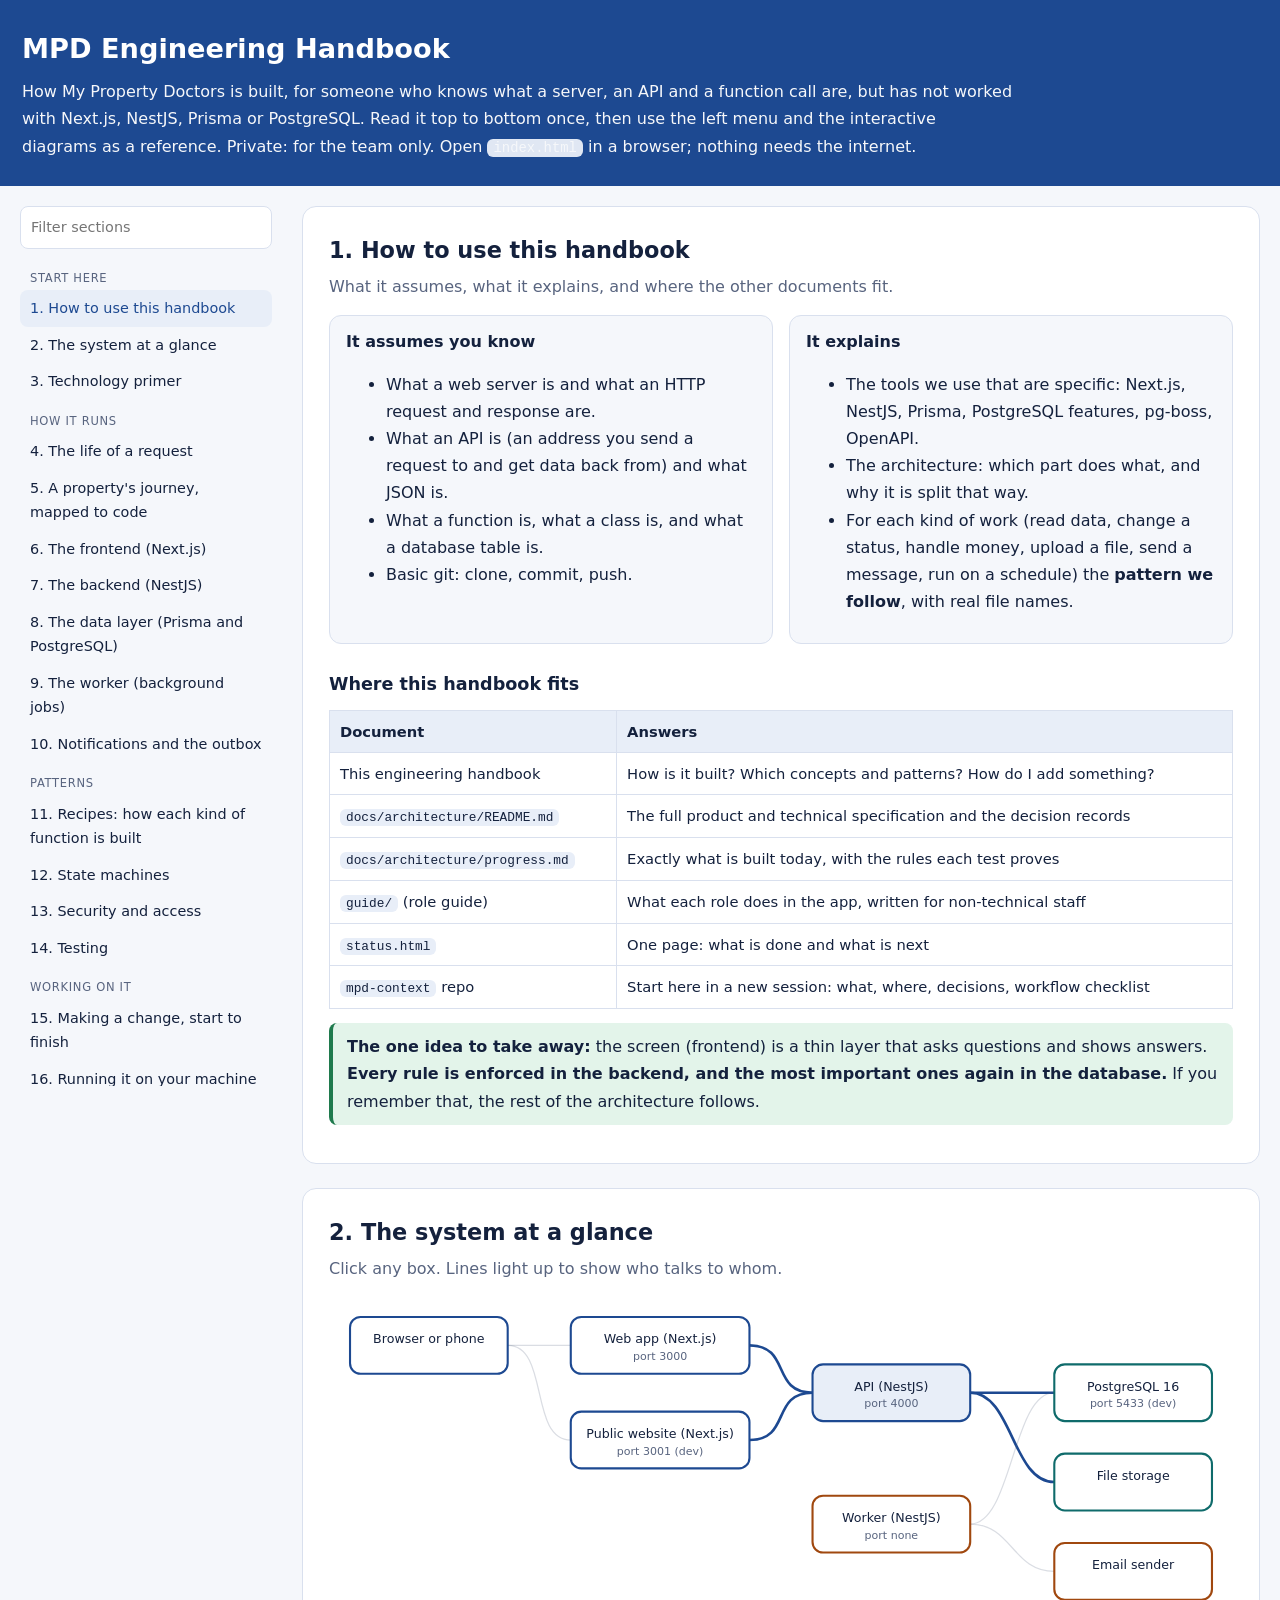
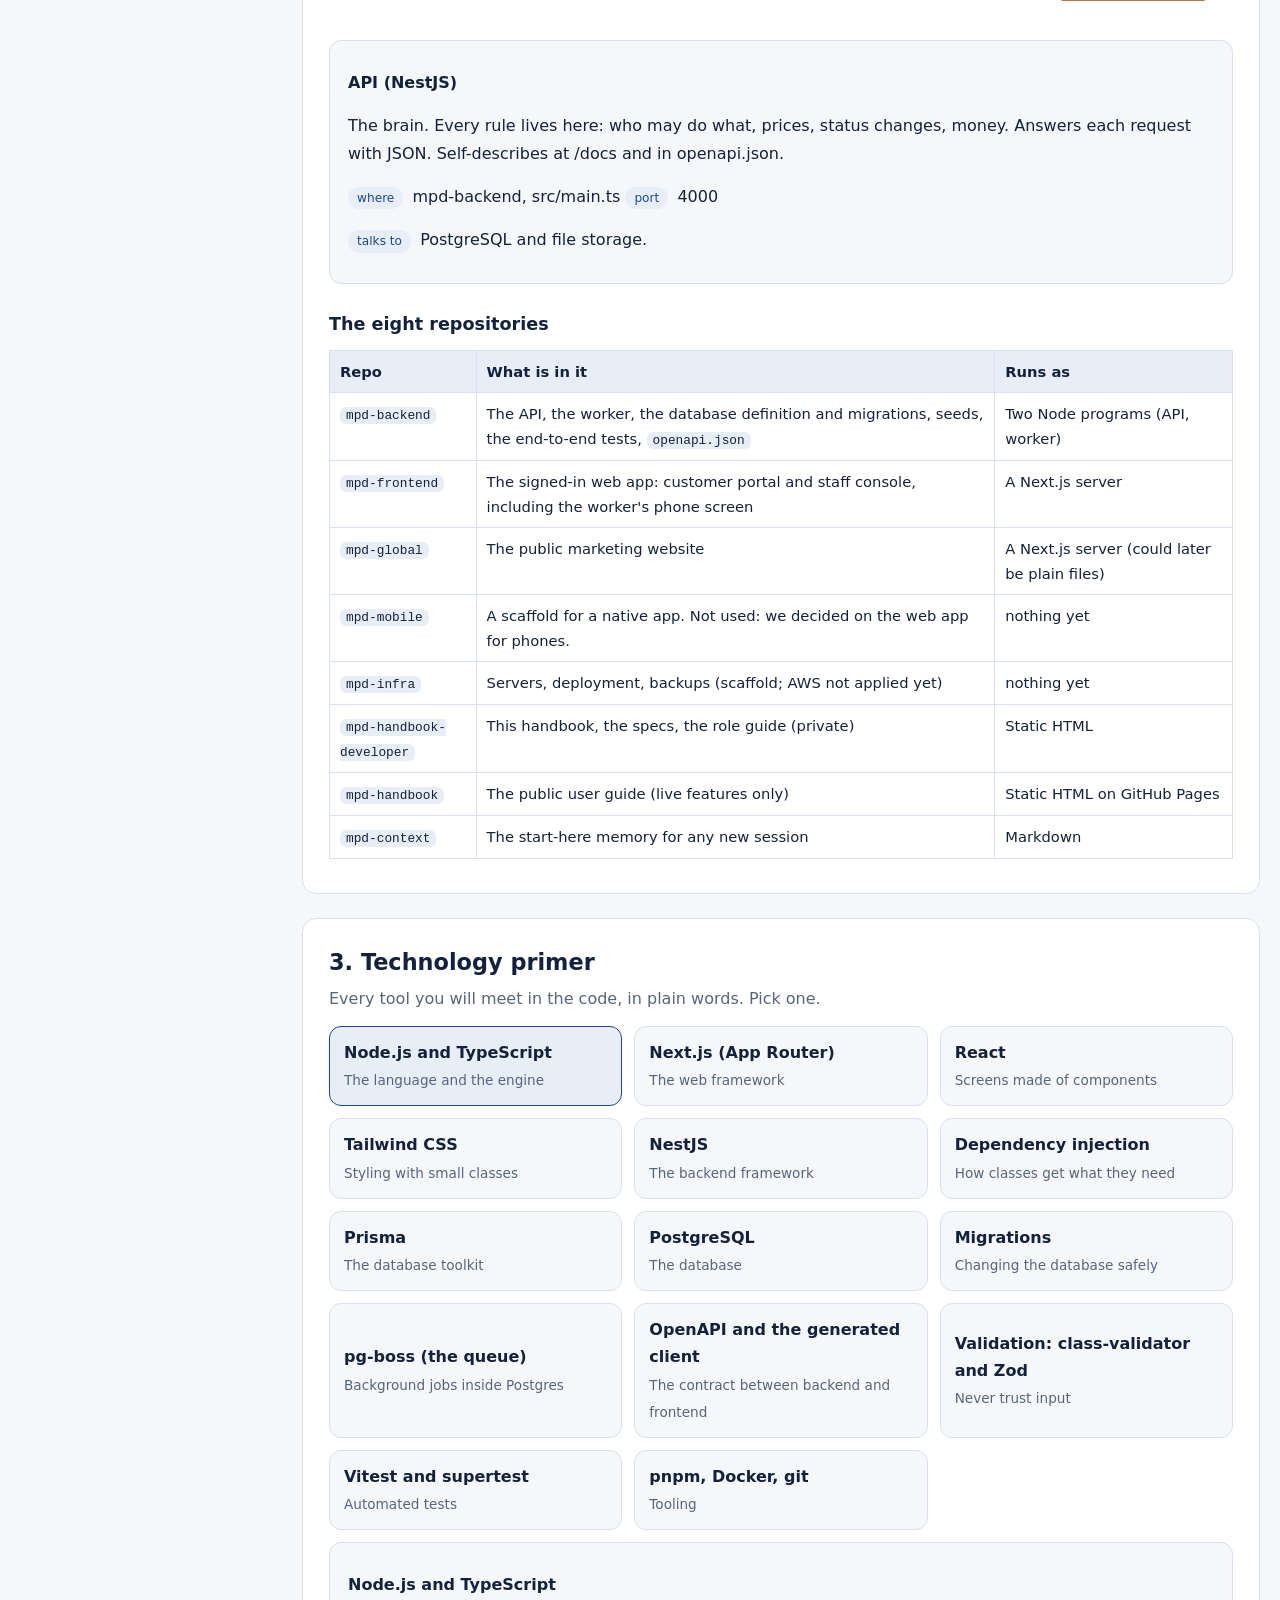
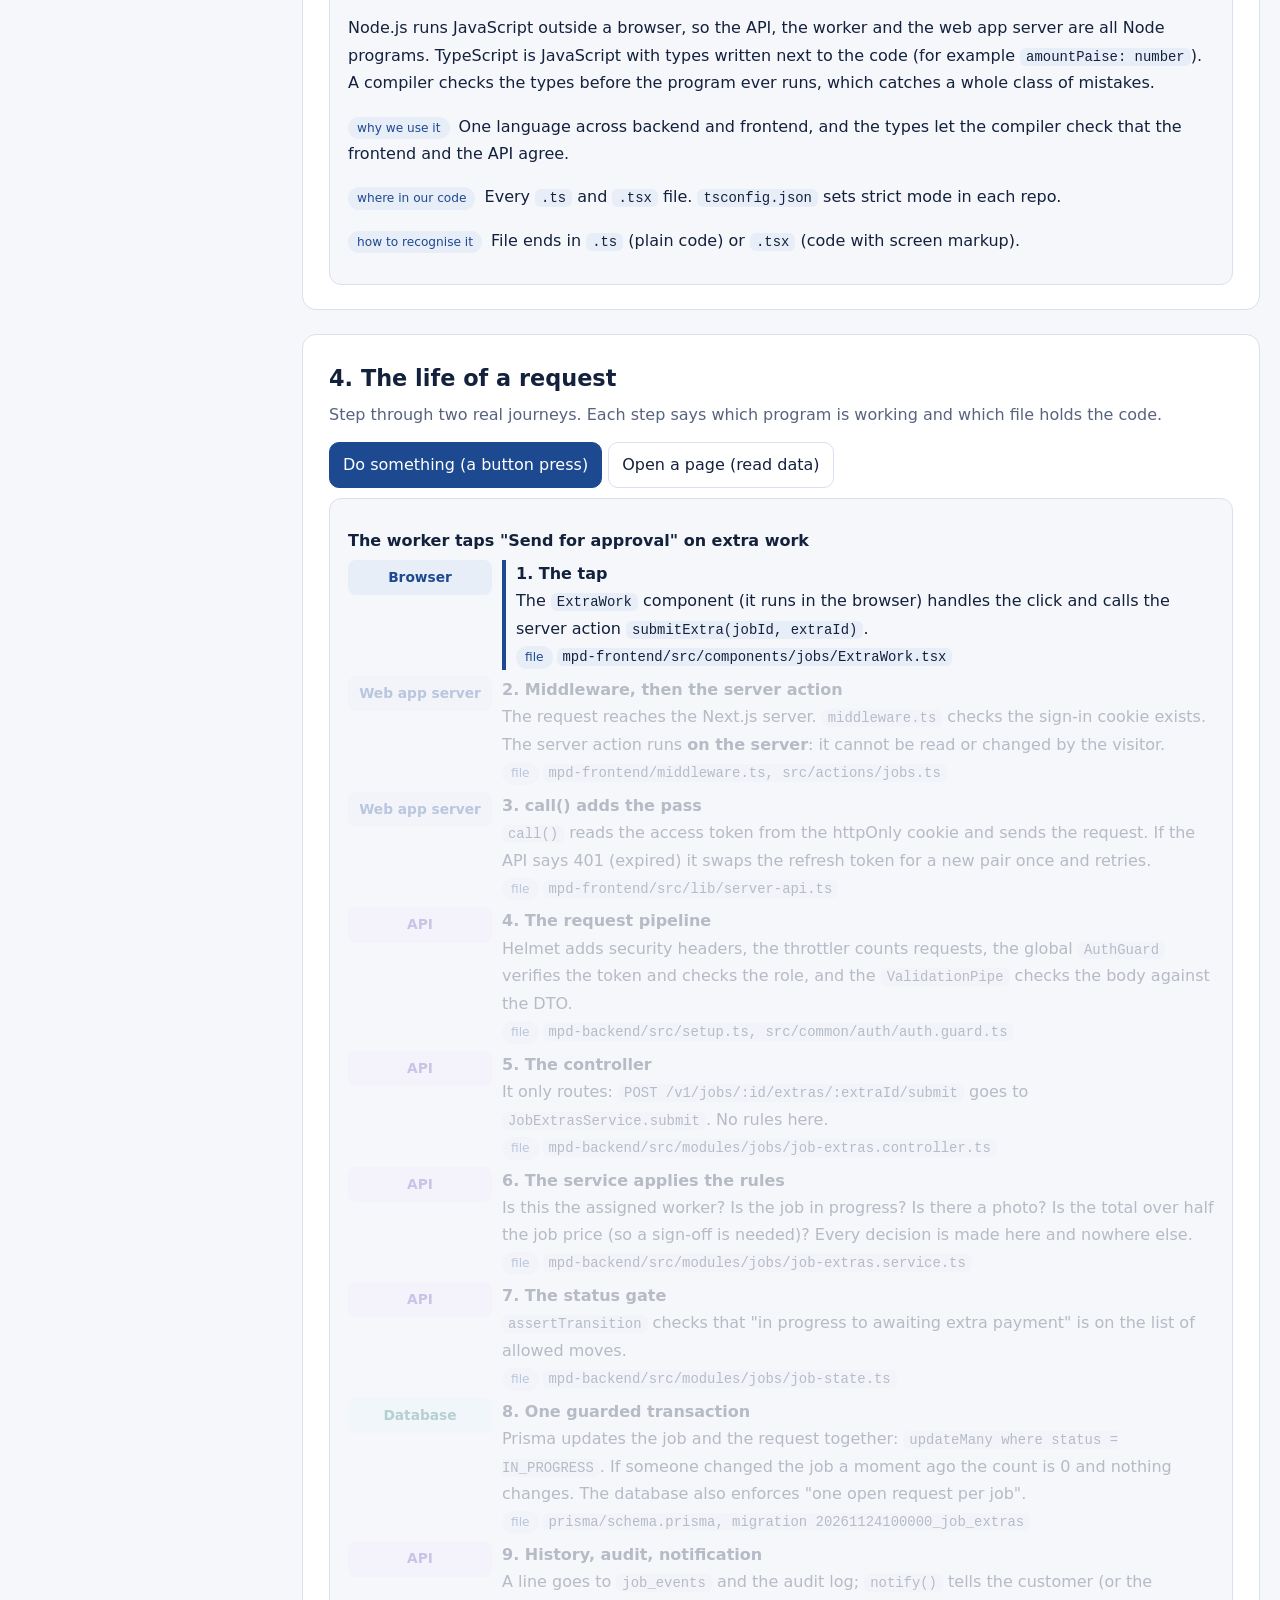
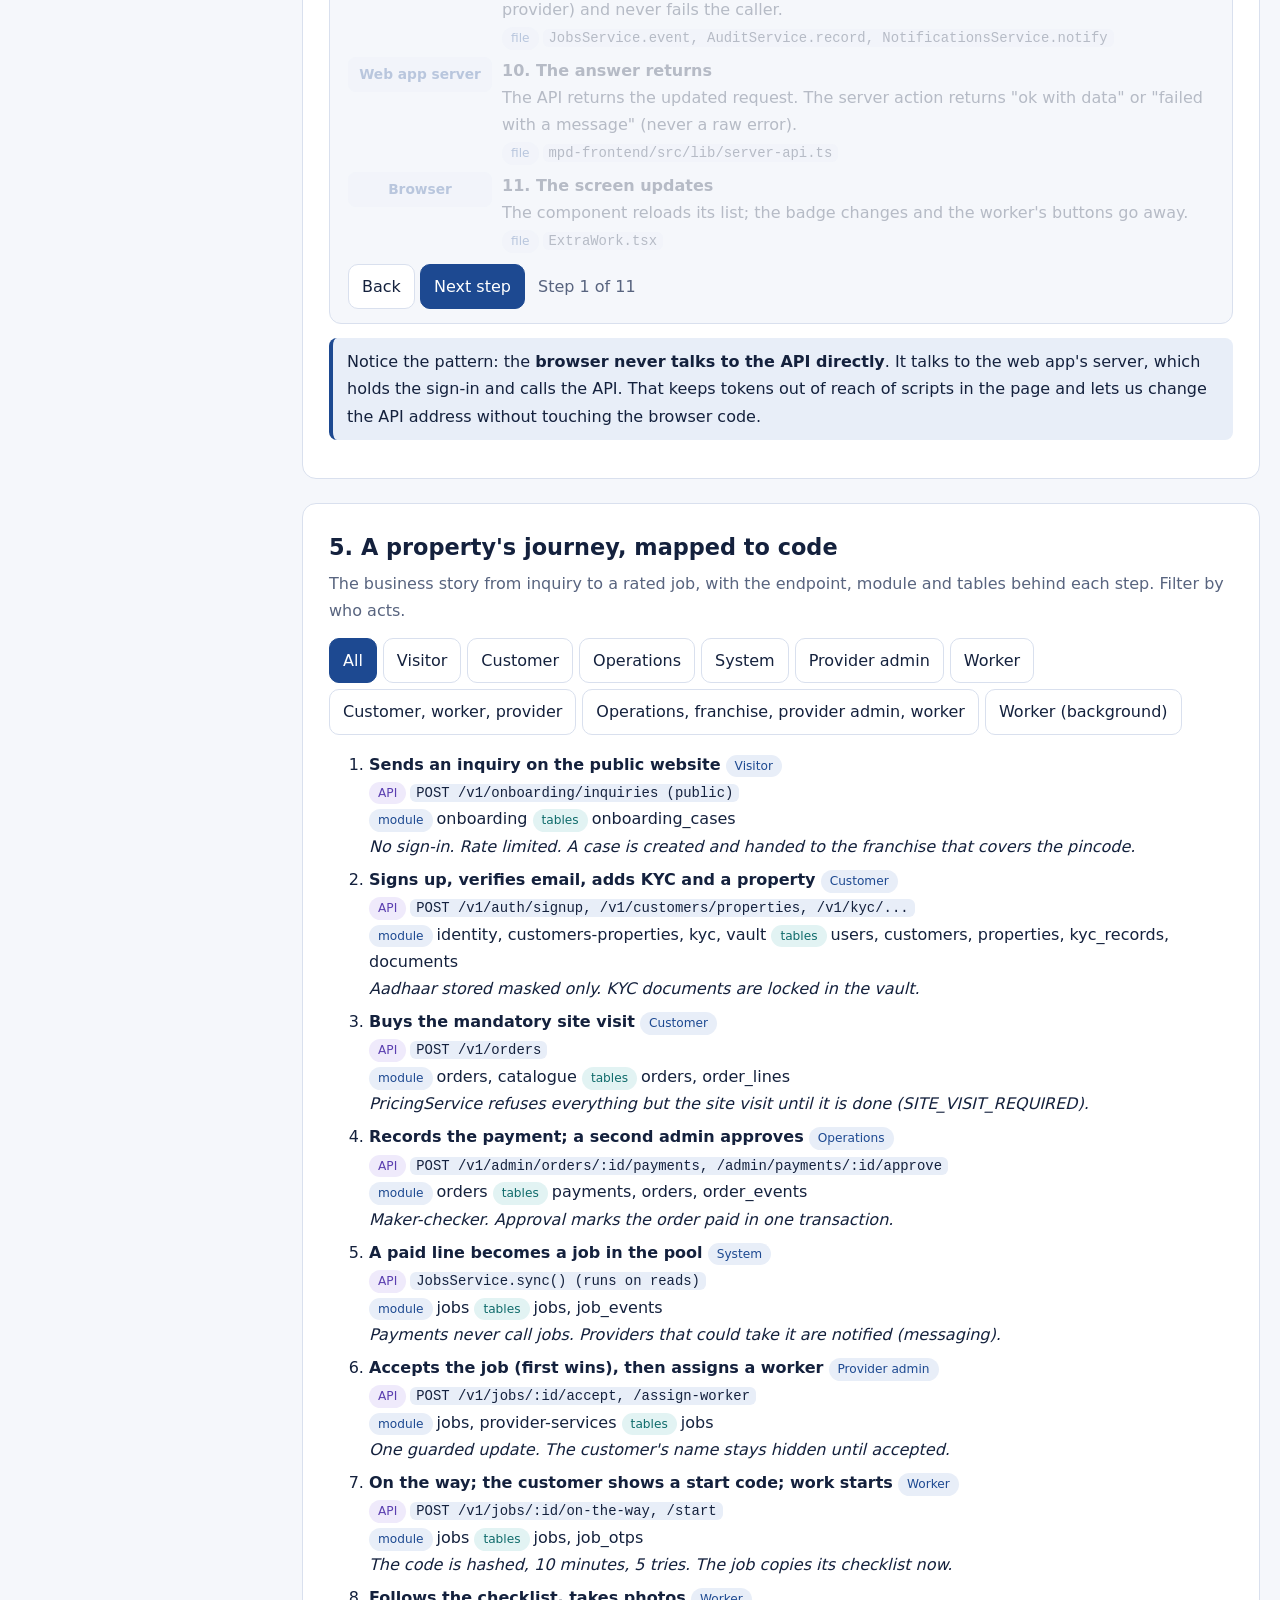
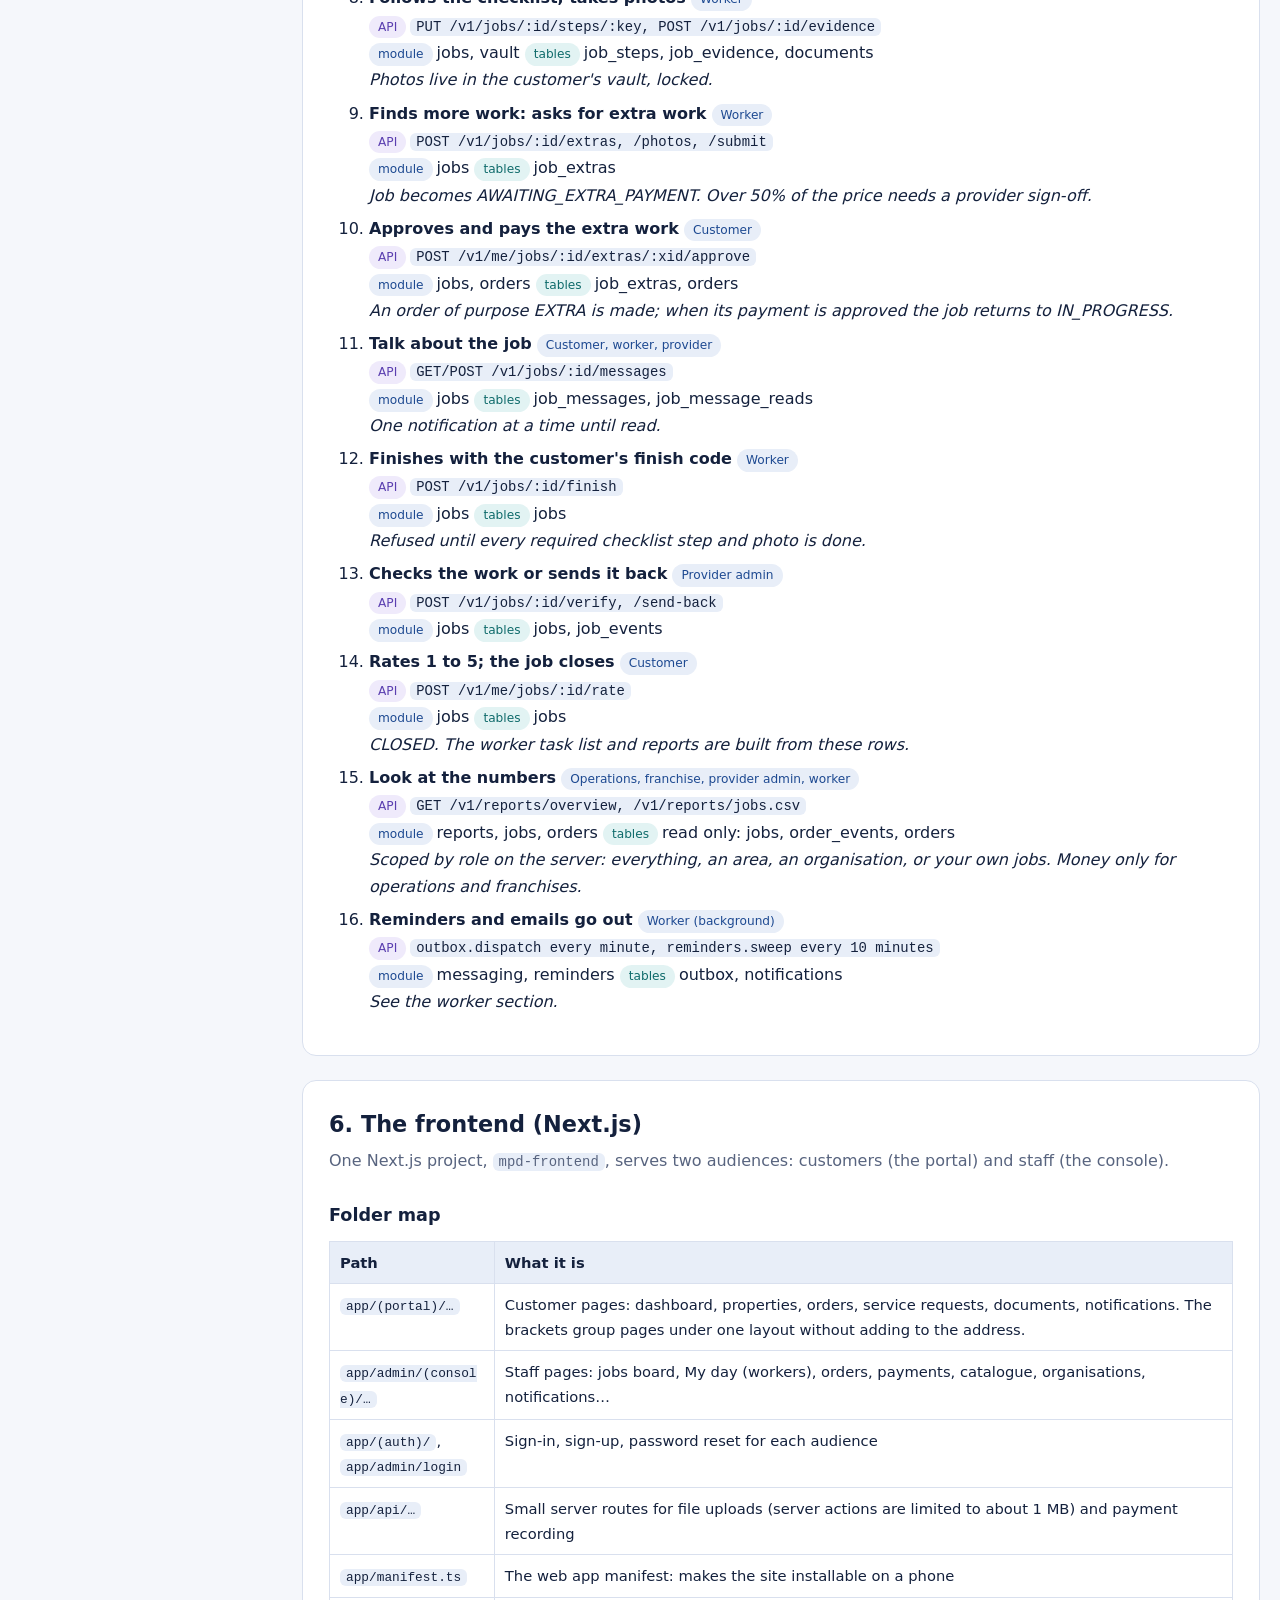
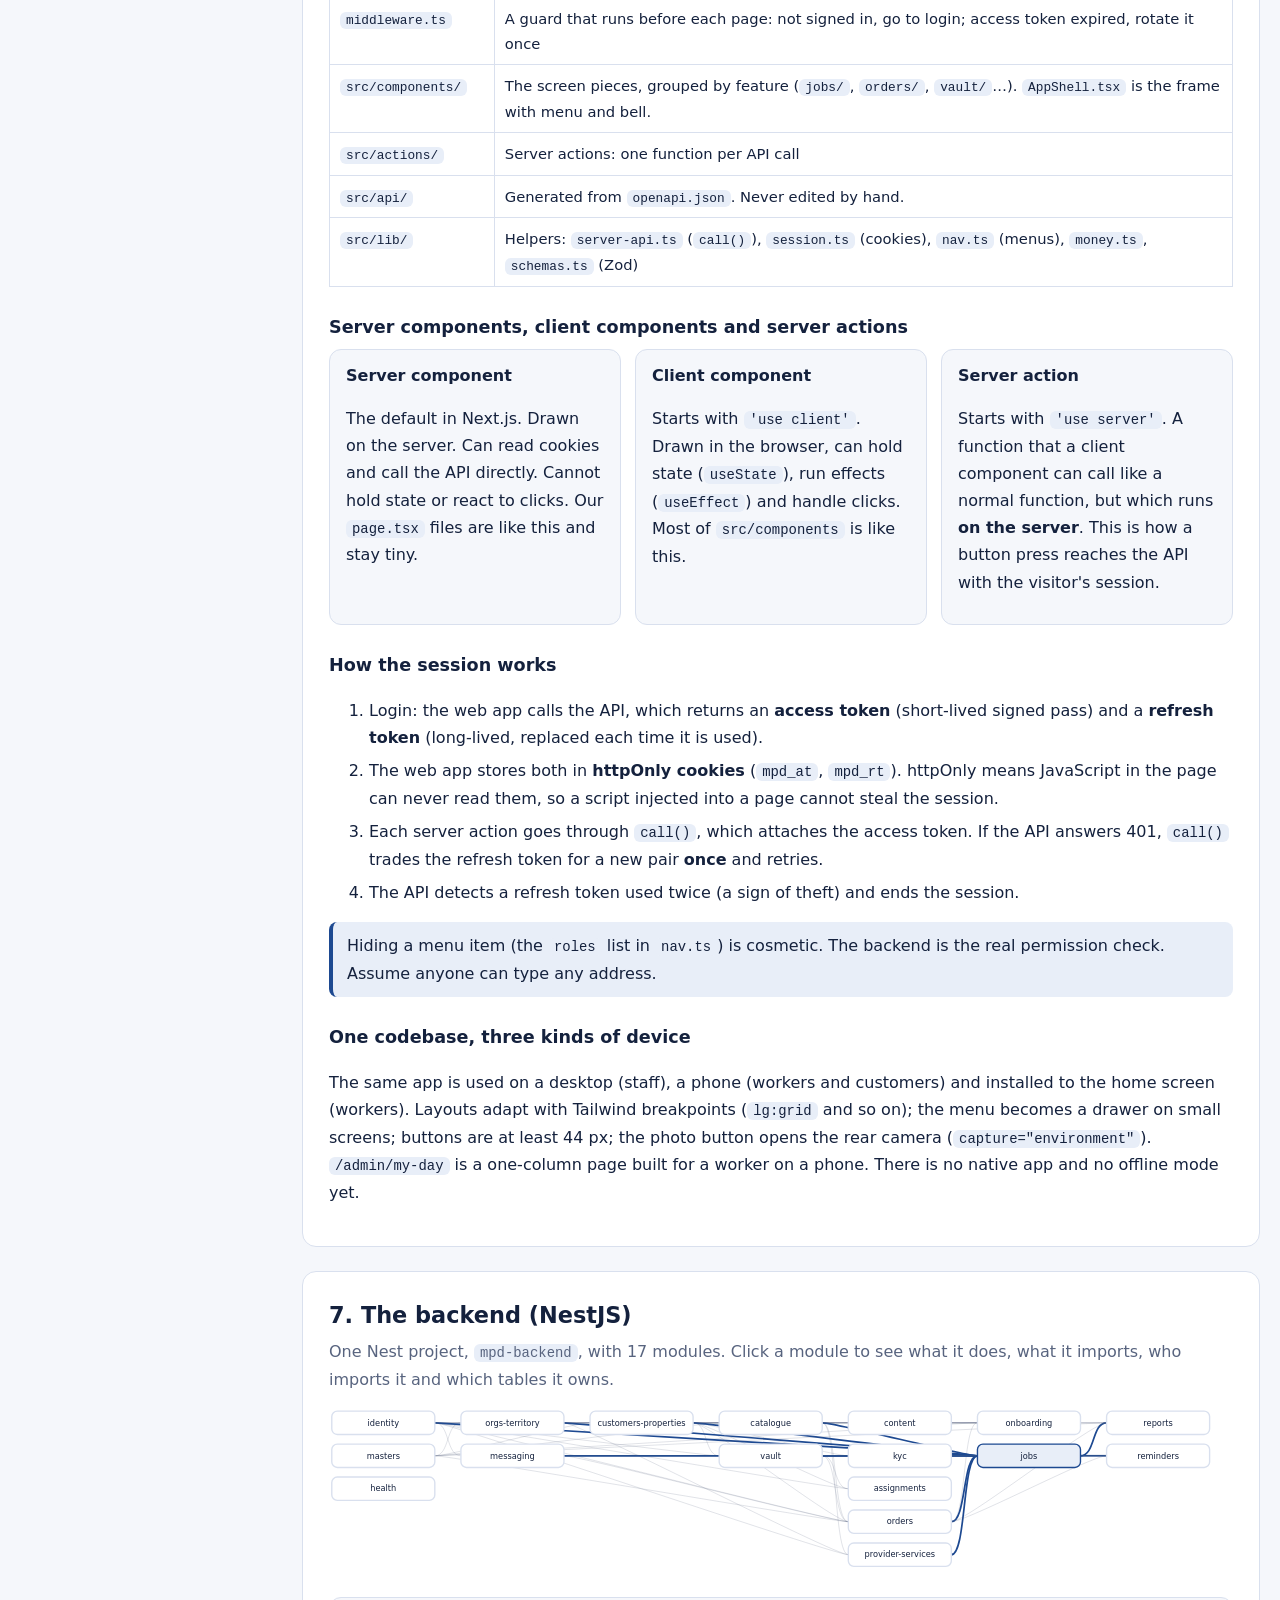
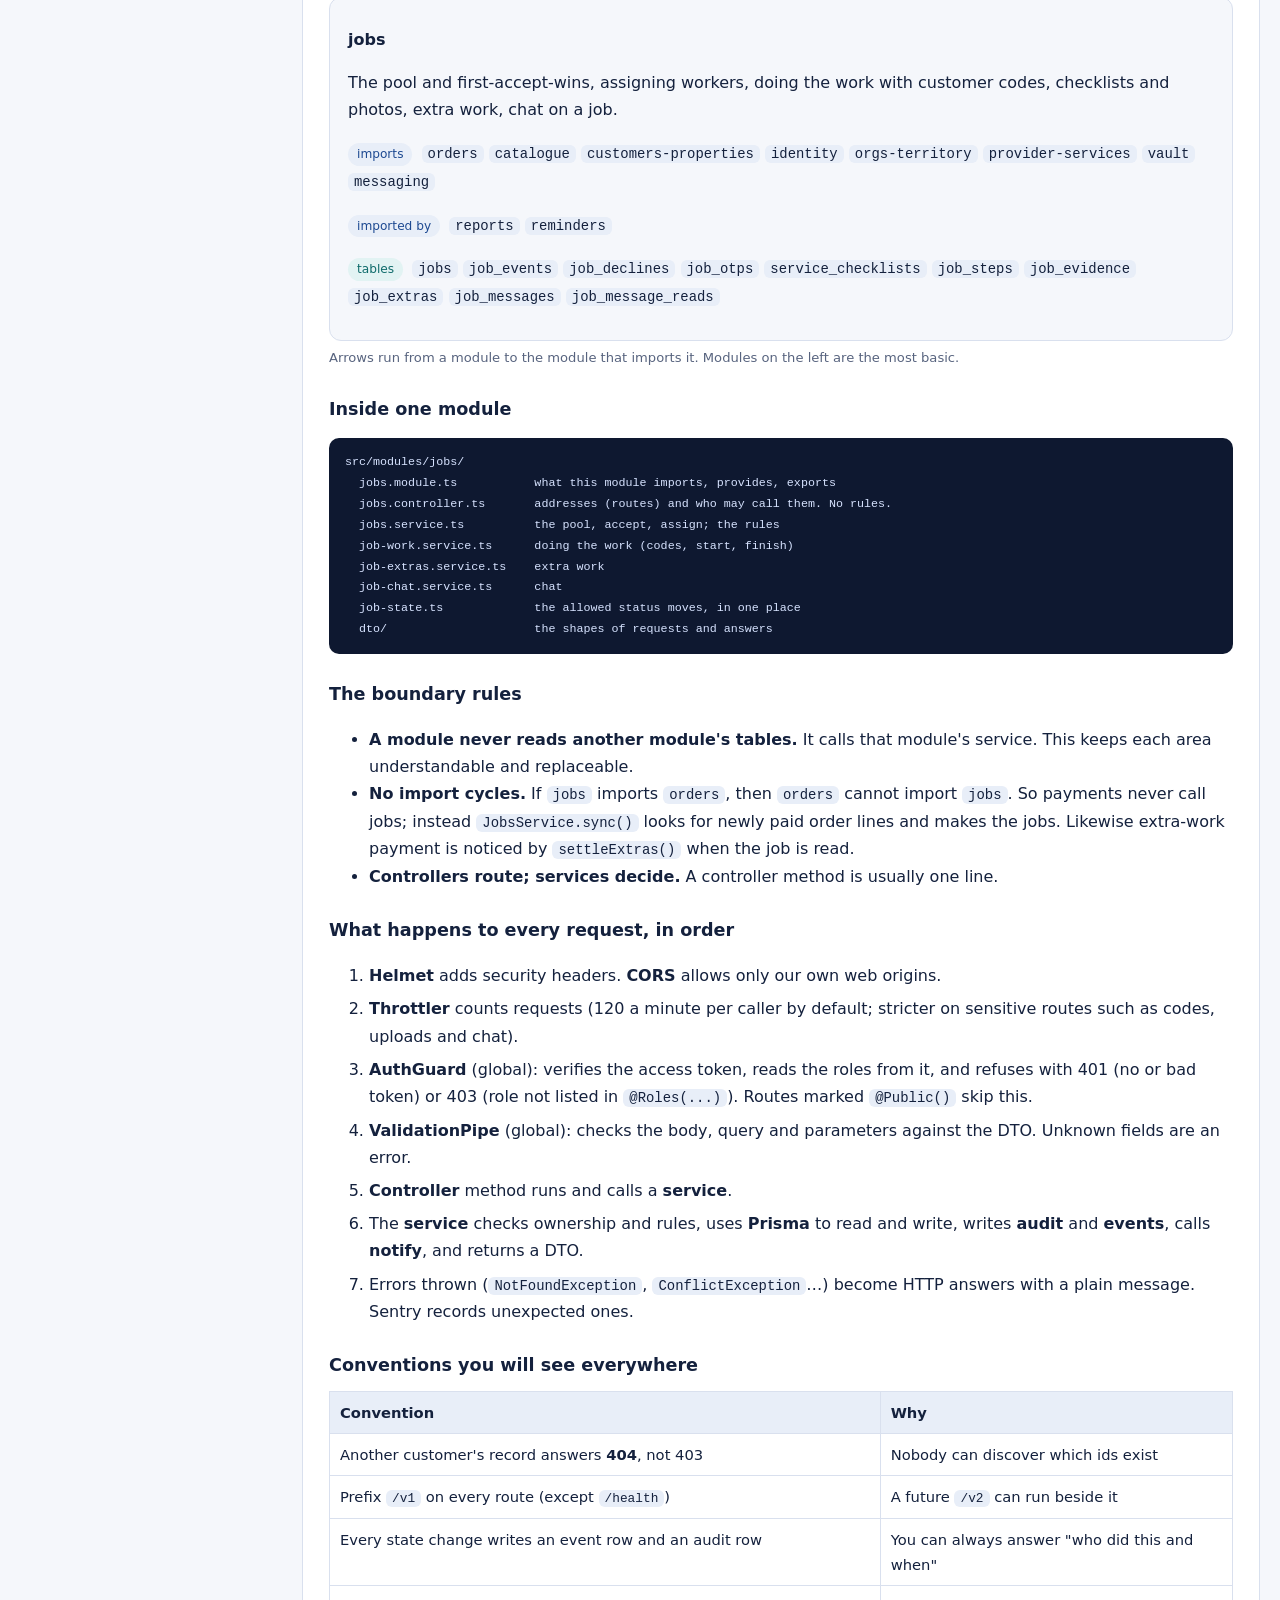
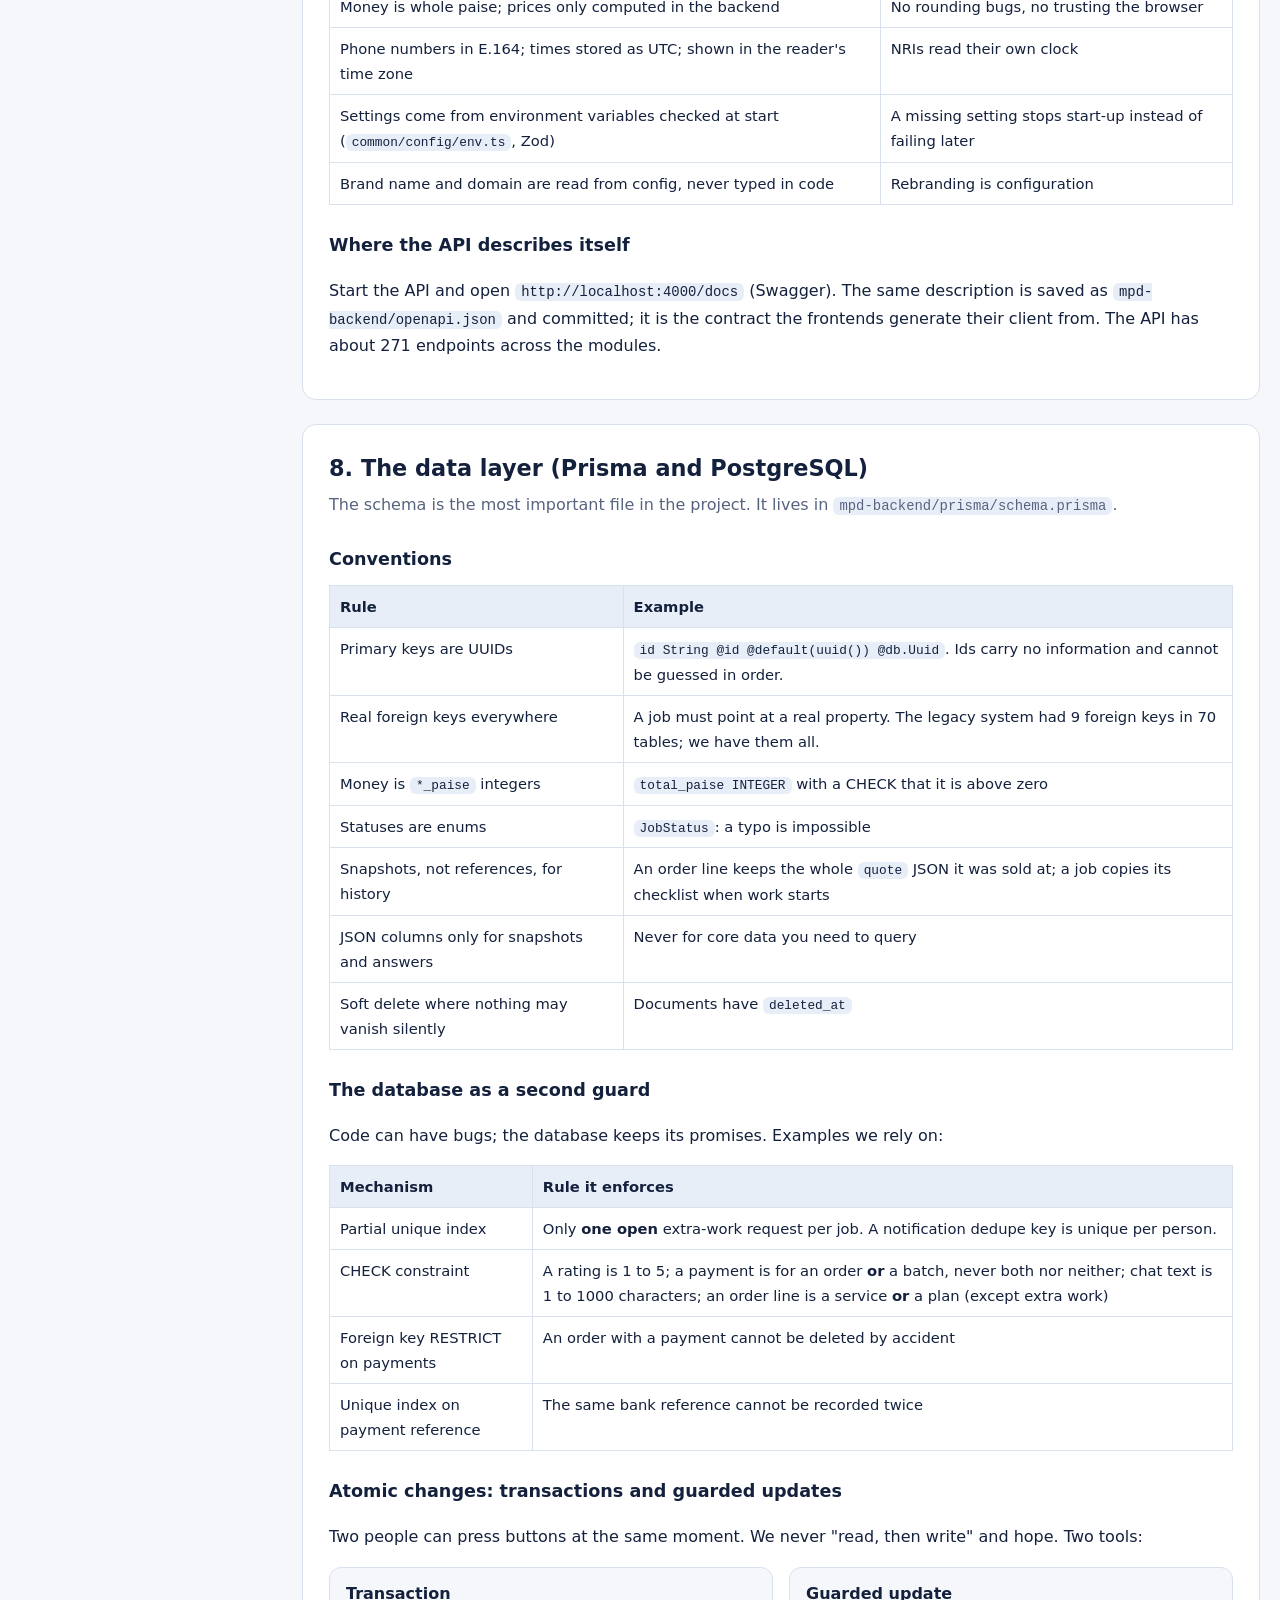
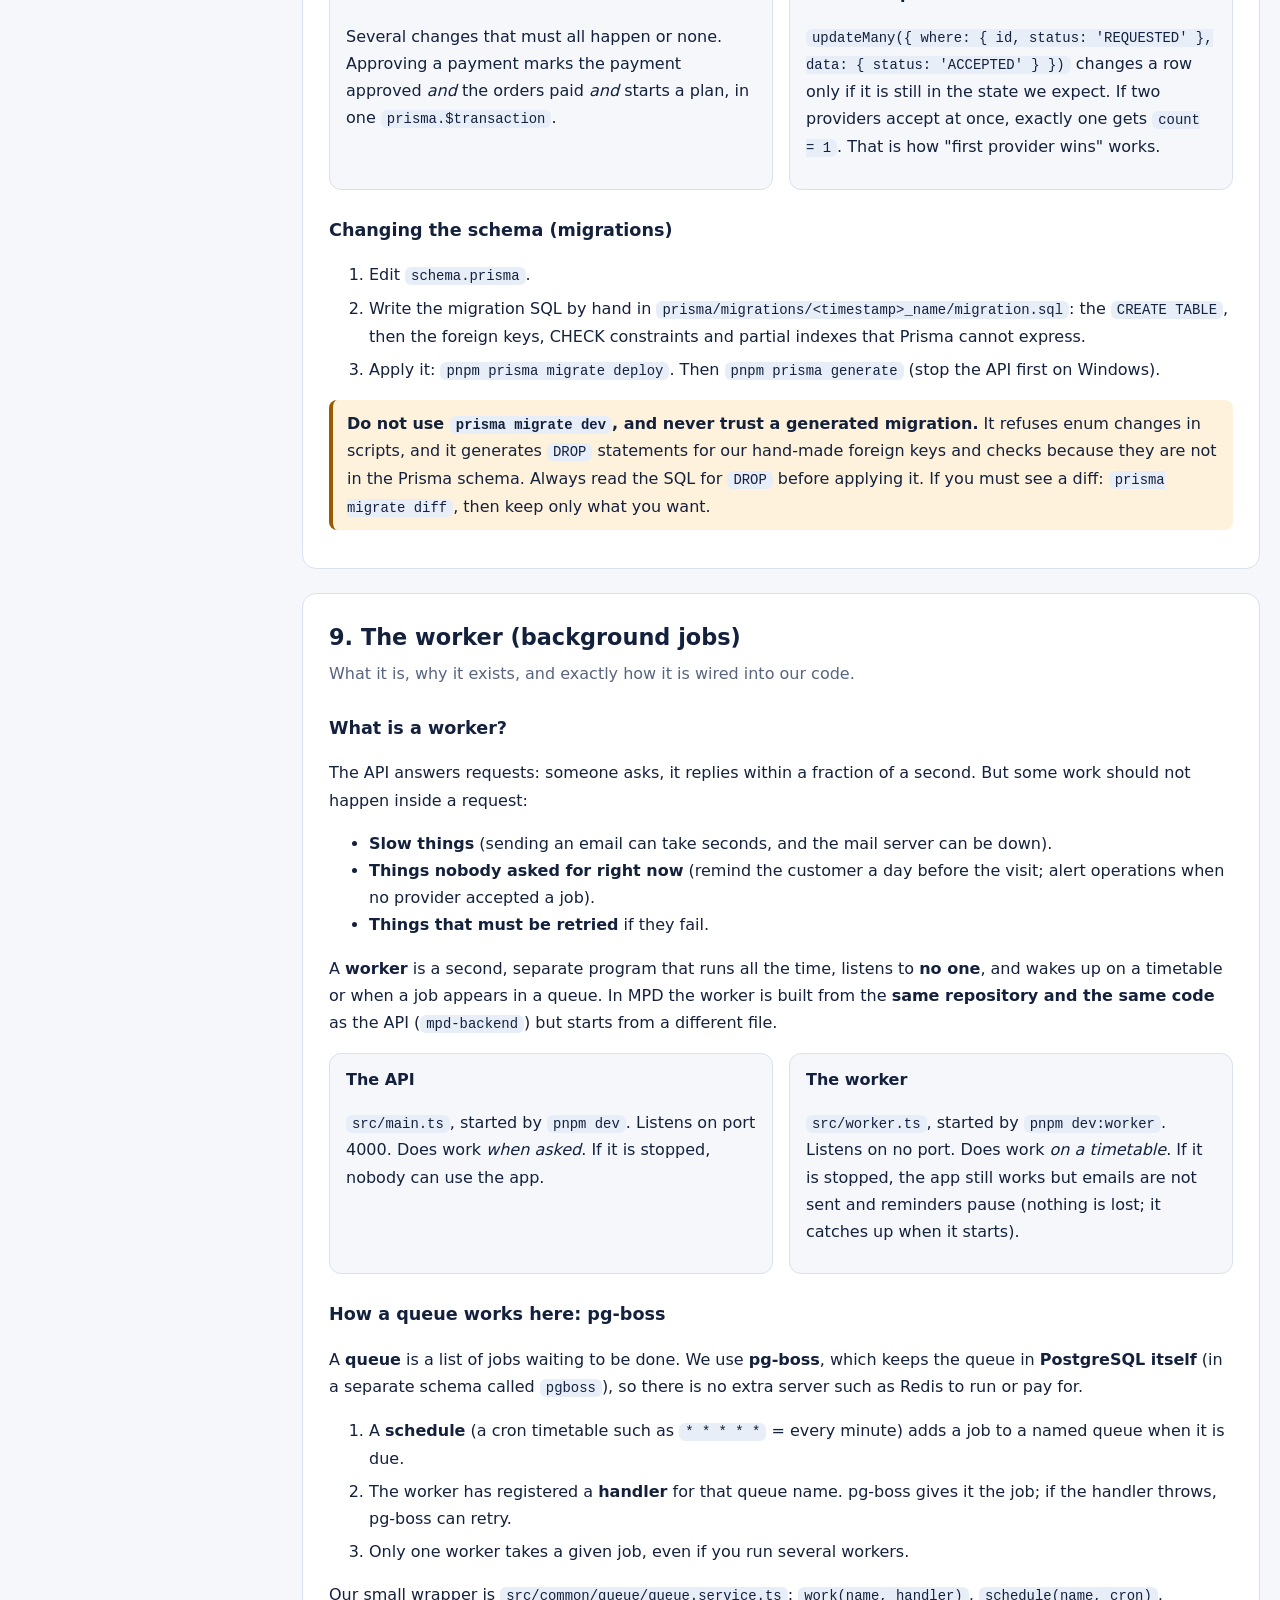
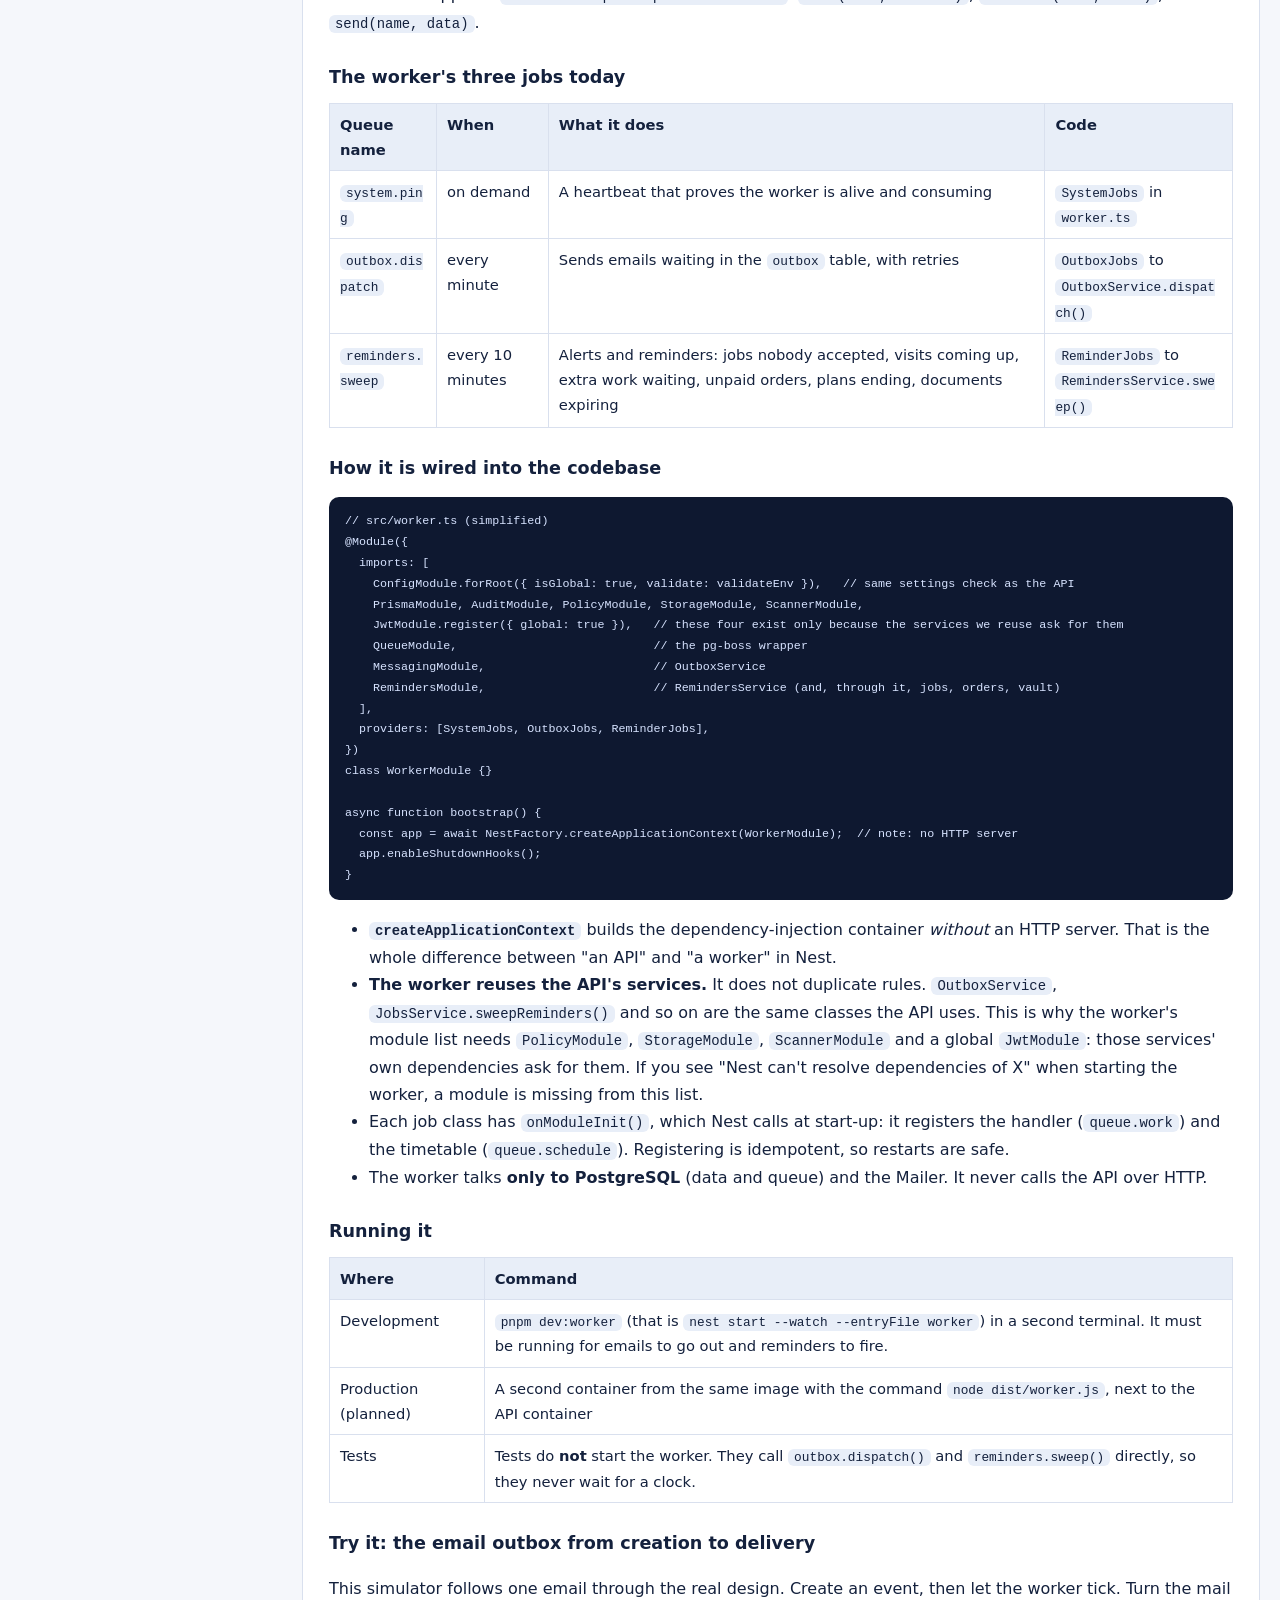
==== engineering/index.html @ ce187dd1 "docs: M6.4 reports, engineering handbook update Co-Authored-By: Claude Sonnet 5.5 <noreply@anthropic" ====
<!doctype html>
<html lang="en">
<head>
<meta charset="utf-8">
<meta name="viewport" content="width=device-width, initial-scale=1">
<title>MPD Engineering Handbook</title>
<link rel="stylesheet" href="engineering.css">
</head>
<body>
<header class="top">
<h1>MPD Engineering Handbook</h1>
<p>How My Property Doctors is built, for someone who knows what a server, an API and a function call are, but has not worked with Next.js, NestJS, Prisma or PostgreSQL. Read it top to bottom once, then use the left menu and the interactive diagrams as a reference. Private: for the team only. Open <code>index.html</code> in a browser; nothing needs the internet.</p>
</header>
<div class="layout">
<nav class="side" id="side" aria-label="Sections"></nav>
<main>

<!-- ================================================================ START HERE -->
<section id="intro" data-group="Start here">
<h2>1. How to use this handbook</h2>
<p class="lead">What it assumes, what it explains, and where the other documents fit.</p>
<div class="cols">
<div class="box"><h4>It assumes you know</h4><ul>
<li>What a web server is and what an HTTP request and response are.</li>
<li>What an API is (an address you send a request to and get data back from) and what JSON is.</li>
<li>What a function is, what a class is, and what a database table is.</li>
<li>Basic git: clone, commit, push.</li></ul></div>
<div class="box"><h4>It explains</h4><ul>
<li>The tools we use that are specific: Next.js, NestJS, Prisma, PostgreSQL features, pg-boss, OpenAPI.</li>
<li>The architecture: which part does what, and why it is split that way.</li>
<li>For each kind of work (read data, change a status, handle money, upload a file, send a message, run on a schedule) the <b>pattern we follow</b>, with real file names.</li></ul></div>
</div>
<h3>Where this handbook fits</h3>
<table>
<tr><th>Document</th><th>Answers</th></tr>
<tr><td>This engineering handbook</td><td>How is it built? Which concepts and patterns? How do I add something?</td></tr>
<tr><td><code>docs/architecture/README.md</code></td><td>The full product and technical specification and the decision records</td></tr>
<tr><td><code>docs/architecture/progress.md</code></td><td>Exactly what is built today, with the rules each test proves</td></tr>
<tr><td><code>guide/</code> (role guide)</td><td>What each role does in the app, written for non-technical staff</td></tr>
<tr><td><code>status.html</code></td><td>One page: what is done and what is next</td></tr>
<tr><td><code>mpd-context</code> repo</td><td>Start here in a new session: what, where, decisions, workflow checklist</td></tr>
</table>
<div class="tip"><b>The one idea to take away:</b> the screen (frontend) is a thin layer that asks questions and shows answers. <b>Every rule is enforced in the backend, and the most important ones again in the database.</b> If you remember that, the rest of the architecture follows.</div>
</section>

<section id="glance" data-group="Start here">
<h2>2. The system at a glance</h2>
<p class="lead">Click any box. Lines light up to show who talks to whom.</p>
<div id="sys-diagram"></div>
<div class="panel" id="sys-info" style="margin-top:10px"></div>
<h3>The eight repositories</h3>
<table>
<tr><th>Repo</th><th>What is in it</th><th>Runs as</th></tr>
<tr><td><code>mpd-backend</code></td><td>The API, the worker, the database definition and migrations, seeds, the end-to-end tests, <code>openapi.json</code></td><td>Two Node programs (API, worker)</td></tr>
<tr><td><code>mpd-frontend</code></td><td>The signed-in web app: customer portal and staff console, including the worker's phone screen</td><td>A Next.js server</td></tr>
<tr><td><code>mpd-global</code></td><td>The public marketing website</td><td>A Next.js server (could later be plain files)</td></tr>
<tr><td><code>mpd-mobile</code></td><td>A scaffold for a native app. Not used: we decided on the web app for phones.</td><td>nothing yet</td></tr>
<tr><td><code>mpd-infra</code></td><td>Servers, deployment, backups (scaffold; AWS not applied yet)</td><td>nothing yet</td></tr>
<tr><td><code>mpd-handbook-developer</code></td><td>This handbook, the specs, the role guide (private)</td><td>Static HTML</td></tr>
<tr><td><code>mpd-handbook</code></td><td>The public user guide (live features only)</td><td>Static HTML on GitHub Pages</td></tr>
<tr><td><code>mpd-context</code></td><td>The start-here memory for any new session</td><td>Markdown</td></tr>
</table>
</section>

<section id="primer" data-group="Start here">
<h2>3. Technology primer</h2>
<p class="lead">Every tool you will meet in the code, in plain words. Pick one.</p>
<div id="tech"></div>
</section>

<!-- ================================================================ HOW IT RUNS -->
<section id="request" data-group="How it runs">
<h2>4. The life of a request</h2>
<p class="lead">Step through two real journeys. Each step says which program is working and which file holds the code.</p>
<div id="tracer"></div>
<div class="note">Notice the pattern: the <b>browser never talks to the API directly</b>. It talks to the web app's server, which holds the sign-in and calls the API. That keeps tokens out of reach of scripts in the page and lets us change the API address without touching the browser code.</div>
</section>

<section id="journey" data-group="How it runs">
<h2>5. A property's journey, mapped to code</h2>
<p class="lead">The business story from inquiry to a rated job, with the endpoint, module and tables behind each step. Filter by who acts.</p>
<div id="journey-host"></div>
</section>

<section id="frontend" data-group="How it runs">
<h2>6. The frontend (Next.js)</h2>
<p class="lead">One Next.js project, <code>mpd-frontend</code>, serves two audiences: customers (the portal) and staff (the console).</p>
<h3>Folder map</h3>
<table>
<tr><th>Path</th><th>What it is</th></tr>
<tr><td><code>app/(portal)/…</code></td><td>Customer pages: dashboard, properties, orders, service requests, documents, notifications. The brackets group pages under one layout without adding to the address.</td></tr>
<tr><td><code>app/admin/(console)/…</code></td><td>Staff pages: jobs board, My day (workers), orders, payments, catalogue, organisations, notifications…</td></tr>
<tr><td><code>app/(auth)/</code>, <code>app/admin/login</code></td><td>Sign-in, sign-up, password reset for each audience</td></tr>
<tr><td><code>app/api/…</code></td><td>Small server routes for file uploads (server actions are limited to about 1 MB) and payment recording</td></tr>
<tr><td><code>app/manifest.ts</code></td><td>The web app manifest: makes the site installable on a phone</td></tr>
<tr><td><code>middleware.ts</code></td><td>A guard that runs before each page: not signed in, go to login; access token expired, rotate it once</td></tr>
<tr><td><code>src/components/</code></td><td>The screen pieces, grouped by feature (<code>jobs/</code>, <code>orders/</code>, <code>vault/</code>…). <code>AppShell.tsx</code> is the frame with menu and bell.</td></tr>
<tr><td><code>src/actions/</code></td><td>Server actions: one function per API call</td></tr>
<tr><td><code>src/api/</code></td><td>Generated from <code>openapi.json</code>. Never edited by hand.</td></tr>
<tr><td><code>src/lib/</code></td><td>Helpers: <code>server-api.ts</code> (<code>call()</code>), <code>session.ts</code> (cookies), <code>nav.ts</code> (menus), <code>money.ts</code>, <code>schemas.ts</code> (Zod)</td></tr>
</table>
<h3>Server components, client components and server actions</h3>
<div class="cols3">
<div class="box"><h4>Server component</h4><p>The default in Next.js. Drawn on the server. Can read cookies and call the API directly. Cannot hold state or react to clicks. Our <code>page.tsx</code> files are like this and stay tiny.</p></div>
<div class="box"><h4>Client component</h4><p>Starts with <code>'use client'</code>. Drawn in the browser, can hold state (<code>useState</code>), run effects (<code>useEffect</code>) and handle clicks. Most of <code>src/components</code> is like this.</p></div>
<div class="box"><h4>Server action</h4><p>Starts with <code>'use server'</code>. A function that a client component can call like a normal function, but which runs <b>on the server</b>. This is how a button press reaches the API with the visitor's session.</p></div>
</div>
<h3>How the session works</h3>
<ol class="steps">
<li>Login: the web app calls the API, which returns an <b>access token</b> (short-lived signed pass) and a <b>refresh token</b> (long-lived, replaced each time it is used).</li>
<li>The web app stores both in <b>httpOnly cookies</b> (<code>mpd_at</code>, <code>mpd_rt</code>). httpOnly means JavaScript in the page can never read them, so a script injected into a page cannot steal the session.</li>
<li>Each server action goes through <code>call()</code>, which attaches the access token. If the API answers 401, <code>call()</code> trades the refresh token for a new pair <b>once</b> and retries.</li>
<li>The API detects a refresh token used twice (a sign of theft) and ends the session.</li>
</ol>
<div class="note">Hiding a menu item (the <code>roles</code> list in <code>nav.ts</code>) is cosmetic. The backend is the real permission check. Assume anyone can type any address.</div>
<h3>One codebase, three kinds of device</h3>
<p>The same app is used on a desktop (staff), a phone (workers and customers) and installed to the home screen (workers). Layouts adapt with Tailwind breakpoints (<code>lg:grid</code> and so on); the menu becomes a drawer on small screens; buttons are at least 44 px; the photo button opens the rear camera (<code>capture="environment"</code>). <code>/admin/my-day</code> is a one-column page built for a worker on a phone. There is no native app and no offline mode yet.</p>
</section>

<section id="backend" data-group="How it runs">
<h2>7. The backend (NestJS)</h2>
<p class="lead">One Nest project, <code>mpd-backend</code>, with 17 modules. Click a module to see what it does, what it imports, who imports it and which tables it owns.</p>
<div id="mod-graph"></div>
<div class="panel" id="mod-info" style="margin-top:10px"></div>
<div class="legend"><span>Arrows run from a module to the module that imports it. Modules on the left are the most basic.</span></div>
<h3>Inside one module</h3>
<pre><code>src/modules/jobs/
  jobs.module.ts           what this module imports, provides, exports
  jobs.controller.ts       addresses (routes) and who may call them. No rules.
  jobs.service.ts          the pool, accept, assign; the rules
  job-work.service.ts      doing the work (codes, start, finish)
  job-extras.service.ts    extra work
  job-chat.service.ts      chat
  job-state.ts             the allowed status moves, in one place
  dto/                     the shapes of requests and answers</code></pre>
<h3>The boundary rules</h3>
<ul>
<li><b>A module never reads another module's tables.</b> It calls that module's service. This keeps each area understandable and replaceable.</li>
<li><b>No import cycles.</b> If <code>jobs</code> imports <code>orders</code>, then <code>orders</code> cannot import <code>jobs</code>. So payments never call jobs; instead <code>JobsService.sync()</code> looks for newly paid order lines and makes the jobs. Likewise extra-work payment is noticed by <code>settleExtras()</code> when the job is read.</li>
<li><b>Controllers route; services decide.</b> A controller method is usually one line.</li>
</ul>
<h3>What happens to every request, in order</h3>
<ol class="steps">
<li><b>Helmet</b> adds security headers. <b>CORS</b> allows only our own web origins.</li>
<li><b>Throttler</b> counts requests (120 a minute per caller by default; stricter on sensitive routes such as codes, uploads and chat).</li>
<li><b>AuthGuard</b> (global): verifies the access token, reads the roles from it, and refuses with 401 (no or bad token) or 403 (role not listed in <code>@Roles(...)</code>). Routes marked <code>@Public()</code> skip this.</li>
<li><b>ValidationPipe</b> (global): checks the body, query and parameters against the DTO. Unknown fields are an error.</li>
<li><b>Controller</b> method runs and calls a <b>service</b>.</li>
<li>The <b>service</b> checks ownership and rules, uses <b>Prisma</b> to read and write, writes <b>audit</b> and <b>events</b>, calls <b>notify</b>, and returns a DTO.</li>
<li>Errors thrown (<code>NotFoundException</code>, <code>ConflictException</code>…) become HTTP answers with a plain message. Sentry records unexpected ones.</li>
</ol>
<h3>Conventions you will see everywhere</h3>
<table>
<tr><th>Convention</th><th>Why</th></tr>
<tr><td>Another customer's record answers <b>404</b>, not 403</td><td>Nobody can discover which ids exist</td></tr>
<tr><td>Prefix <code>/v1</code> on every route (except <code>/health</code>)</td><td>A future <code>/v2</code> can run beside it</td></tr>
<tr><td>Every state change writes an event row and an audit row</td><td>You can always answer "who did this and when"</td></tr>
<tr><td>Money is whole paise; prices only computed in the backend</td><td>No rounding bugs, no trusting the browser</td></tr>
<tr><td>Phone numbers in E.164; times stored as UTC; shown in the reader's time zone</td><td>NRIs read their own clock</td></tr>
<tr><td>Settings come from environment variables checked at start (<code>common/config/env.ts</code>, Zod)</td><td>A missing setting stops start-up instead of failing later</td></tr>
<tr><td>Brand name and domain are read from config, never typed in code</td><td>Rebranding is configuration</td></tr>
</table>
<h3>Where the API describes itself</h3>
<p>Start the API and open <code>http://localhost:4000/docs</code> (Swagger). The same description is saved as <code>mpd-backend/openapi.json</code> and committed; it is the contract the frontends generate their client from. The API has about 271 endpoints across the modules.</p>
</section>

<section id="data" data-group="How it runs">
<h2>8. The data layer (Prisma and PostgreSQL)</h2>
<p class="lead">The schema is the most important file in the project. It lives in <code>mpd-backend/prisma/schema.prisma</code>.</p>
<h3>Conventions</h3>
<table>
<tr><th>Rule</th><th>Example</th></tr>
<tr><td>Primary keys are UUIDs</td><td><code>id String @id @default(uuid()) @db.Uuid</code>. Ids carry no information and cannot be guessed in order.</td></tr>
<tr><td>Real foreign keys everywhere</td><td>A job must point at a real property. The legacy system had 9 foreign keys in 70 tables; we have them all.</td></tr>
<tr><td>Money is <code>*_paise</code> integers</td><td><code>total_paise INTEGER</code> with a CHECK that it is above zero</td></tr>
<tr><td>Statuses are enums</td><td><code>JobStatus</code>: a typo is impossible</td></tr>
<tr><td>Snapshots, not references, for history</td><td>An order line keeps the whole <code>quote</code> JSON it was sold at; a job copies its checklist when work starts</td></tr>
<tr><td>JSON columns only for snapshots and answers</td><td>Never for core data you need to query</td></tr>
<tr><td>Soft delete where nothing may vanish silently</td><td>Documents have <code>deleted_at</code></td></tr>
</table>
<h3>The database as a second guard</h3>
<p>Code can have bugs; the database keeps its promises. Examples we rely on:</p>
<table>
<tr><th>Mechanism</th><th>Rule it enforces</th></tr>
<tr><td>Partial unique index</td><td>Only <b>one open</b> extra-work request per job. A notification dedupe key is unique per person.</td></tr>
<tr><td>CHECK constraint</td><td>A rating is 1 to 5; a payment is for an order <b>or</b> a batch, never both nor neither; chat text is 1 to 1000 characters; an order line is a service <b>or</b> a plan (except extra work)</td></tr>
<tr><td>Foreign key RESTRICT on payments</td><td>An order with a payment cannot be deleted by accident</td></tr>
<tr><td>Unique index on payment reference</td><td>The same bank reference cannot be recorded twice</td></tr>
</table>
<h3>Atomic changes: transactions and guarded updates</h3>
<p>Two people can press buttons at the same moment. We never "read, then write" and hope. Two tools:</p>
<div class="cols">
<div class="box"><h4>Transaction</h4><p>Several changes that must all happen or none. Approving a payment marks the payment approved <i>and</i> the orders paid <i>and</i> starts a plan, in one <code>prisma.$transaction</code>.</p></div>
<div class="box"><h4>Guarded update</h4><p><code>updateMany({ where: { id, status: 'REQUESTED' }, data: { status: 'ACCEPTED' } })</code> changes a row only if it is still in the state we expect. If two providers accept at once, exactly one gets <code>count = 1</code>. That is how "first provider wins" works.</p></div>
</div>
<h3>Changing the schema (migrations)</h3>
<ol class="steps">
<li>Edit <code>schema.prisma</code>.</li>
<li>Write the migration SQL by hand in <code>prisma/migrations/&lt;timestamp&gt;_name/migration.sql</code>: the <code>CREATE TABLE</code>, then the foreign keys, CHECK constraints and partial indexes that Prisma cannot express.</li>
<li>Apply it: <code>pnpm prisma migrate deploy</code>. Then <code>pnpm prisma generate</code> (stop the API first on Windows).</li>
</ol>
<div class="warn"><b>Do not use <code>prisma migrate dev</code>, and never trust a generated migration.</b> It refuses enum changes in scripts, and it generates <code>DROP</code> statements for our hand-made foreign keys and checks because they are not in the Prisma schema. Always read the SQL for <code>DROP</code> before applying it. If you must see a diff: <code>prisma migrate diff</code>, then keep only what you want.</div>
</section>

<section id="worker" data-group="How it runs">
<h2>9. The worker (background jobs)</h2>
<p class="lead">What it is, why it exists, and exactly how it is wired into our code.</p>

<h3>What is a worker?</h3>
<p>The API answers requests: someone asks, it replies within a fraction of a second. But some work should not happen inside a request:</p>
<ul>
<li><b>Slow things</b> (sending an email can take seconds, and the mail server can be down).</li>
<li><b>Things nobody asked for right now</b> (remind the customer a day before the visit; alert operations when no provider accepted a job).</li>
<li><b>Things that must be retried</b> if they fail.</li>
</ul>
<p>A <b>worker</b> is a second, separate program that runs all the time, listens to <b>no one</b>, and wakes up on a timetable or when a job appears in a queue. In MPD the worker is built from the <b>same repository and the same code</b> as the API (<code>mpd-backend</code>) but starts from a different file.</p>

<div class="cols">
<div class="box"><h4>The API</h4><p><code>src/main.ts</code>, started by <code>pnpm dev</code>. Listens on port 4000. Does work <i>when asked</i>. If it is stopped, nobody can use the app.</p></div>
<div class="box"><h4>The worker</h4><p><code>src/worker.ts</code>, started by <code>pnpm dev:worker</code>. Listens on no port. Does work <i>on a timetable</i>. If it is stopped, the app still works but emails are not sent and reminders pause (nothing is lost; it catches up when it starts).</p></div>
</div>

<h3>How a queue works here: pg-boss</h3>
<p>A <b>queue</b> is a list of jobs waiting to be done. We use <b>pg-boss</b>, which keeps the queue in <b>PostgreSQL itself</b> (in a separate schema called <code>pgboss</code>), so there is no extra server such as Redis to run or pay for.</p>
<ol class="steps">
<li>A <b>schedule</b> (a cron timetable such as <code>* * * * *</code> = every minute) adds a job to a named queue when it is due.</li>
<li>The worker has registered a <b>handler</b> for that queue name. pg-boss gives it the job; if the handler throws, pg-boss can retry.</li>
<li>Only one worker takes a given job, even if you run several workers.</li>
</ol>
<p>Our small wrapper is <code>src/common/queue/queue.service.ts</code>: <code>work(name, handler)</code>, <code>schedule(name, cron)</code>, <code>send(name, data)</code>.</p>

<h3>The worker's three jobs today</h3>
<table>
<tr><th>Queue name</th><th>When</th><th>What it does</th><th>Code</th></tr>
<tr><td><code>system.ping</code></td><td>on demand</td><td>A heartbeat that proves the worker is alive and consuming</td><td><code>SystemJobs</code> in <code>worker.ts</code></td></tr>
<tr><td><code>outbox.dispatch</code></td><td>every minute</td><td>Sends emails waiting in the <code>outbox</code> table, with retries</td><td><code>OutboxJobs</code> to <code>OutboxService.dispatch()</code></td></tr>
<tr><td><code>reminders.sweep</code></td><td>every 10 minutes</td><td>Alerts and reminders: jobs nobody accepted, visits coming up, extra work waiting, unpaid orders, plans ending, documents expiring</td><td><code>ReminderJobs</code> to <code>RemindersService.sweep()</code></td></tr>
</table>

<h3>How it is wired into the codebase</h3>
<pre><code>// src/worker.ts (simplified)
@Module({
  imports: [
    ConfigModule.forRoot({ isGlobal: true, validate: validateEnv }),   // same settings check as the API
    PrismaModule, AuditModule, PolicyModule, StorageModule, ScannerModule,
    JwtModule.register({ global: true }),   // these four exist only because the services we reuse ask for them
    QueueModule,                            // the pg-boss wrapper
    MessagingModule,                        // OutboxService
    RemindersModule,                        // RemindersService (and, through it, jobs, orders, vault)
  ],
  providers: [SystemJobs, OutboxJobs, ReminderJobs],
})
class WorkerModule {}

async function bootstrap() {
  const app = await NestFactory.createApplicationContext(WorkerModule);  // note: no HTTP server
  app.enableShutdownHooks();
}</code></pre>
<ul>
<li><b><code>createApplicationContext</code></b> builds the dependency-injection container <i>without</i> an HTTP server. That is the whole difference between "an API" and "a worker" in Nest.</li>
<li><b>The worker reuses the API's services.</b> It does not duplicate rules. <code>OutboxService</code>, <code>JobsService.sweepReminders()</code> and so on are the same classes the API uses. This is why the worker's module list needs <code>PolicyModule</code>, <code>StorageModule</code>, <code>ScannerModule</code> and a global <code>JwtModule</code>: those services' own dependencies ask for them. If you see "Nest can't resolve dependencies of X" when starting the worker, a module is missing from this list.</li>
<li>Each job class has <code>onModuleInit()</code>, which Nest calls at start-up: it registers the handler (<code>queue.work</code>) and the timetable (<code>queue.schedule</code>). Registering is idempotent, so restarts are safe.</li>
<li>The worker talks <b>only to PostgreSQL</b> (data and queue) and the Mailer. It never calls the API over HTTP.</li>
</ul>

<h3>Running it</h3>
<table>
<tr><th>Where</th><th>Command</th></tr>
<tr><td>Development</td><td><code>pnpm dev:worker</code> (that is <code>nest start --watch --entryFile worker</code>) in a second terminal. It must be running for emails to go out and reminders to fire.</td></tr>
<tr><td>Production (planned)</td><td>A second container from the same image with the command <code>node dist/worker.js</code>, next to the API container</td></tr>
<tr><td>Tests</td><td>Tests do <b>not</b> start the worker. They call <code>outbox.dispatch()</code> and <code>reminders.sweep()</code> directly, so they never wait for a clock.</td></tr>
</table>

<h3>Try it: the email outbox from creation to delivery</h3>
<p>This simulator follows one email through the real design. Create an event, then let the worker tick. Turn the mail server off to watch the retries and the give-up.</p>
<div id="worker-sim"></div>

<h3>Rules for anything a worker runs</h3>
<ul>
<li><b>Idempotent:</b> running it twice must change nothing the second time. Reminders carry a <b>dedupe key</b> (<code>order:&lt;id&gt;:24h</code>), enforced by a database unique index, so a sweep every 10 minutes tells each person once.</li>
<li><b>Claim before you work:</b> take a row with a guarded update (<code>PENDING</code> to <code>SENDING</code>) so two workers never do the same item. A row stuck in <code>SENDING</code> for 5 minutes (a worker died) goes back to <code>PENDING</code>.</li>
<li><b>One area failing must not stop the others:</b> <code>RemindersService.sweep()</code> catches each area's errors separately.</li>
<li><b>Do not put rules in <code>worker.ts</code>.</b> It only registers timetables and calls a service. The logic lives in the module that owns the data.</li>
<li><b>Never make a user action wait for the worker.</b> The in-app notification is written immediately in the request; only the email is deferred.</li>
</ul>

<h3>Adding a new scheduled job</h3>
<ol class="steps">
<li>Write the method in the owning module's service (for example <code>sweepSomething()</code>), idempotent, with dedupe keys.</li>
<li>If it is a reminder, call it from <code>RemindersService.sweep()</code> inside its own <code>run(...)</code> guard.</li>
<li>If it needs its own timetable, add a class in <code>worker.ts</code> like <code>OutboxJobs</code> and list it in <code>providers</code>.</li>
<li>Write an end-to-end spec that calls your method directly (see <code>test/reminders.e2e-spec.ts</code>).</li>
<li>Update this section and <code>progress.md</code>.</li>
</ol>
<div class="note"><b>What is not built yet:</b> reminders at a chosen local hour (for example 9 am in the reader's city); today they go out when a sweep runs. Push notifications and the real email sender (SES) come later. WhatsApp and SMS become more channels on the same outbox in M8.</div>
</section>

<section id="messaging" data-group="How it runs">
<h2>10. Notifications and the outbox</h2>
<p class="lead">How the app tells people things, and how the API and the worker share the work.</p>
<div class="lane"><div class="who api">API request</div><div>A job is assigned. <code>JobsService.assignWorker</code> changes the job, then calls <code>tell(job, 'worker', 'job.assigned')</code>.</div></div>
<div class="lane"><div class="who api">NotificationsService</div><div><code>notify()</code> checks the person is active, then (1) <b>creates the in-app notification now</b> and (2) creates an <b>outbox email row</b> unless they switched email off. It catches its own errors: a failed notification must never undo the assignment.</div></div>
<div class="lane"><div class="who db">PostgreSQL</div><div>Tables <code>notifications</code> (the bell) and <code>outbox</code> (emails waiting). A unique index on (user, dedupe key) makes duplicates impossible.</div></div>
<div class="lane"><div class="who worker">Worker, every minute</div><div><code>OutboxService.dispatch()</code> claims due rows, calls <code>Mailer.send</code>, marks <code>SENT</code>, or schedules a retry (2, 4, 8, 16 minutes), or <code>FAILED</code> after 5 tries.</div></div>
<div class="lane"><div class="who browser">Browser</div><div>The bell asks <code>GET /v1/me/notifications/unread-count</code> every minute and on each page change. Opening a notification marks it read.</div></div>
<h3>Where the texts live</h3>
<p><code>src/modules/messaging/templates.ts</code> maps an event key (<code>extra.needs_approval</code>) to a title and body. Triggers only name the key and pass variables. When WhatsApp arrives in M8, a template gets another channel; the triggers do not change.</p>
<h3>Chat is separate</h3>
<p>Messages on a job (<code>job_messages</code>) belong to the <code>jobs</code> module. A new chat message creates <b>one</b> notification at a time for each other person until they open the chat (<code>skipIfUnread</code>), so a busy conversation does not flood the bell.</p>
</section>

<!-- ================================================================ PATTERNS -->
<section id="recipes" data-group="Patterns">
<h2>11. Recipes: how each kind of function is built</h2>
<p class="lead">Pick the kind of thing you are building. Each recipe lists the steps in order, with the files, and a code sketch from our code.</p>
<div id="recipes-host"></div>
</section>

<section id="states" data-group="Patterns">
<h2>12. State machines</h2>
<p class="lead">Things that move through statuses. Click a status to see what it means and where it can go. The arrows are exactly the moves the code allows.</p>
<div id="machines"></div>
</section>

<section id="security" data-group="Patterns">
<h2>13. Security and access</h2>
<p class="lead">Two locks: the cosmetic one in the screen and the real one in the backend.</p>
<div id="matrix"></div>
<h3>What protects what</h3>
<table>
<tr><th>Threat</th><th>Defence</th><th>Where</th></tr>
<tr><td>Someone edits the page or types an address</td><td>The backend checks role <b>and</b> ownership on every call</td><td><code>AuthGuard</code>, services</td></tr>
<tr><td>Guessing other people's ids</td><td>404 for records that are not yours</td><td>service methods</td></tr>
<tr><td>Stolen session</td><td>httpOnly cookies; short access token; refresh token rotated with reuse detection</td><td>identity, frontend session</td></tr>
<tr><td>Password leaks</td><td>argon2id hashes; nothing readable anywhere</td><td>identity</td></tr>
<tr><td>A worker starts a job without the customer</td><td>The customer shows a 6-digit code (hashed, 10 minutes, 5 tries). Operations can override only with a written reason, audited</td><td>job-work.service.ts</td></tr>
<tr><td>Malicious or fake files</td><td>Magic-byte type check, 20 MB limit, virus-scan port, duplicate check, links that expire in 5 minutes and are logged</td><td>vault</td></tr>
<tr><td>Fraudulent payment</td><td>Maker-checker; unique references; approval in one transaction; server-side amounts</td><td>payments.service.ts</td></tr>
<tr><td>Showing someone else's numbers</td><td>Reports are scoped on the server by role (everything, an area, an organisation, or only your own jobs); the client never sends a scope; money only for operations and franchises</td><td>reports.service.ts</td></tr>
<tr><td>A spreadsheet that runs code</td><td>Cells that begin with = + - @ are prefixed with an apostrophe in exports</td><td>reports.service.ts</td></tr>
<tr><td>Brute force and floods</td><td>Throttler on every route, stricter on sensitive ones</td><td>controllers</td></tr>
<tr><td>Private data in the pool</td><td>Providers see no customer name or full address until a provider has accepted</td><td>JobsService.dtos</td></tr>
</table>
<div class="warn"><b>Still to do before real data or money:</b> TOTP two-step login for admin and operations (milestone M9, a hard gate), a captcha on the website form, ClamAV wired in, AWS set up.</div>
</section>

<section id="testing" data-group="Patterns">
<h2>14. Testing</h2>
<p class="lead">The tests are the safety net and the living specification. <code>pnpm test:e2e</code> runs about 470 end-to-end tests.</p>
<ul>
<li><b>End-to-end</b> means the whole API, in memory, against a real Postgres. A spec creates its own data (organisations, users with tokens, a property, a service, a price book), calls endpoints with supertest as different roles, and checks answers and stored rows.</li>
<li>Every spec <b>cleans up</b> after itself in <code>afterAll</code>. Specs run <b>one at a time</b> because they share one database and a global live price list.</li>
<li><b>Test the refusals as hard as the successes:</b> the role that must get 403, the other customer who must get 404, the signed-out caller who must get 401, the double click that must give exactly one winner.</li>
<li>Specs call services such as <code>outbox.dispatch()</code> and <code>reminders.sweep()</code> directly instead of waiting for the worker.</li>
<li>Use a pincode and name prefix unique to your spec so runs never collide.</li>
</ul>
<pre><code>it('only the assigned worker can raise extra work', async () => {
  const jobId = await started();                                   // a helper that builds the situation
  await raise(jobId, 'WA2', items).expect(404);                    // another worker: not found
  for (const who of ['CUST', 'ADMA', 'OPS']) await raise(jobId, who, items).expect(403);
  await raise(jobId, 'WA1', items).expect(201);                    // the assigned worker
});</code></pre>
<p>Frontend: <code>npx tsc --noEmit</code> and <code>pnpm lint</code> are the checks (plus a few unit tests). Do not run <code>pnpm build</code> while the dev server runs: they share the same <code>.next</code> folder.</p>
</section>

<!-- ================================================================ WORKING ON IT -->
<section id="workflow" data-group="Working on it">
<h2>15. Making a change, start to finish</h2>
<p class="lead">The order never changes: rule, database, backend, tests, contract, frontend, docs. Tick the list as you go (it is remembered in this browser).</p>
<div class="checklist" id="checklist"></div>
<div class="flow">
<h3>The contract flow</h3>
<pre><code>backend code  →  pnpm openapi:export  →  openapi.json (committed)
                                              ↓
frontend:  pnpm api:generate  →  src/api/schema.d.ts  →  tsc fails where the screen is now wrong</code></pre>
</div>
</section>

<section id="local" data-group="Working on it">
<h2>16. Running it on your machine</h2>
<table>
<tr><th>Piece</th><th>Command</th><th>Address</th></tr>
<tr><td>Database</td><td><code>docker compose -f docker-compose.dev.yml up -d</code> (in <code>mpd-backend</code>)</td><td>localhost:5433</td></tr>
<tr><td>Migrations and seed</td><td><code>pnpm prisma migrate deploy</code>, <code>pnpm db:seed</code></td><td></td></tr>
<tr><td>API</td><td><code>pnpm dev</code></td><td>localhost:4000, docs at <code>/docs</code></td></tr>
<tr><td>Worker</td><td><code>pnpm dev:worker</code></td><td>no port</td></tr>
<tr><td>Web app</td><td><code>pnpm dev</code> in <code>mpd-frontend</code></td><td>localhost:3000</td></tr>
<tr><td>Public site</td><td><code>pnpm dev -p 3001</code> in <code>mpd-global</code></td><td>localhost:3001</td></tr>
<tr><td>Tests</td><td><code>pnpm test:e2e</code>, <code>pnpm lint</code>, <code>npx tsc --noEmit</code></td><td></td></tr>
</table>
<h3>Settings (environment variables)</h3>
<table>
<tr><th>Where</th><th>Variable</th><th>Meaning</th></tr>
<tr><td>backend</td><td><code>DATABASE_URL</code></td><td>Connection to Postgres (used by Prisma, pg-boss and the worker)</td></tr>
<tr><td>backend</td><td><code>JWT_ACCESS_SECRET</code>, <code>JWT_REFRESH_SECRET</code></td><td>Keys that sign tokens (at least 32 characters). Never in git.</td></tr>
<tr><td>backend</td><td><code>CORS_ORIGINS</code></td><td>Which web origins may call the API</td></tr>
<tr><td>backend</td><td><code>BRAND_NAME</code>, <code>BRAND_SHORT</code>, <code>BRAND_DOMAIN</code></td><td>Brand, read from config everywhere</td></tr>
<tr><td>backend</td><td><code>APP_URL</code></td><td>Base address used in links inside emails</td></tr>
<tr><td>backend</td><td><code>STORAGE_DIR</code></td><td>Where files are kept in development</td></tr>
<tr><td>backend</td><td><code>SENTRY_DSN</code>, <code>AWS_REGION</code></td><td>Error reporting; region for AWS later</td></tr>
<tr><td>frontend</td><td><code>API_URL</code></td><td>Where the web app's server finds the API. Server-side only.</td></tr>
</table>
<p>The full new-machine guide is <code>mpd-handbook-developer/workspace/NEW-MACHINE.md</code>. Windows note: <code>prisma generate</code> fails while the API is running; stop it first.</p>
</section>

<section id="deploy" data-group="Working on it">
<h2>17. Where it will run (planned, not applied yet)</h2>
<div class="lane"><div class="who web">One server</div><div>AWS Lightsail in Mumbai, 4 GB. Docker Compose runs: <b>Caddy</b> (the front door, handles HTTPS), the <b>api</b> container, the <b>worker</b> container (same image, command <code>node dist/worker.js</code>), the <b>web</b> container (Next.js), and <b>postgres</b>.</div></div>
<div class="lane"><div class="who db">Outside the box</div><div>A private S3 bucket for files, SES for email, Sentry for errors, GitHub Actions for build and deploy (images in GHCR, then an SSH step that runs migrations, starts the new containers and checks <code>/health</code>, rolling back if it fails).</div></div>
<p>Decisions so far: both Next.js apps run on the server at launch; moving the public website to S3 plus CloudFront is considered only after launch. Nothing here is applied until the client demo.</p>
</section>

<section id="reference" data-group="Reference">
<h2>18. Reference</h2>
<h3>Where to find things</h3>
<table>
<tr><th>You want…</th><th>Look at</th></tr>
<tr><td>The rule behind a feature</td><td><code>mpd-backend/src/modules/&lt;area&gt;/*.service.ts</code></td></tr>
<tr><td>All the allowed status moves</td><td><code>jobs/job-state.ts</code>, <code>orders.service.ts</code></td></tr>
<tr><td>What a table holds</td><td><code>prisma/schema.prisma</code> (each model has comments)</td></tr>
<tr><td>A constraint or index</td><td><code>prisma/migrations/*/migration.sql</code></td></tr>
<tr><td>A rule proven by a test</td><td><code>test/*.e2e-spec.ts</code> and the lists in <code>docs/architecture/progress.md</code></td></tr>
<tr><td>Who may call an endpoint</td><td>The controller (<code>@Roles</code>) and the service checks; Swagger at <code>/docs</code></td></tr>
<tr><td>A screen</td><td><code>mpd-frontend/src/components/…</code> and its page in <code>app/…</code></td></tr>
<tr><td>Notification wording</td><td><code>messaging/templates.ts</code></td></tr>
<tr><td>The schedule of background work</td><td><code>src/worker.ts</code></td></tr>
<tr><td>Why something was decided</td><td><code>mpd-context/07-decisions.md</code>, ADRs in the spec</td></tr>
</table>
<h3>Frequently asked</h3>
<details><summary>Why is there a separate worker instead of doing it inside the API?</summary><p>A request must answer quickly and must not fail because a mail server is slow. A scheduled sweep must run even when nobody is using the app. Both needs are solved by a separate program with its own timetable. It also scales and restarts independently.</p></details>
<details><summary>Why not Redis for the queue?</summary><p>Postgres already holds the data and pg-boss is enough for our volume. It saves a server to run and pay for at launch. It can be replaced later because only <code>queue.service.ts</code> knows about it.</p></details>
<details><summary>Why does the browser never call the API directly?</summary><p>The tokens live in httpOnly cookies on the web app's server. Scripts in the page cannot read them, so an injected script cannot steal a session, and the API address is not exposed to visitors.</p></details>
<details><summary>Why are migrations written by hand?</summary><p>Generated ones drop our foreign keys and checks, which Prisma does not model. Hand-writing keeps the database rules, which are our last line of defence.</p></details>
<details><summary>Why are there so many tests for refusals?</summary><p>A system that handles money and private property data is judged by what it refuses. Each role is tested for what it must not do.</p></details>
<details><summary>Why is a customer's job not found (404) instead of forbidden (403)?</summary><p>403 confirms the thing exists. 404 reveals nothing.</p></details>
<details><summary>Why is the worker's name only the first name to customers in chat?</summary><p>Privacy: customers do not need a worker's full identity, and phone numbers are never shown in chat.</p></details>
<details><summary>Can a native app be added later?</summary><p>Yes. It would use the same API through the same contract (<code>openapi.json</code>); <code>mpd-mobile</code> is the scaffold. We chose the installable web app first because it covers the worker's needs and is one product to keep.</p></details>
<h3>Glossary</h3>
<div id="glossary-host"></div>
</section>

</main>
</div>
<script src="engineering.js"></script>
</body>
</html>
---- engineering/engineering.css ----
/* MPD Engineering Handbook: plain CSS, no build step. */
:root{--bg:#f5f7fb;--card:#fff;--fg:#14213d;--muted:#58647f;--line:#d9e0ee;--pri:#1d4991;--pri-soft:#e8eef8;--ok:#1f7a4d;--ok-soft:#e3f4ea;--warn:#9a5b00;--warn-soft:#fff2dc;--bad:#b3261e;--bad-soft:#fdeae8;--code:#0e1830;--codefg:#d7e3ff;--api:#5b3fb0;--api-soft:#efeafb;--db:#0f6b6b;--db-soft:#e2f3f3;--worker:#a0480f;--worker-soft:#fdeee2}
@media (prefers-color-scheme:dark){:root{--bg:#0d1322;--card:#151d33;--fg:#e8eefc;--muted:#9aa8c9;--line:#26304c;--pri:#82a8f0;--pri-soft:#1b2745;--ok:#5cc78f;--ok-soft:#14301f;--warn:#f0b24d;--warn-soft:#33270f;--bad:#ff8d85;--bad-soft:#3a1714;--code:#080e1c;--codefg:#cfe0ff;--api:#b5a1f5;--api-soft:#261f45;--db:#6fd6d6;--db-soft:#0f2d2d;--worker:#f3a36a;--worker-soft:#35200f}}
*{box-sizing:border-box}
html{scroll-behavior:smooth}
body{margin:0;background:var(--bg);color:var(--fg);font:16px/1.7 system-ui,"Segoe UI",Roboto,sans-serif}
a{color:var(--pri)}
header.top{background:#1d4991;color:#fff;padding:26px 22px}
header.top h1{margin:0 0 6px;font-size:1.7rem}
header.top p{margin:0;max-width:62rem;opacity:.96}
.layout{display:grid;grid-template-columns:16rem minmax(0,1fr);gap:26px;max-width:84rem;margin:0 auto;padding:20px}
nav.side{position:sticky;top:10px;align-self:start;max-height:calc(100vh - 20px);overflow:auto;font-size:.9rem;padding-right:4px}
nav.side input{width:100%;padding:8px 10px;border:1px solid var(--line);border-radius:8px;background:var(--card);color:var(--fg);margin-bottom:8px;font:inherit}
nav.side a{display:block;padding:6px 10px;border-radius:8px;text-decoration:none;color:var(--fg)}
nav.side a:hover,nav.side a.on{background:var(--pri-soft);color:var(--pri)}
nav.side .grp{font-size:.72rem;text-transform:uppercase;letter-spacing:.06em;color:var(--muted);margin:12px 10px 2px}
main{min-width:0}
section{background:var(--card);border:1px solid var(--line);border-radius:14px;padding:24px 26px;margin:0 0 24px}
h2{margin:0 0 4px;font-size:1.4rem}
h3{margin:26px 0 6px;font-size:1.1rem}
h4{margin:14px 0 4px}
.lead{color:var(--muted);margin:0 0 14px}
code{background:var(--pri-soft);padding:1px 6px;border-radius:6px;font-size:.87em;word-break:break-word}
pre{background:var(--code);color:var(--codefg);padding:14px 16px;border-radius:10px;overflow:auto;font-size:.84rem;line-height:1.55}
pre code{background:none;padding:0;color:inherit}
table{border-collapse:collapse;width:100%;font-size:.92rem;margin:10px 0}
th,td{border:1px solid var(--line);padding:8px 10px;text-align:left;vertical-align:top}
th{background:var(--pri-soft)}
.note,.warn,.tip{border-left:4px solid var(--pri);background:var(--pri-soft);padding:10px 14px;border-radius:8px;margin:14px 0}
.warn{border-color:var(--warn);background:var(--warn-soft)}
.tip{border-color:var(--ok);background:var(--ok-soft)}
.pill{display:inline-block;padding:1px 9px;border-radius:99px;font-size:.76rem;margin-right:4px;background:var(--pri-soft);color:var(--pri);white-space:nowrap}
.pill.api{background:var(--api-soft);color:var(--api)}.pill.db{background:var(--db-soft);color:var(--db)}.pill.worker{background:var(--worker-soft);color:var(--worker)}.pill.ok{background:var(--ok-soft);color:var(--ok)}.pill.warn{background:var(--warn-soft);color:var(--warn)}.pill.bad{background:var(--bad-soft);color:var(--bad)}
.tabs{display:flex;flex-wrap:wrap;gap:6px;margin:10px 0}
.tabs button,.btn{border:1px solid var(--line);background:var(--card);color:var(--fg);padding:8px 13px;border-radius:10px;cursor:pointer;font:inherit}
.tabs button[aria-selected=true],.btn.pri{background:var(--pri);color:#fff;border-color:var(--pri)}
.btn:disabled{opacity:.5;cursor:not-allowed}
.panel{border:1px solid var(--line);border-radius:12px;padding:14px 18px;background:var(--bg)}
.cols{display:grid;grid-template-columns:1fr 1fr;gap:16px}
.cols3{display:grid;grid-template-columns:repeat(3,1fr);gap:14px}
.box{border:1px solid var(--line);border-radius:12px;padding:12px 16px;background:var(--bg)}
.box h4{margin:0 0 6px}
.cards{display:grid;grid-template-columns:repeat(auto-fill,minmax(15rem,1fr));gap:12px;margin:12px 0}
.card{border:1px solid var(--line);border-radius:12px;padding:12px 14px;background:var(--bg);cursor:pointer;text-align:left;font:inherit;color:var(--fg)}
.card:hover,.card.on{border-color:var(--pri);background:var(--pri-soft)}
.card b{display:block}
.card span{font-size:.85rem;color:var(--muted)}
details{border:1px solid var(--line);border-radius:10px;padding:8px 14px;margin:8px 0;background:var(--bg)}
summary{cursor:pointer;font-weight:600}
svg{max-width:100%;height:auto}
svg text{font:12px system-ui,sans-serif;fill:var(--fg)}
svg .node rect,svg .node ellipse{fill:var(--card);stroke:var(--line);stroke-width:2;transition:.15s}
svg .node{cursor:pointer}
svg .node:hover rect,svg .node.on rect,svg .node:hover ellipse,svg .node.on ellipse{stroke:var(--pri);fill:var(--pri-soft)}
svg .edge{stroke:var(--muted);stroke-width:1.2;fill:none;opacity:.22}
svg .edge.hot{stroke:var(--pri);opacity:1;stroke-width:2.5}
svg .t-api rect{stroke:var(--api)}svg .t-db rect,svg .t-db ellipse{stroke:var(--db)}svg .t-worker rect{stroke:var(--worker)}svg .t-web rect{stroke:var(--pri)}
svg .small{font-size:10.5px;fill:var(--muted)}
.lane{display:grid;grid-template-columns:9rem 1fr;gap:10px;align-items:start;margin:6px 0}
.lane .who{font-weight:600;font-size:.86rem;padding:6px 8px;border-radius:8px;text-align:center}
.who.browser{background:var(--pri-soft);color:var(--pri)}.who.web{background:var(--pri-soft);color:var(--pri)}.who.api{background:var(--api-soft);color:var(--api)}.who.db{background:var(--db-soft);color:var(--db)}.who.worker{background:var(--worker-soft);color:var(--worker)}.who.mail{background:var(--ok-soft);color:var(--ok)}
.steps li{margin:6px 0}
.checklist label{display:flex;gap:10px;align-items:flex-start;padding:6px 0;cursor:pointer}
.checklist input{margin-top:6px;width:18px;height:18px}
.sim{display:grid;grid-template-columns:1fr 1fr;gap:16px}
.sim .logbox{background:var(--code);color:var(--codefg);border-radius:10px;padding:10px 12px;font:12.5px/1.5 ui-monospace,Consolas,monospace;min-height:11rem;max-height:18rem;overflow:auto}
.sim table td,.sim table th{font-size:.82rem;padding:5px 8px}
.matrix td.y{background:var(--ok-soft);color:var(--ok);font-weight:600;text-align:center}.matrix td.n{color:var(--muted);text-align:center}.matrix td.r{background:var(--warn-soft);color:var(--warn);text-align:center}
.legend{display:flex;flex-wrap:wrap;gap:10px;font-size:.82rem;color:var(--muted);margin:6px 0}
kbd{background:var(--pri-soft);border:1px solid var(--line);border-bottom-width:2px;border-radius:5px;padding:0 5px;font-size:.85em}
@media (max-width:900px){.layout{grid-template-columns:1fr}nav.side{position:static;max-height:none}.cols,.cols3,.sim{grid-template-columns:1fr}.lane{grid-template-columns:1fr}}
@media print{nav.side,header.top .btn{display:none}.layout{display:block}section{break-inside:avoid}}
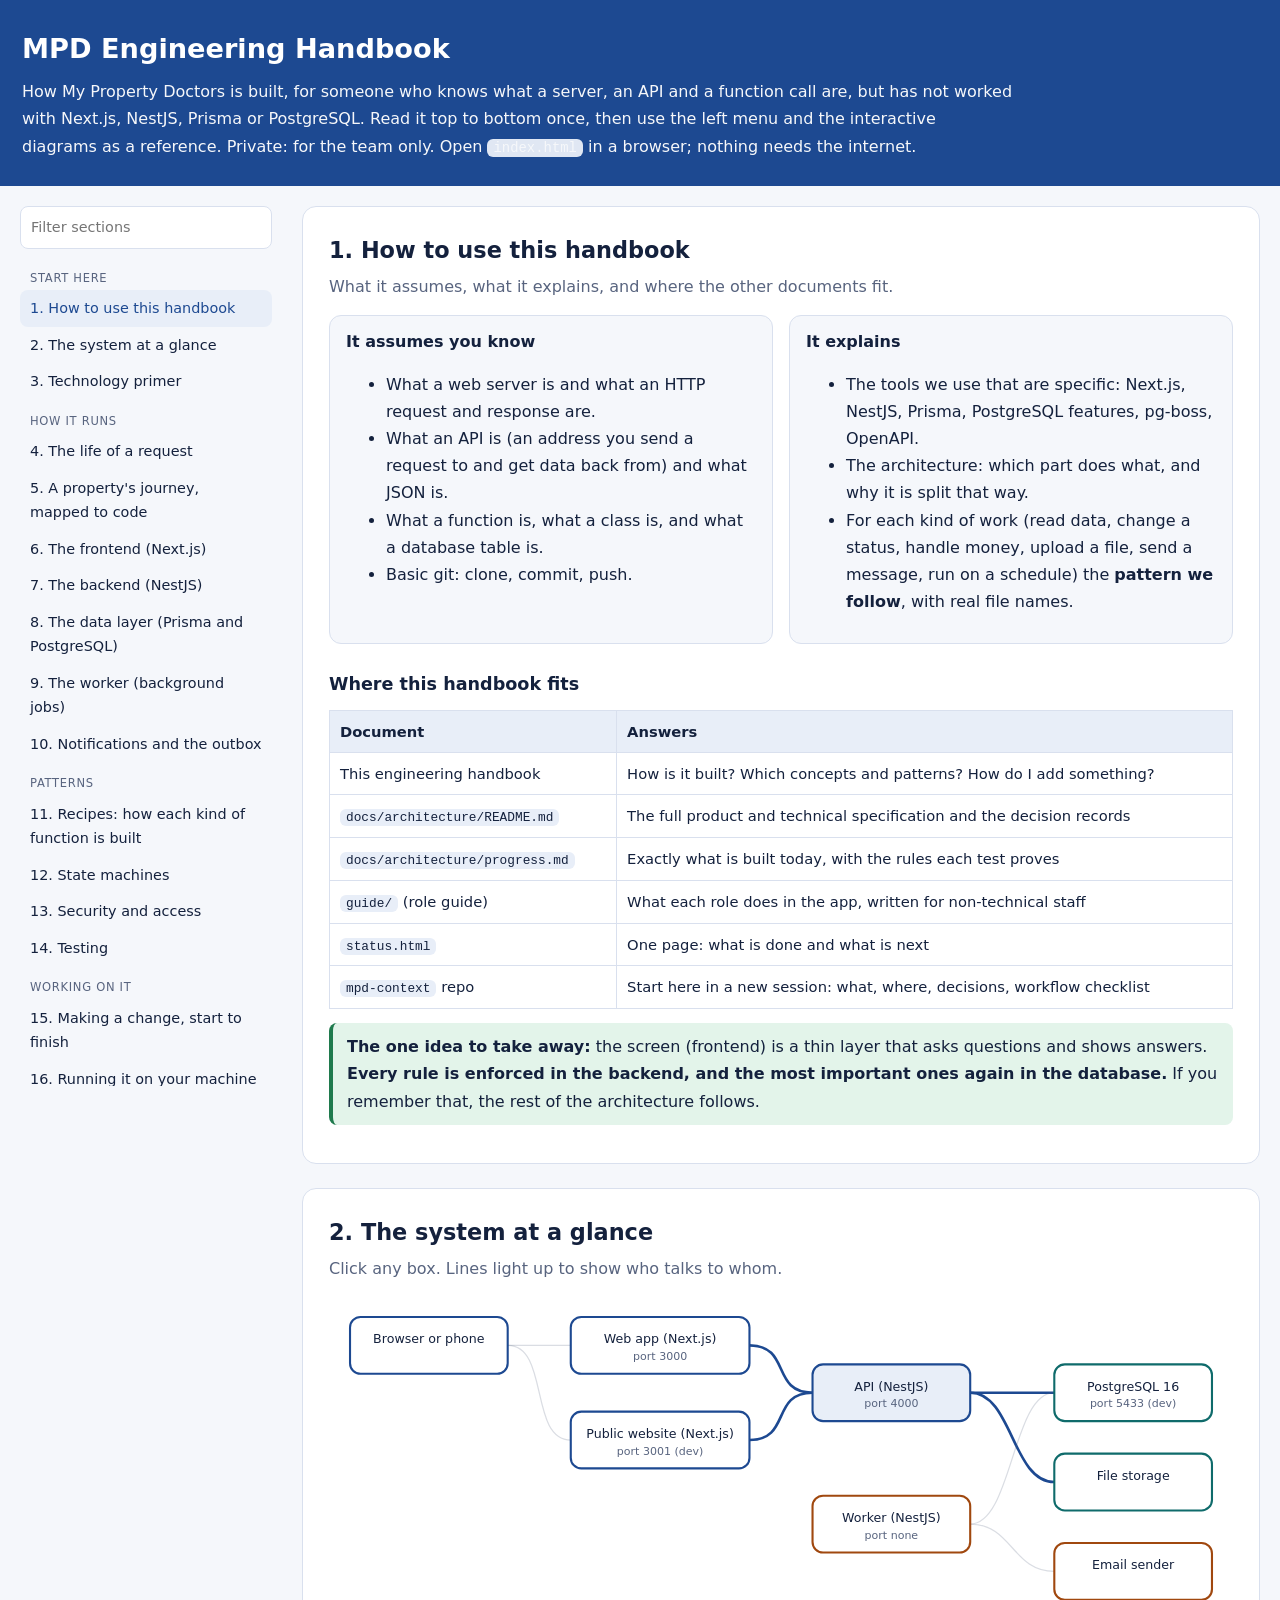
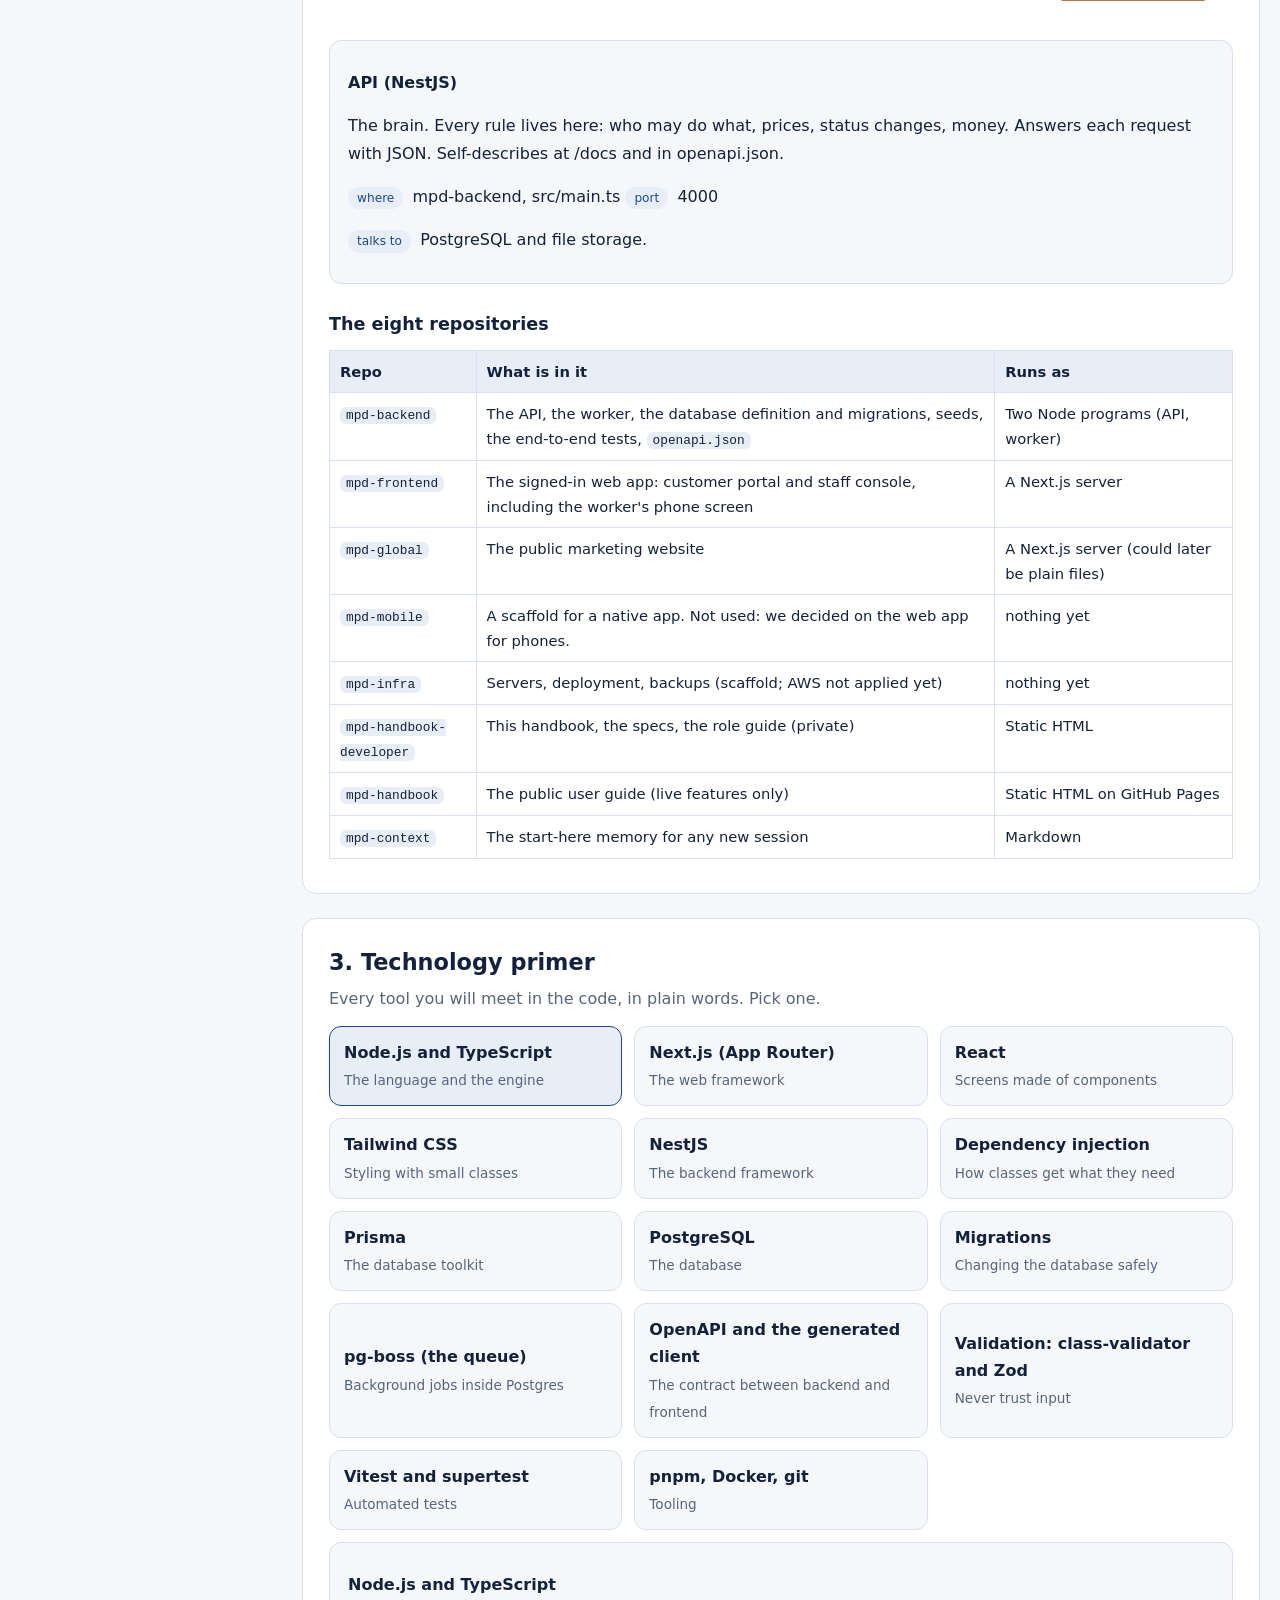
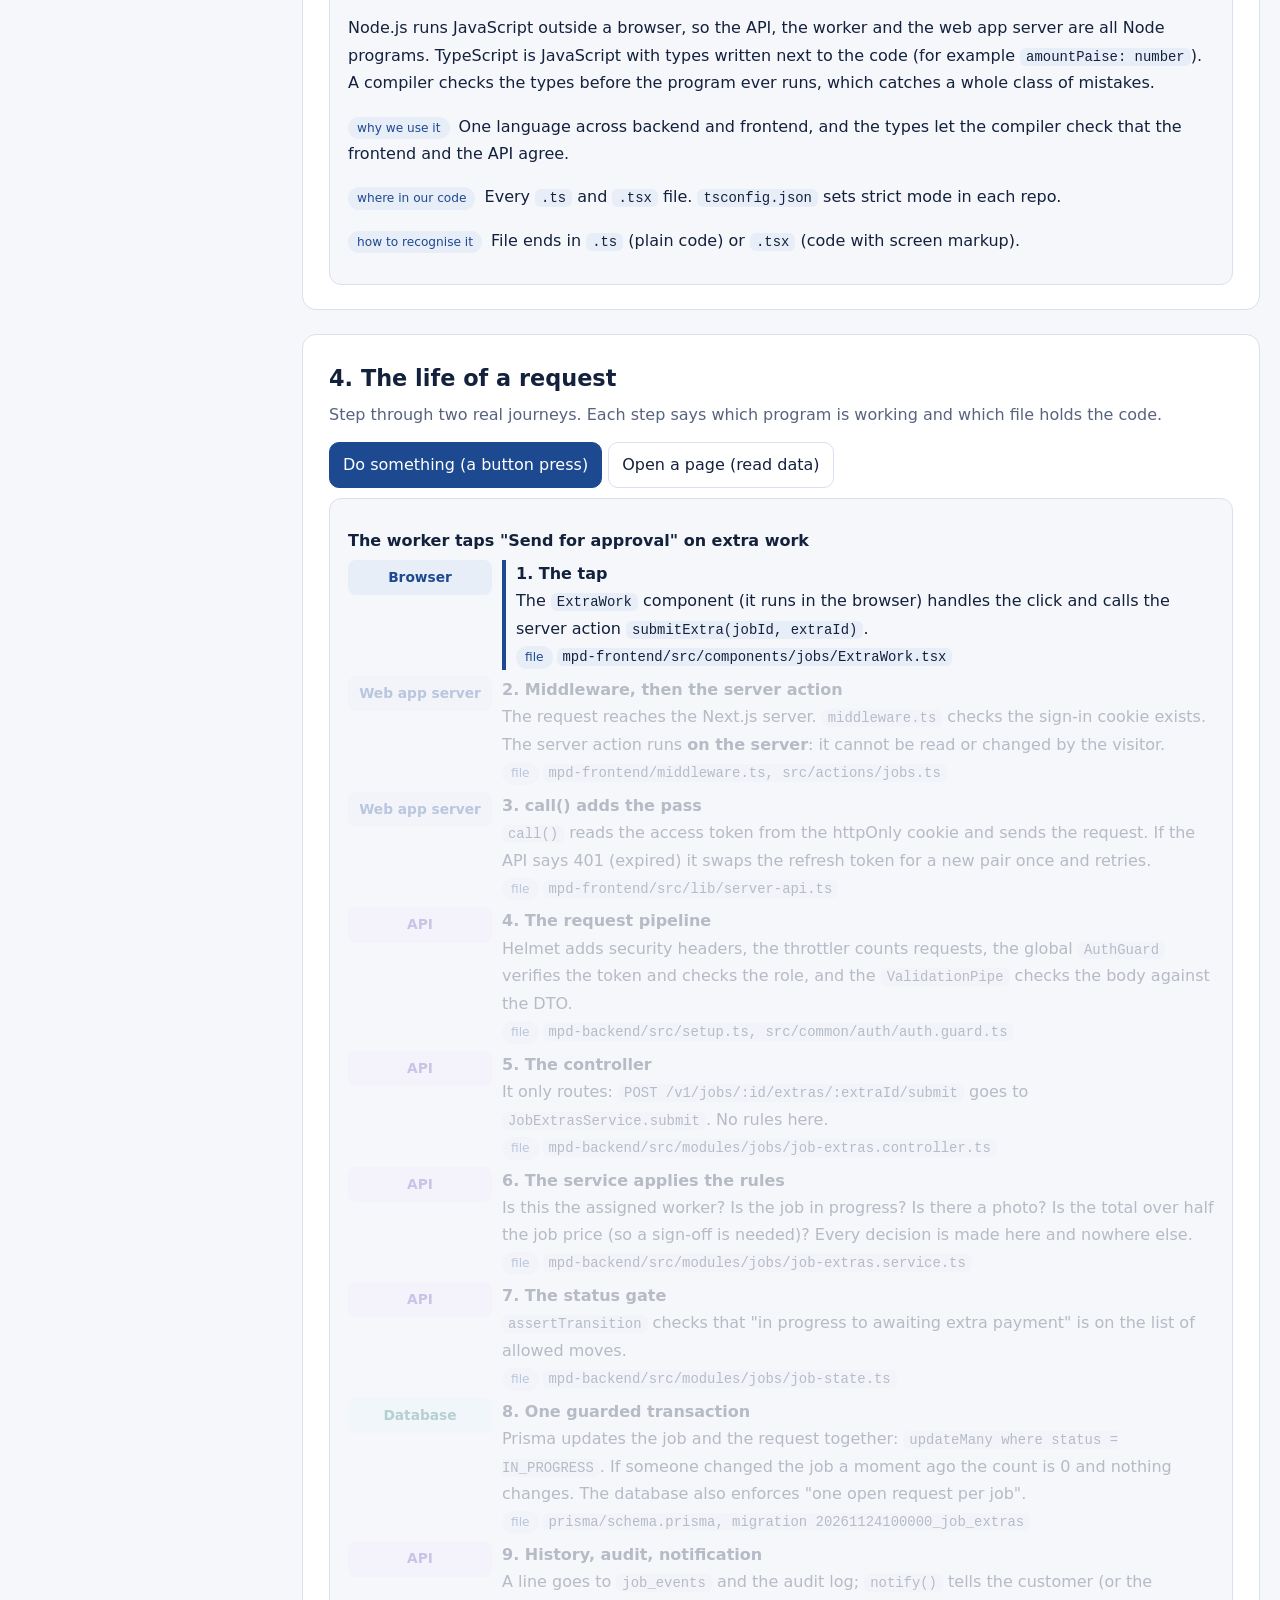
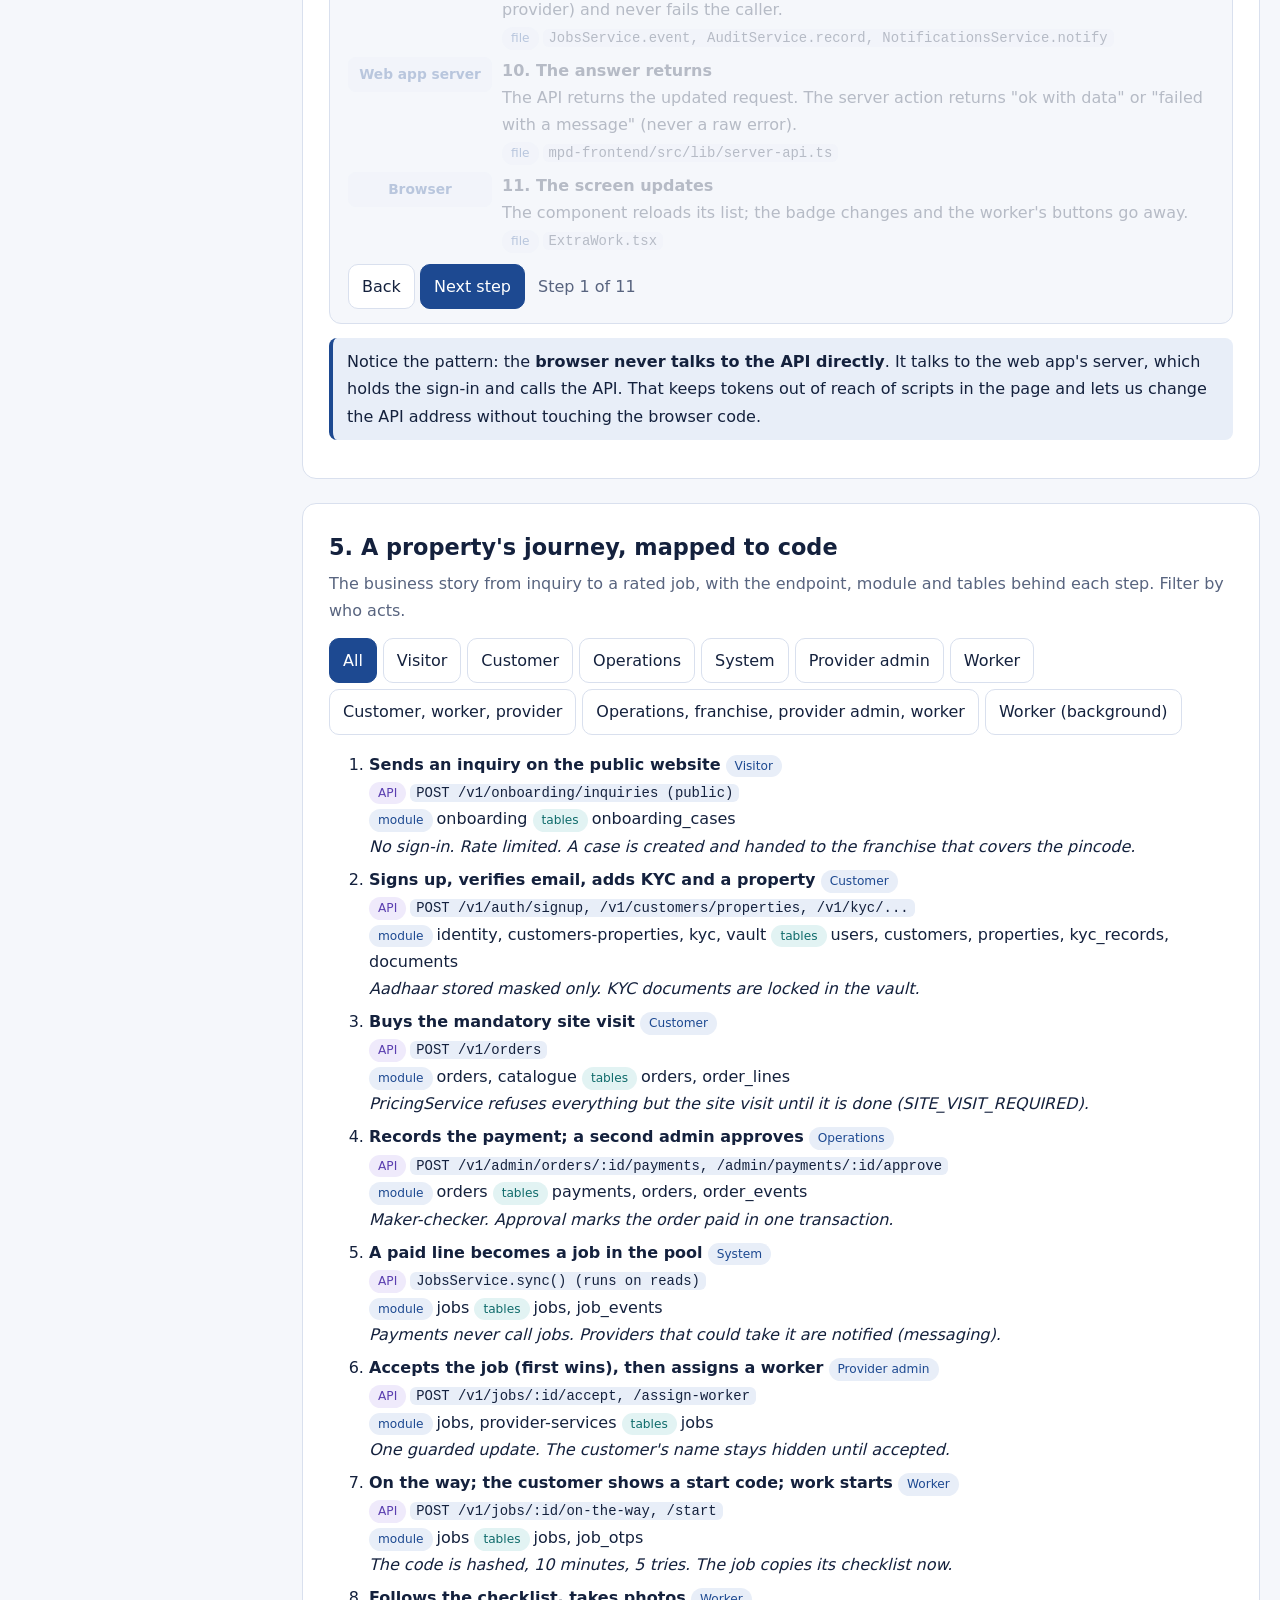
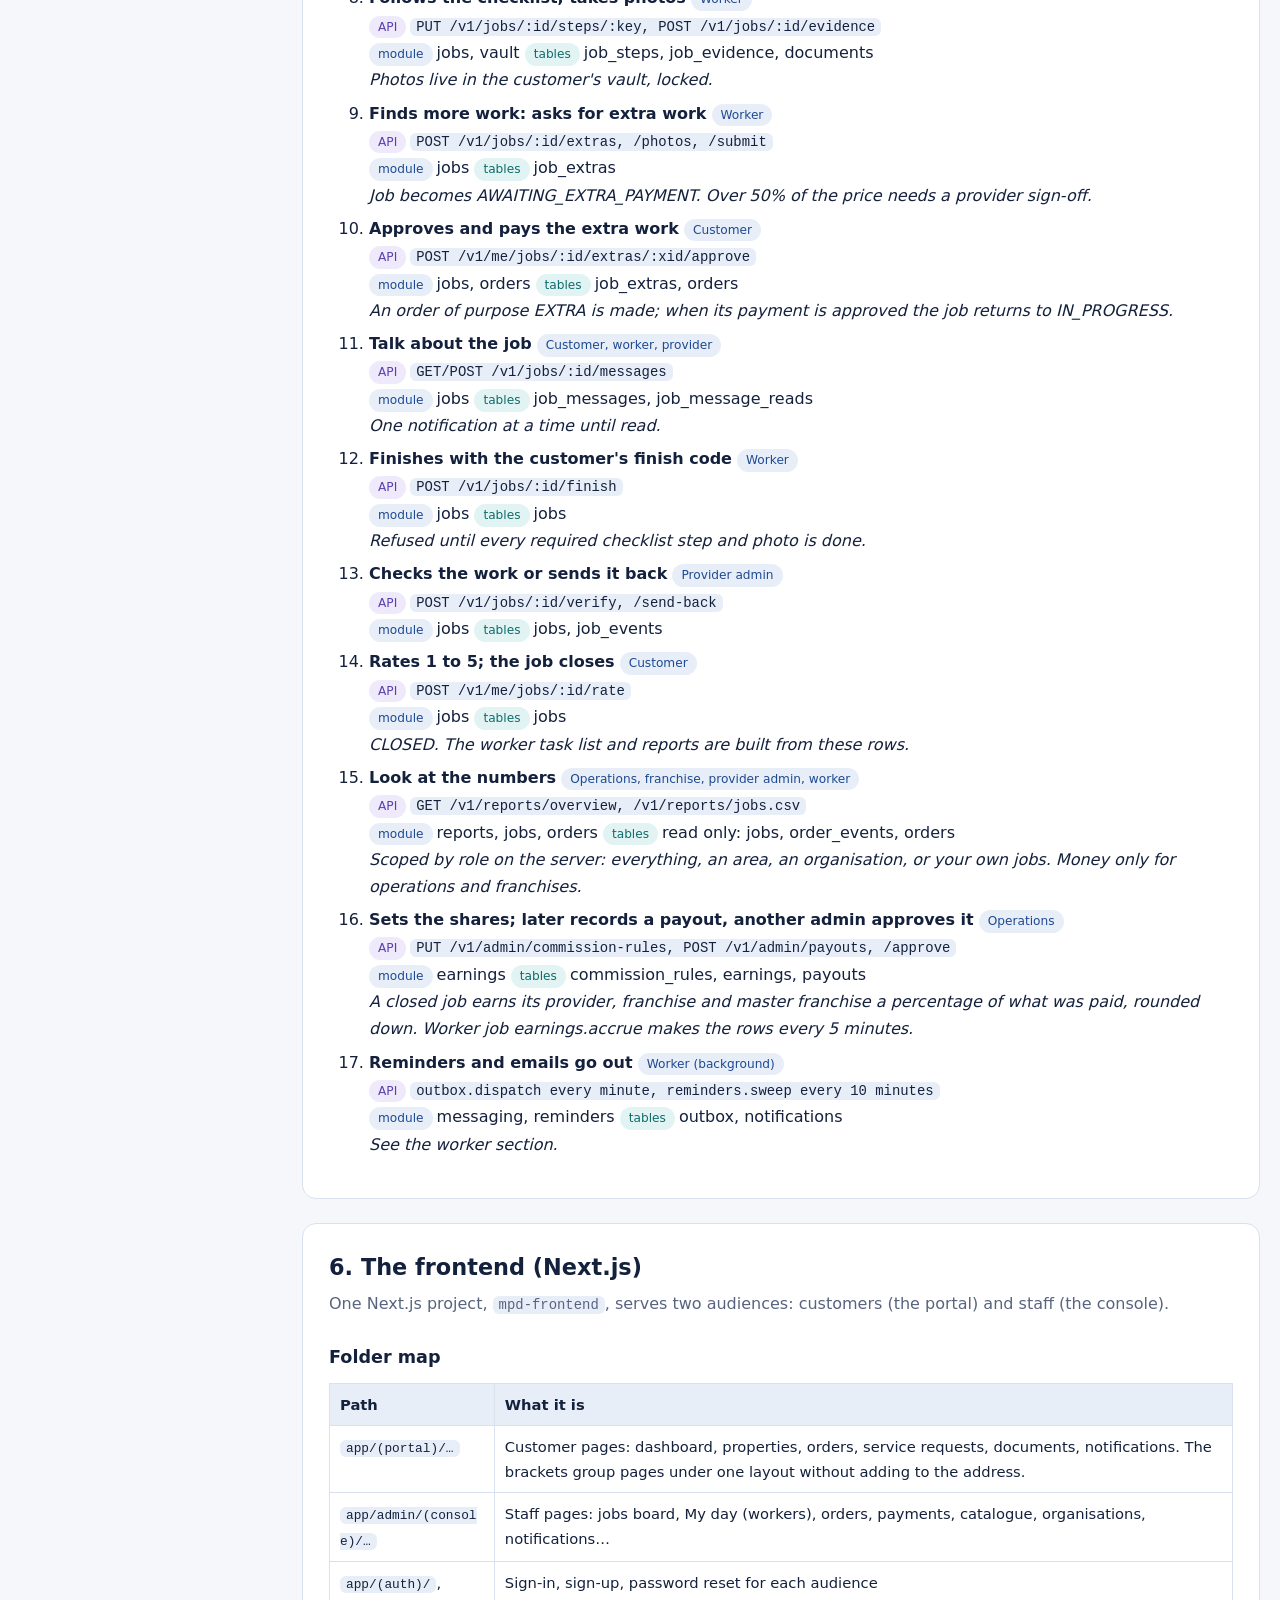
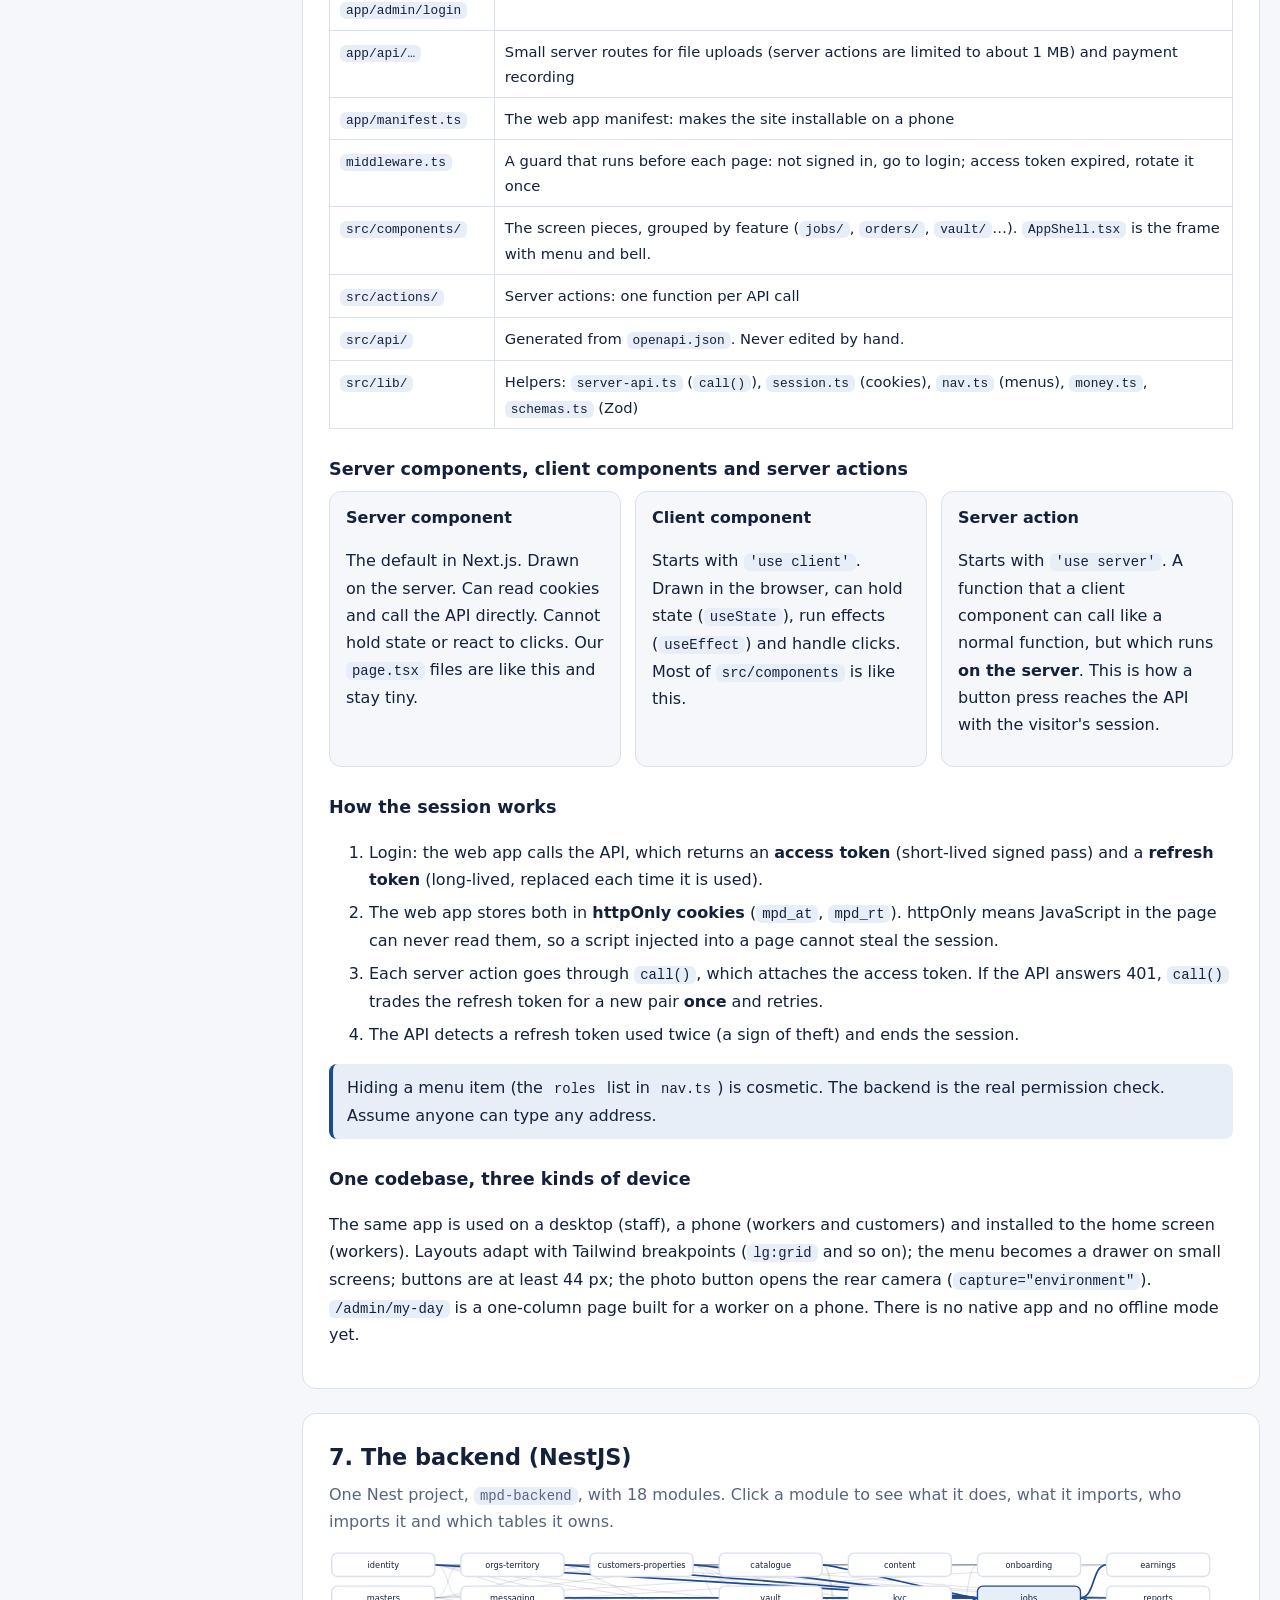
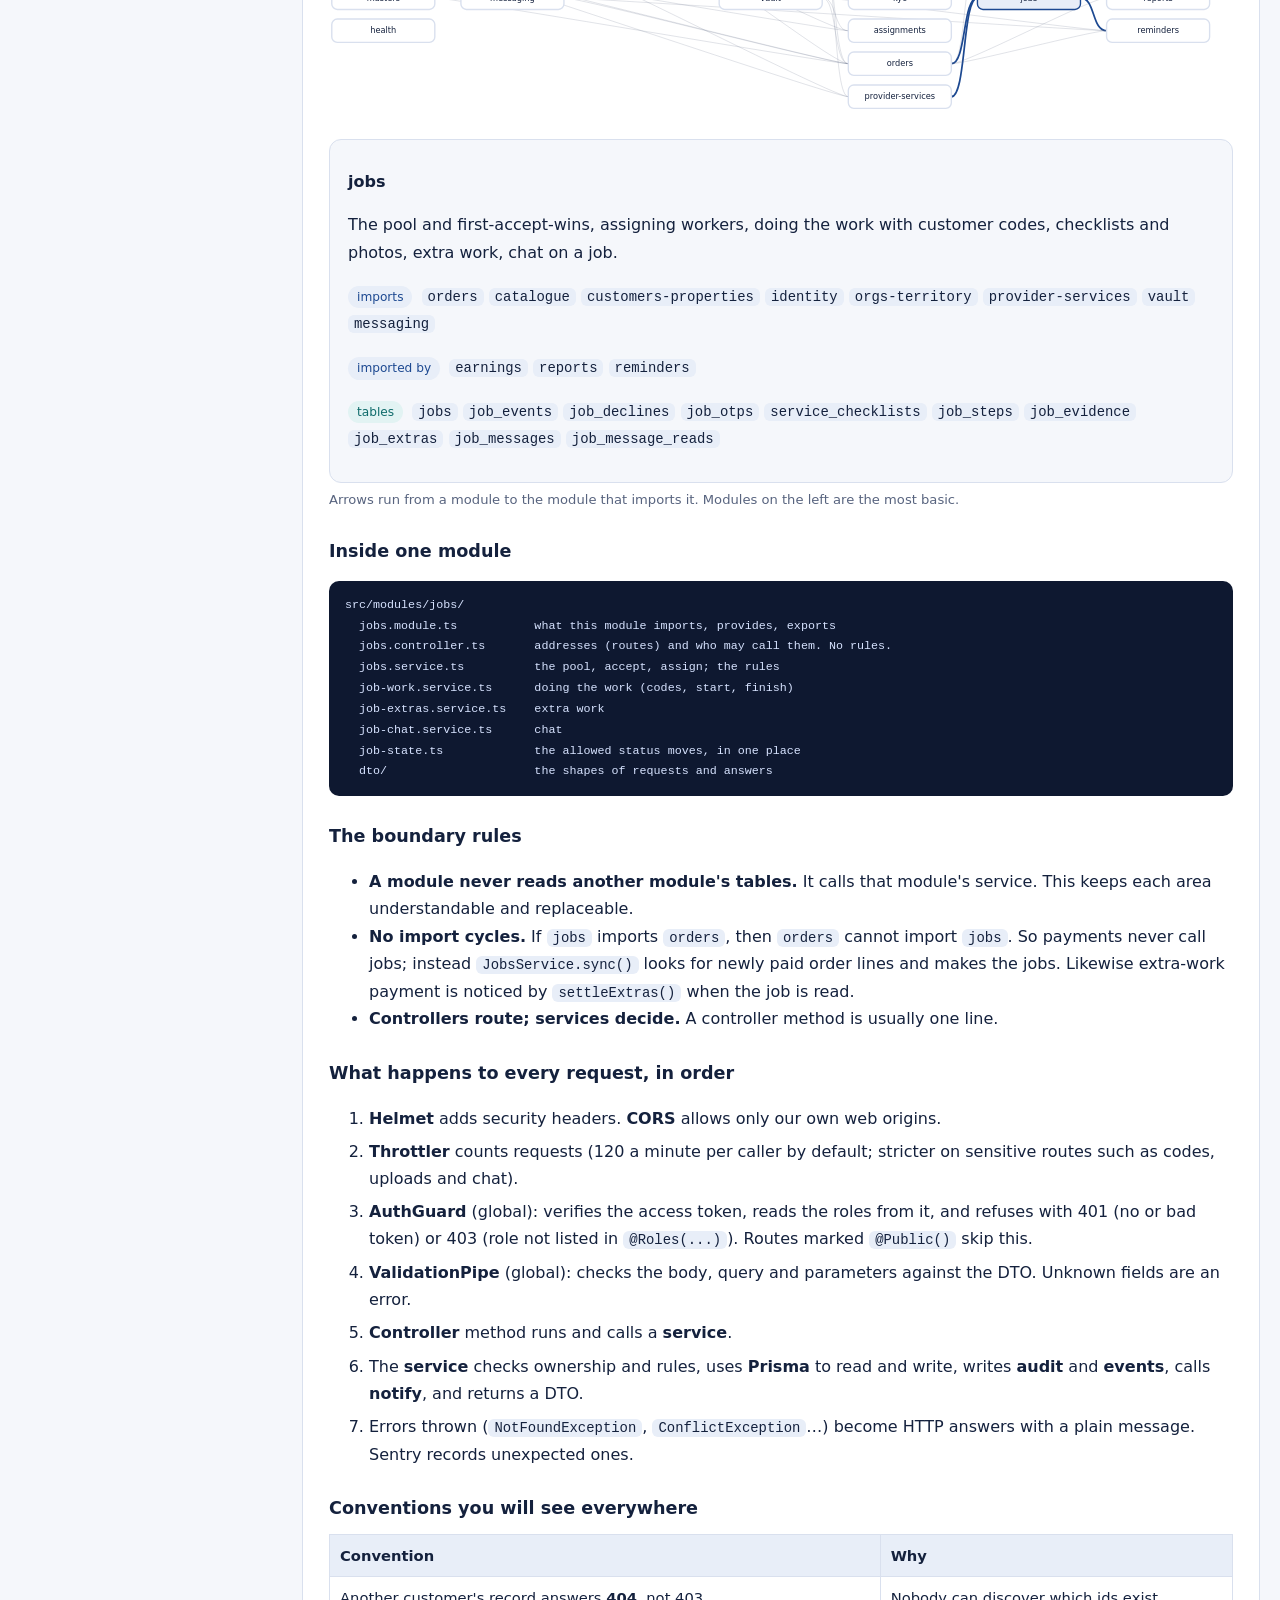
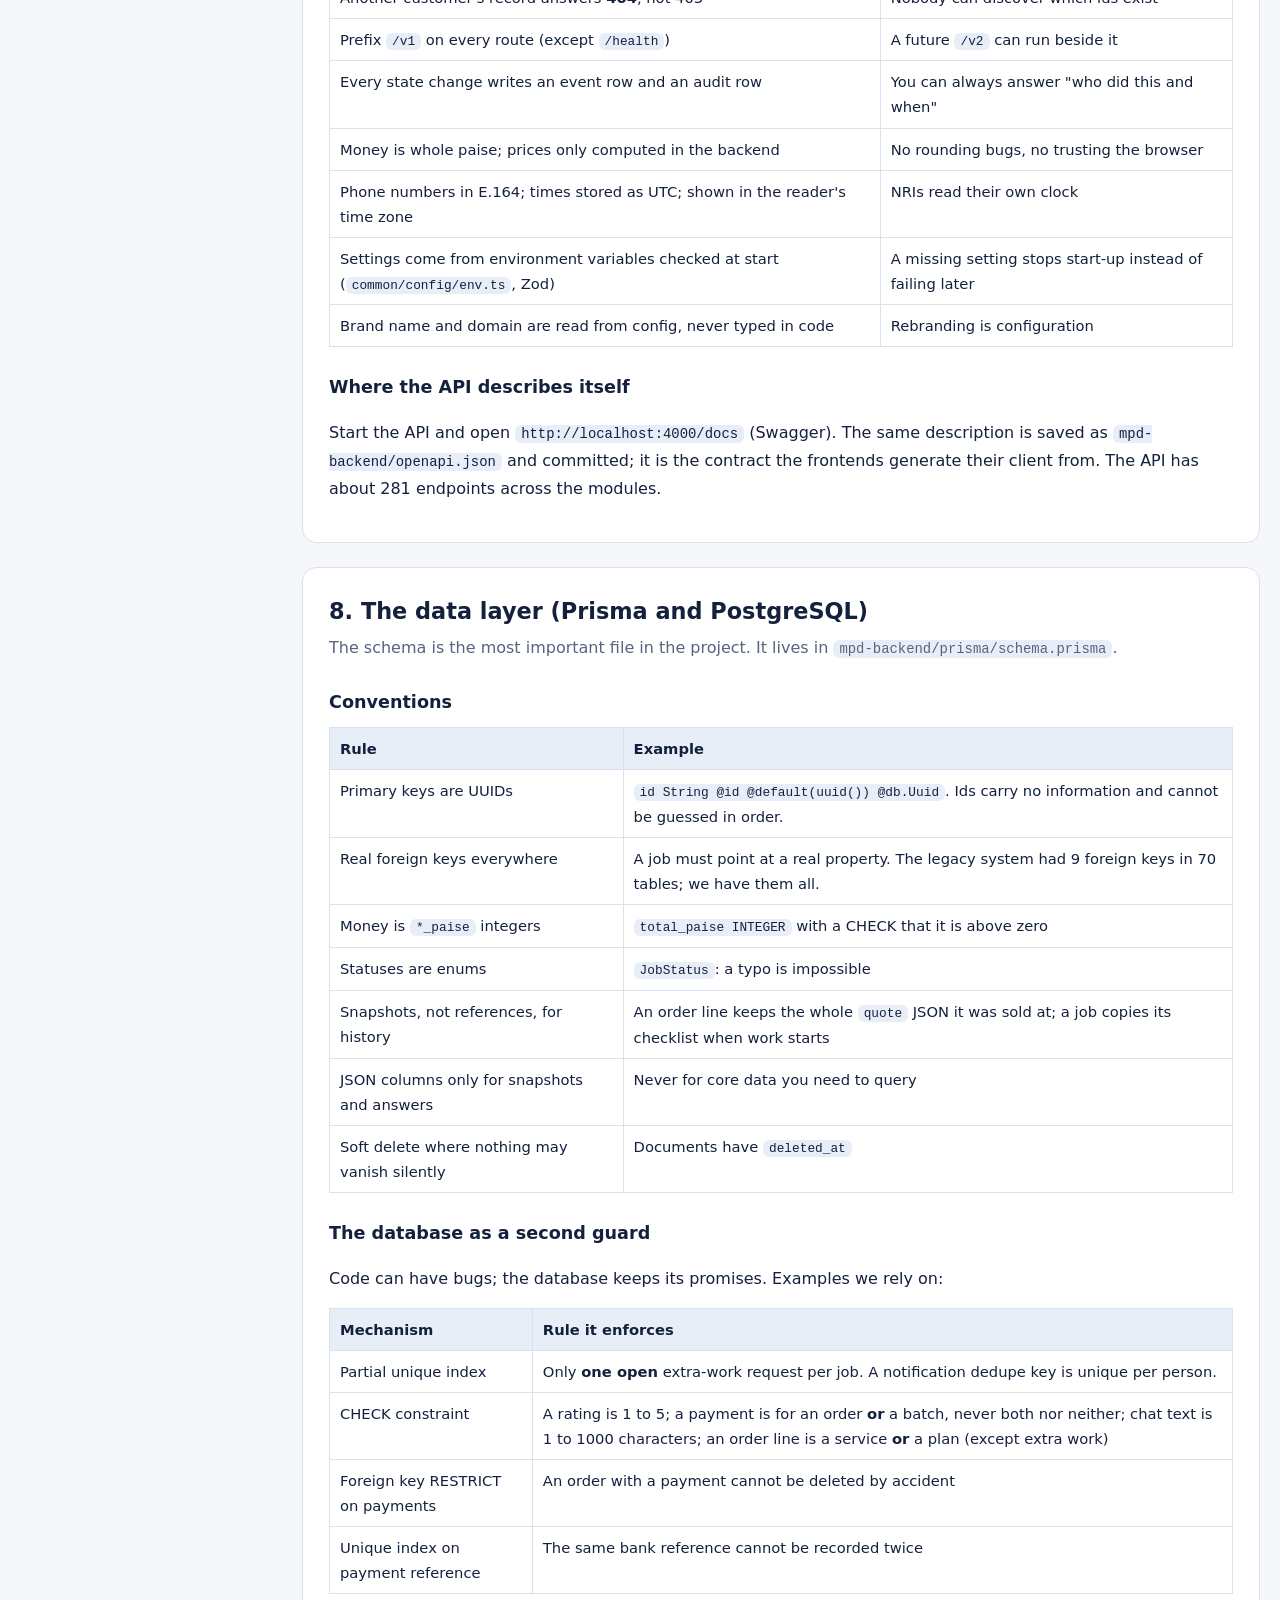
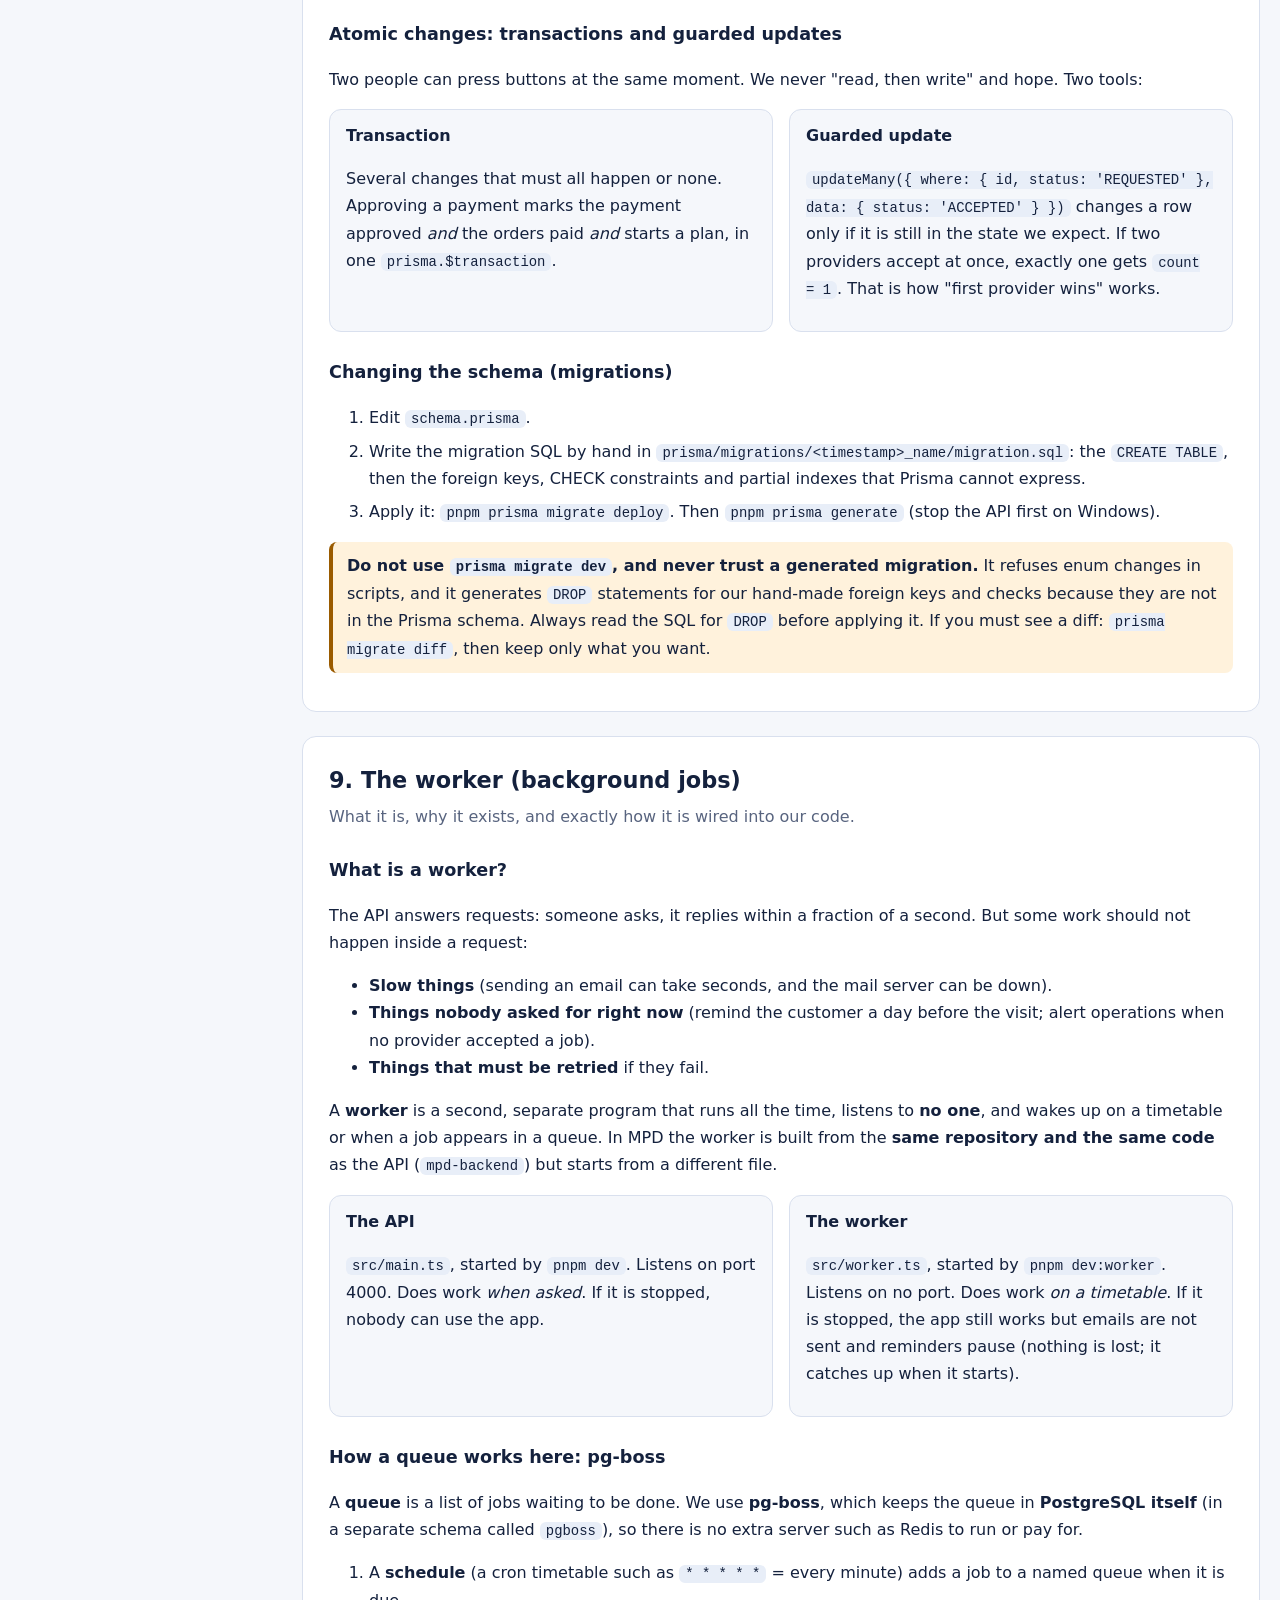
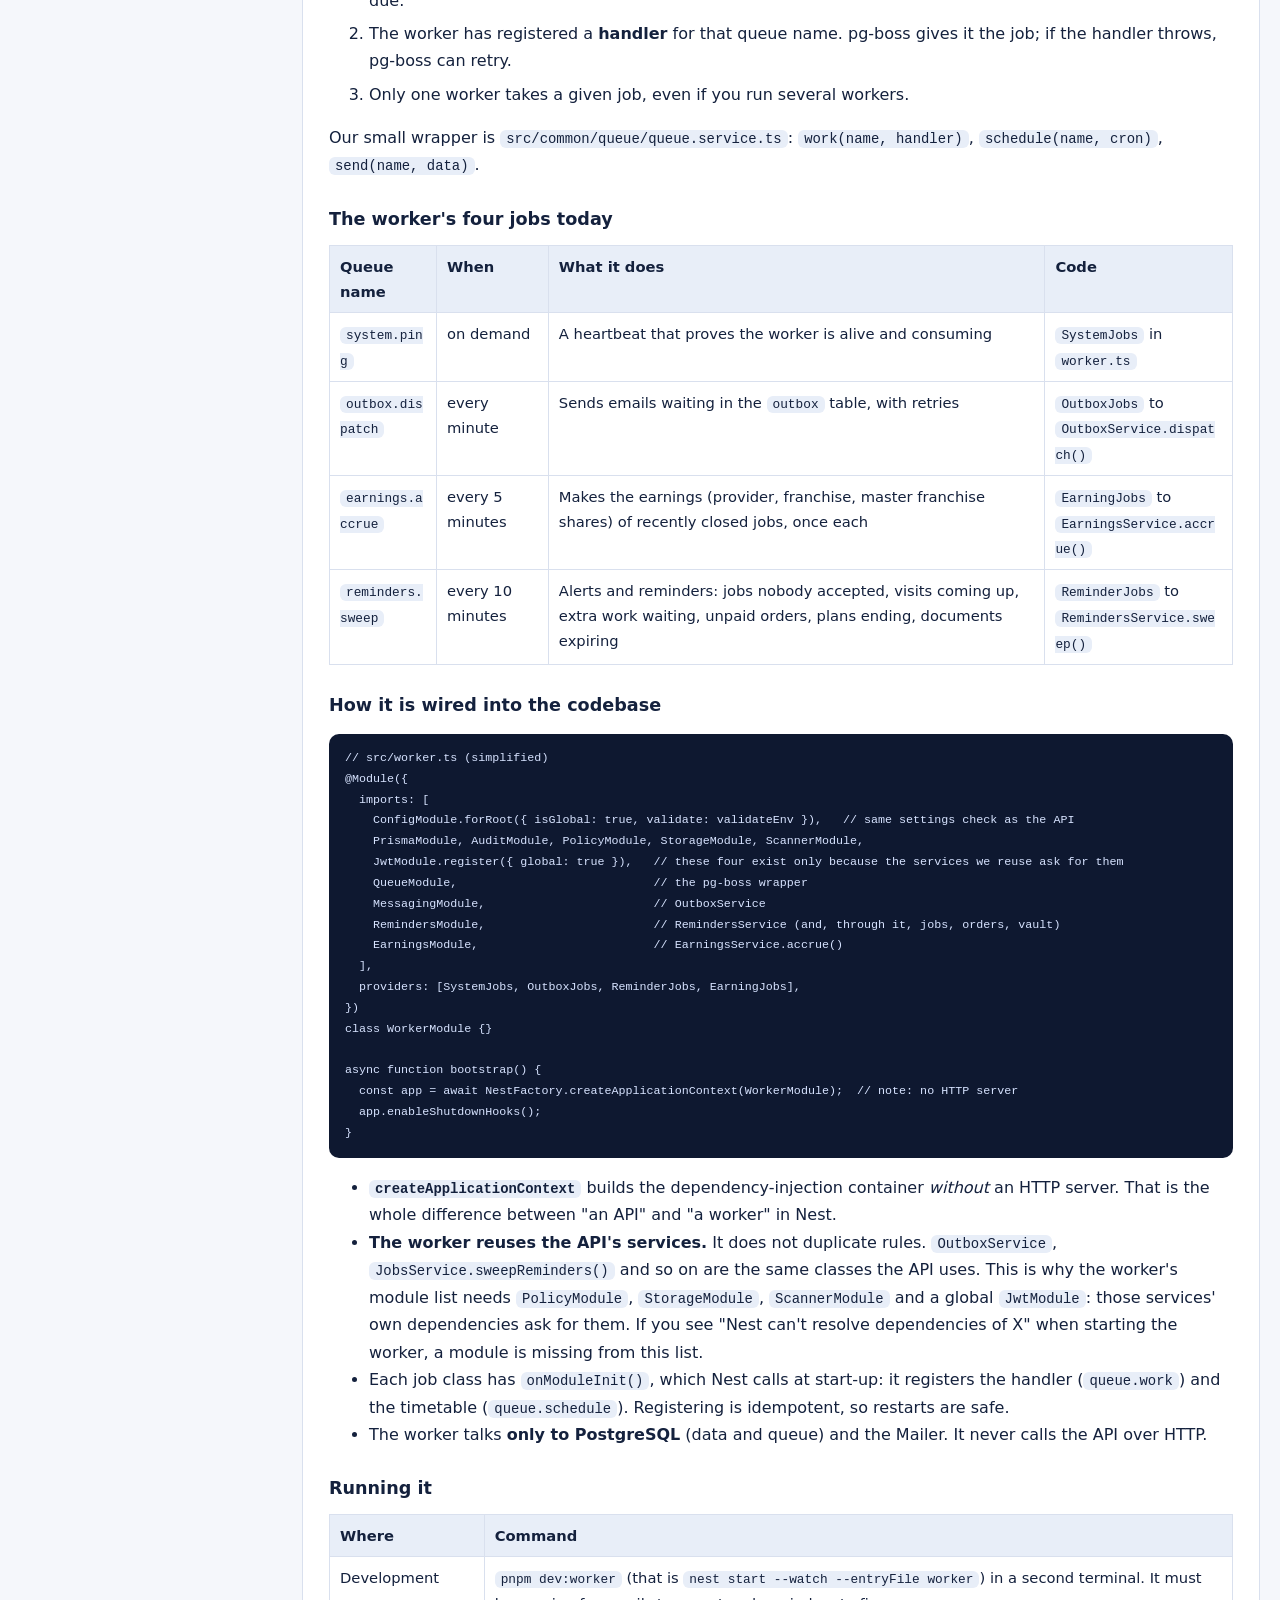
==== commit a08c536b: "docs: M6.5 earnings, engineering handbook update Co-Authored-By: Claude Sonnet 5.5 <noreply@anthropi" ====
--- a/engineering/index.html
+++ b/engineering/index.html
@@ -119,7 +119,7 @@
 
 <section id="backend" data-group="How it runs">
 <h2>7. The backend (NestJS)</h2>
-<p class="lead">One Nest project, <code>mpd-backend</code>, with 17 modules. Click a module to see what it does, what it imports, who imports it and which tables it owns.</p>
+<p class="lead">One Nest project, <code>mpd-backend</code>, with 18 modules. Click a module to see what it does, what it imports, who imports it and which tables it owns.</p>
 <div id="mod-graph"></div>
 <div class="panel" id="mod-info" style="margin-top:10px"></div>
 <div class="legend"><span>Arrows run from a module to the module that imports it. Modules on the left are the most basic.</span></div>
@@ -161,7 +161,7 @@
 <tr><td>Brand name and domain are read from config, never typed in code</td><td>Rebranding is configuration</td></tr>
 </table>
 <h3>Where the API describes itself</h3>
-<p>Start the API and open <code>http://localhost:4000/docs</code> (Swagger). The same description is saved as <code>mpd-backend/openapi.json</code> and committed; it is the contract the frontends generate their client from. The API has about 271 endpoints across the modules.</p>
+<p>Start the API and open <code>http://localhost:4000/docs</code> (Swagger). The same description is saved as <code>mpd-backend/openapi.json</code> and committed; it is the contract the frontends generate their client from. The API has about 281 endpoints across the modules.</p>
 </section>
 
 <section id="data" data-group="How it runs">
@@ -229,11 +229,12 @@
 </ol>
 <p>Our small wrapper is <code>src/common/queue/queue.service.ts</code>: <code>work(name, handler)</code>, <code>schedule(name, cron)</code>, <code>send(name, data)</code>.</p>
 
-<h3>The worker's three jobs today</h3>
+<h3>The worker's four jobs today</h3>
 <table>
 <tr><th>Queue name</th><th>When</th><th>What it does</th><th>Code</th></tr>
 <tr><td><code>system.ping</code></td><td>on demand</td><td>A heartbeat that proves the worker is alive and consuming</td><td><code>SystemJobs</code> in <code>worker.ts</code></td></tr>
 <tr><td><code>outbox.dispatch</code></td><td>every minute</td><td>Sends emails waiting in the <code>outbox</code> table, with retries</td><td><code>OutboxJobs</code> to <code>OutboxService.dispatch()</code></td></tr>
+<tr><td><code>earnings.accrue</code></td><td>every 5 minutes</td><td>Makes the earnings (provider, franchise, master franchise shares) of recently closed jobs, once each</td><td><code>EarningJobs</code> to <code>EarningsService.accrue()</code></td></tr>
 <tr><td><code>reminders.sweep</code></td><td>every 10 minutes</td><td>Alerts and reminders: jobs nobody accepted, visits coming up, extra work waiting, unpaid orders, plans ending, documents expiring</td><td><code>ReminderJobs</code> to <code>RemindersService.sweep()</code></td></tr>
 </table>
 
@@ -247,8 +248,9 @@
     QueueModule,                            // the pg-boss wrapper
     MessagingModule,                        // OutboxService
     RemindersModule,                        // RemindersService (and, through it, jobs, orders, vault)
+    EarningsModule,                         // EarningsService.accrue()
   ],
-  providers: [SystemJobs, OutboxJobs, ReminderJobs],
+  providers: [SystemJobs, OutboxJobs, ReminderJobs, EarningJobs],
 })
 class WorkerModule {}
 
@@ -336,6 +338,7 @@
 <tr><td>A worker starts a job without the customer</td><td>The customer shows a 6-digit code (hashed, 10 minutes, 5 tries). Operations can override only with a written reason, audited</td><td>job-work.service.ts</td></tr>
 <tr><td>Malicious or fake files</td><td>Magic-byte type check, 20 MB limit, virus-scan port, duplicate check, links that expire in 5 minutes and are logged</td><td>vault</td></tr>
 <tr><td>Fraudulent payment</td><td>Maker-checker; unique references; approval in one transaction; server-side amounts</td><td>payments.service.ts</td></tr>
+<tr><td>One person paying out money alone</td><td>A payout is recorded by one admin and approved by a different one (service check and a database CHECK); a live bank reference cannot be reused; earnings and payouts are visible only to the organisation that owns them</td><td>earnings.service.ts</td></tr>
 <tr><td>Showing someone else's numbers</td><td>Reports are scoped on the server by role (everything, an area, an organisation, or only your own jobs); the client never sends a scope; money only for operations and franchises</td><td>reports.service.ts</td></tr>
 <tr><td>A spreadsheet that runs code</td><td>Cells that begin with = + - @ are prefixed with an apostrophe in exports</td><td>reports.service.ts</td></tr>
 <tr><td>Brute force and floods</td><td>Throttler on every route, stricter on sensitive ones</td><td>controllers</td></tr>
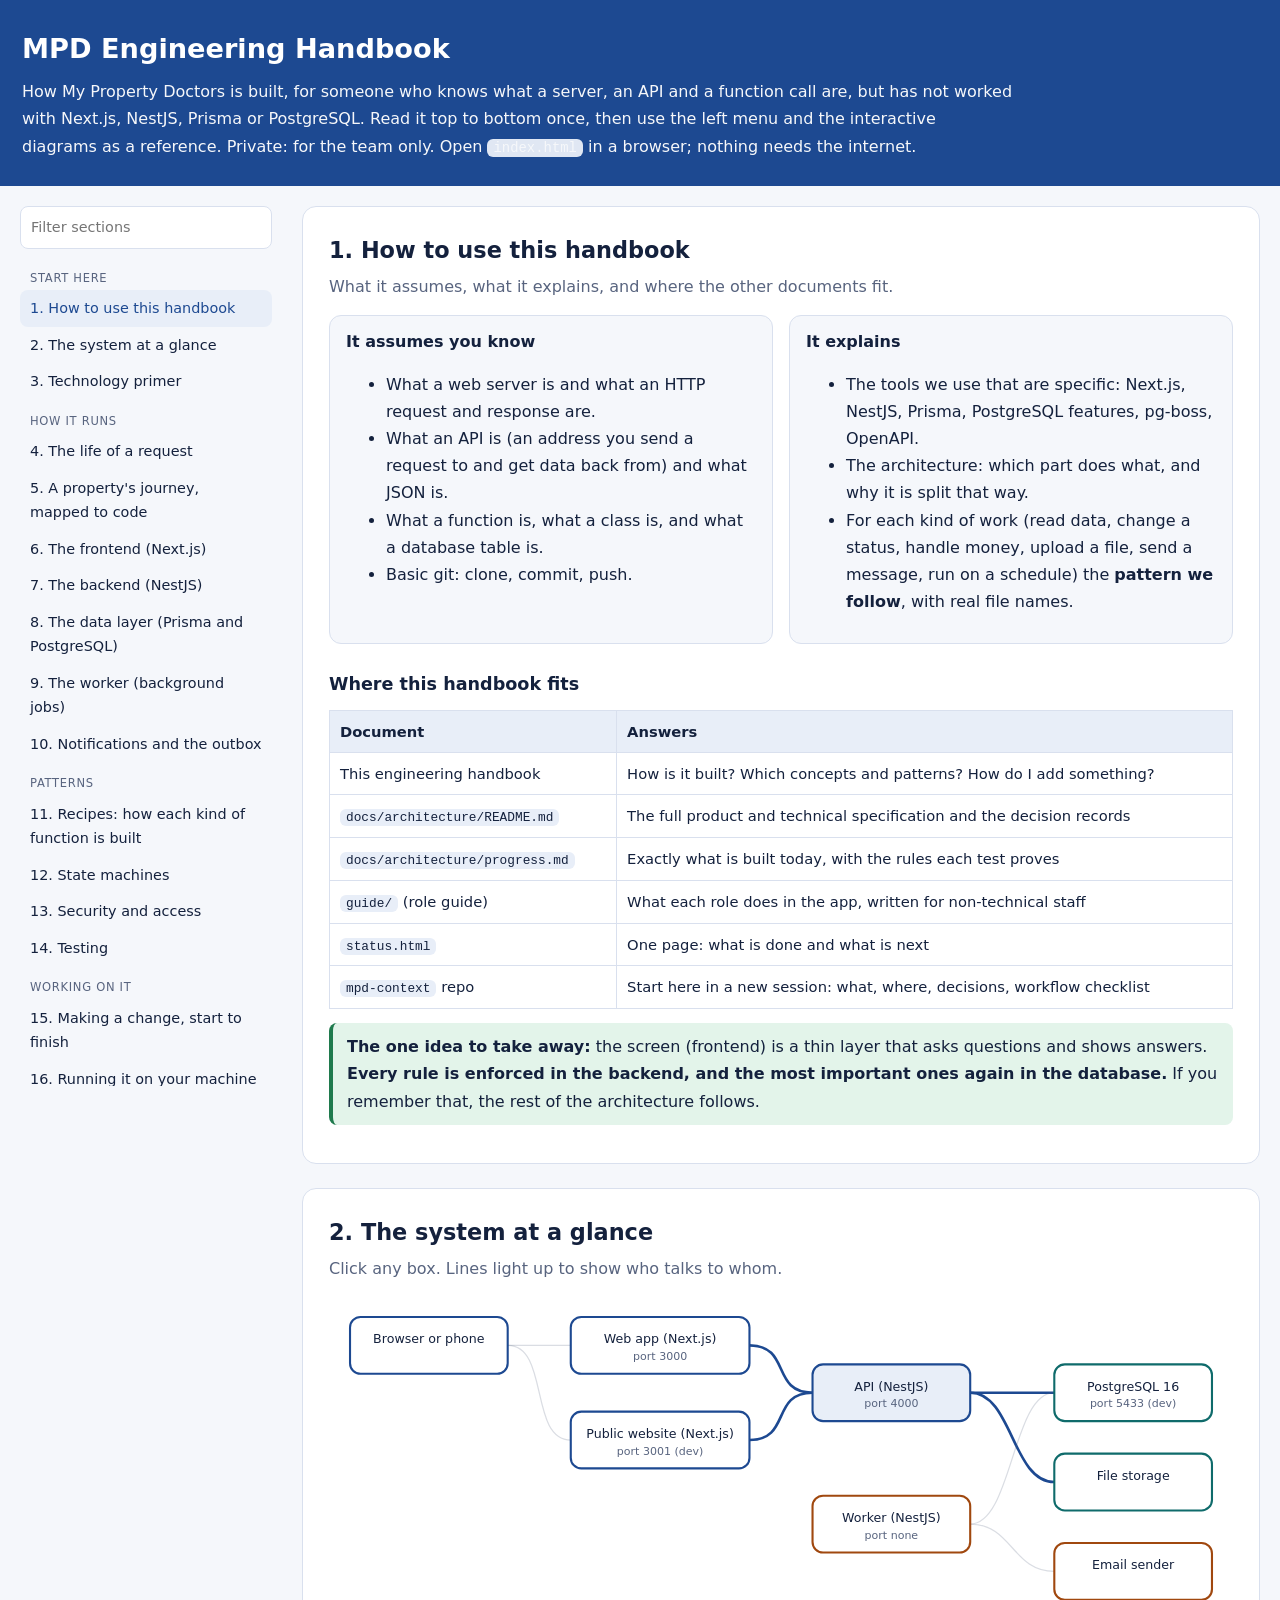
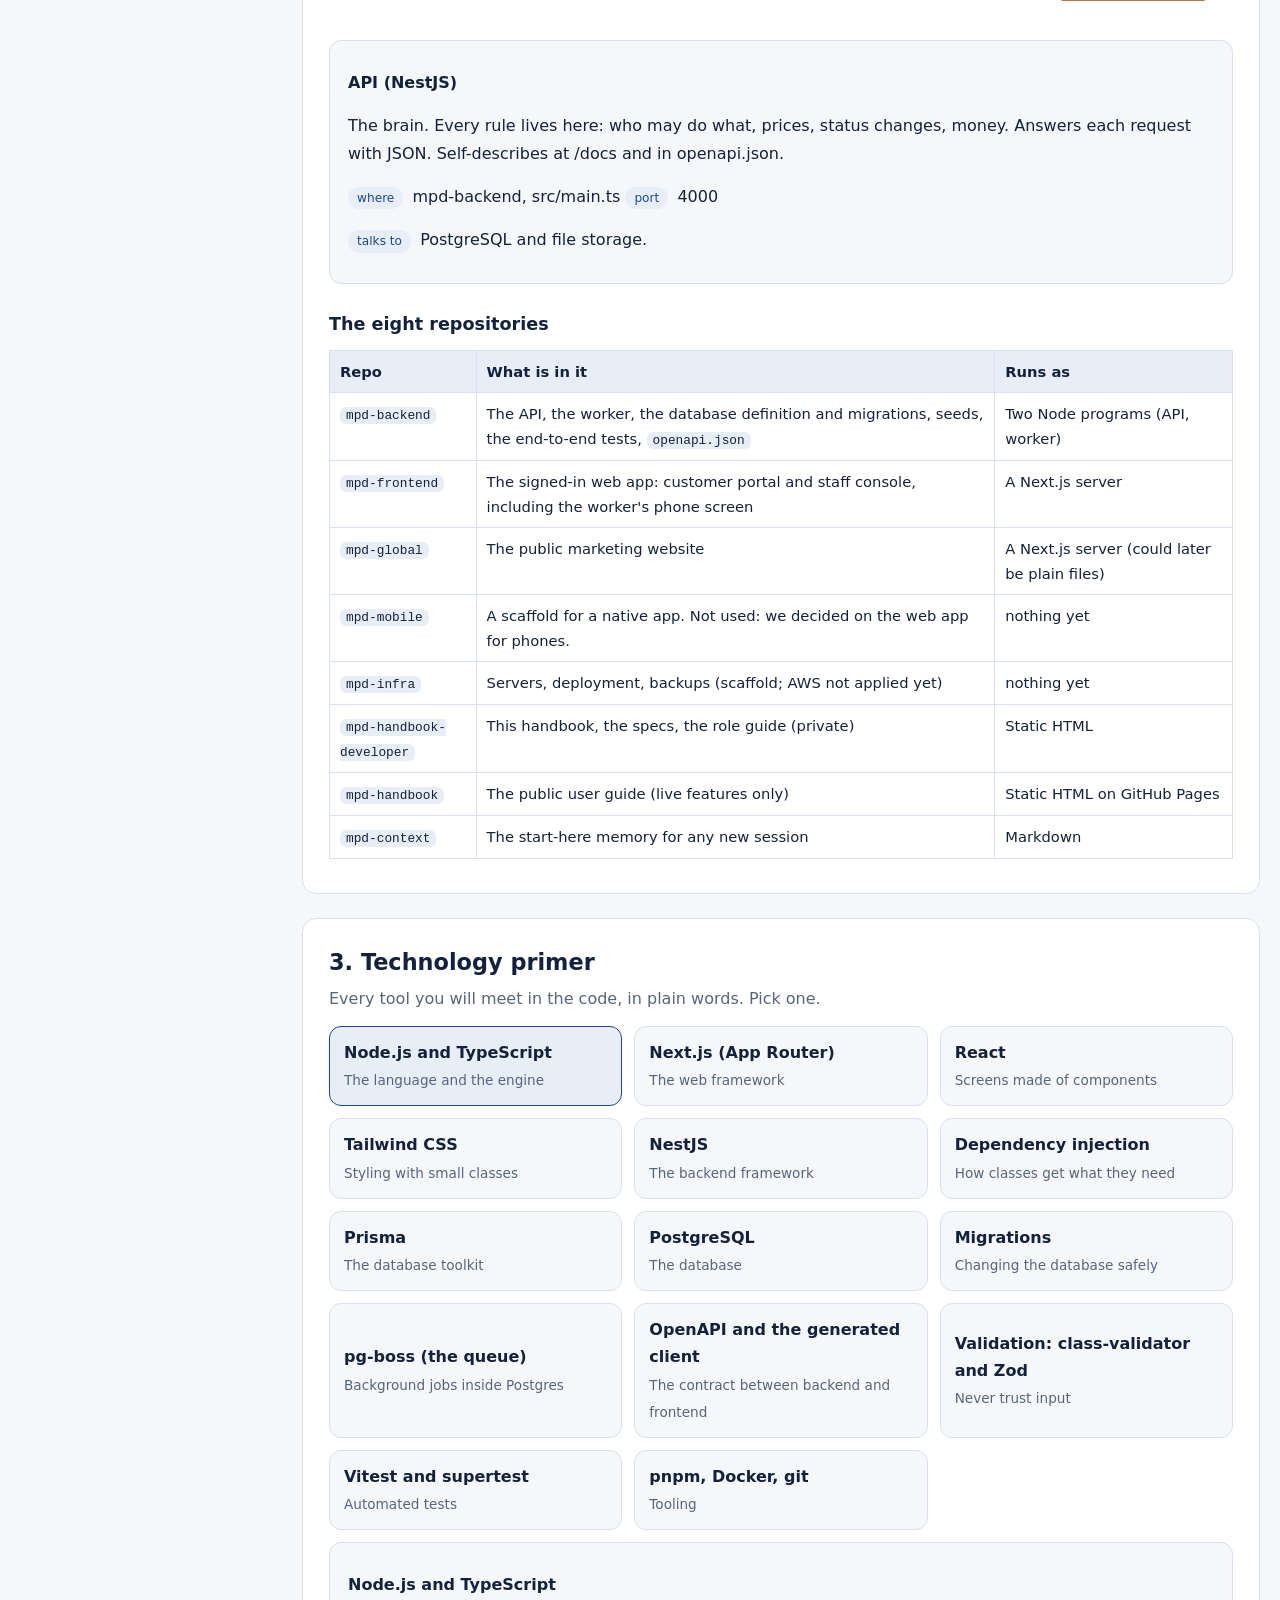
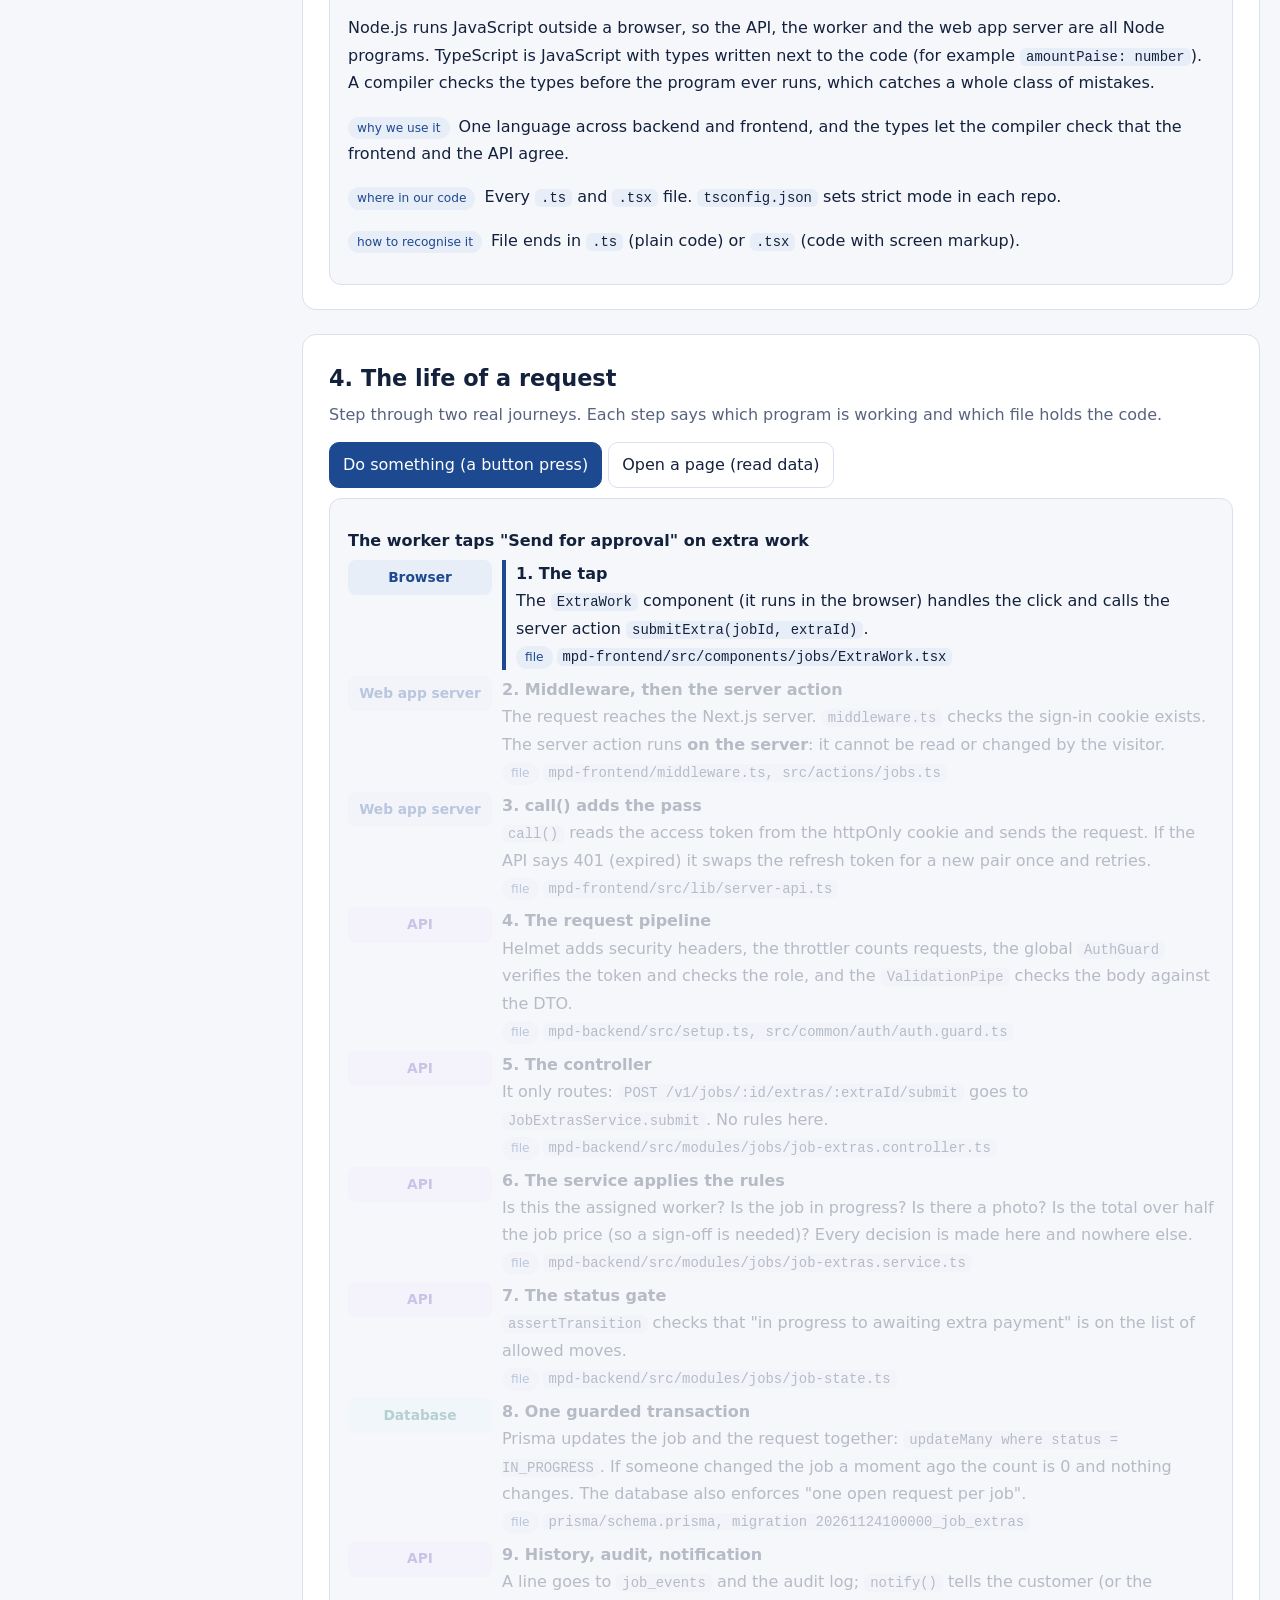
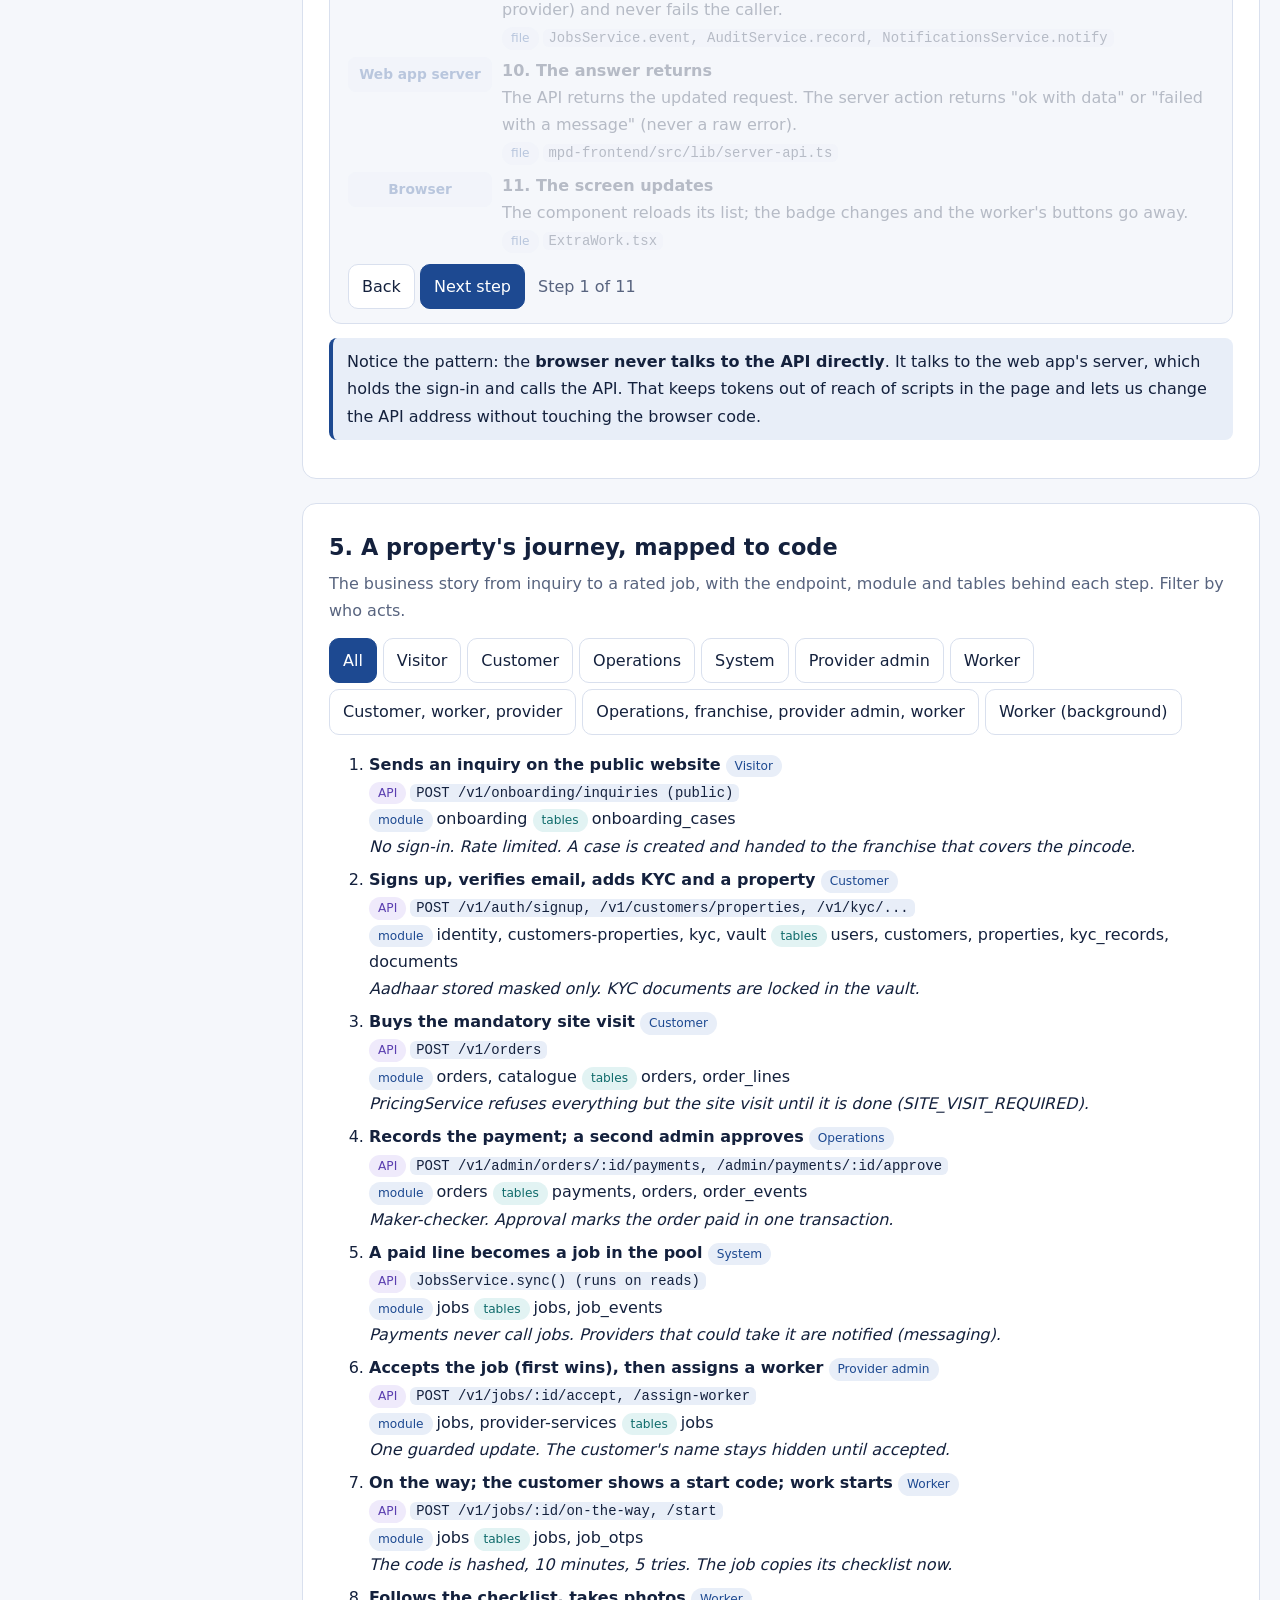
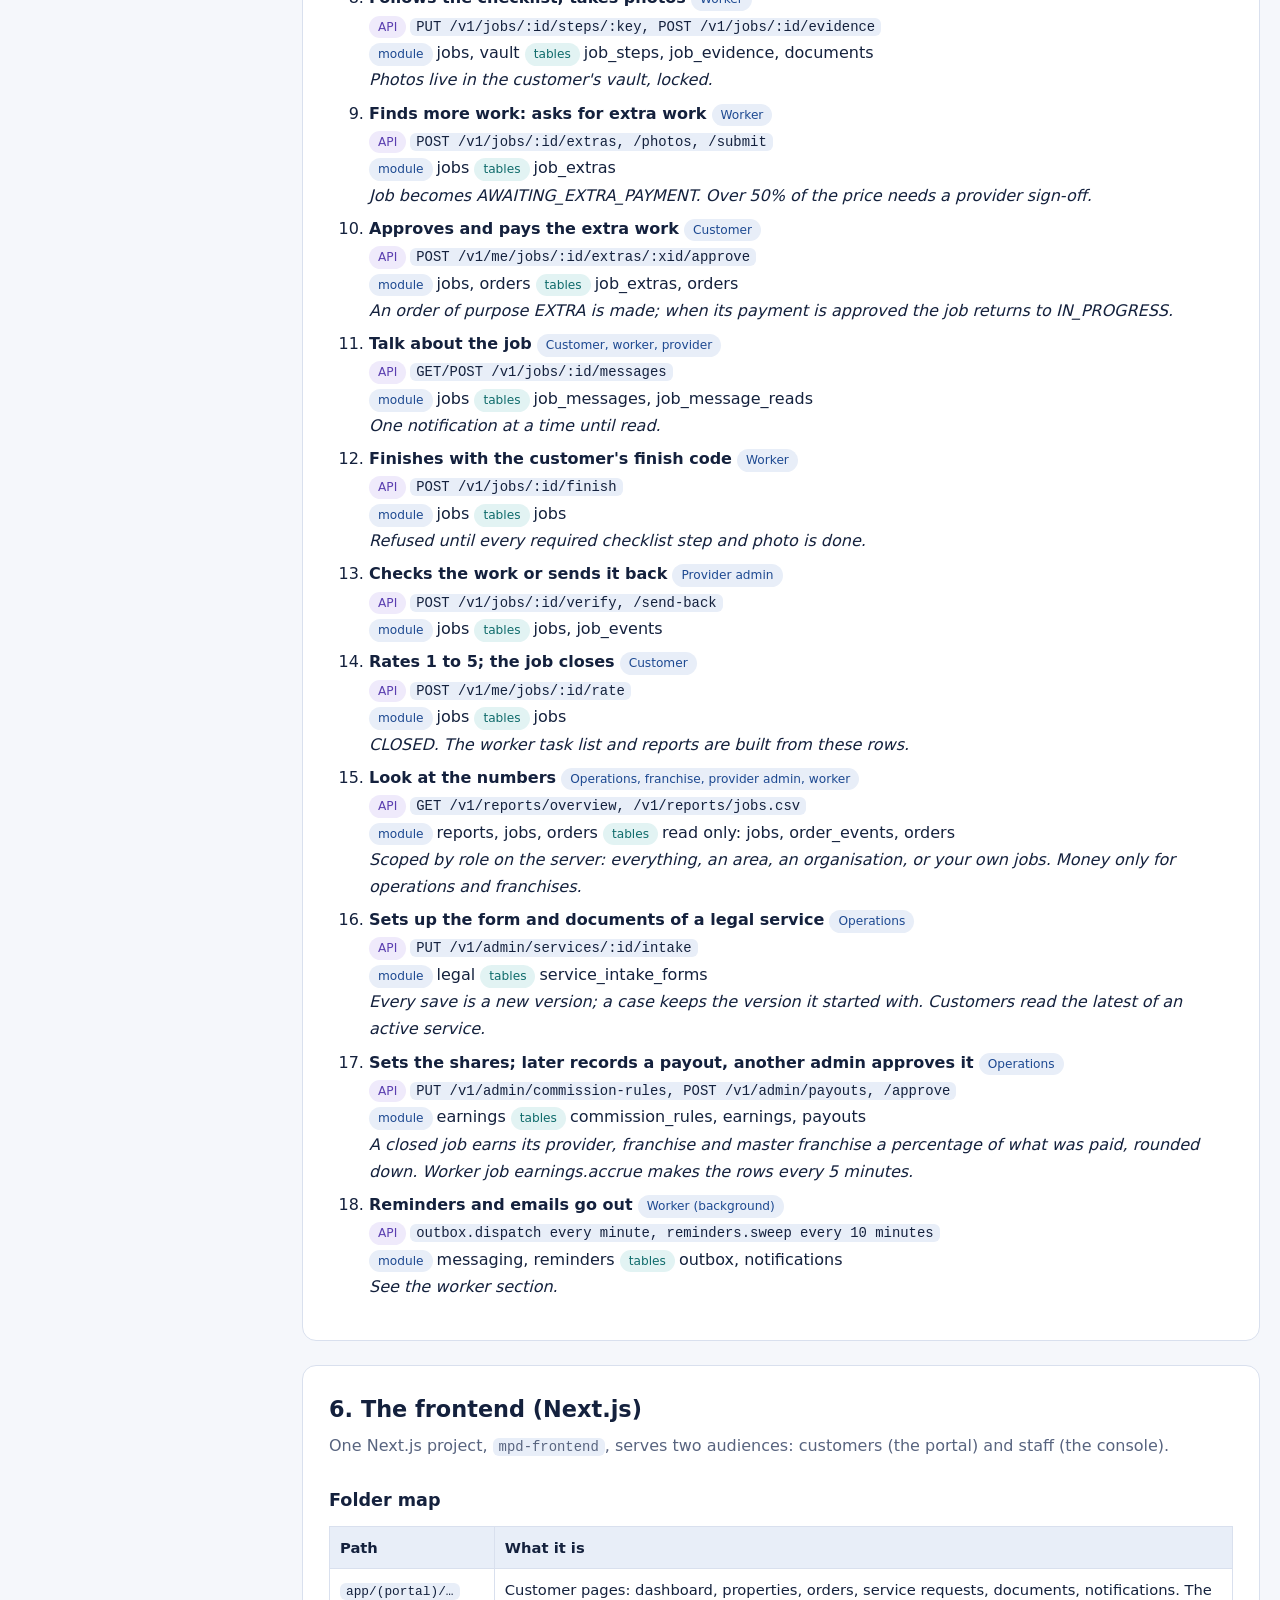
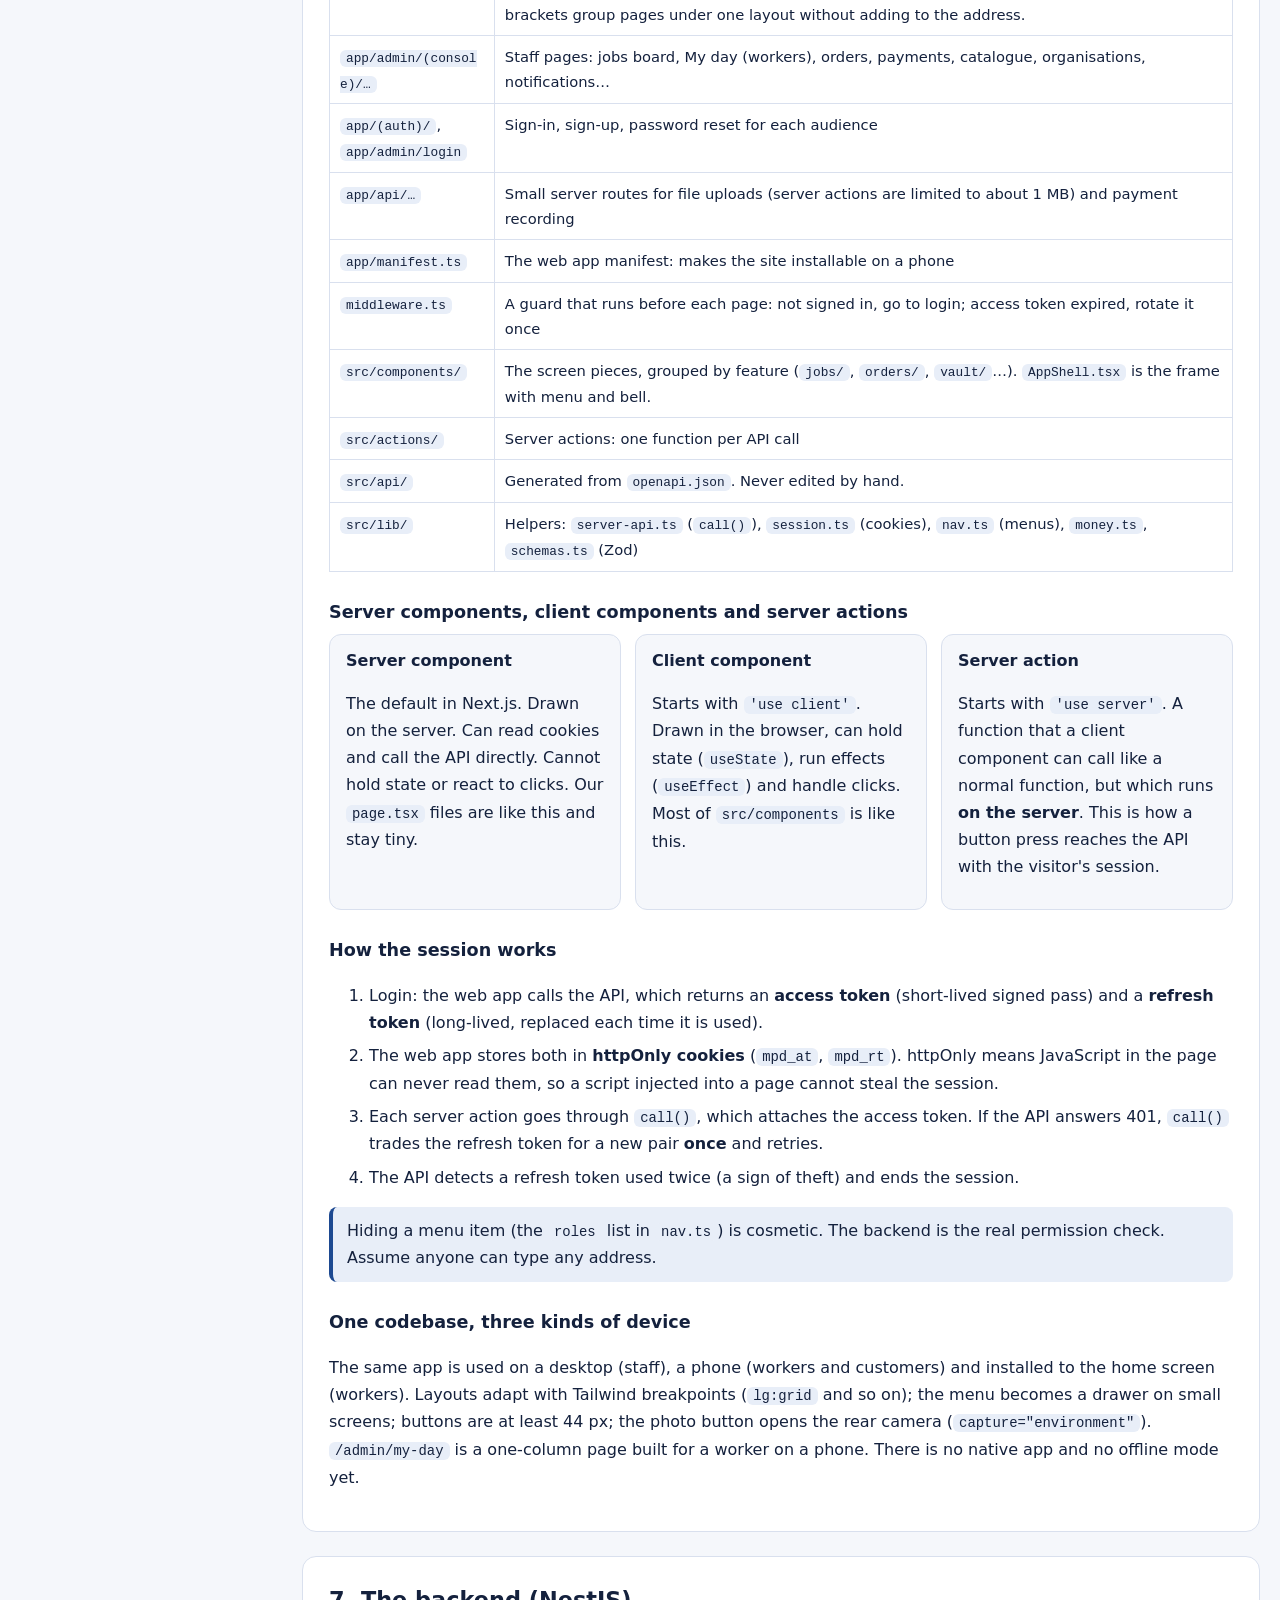
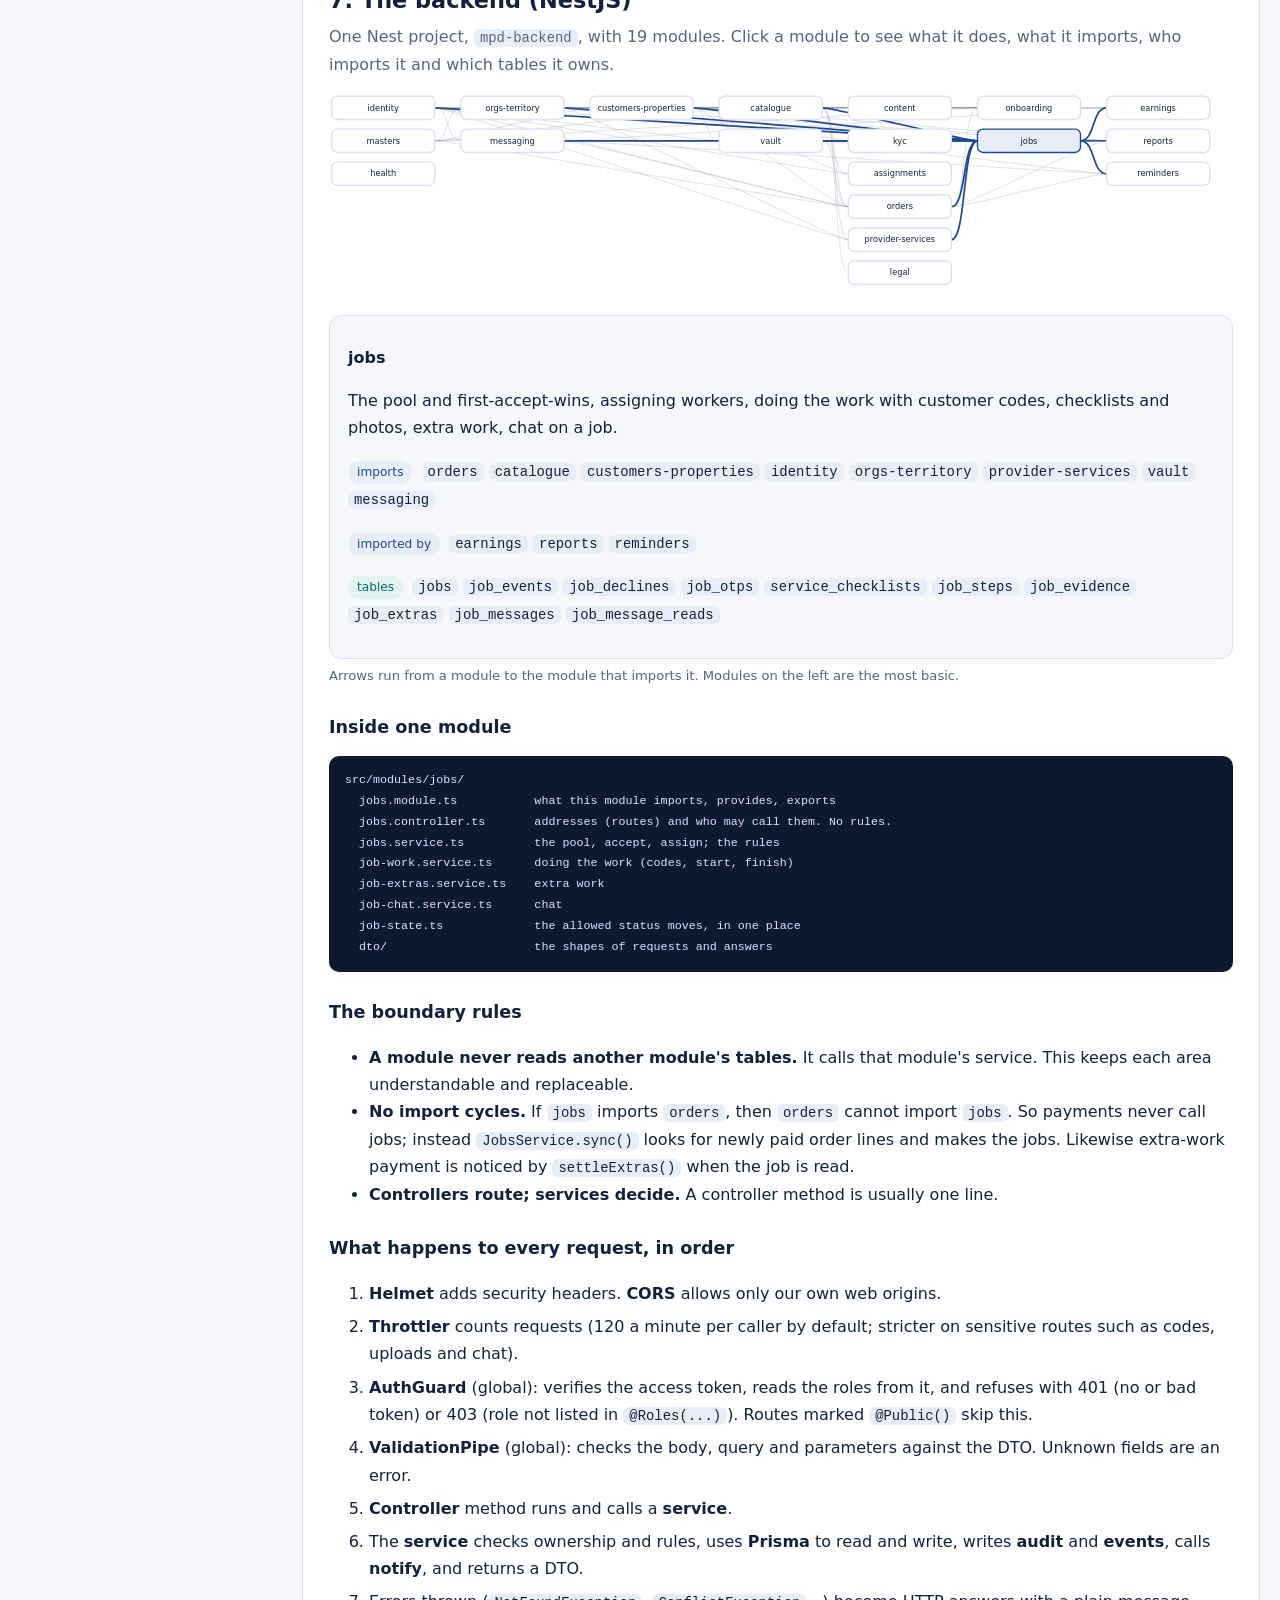
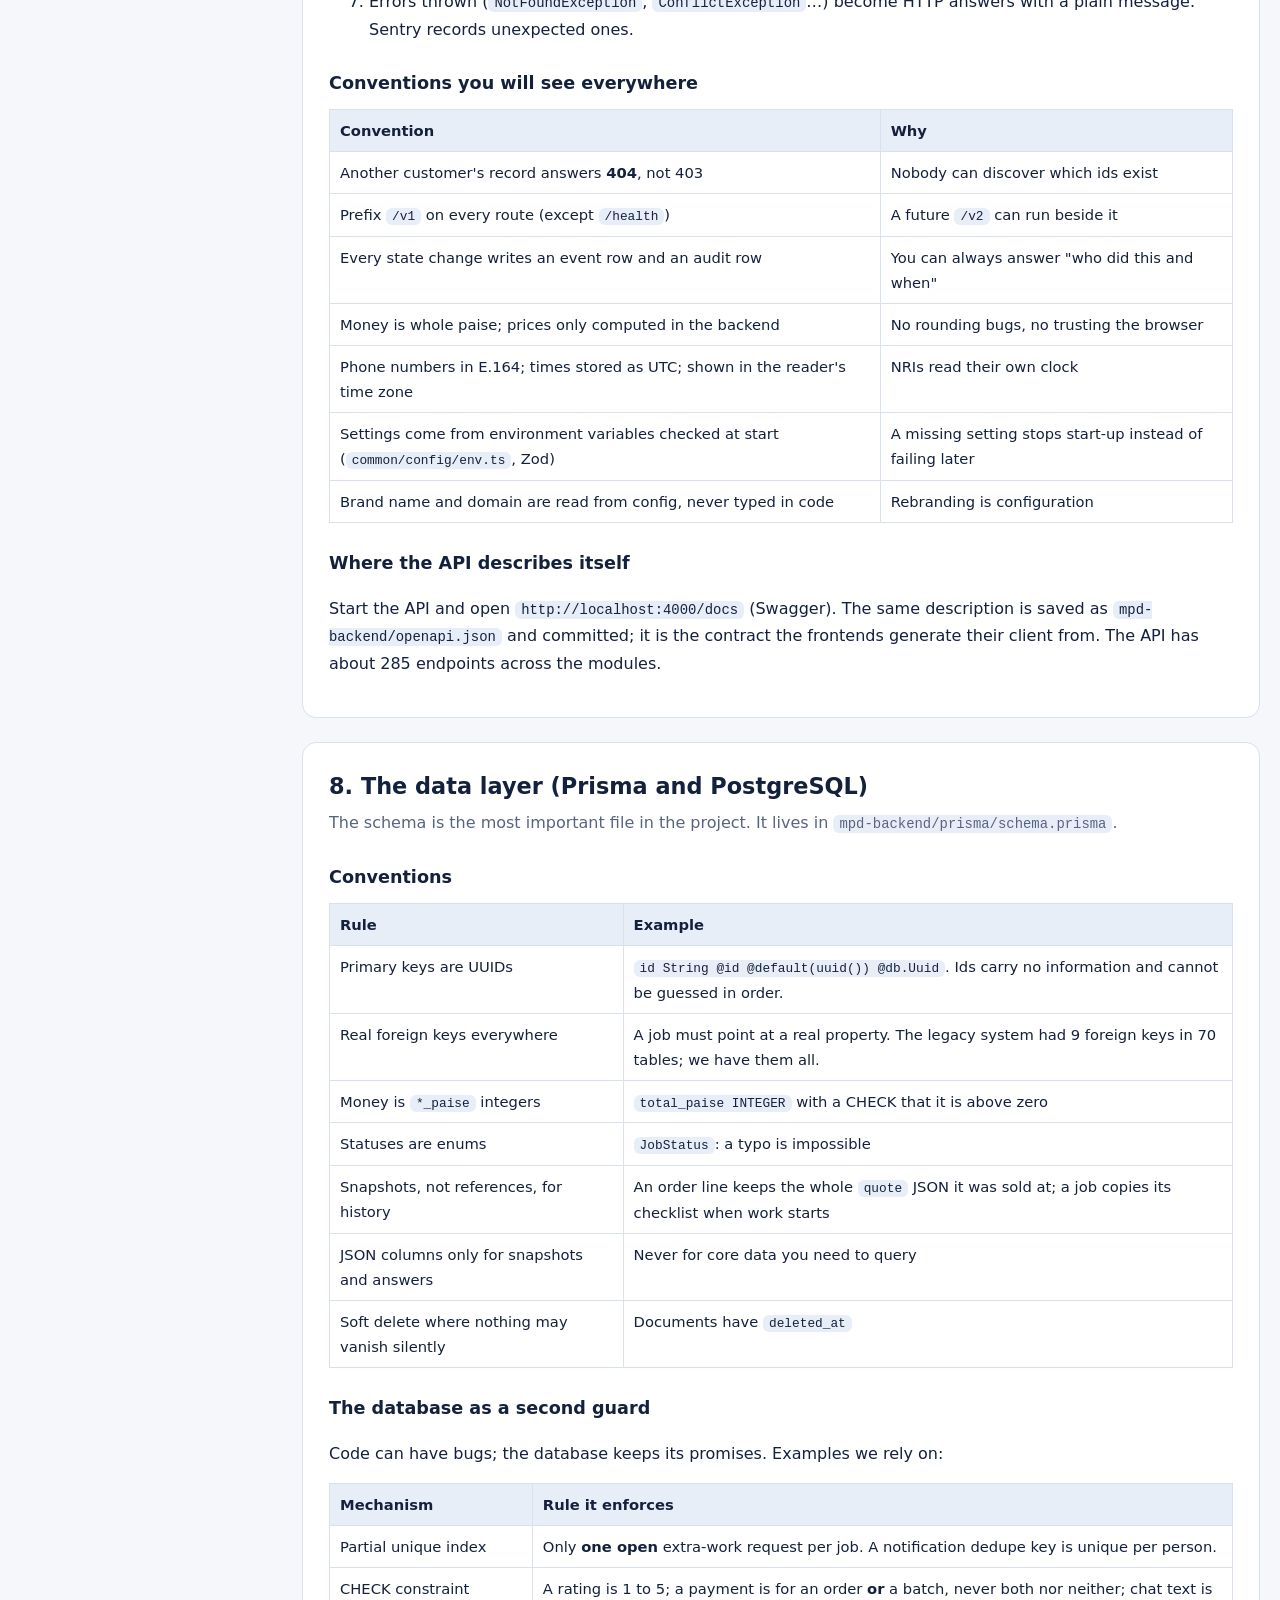
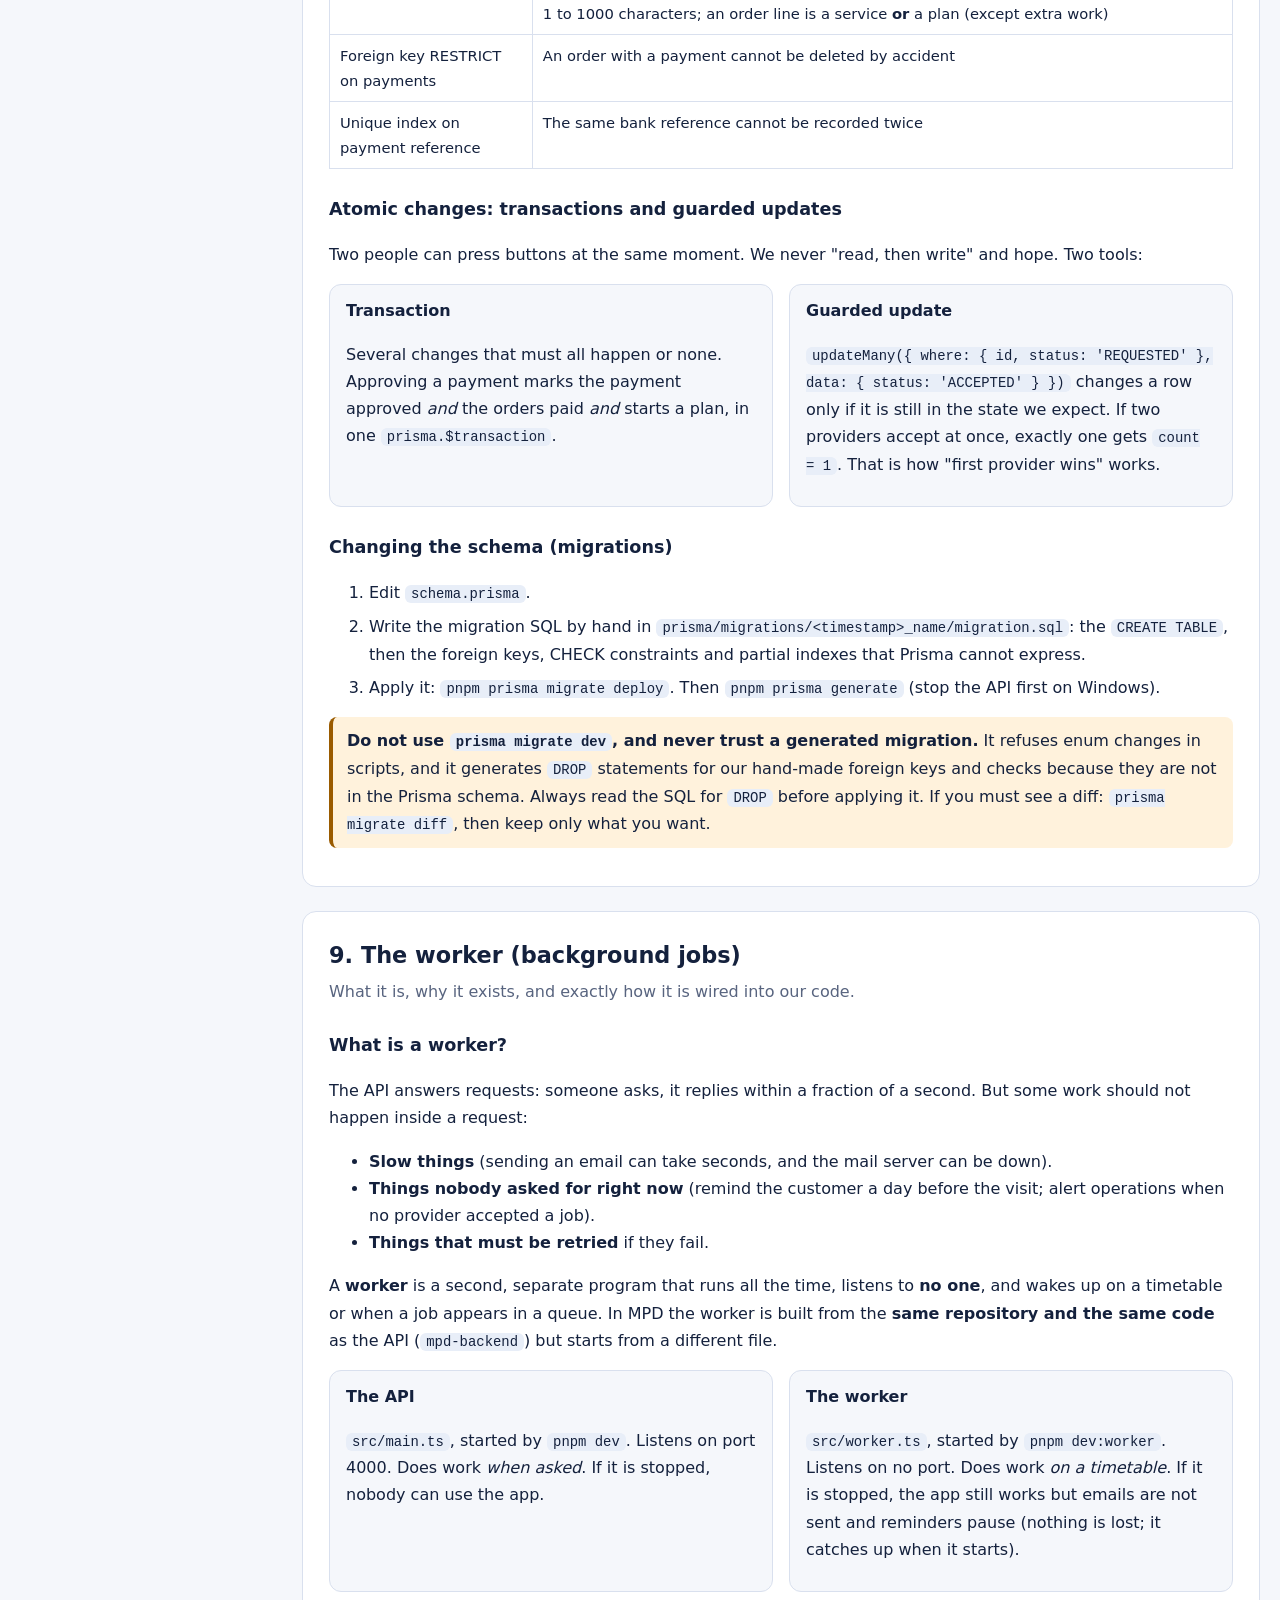
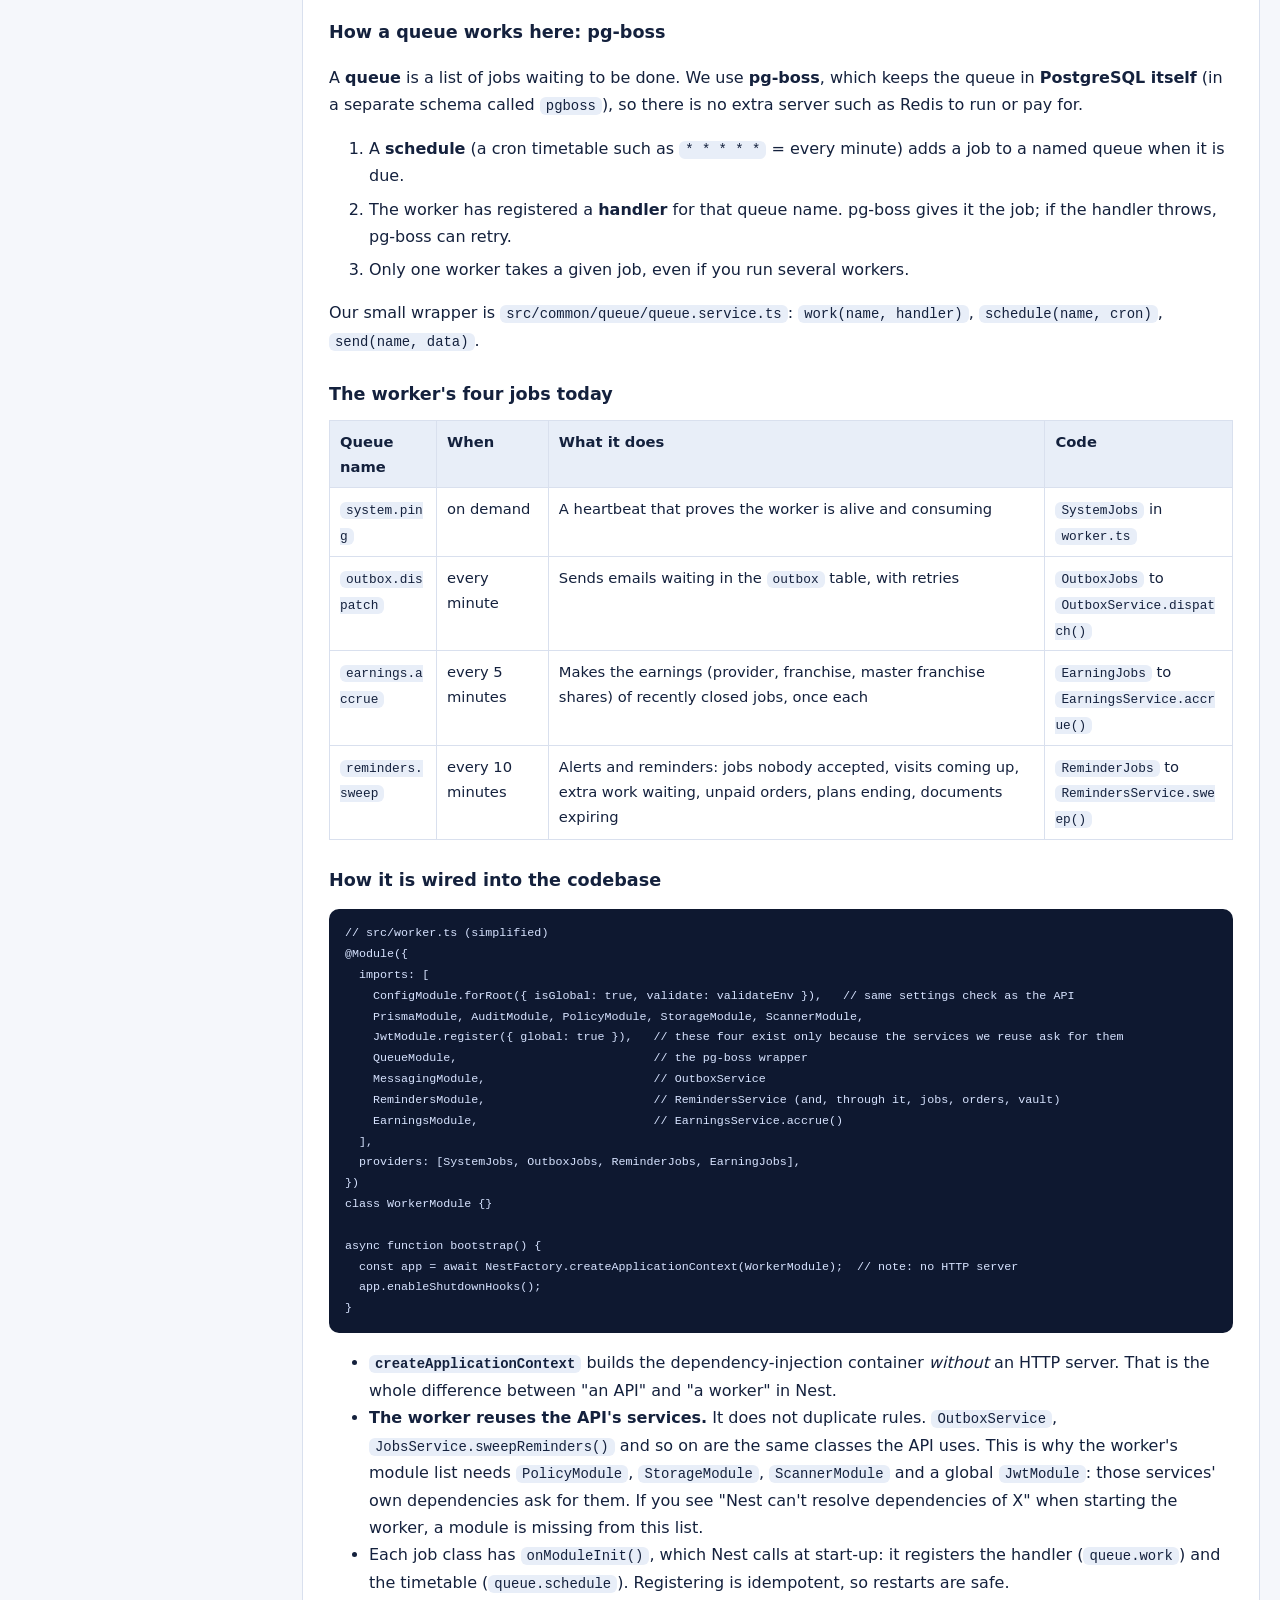
==== commit bb0ecf41: "docs: M7.0, engineering and tester handbook updates Co-Authored-By: Claude Sonnet 5.5 <noreply@anthr" ====
--- a/engineering/index.html
+++ b/engineering/index.html
@@ -119,7 +119,7 @@
 
 <section id="backend" data-group="How it runs">
 <h2>7. The backend (NestJS)</h2>
-<p class="lead">One Nest project, <code>mpd-backend</code>, with 18 modules. Click a module to see what it does, what it imports, who imports it and which tables it owns.</p>
+<p class="lead">One Nest project, <code>mpd-backend</code>, with 19 modules. Click a module to see what it does, what it imports, who imports it and which tables it owns.</p>
 <div id="mod-graph"></div>
 <div class="panel" id="mod-info" style="margin-top:10px"></div>
 <div class="legend"><span>Arrows run from a module to the module that imports it. Modules on the left are the most basic.</span></div>
@@ -161,7 +161,7 @@
 <tr><td>Brand name and domain are read from config, never typed in code</td><td>Rebranding is configuration</td></tr>
 </table>
 <h3>Where the API describes itself</h3>
-<p>Start the API and open <code>http://localhost:4000/docs</code> (Swagger). The same description is saved as <code>mpd-backend/openapi.json</code> and committed; it is the contract the frontends generate their client from. The API has about 281 endpoints across the modules.</p>
+<p>Start the API and open <code>http://localhost:4000/docs</code> (Swagger). The same description is saved as <code>mpd-backend/openapi.json</code> and committed; it is the contract the frontends generate their client from. The API has about 285 endpoints across the modules.</p>
 </section>
 
 <section id="data" data-group="How it runs">
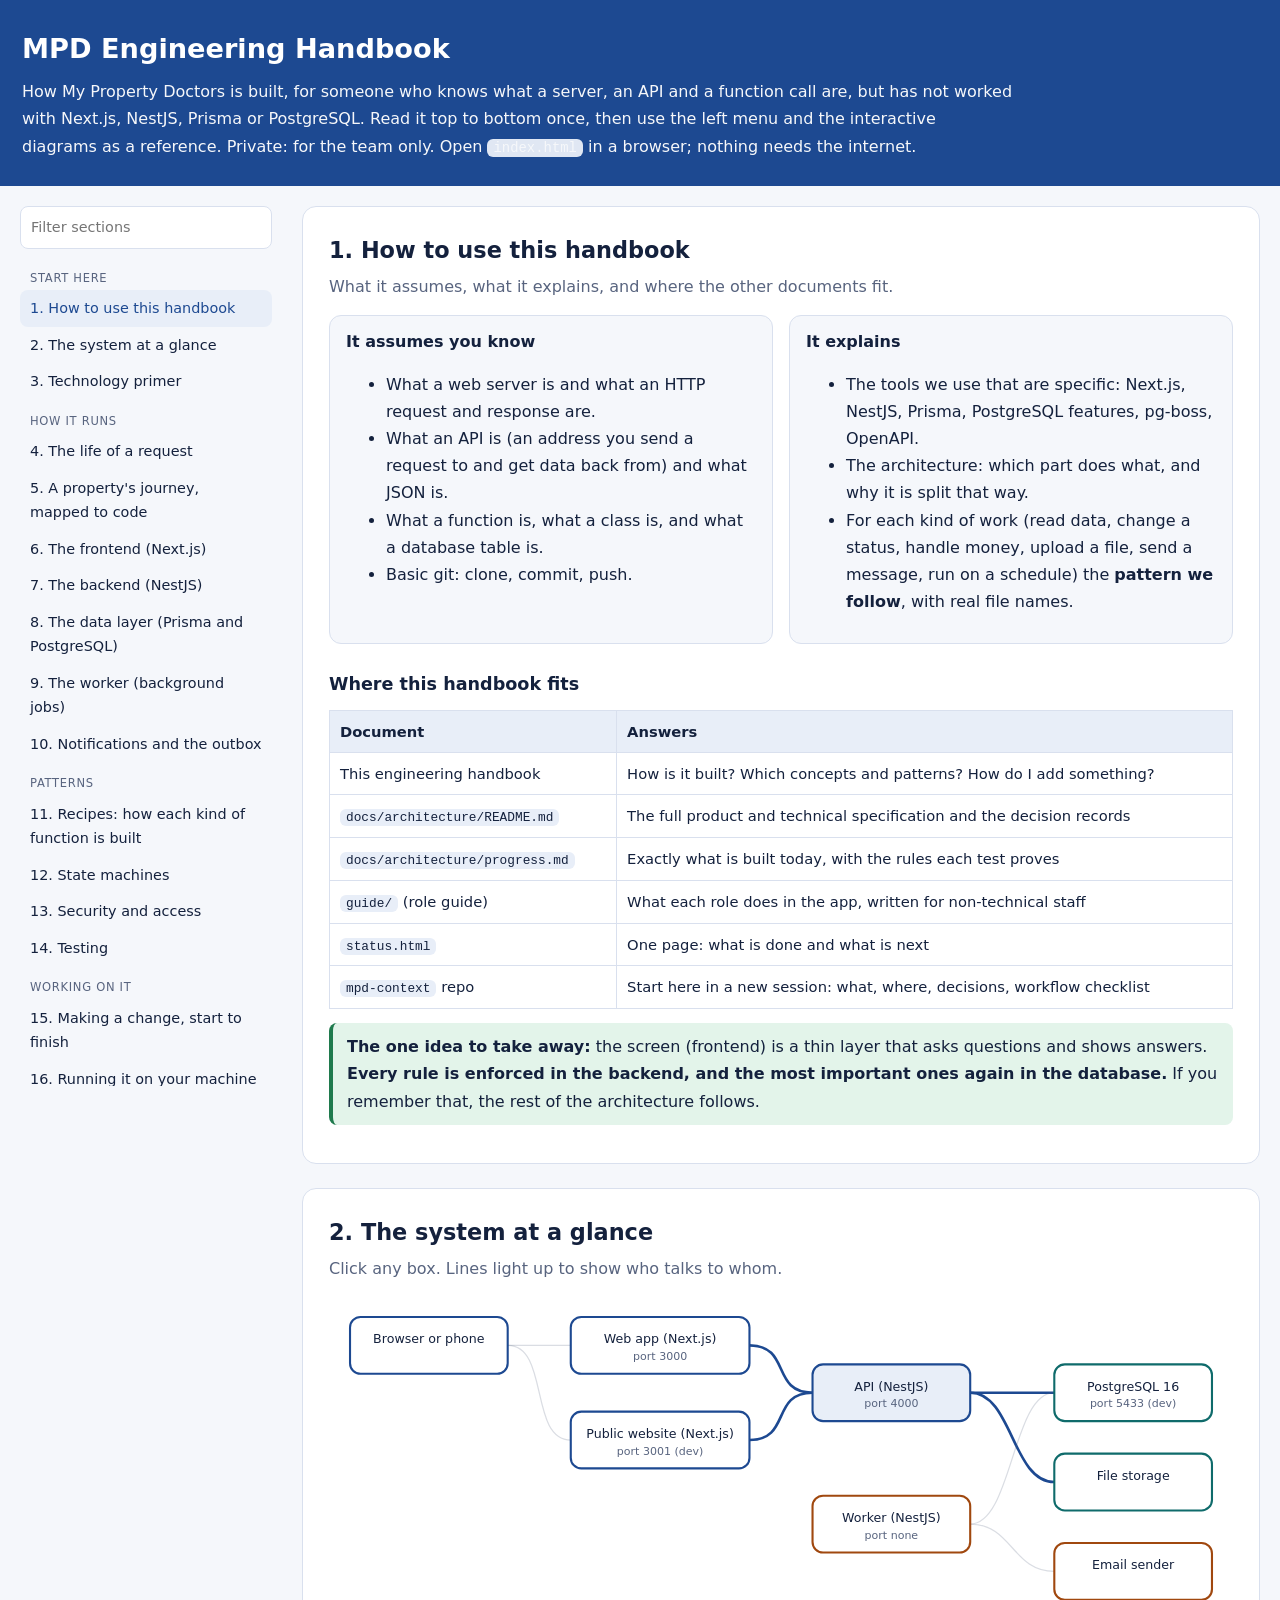
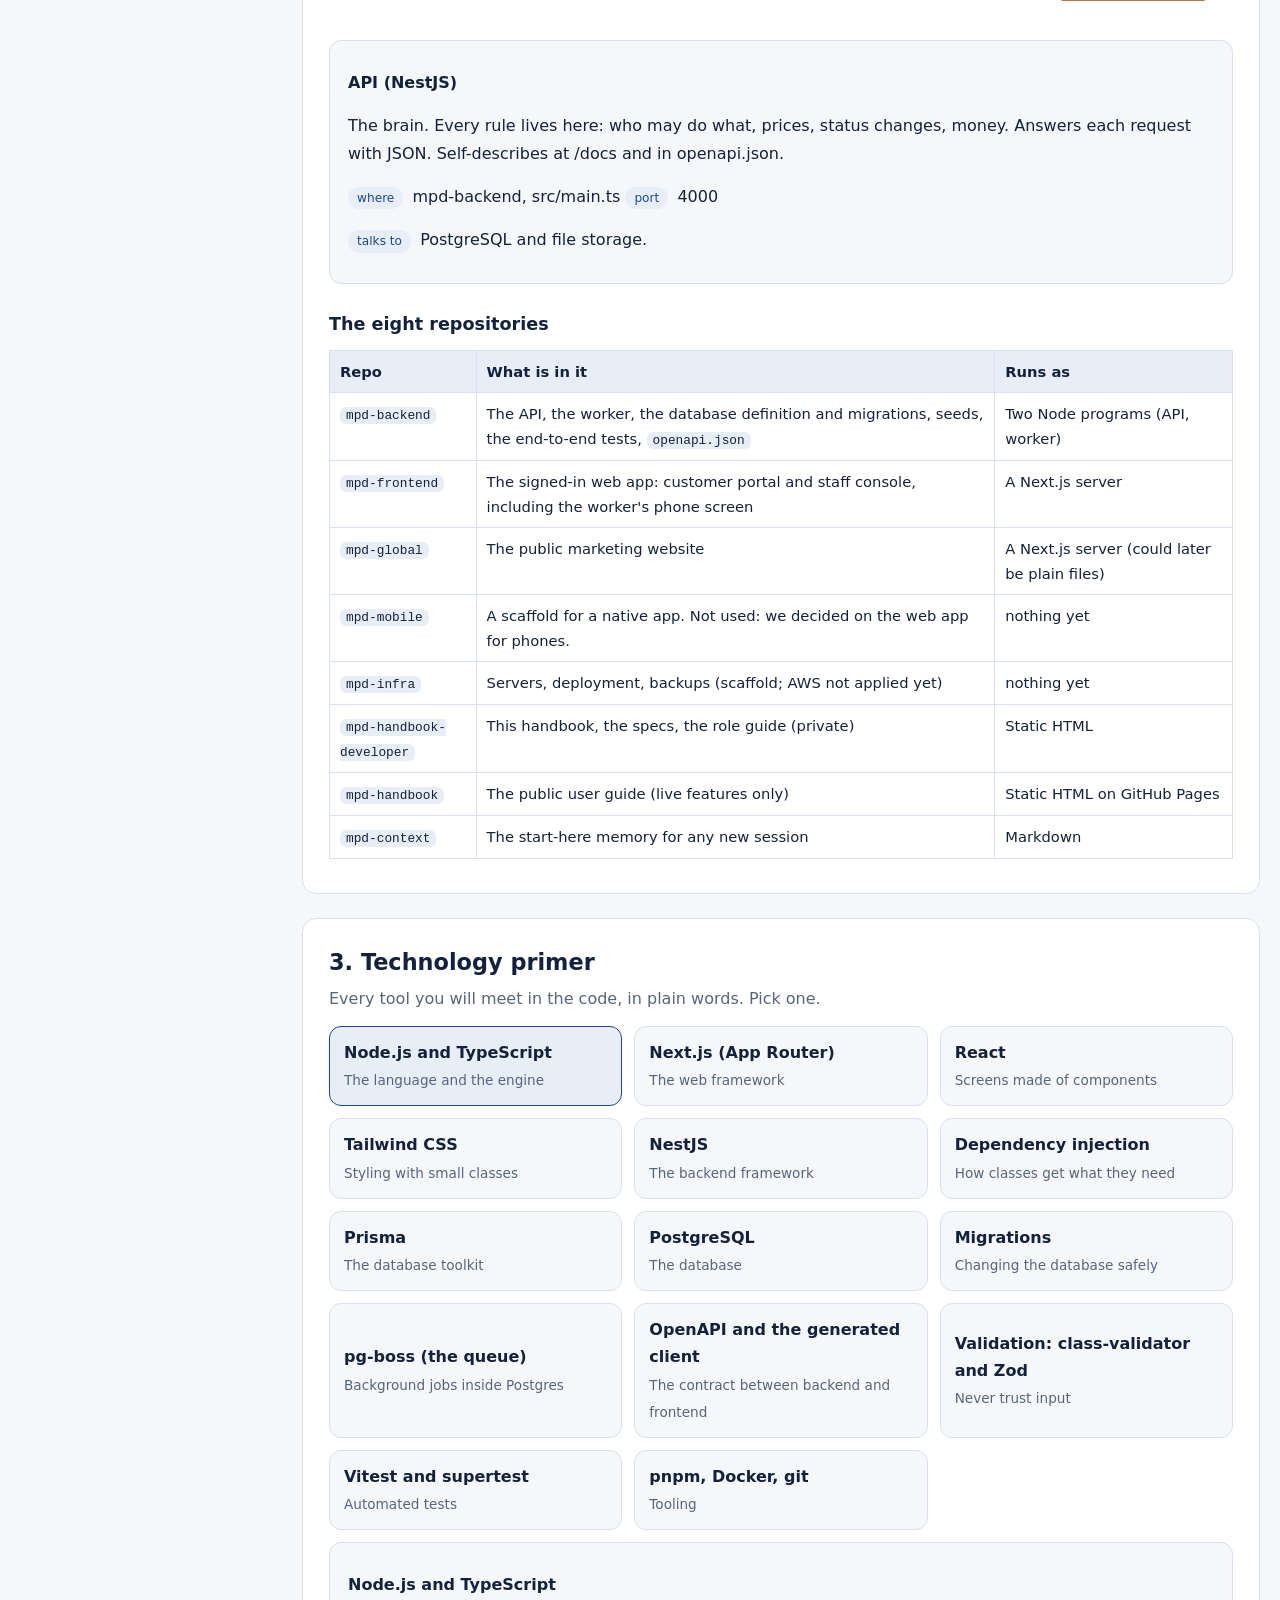
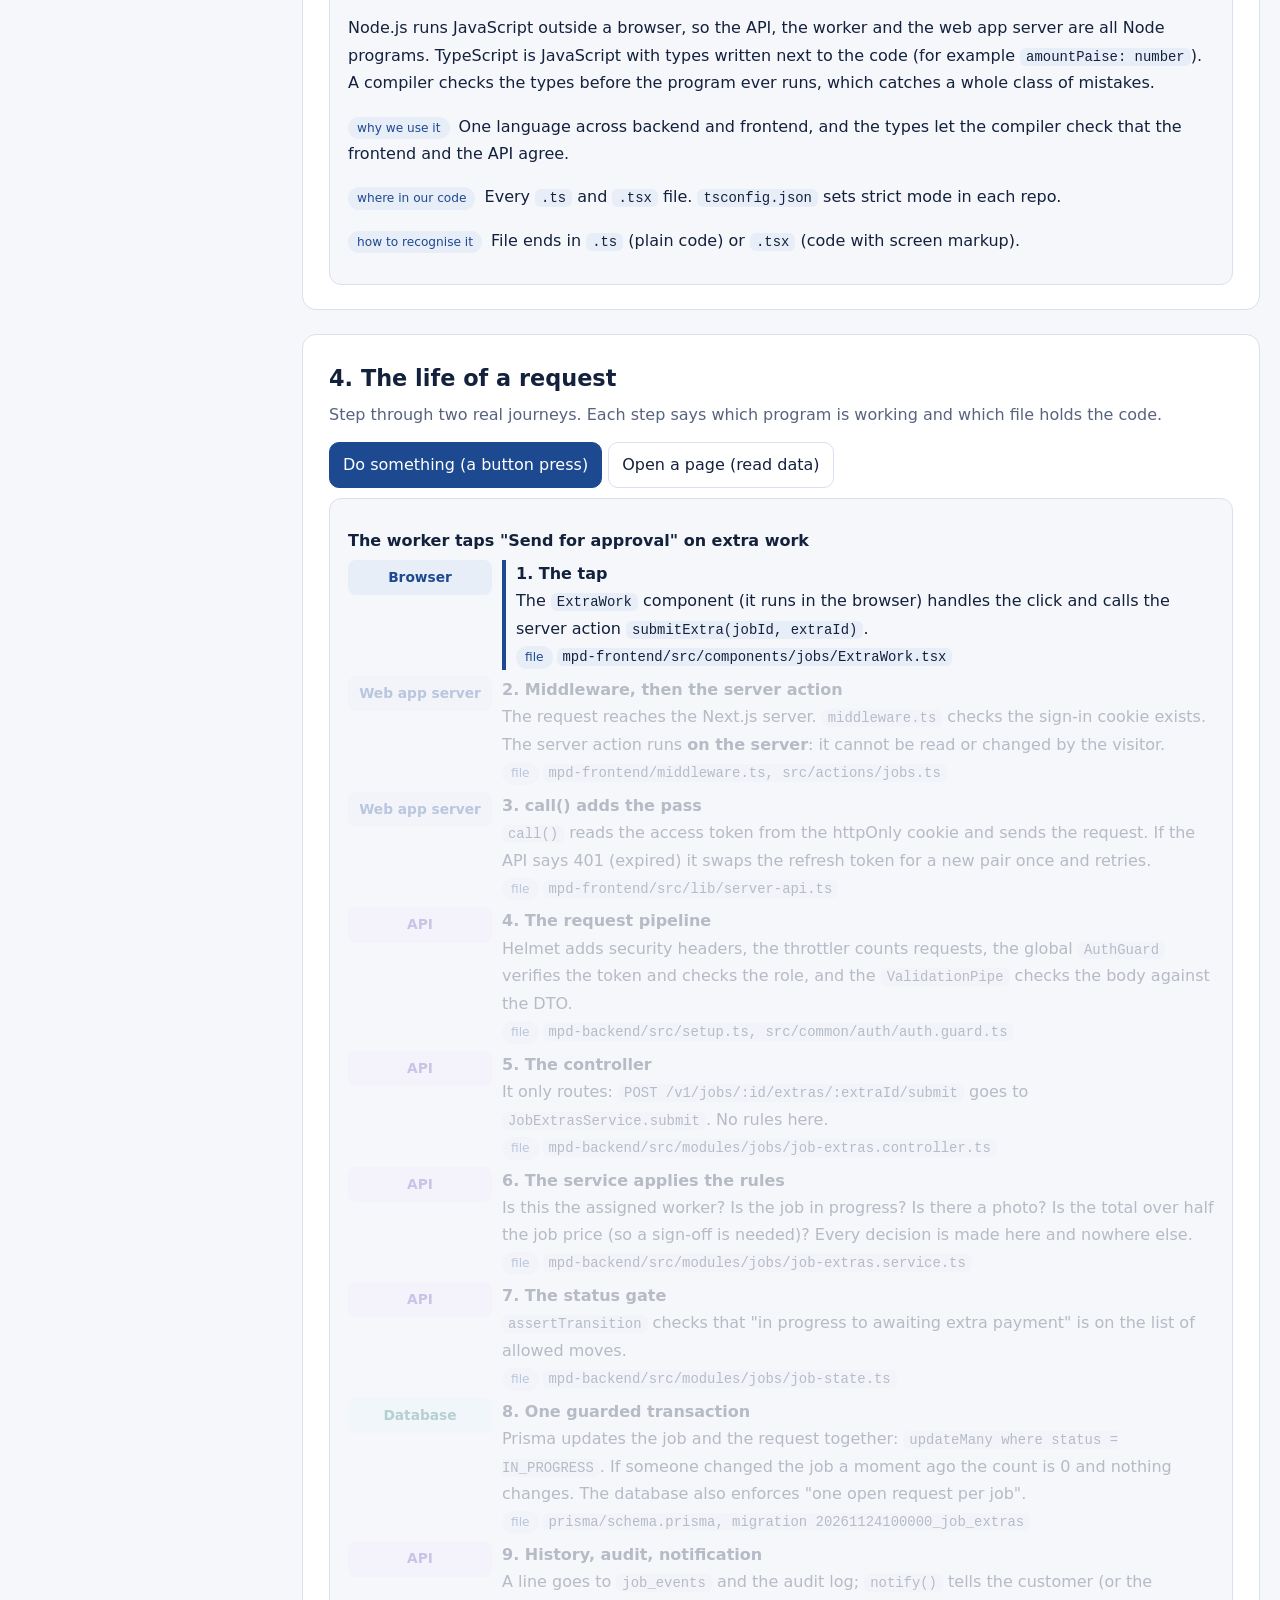
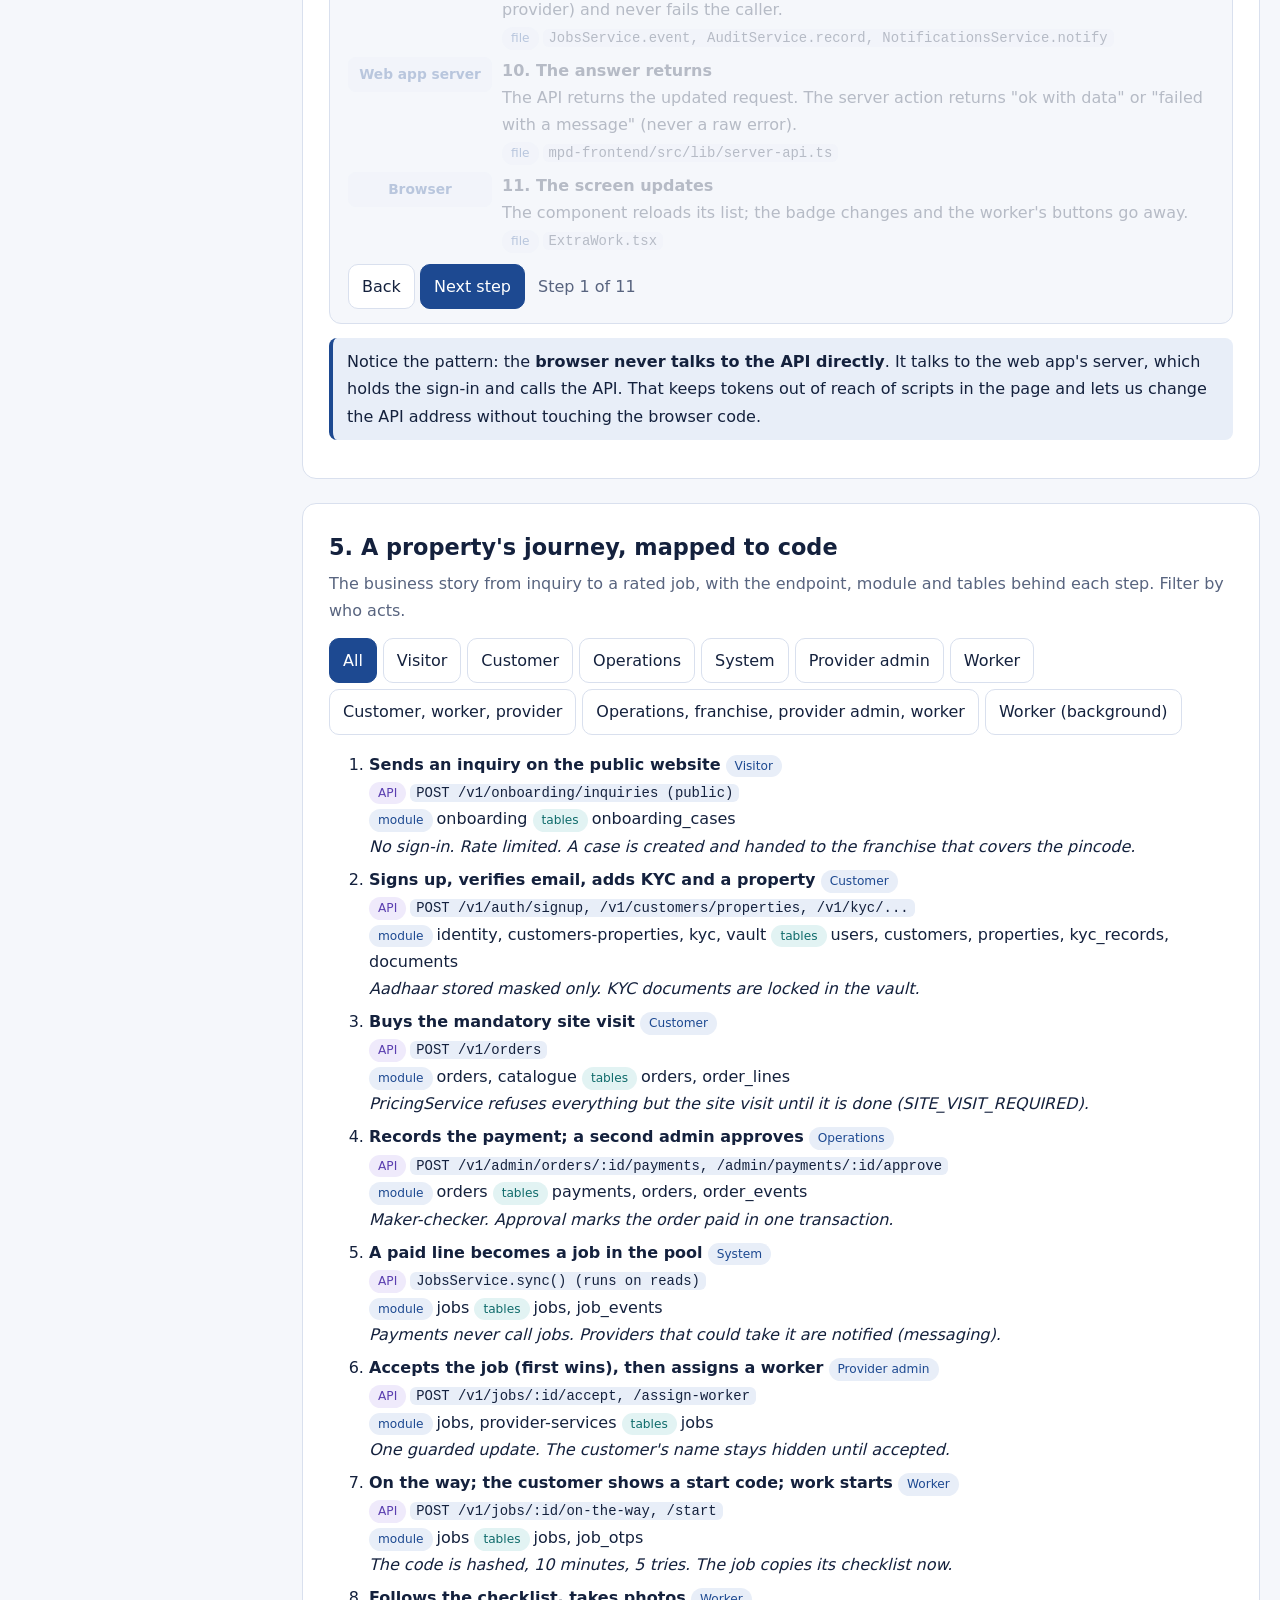
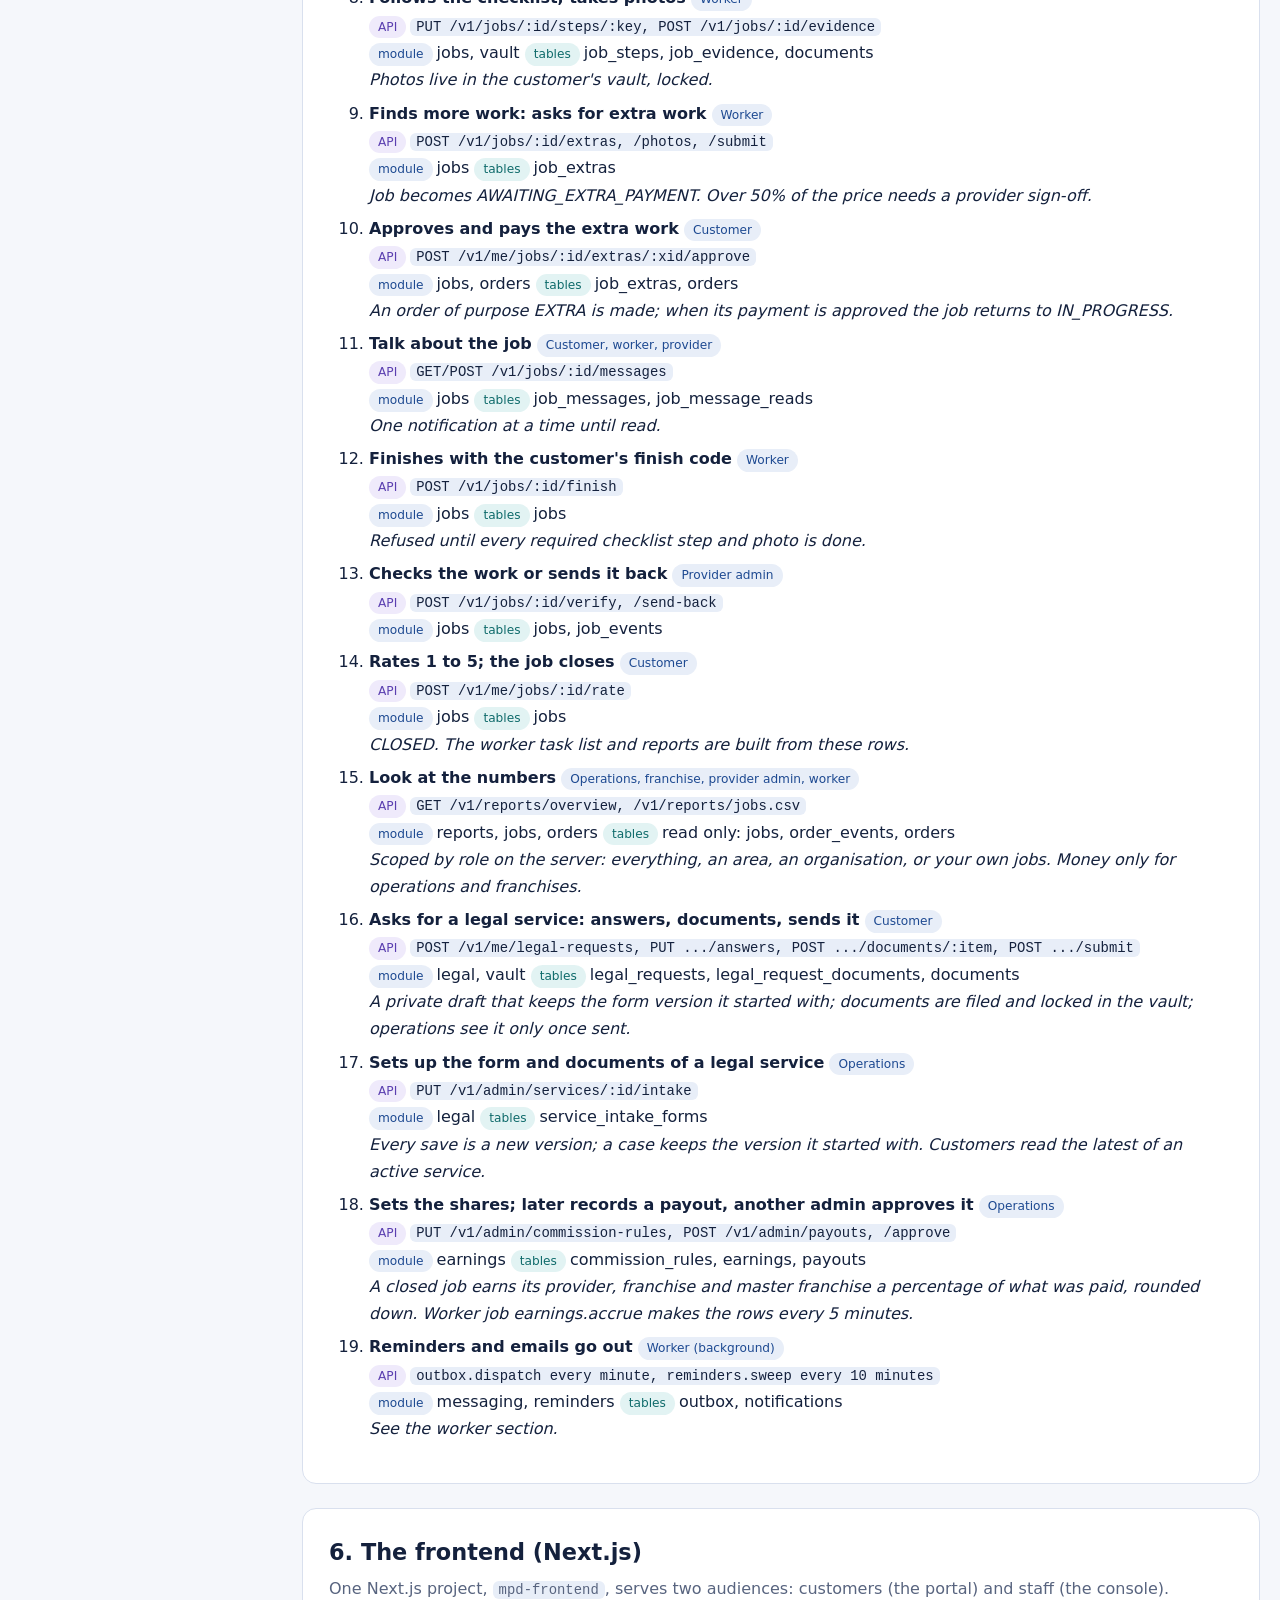
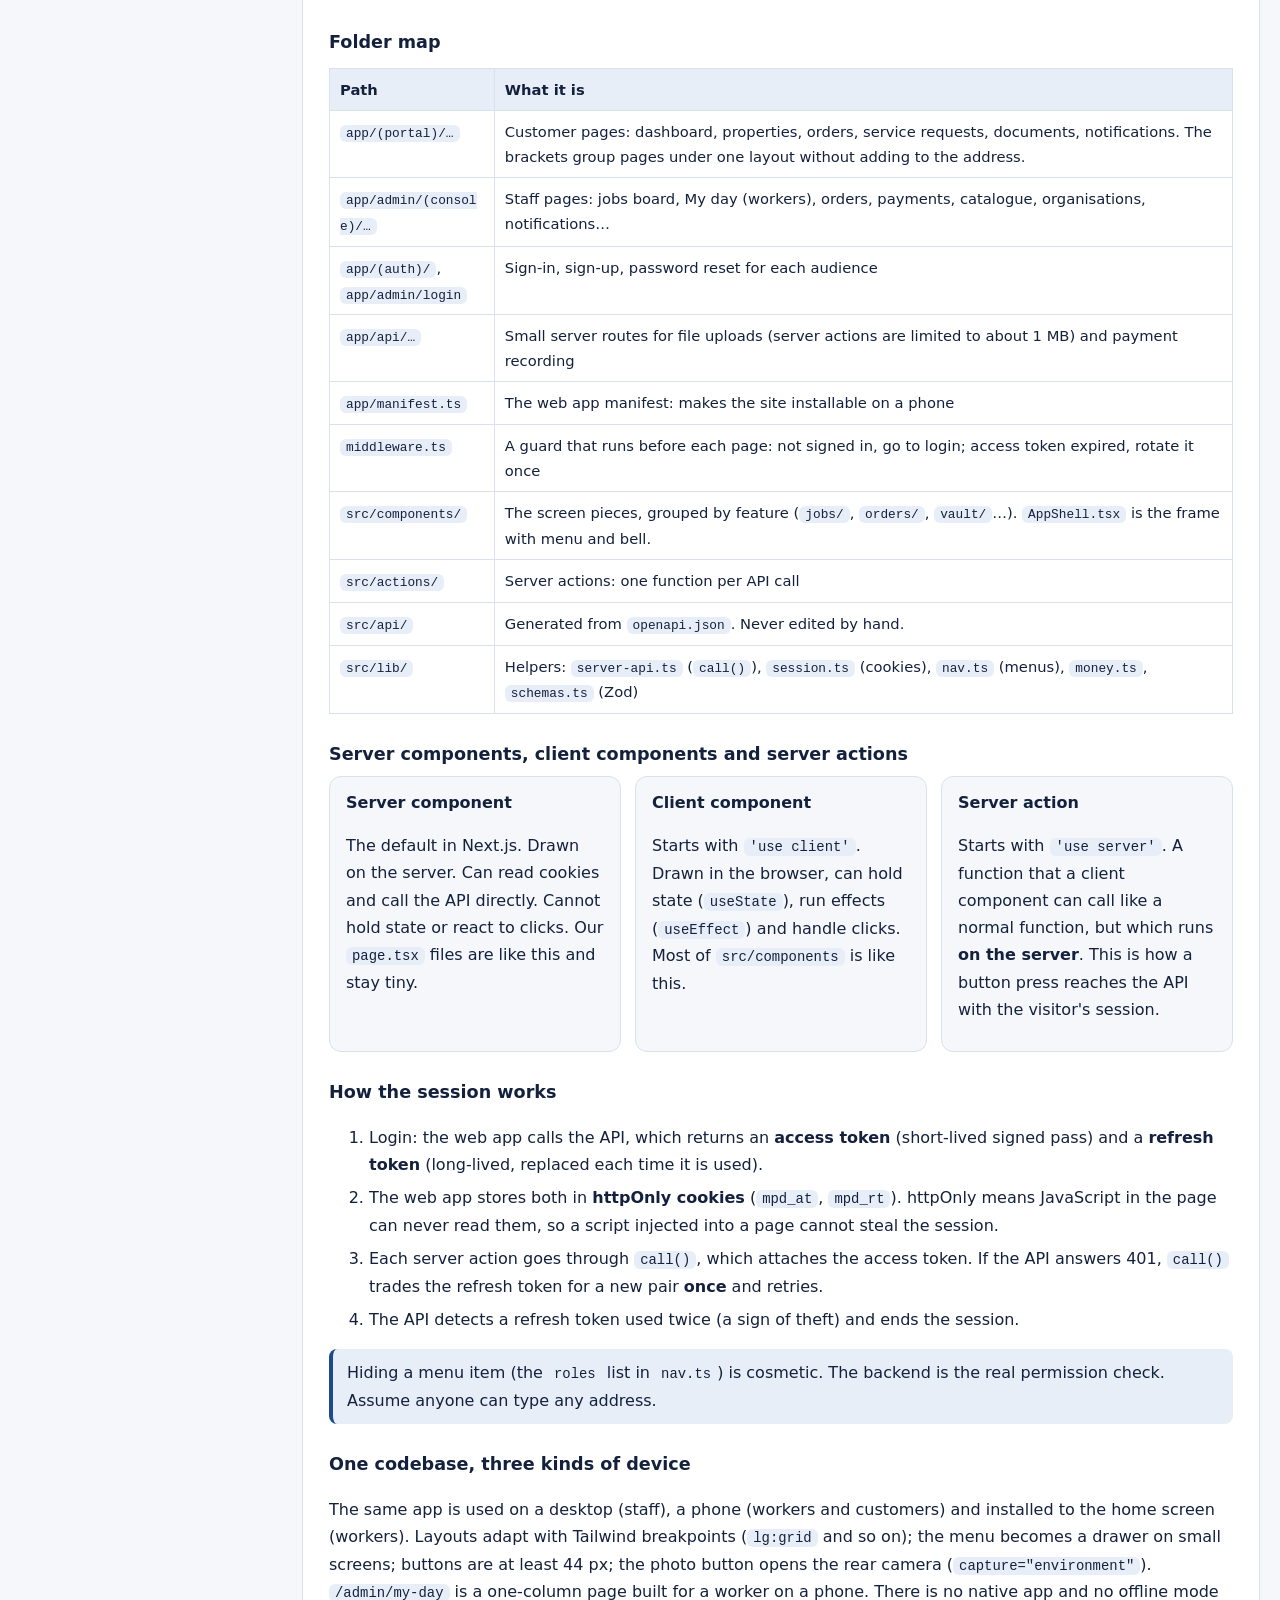
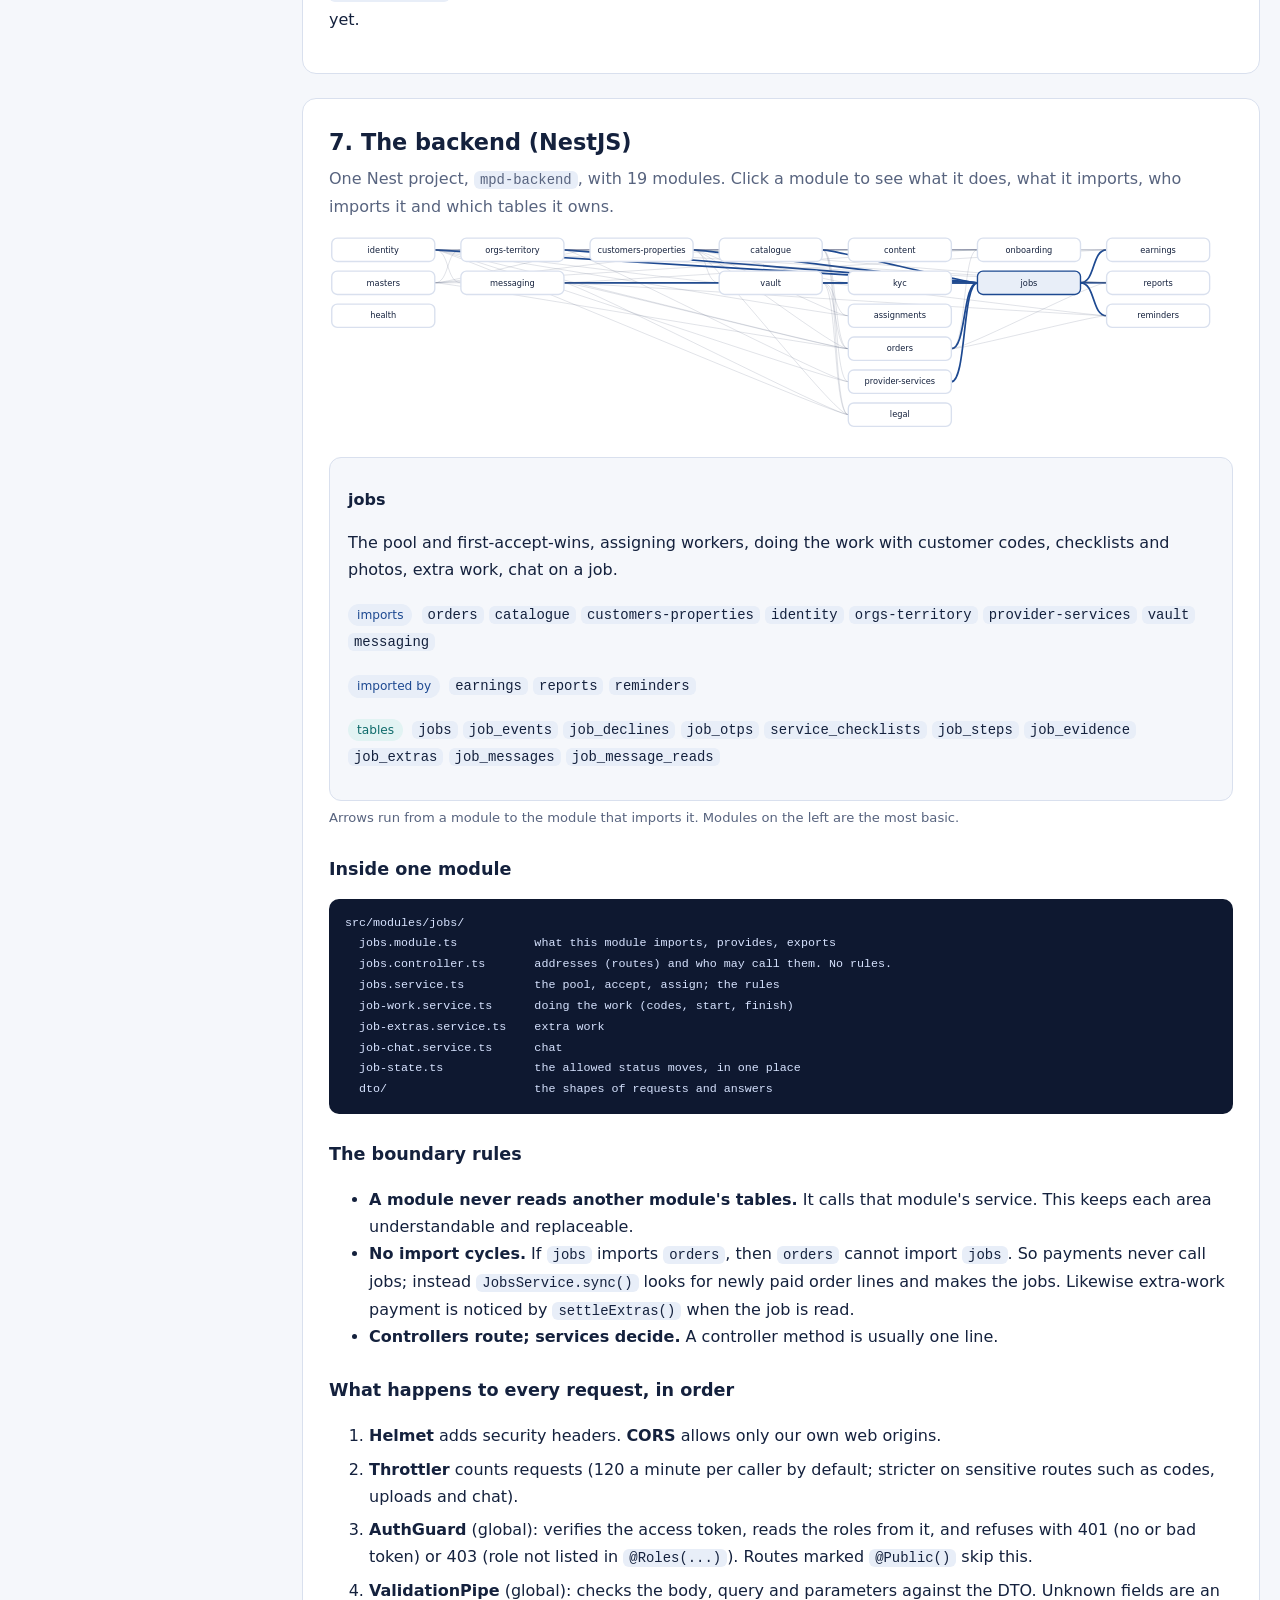
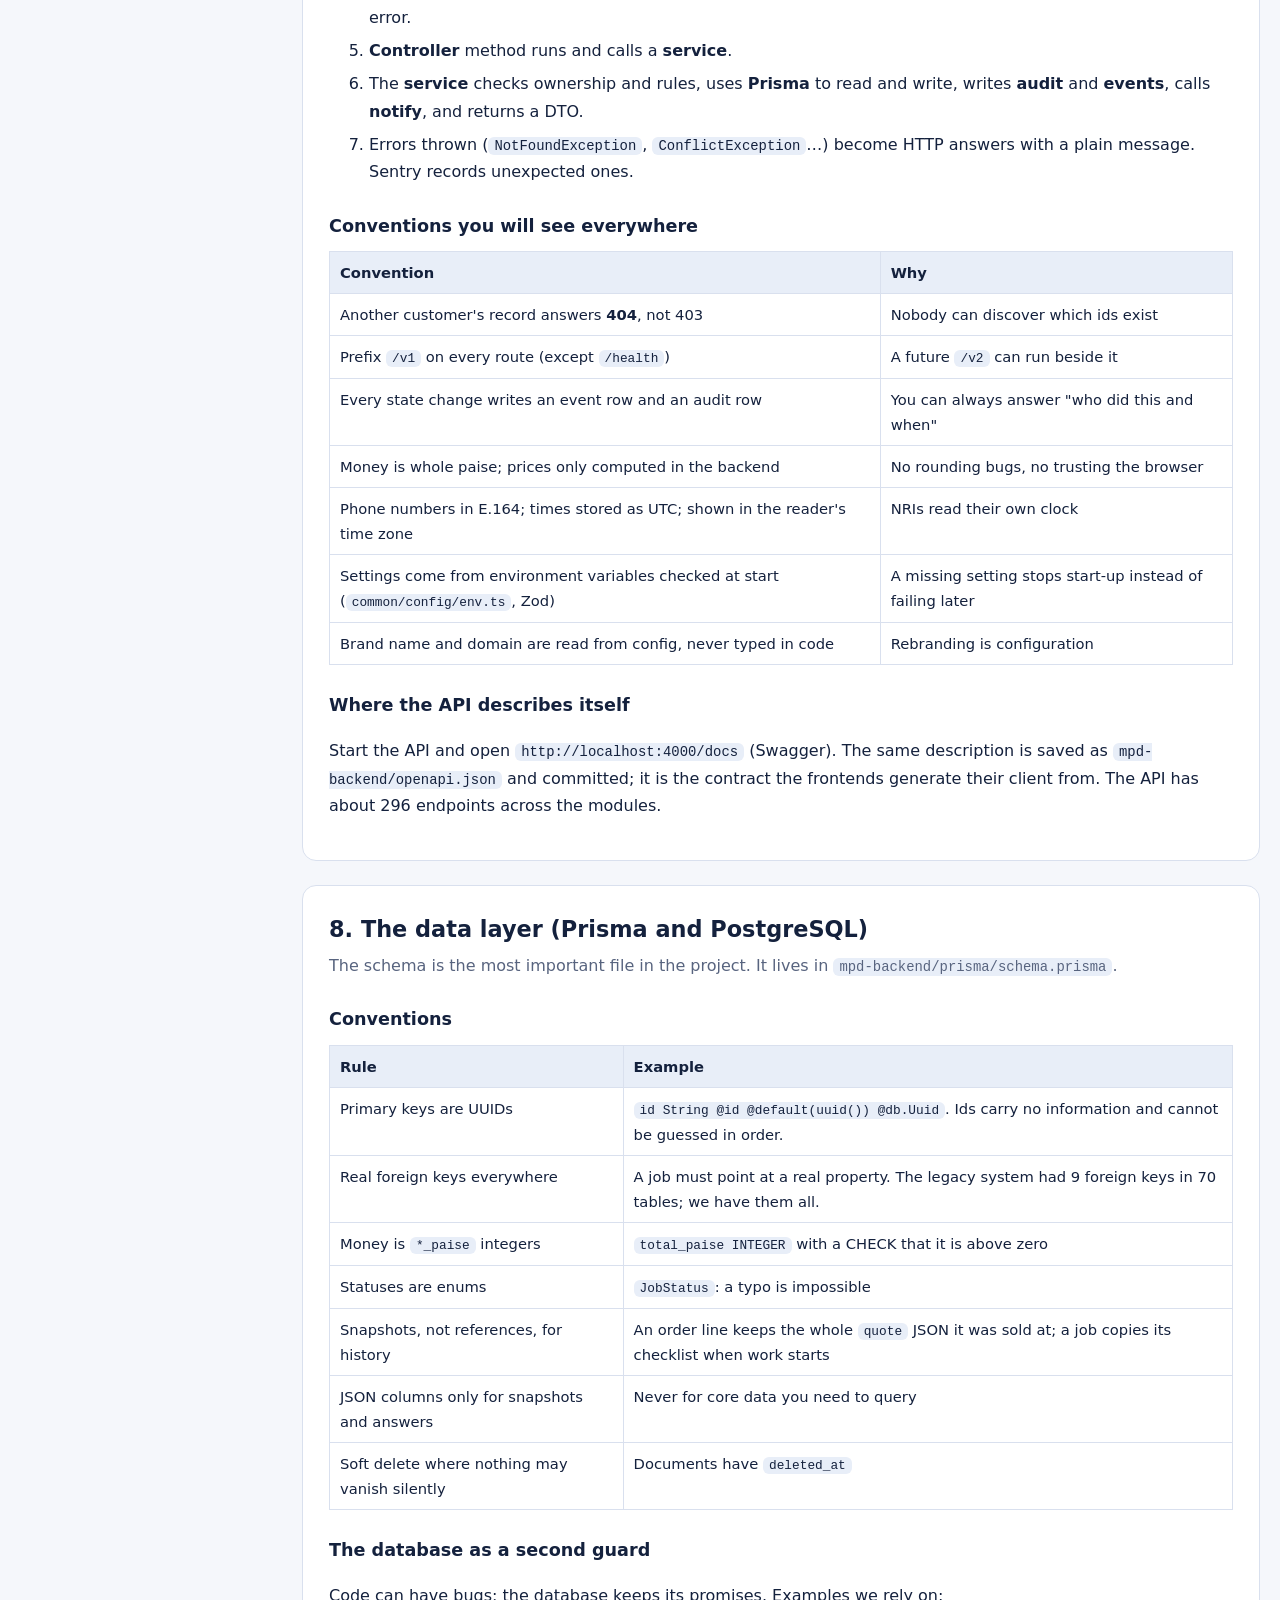
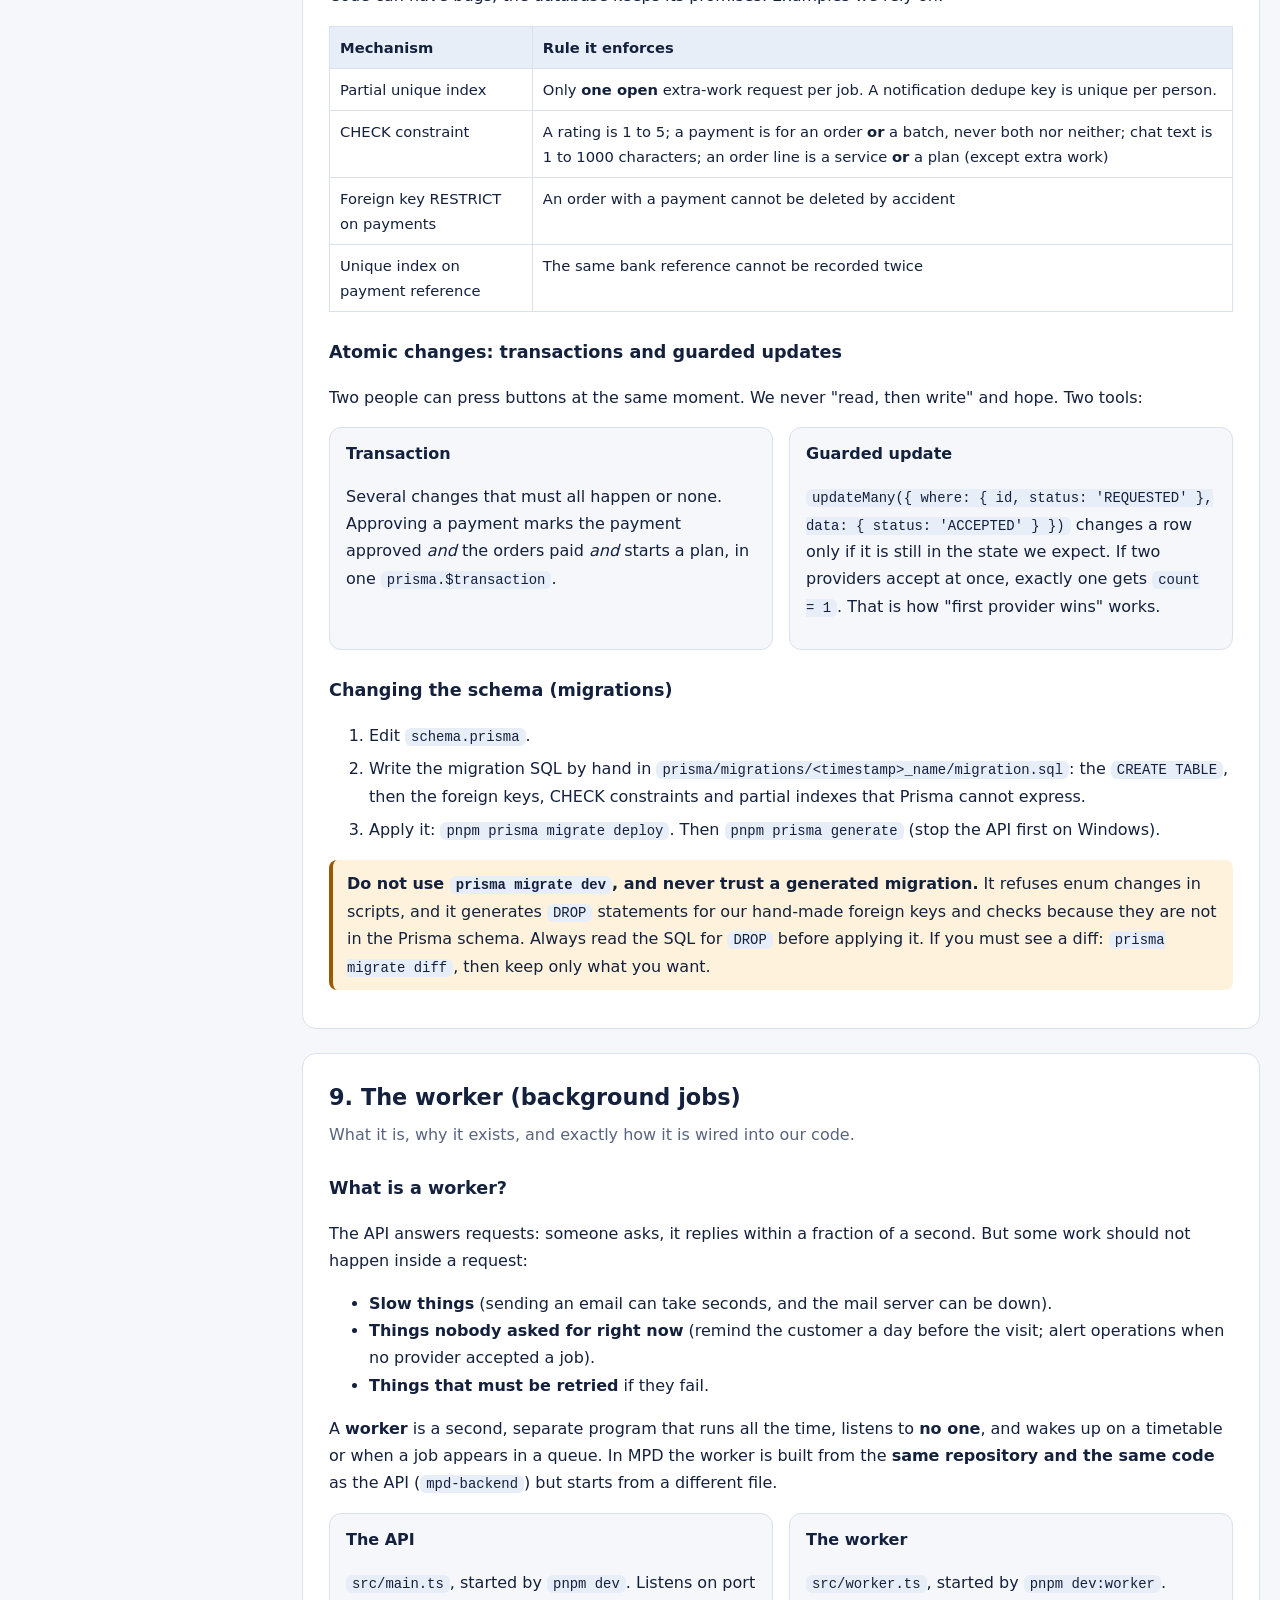
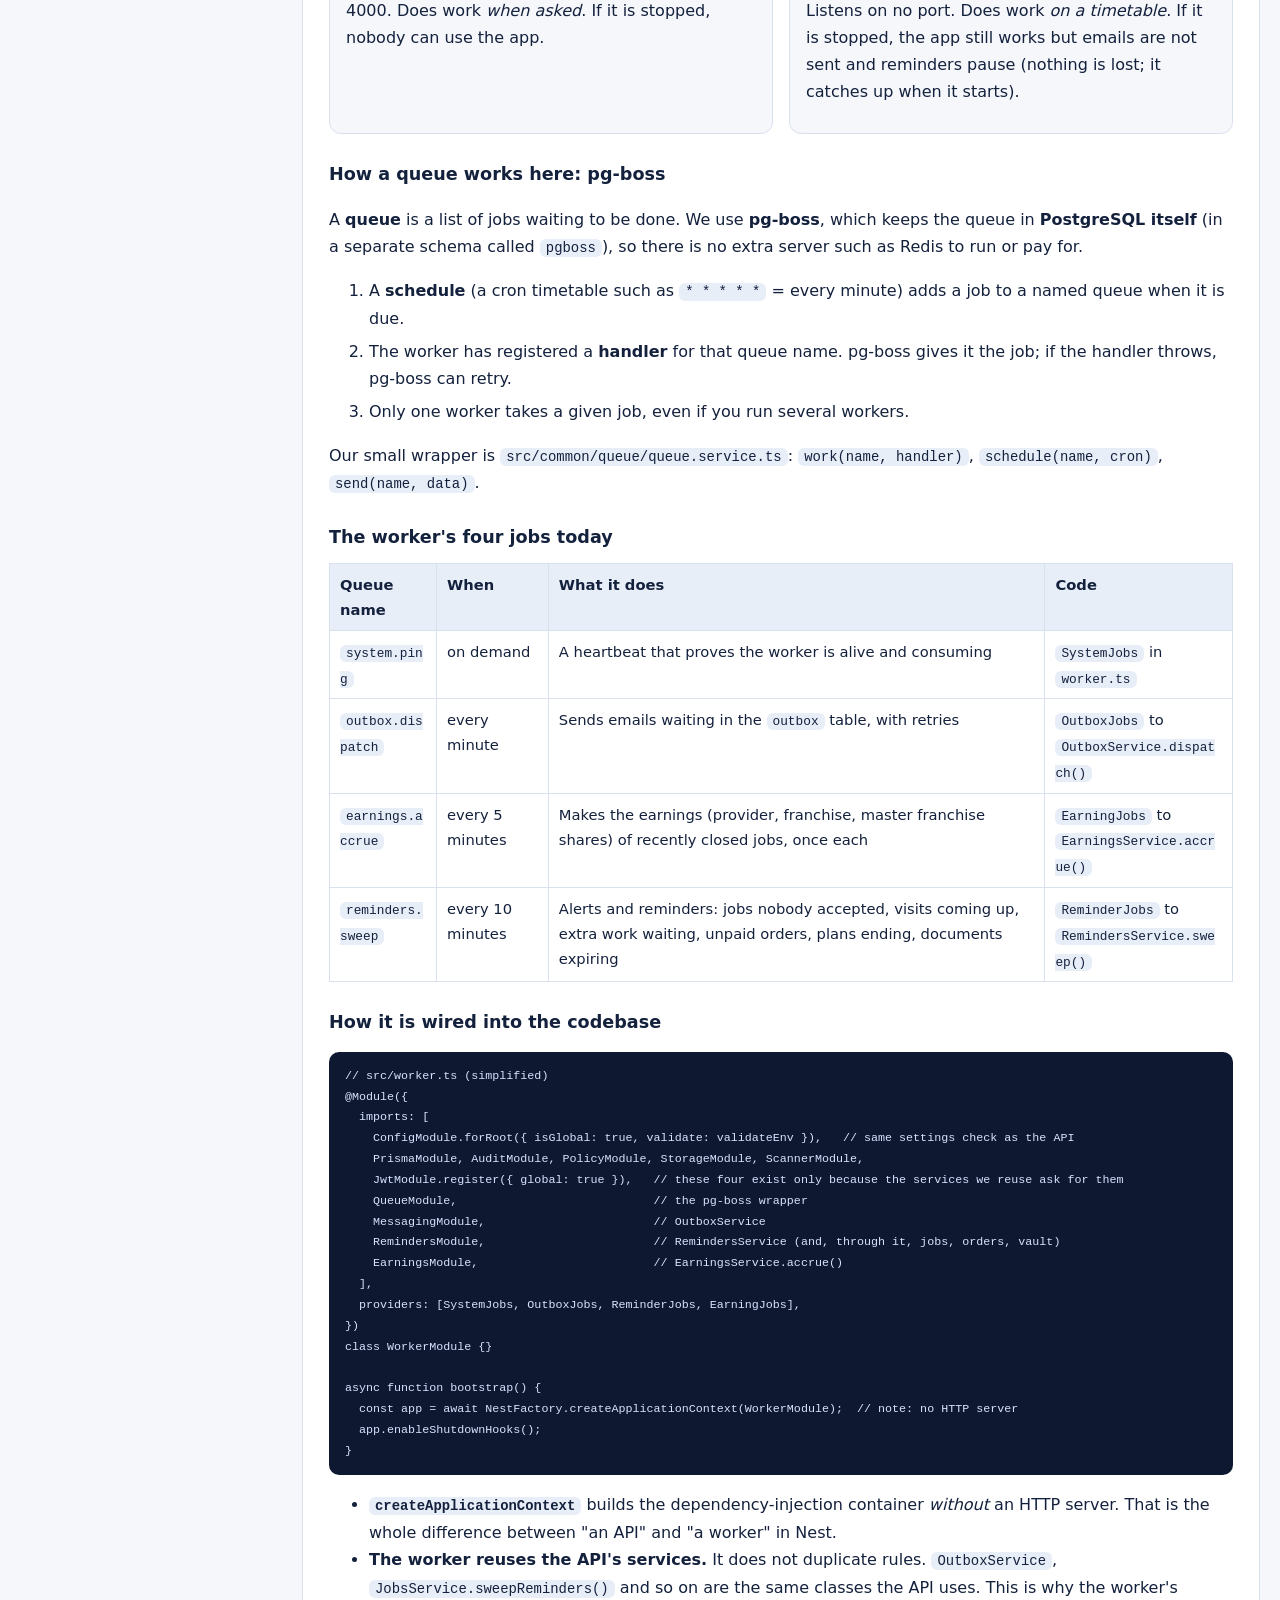
==== commit f6004df7: "docs: M7.1, engineering and tester handbook updates Co-Authored-By: Claude Sonnet 5.5 <noreply@anthr" ====
--- a/engineering/index.html
+++ b/engineering/index.html
@@ -161,7 +161,7 @@
 <tr><td>Brand name and domain are read from config, never typed in code</td><td>Rebranding is configuration</td></tr>
 </table>
 <h3>Where the API describes itself</h3>
-<p>Start the API and open <code>http://localhost:4000/docs</code> (Swagger). The same description is saved as <code>mpd-backend/openapi.json</code> and committed; it is the contract the frontends generate their client from. The API has about 285 endpoints across the modules.</p>
+<p>Start the API and open <code>http://localhost:4000/docs</code> (Swagger). The same description is saved as <code>mpd-backend/openapi.json</code> and committed; it is the contract the frontends generate their client from. The API has about 296 endpoints across the modules.</p>
 </section>
 
 <section id="data" data-group="How it runs">
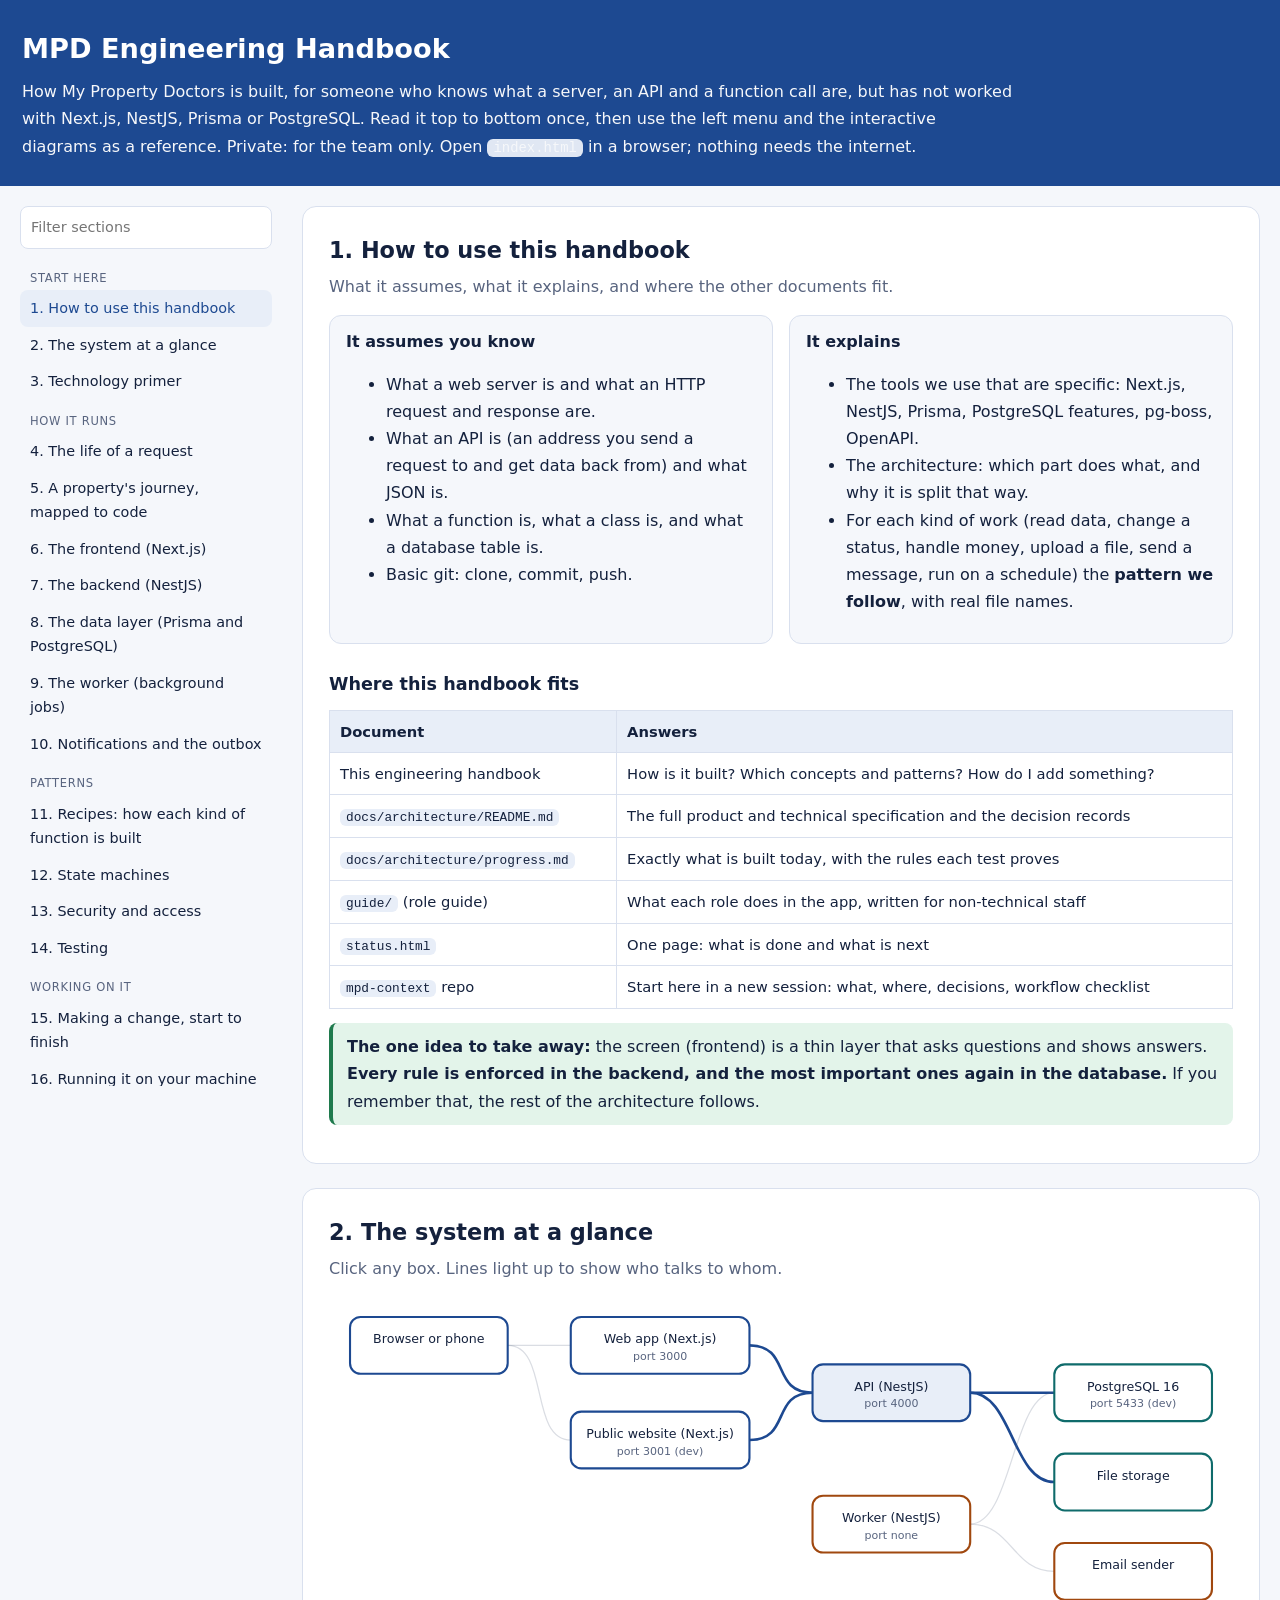
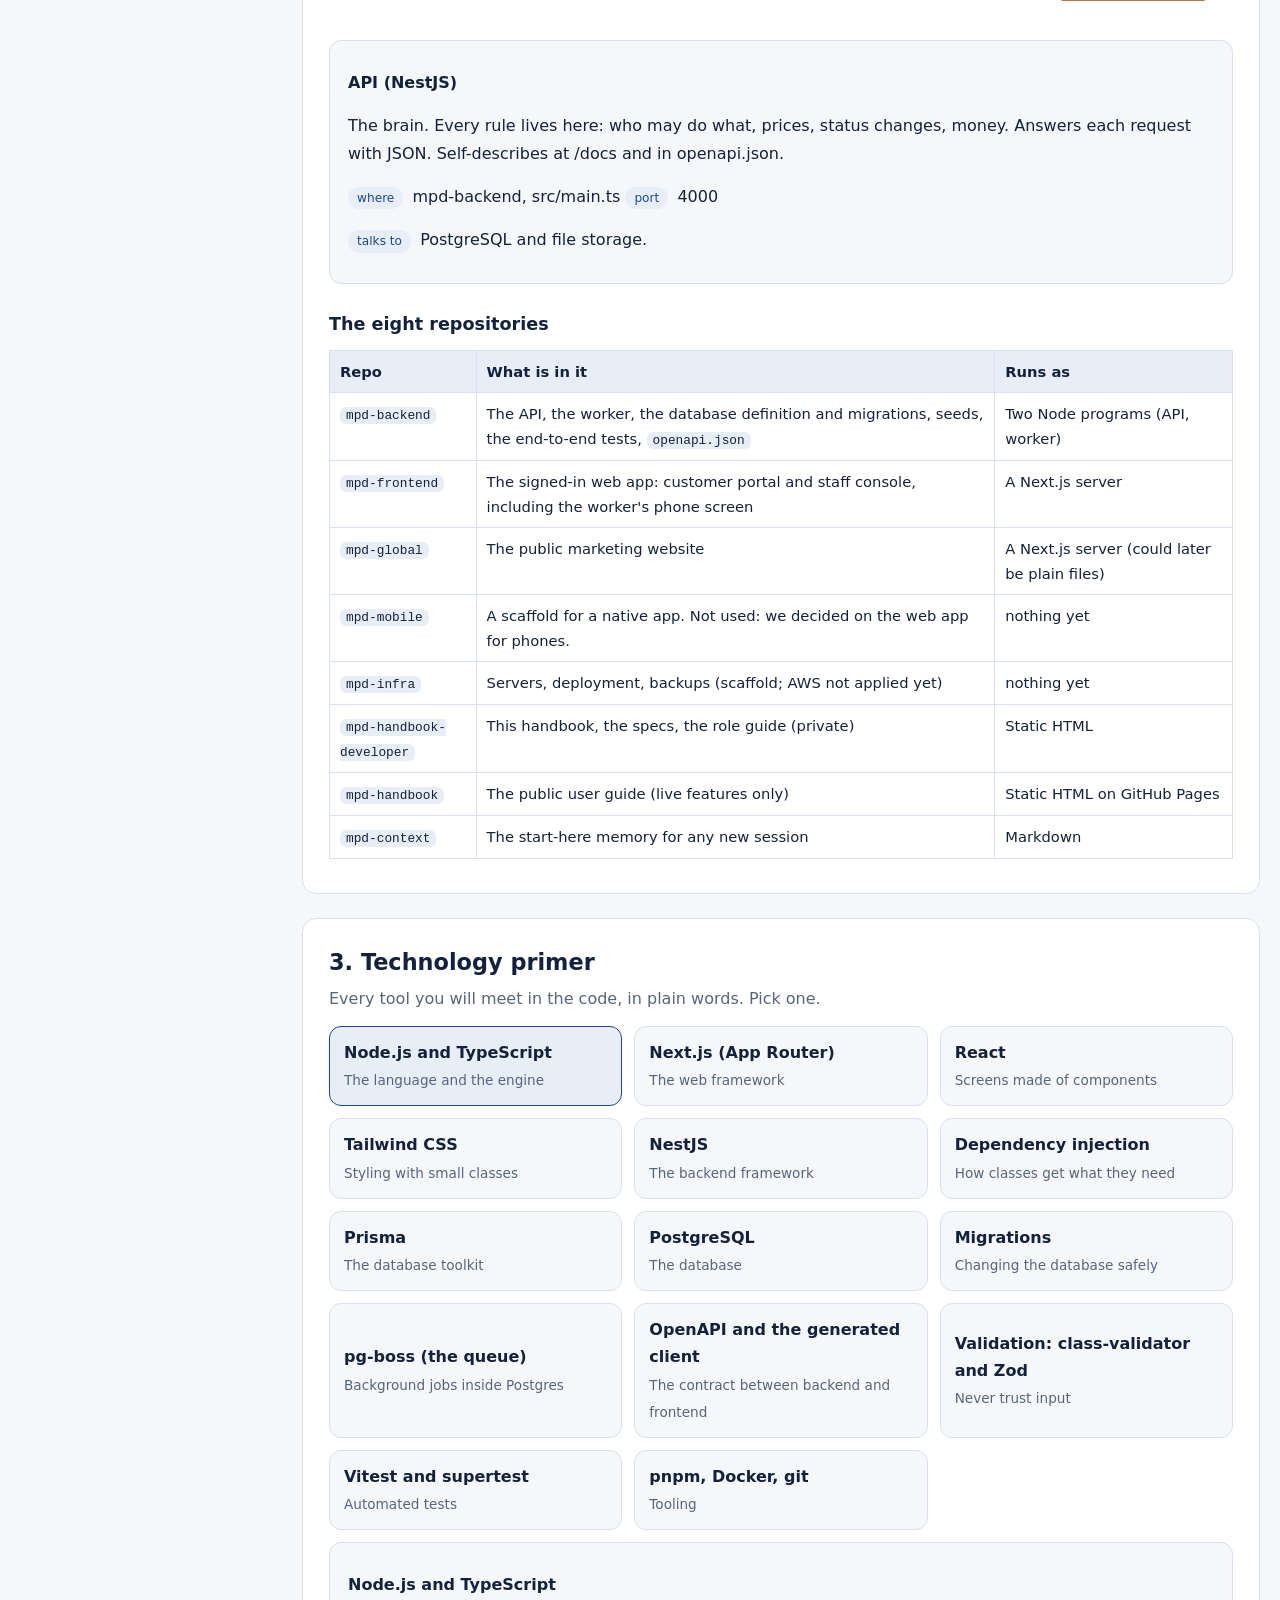
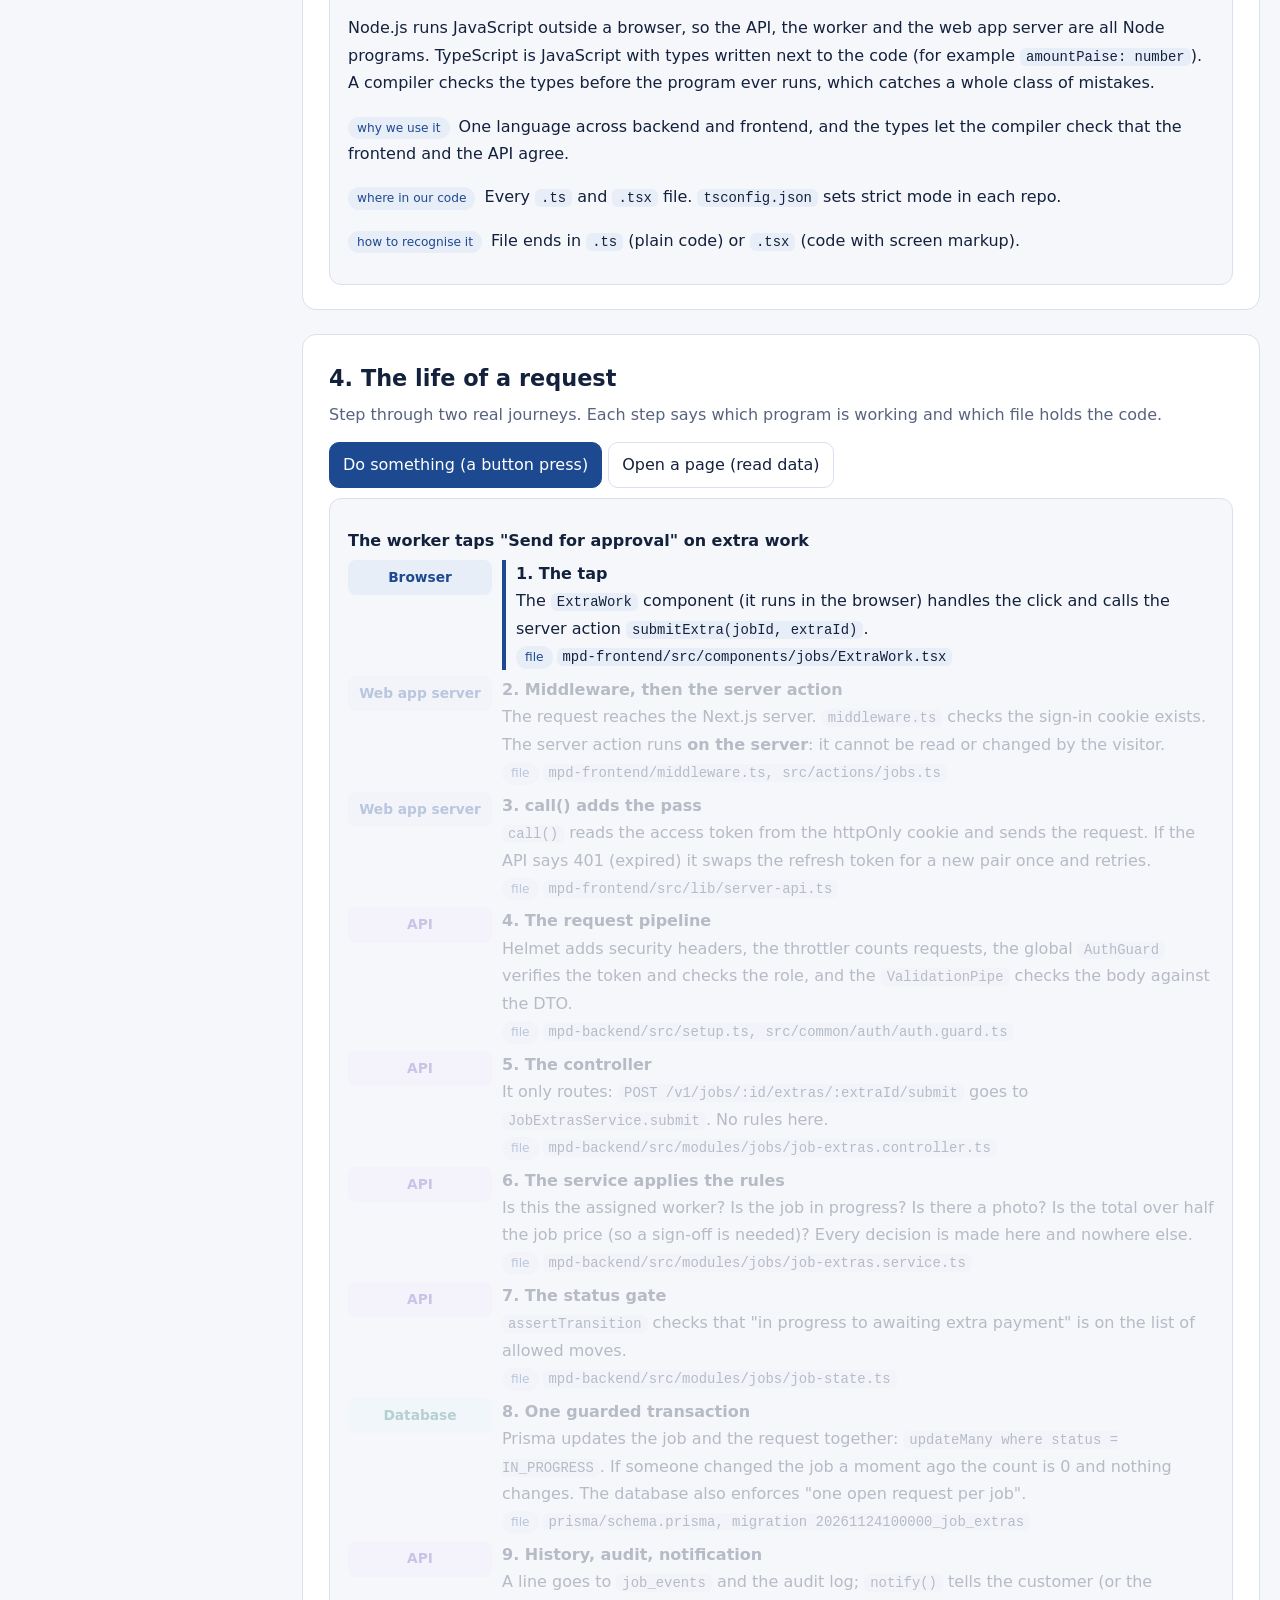
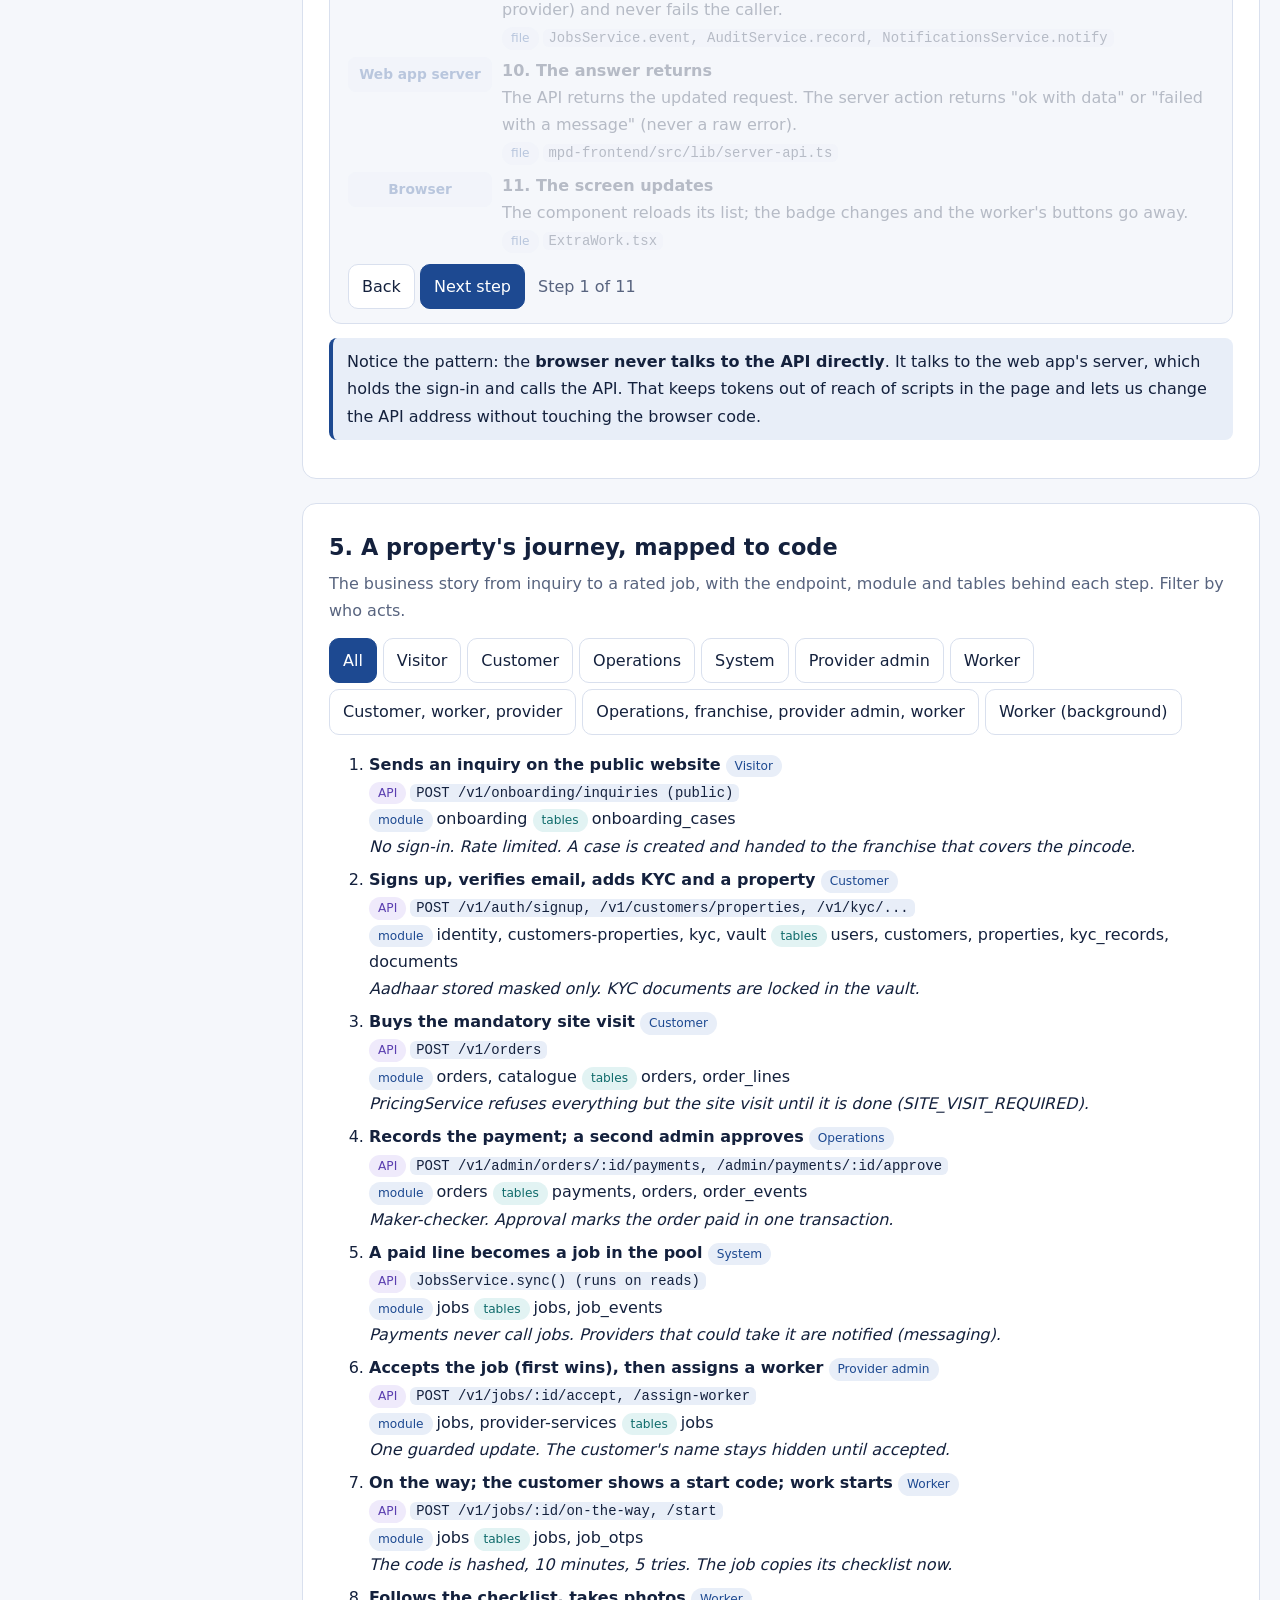
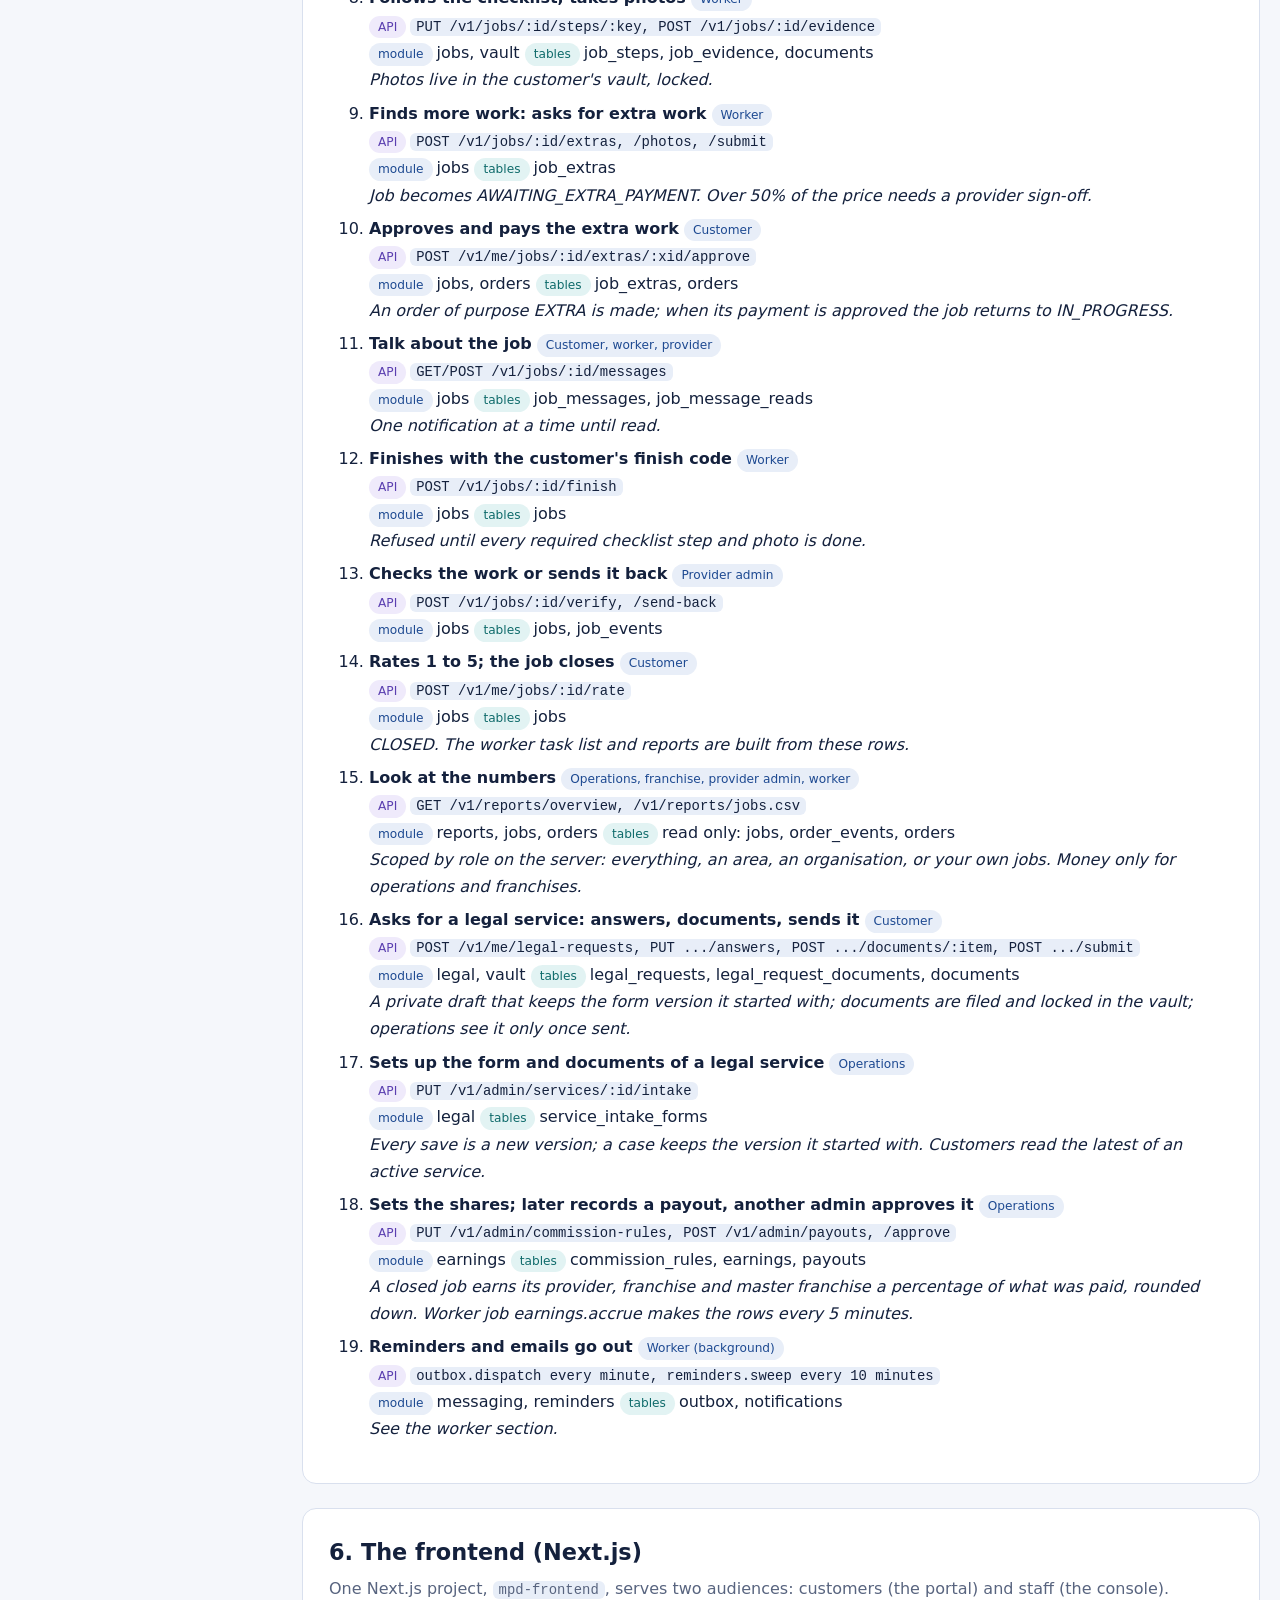
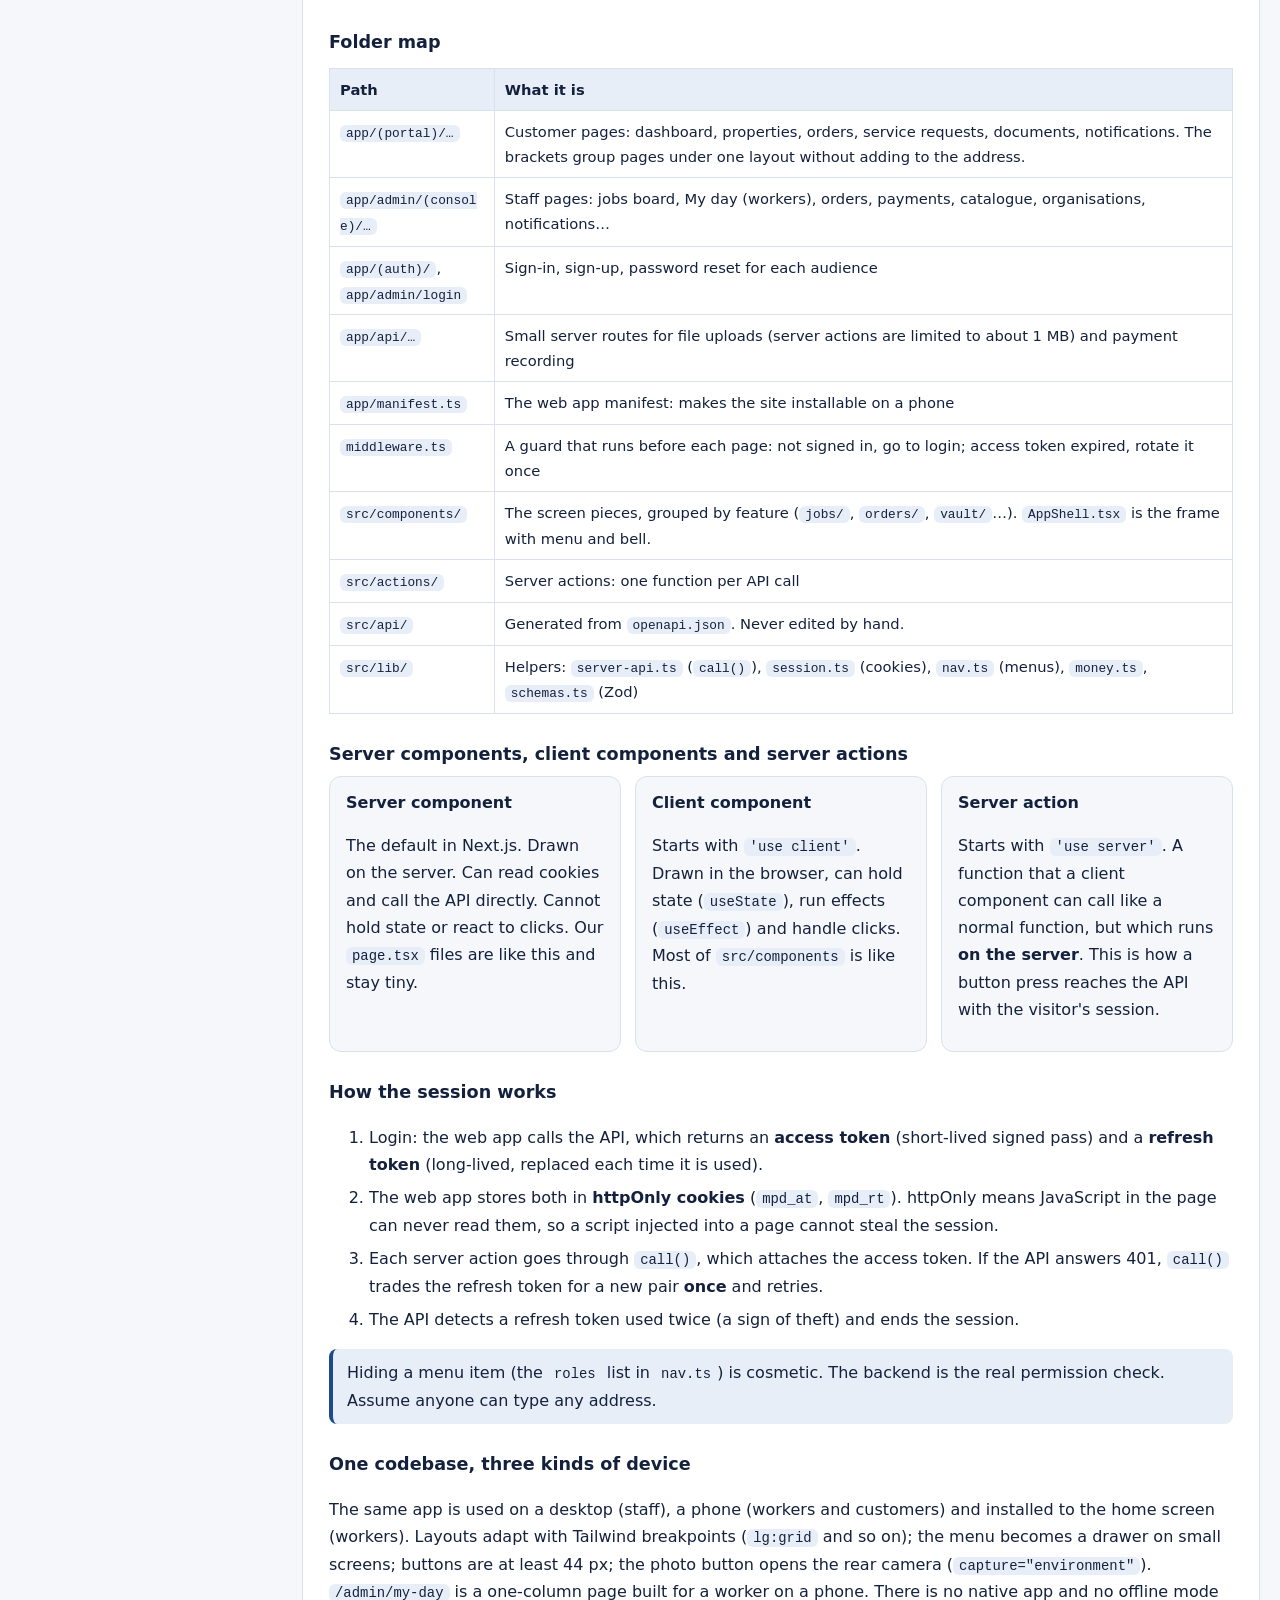
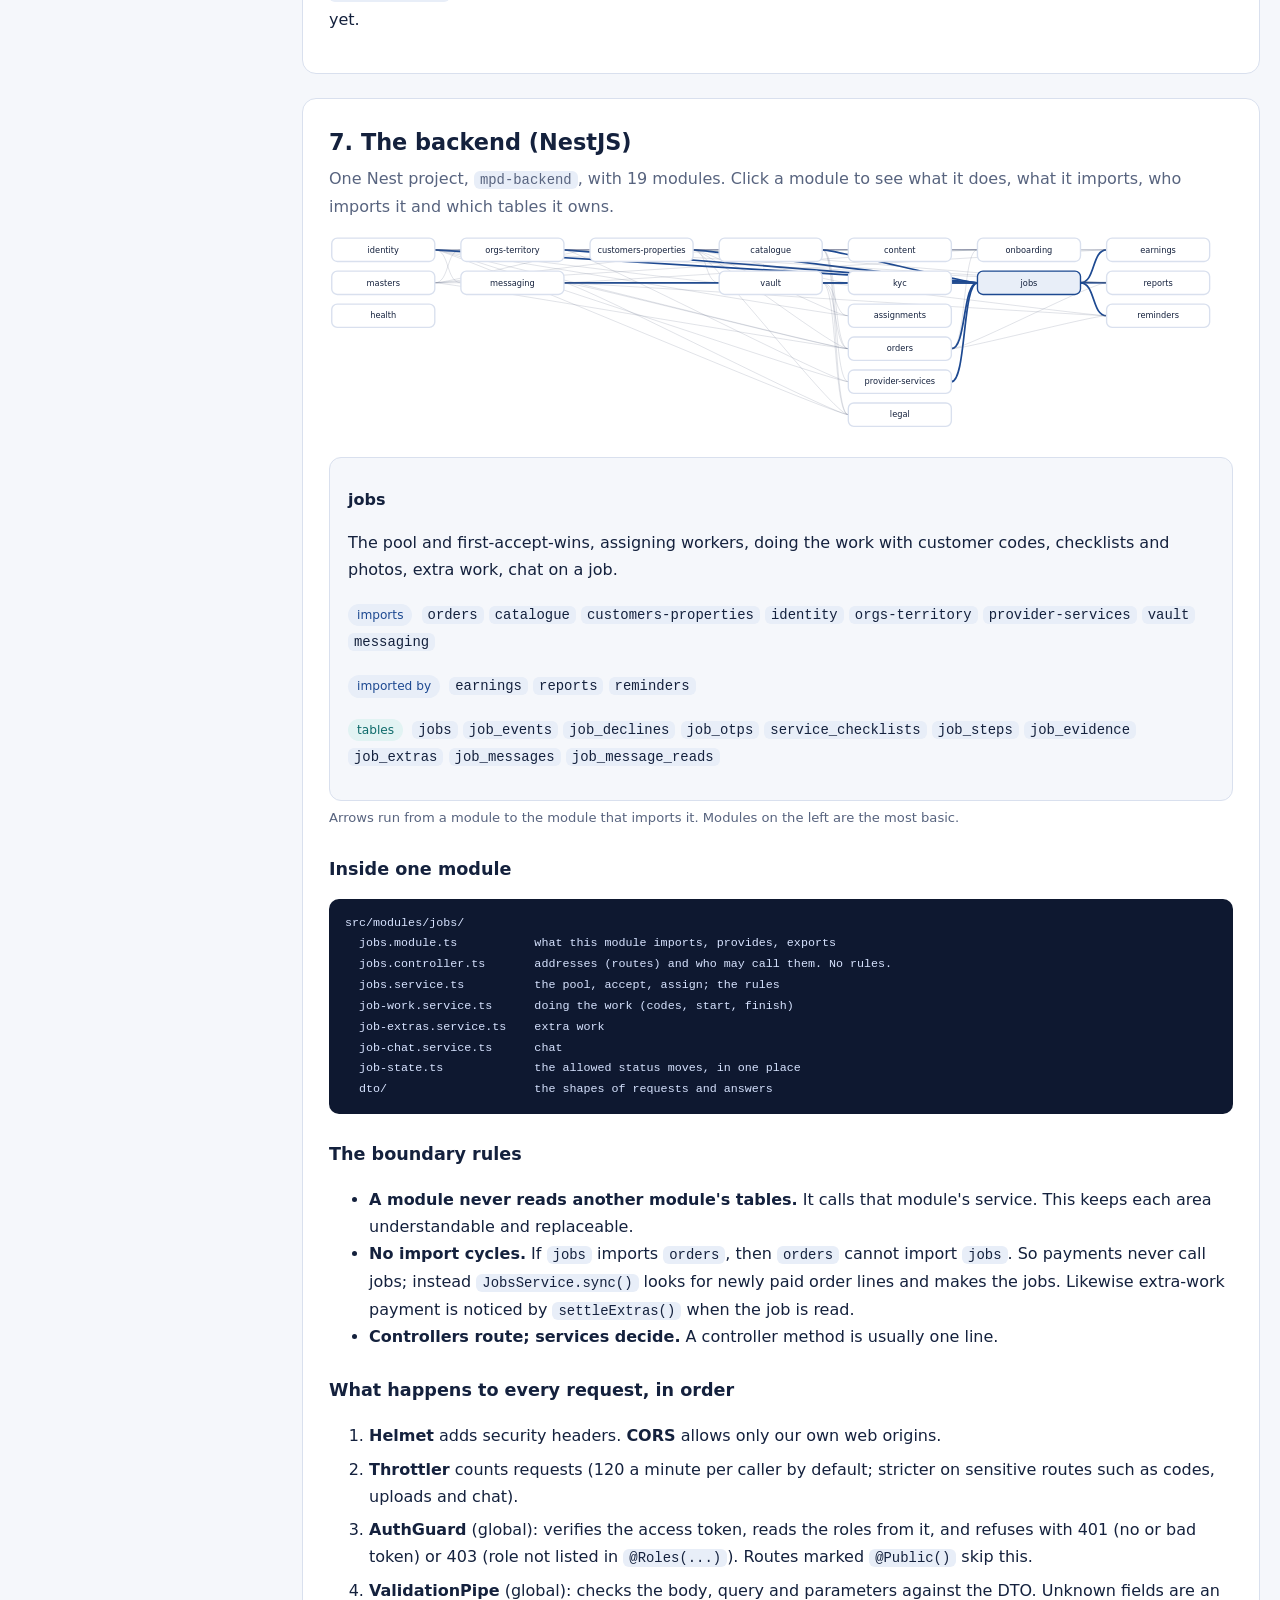
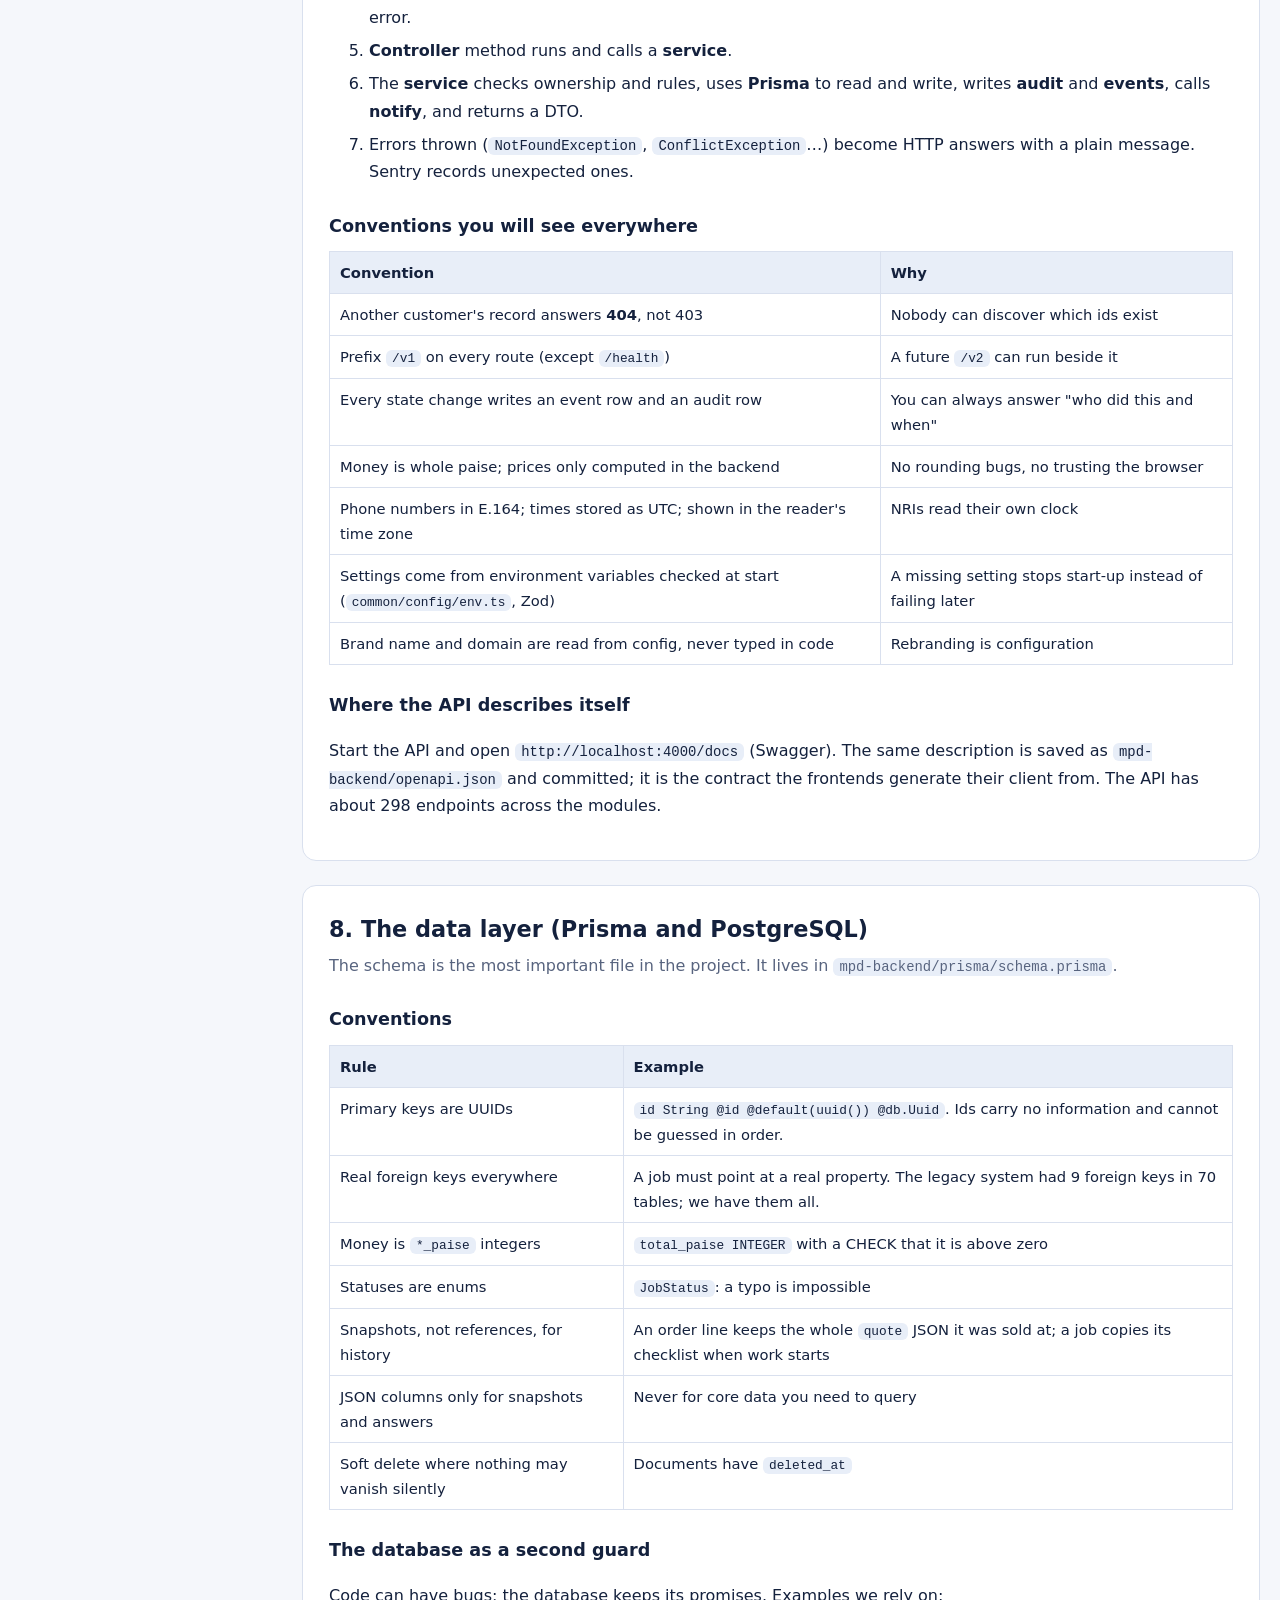
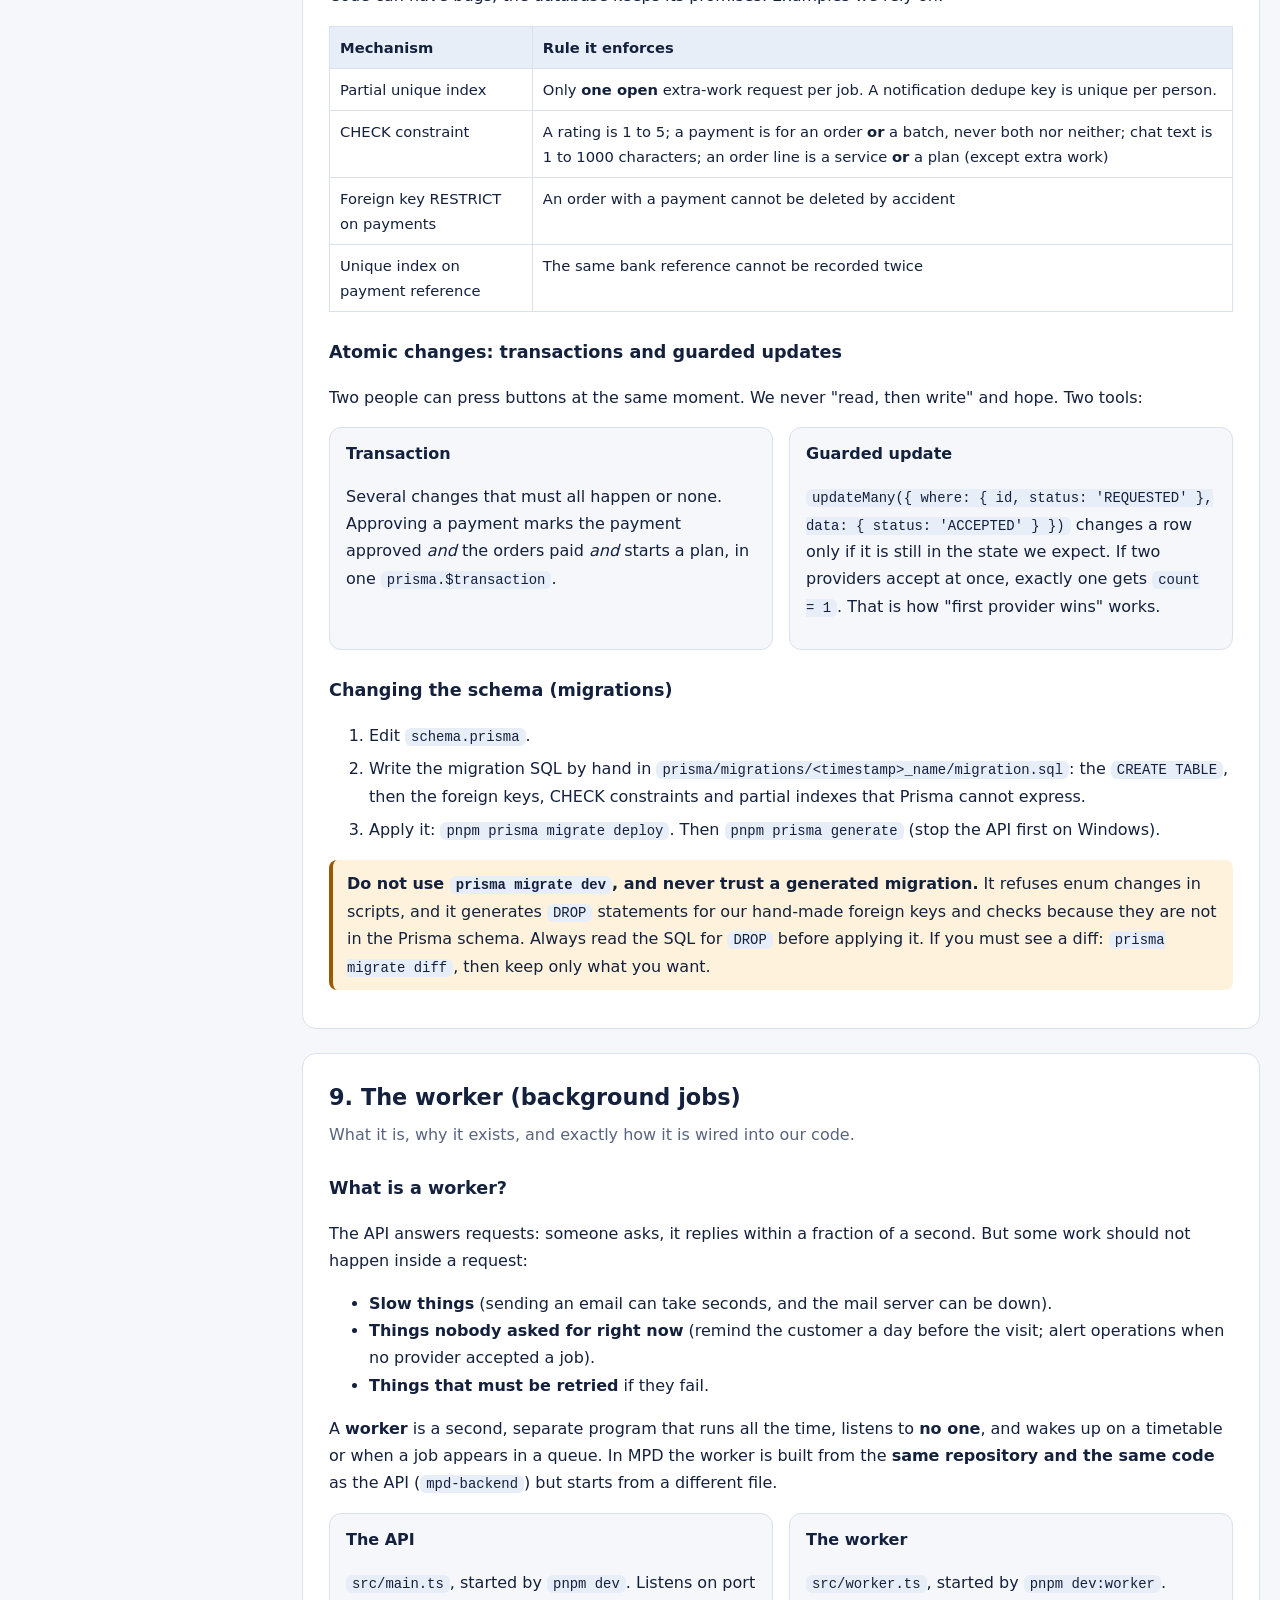
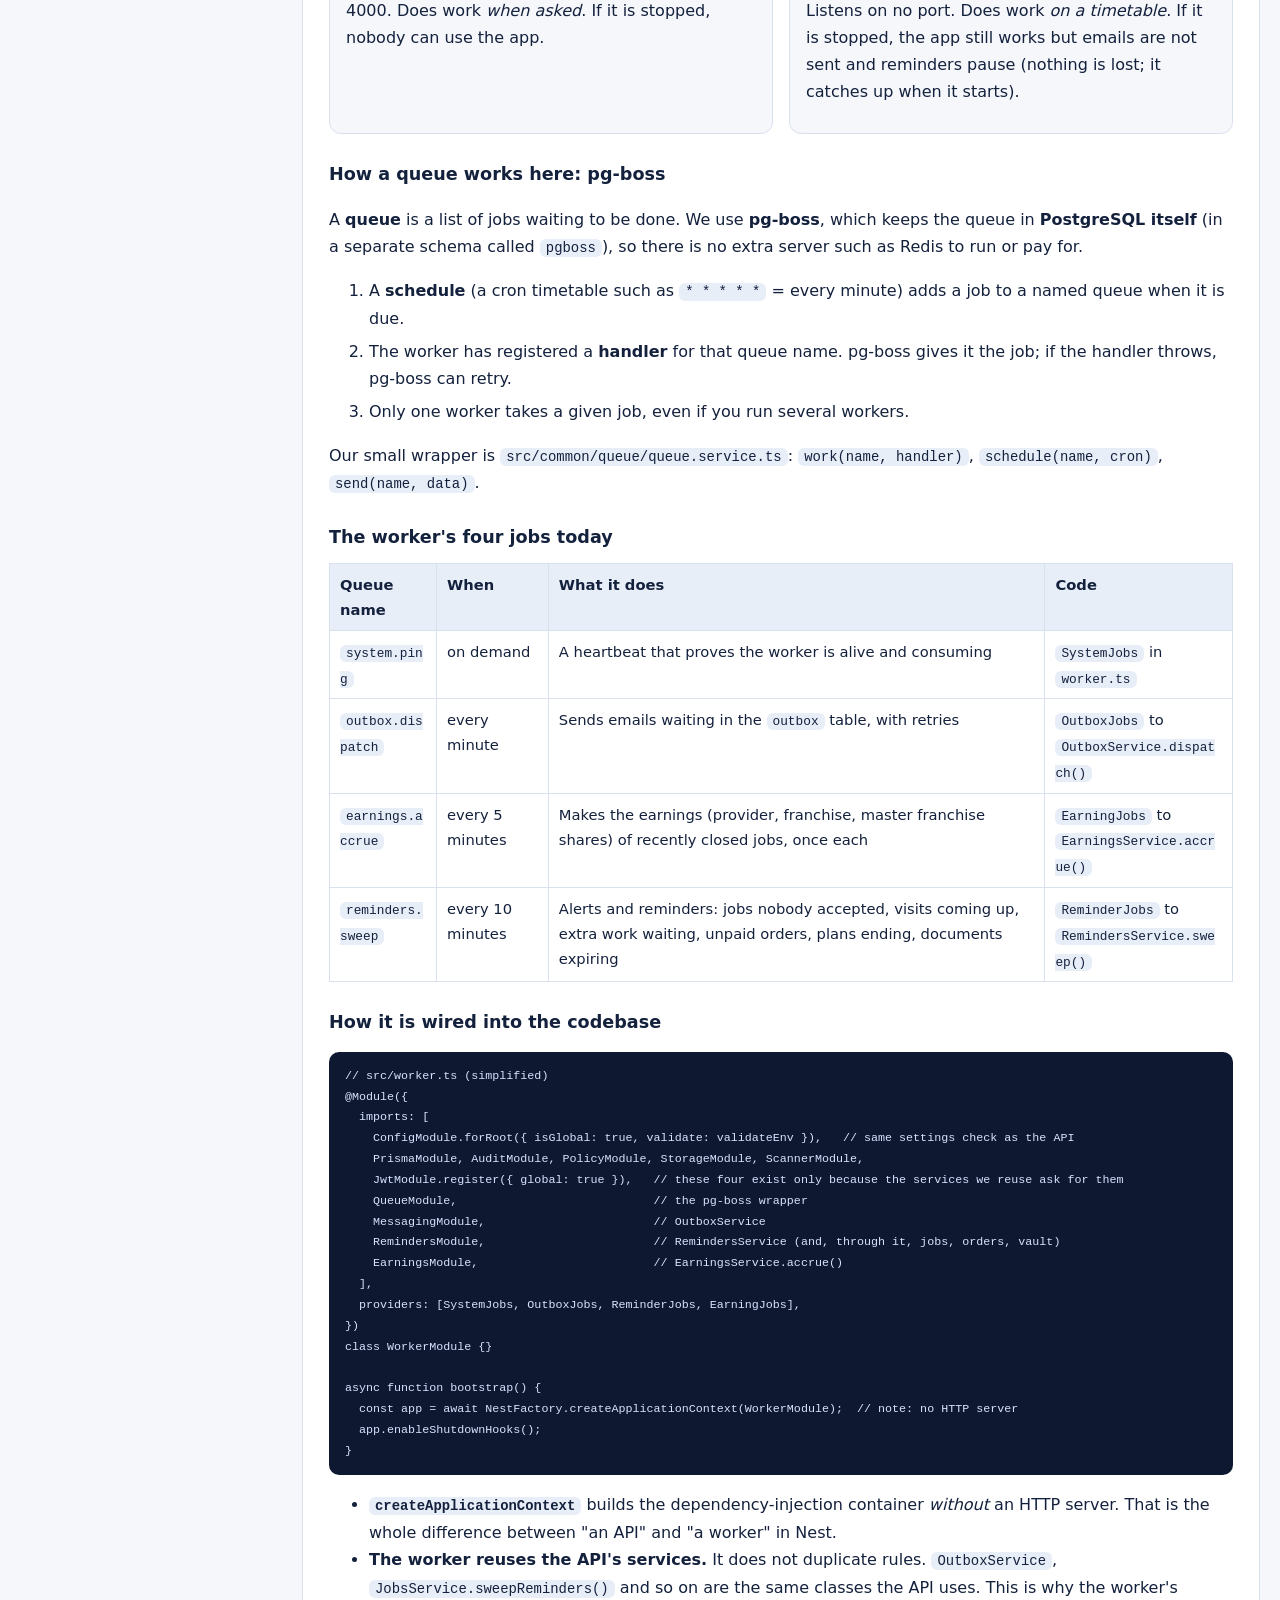
==== commit d1064d84: "docs: correct the endpoint count to 298 Co-Authored-By: Claude Sonnet 5.5 <noreply@anthropic.com>" ====
--- a/engineering/index.html
+++ b/engineering/index.html
@@ -161,7 +161,7 @@
 <tr><td>Brand name and domain are read from config, never typed in code</td><td>Rebranding is configuration</td></tr>
 </table>
 <h3>Where the API describes itself</h3>
-<p>Start the API and open <code>http://localhost:4000/docs</code> (Swagger). The same description is saved as <code>mpd-backend/openapi.json</code> and committed; it is the contract the frontends generate their client from. The API has about 296 endpoints across the modules.</p>
+<p>Start the API and open <code>http://localhost:4000/docs</code> (Swagger). The same description is saved as <code>mpd-backend/openapi.json</code> and committed; it is the contract the frontends generate their client from. The API has about 298 endpoints across the modules.</p>
 </section>
 
 <section id="data" data-group="How it runs">
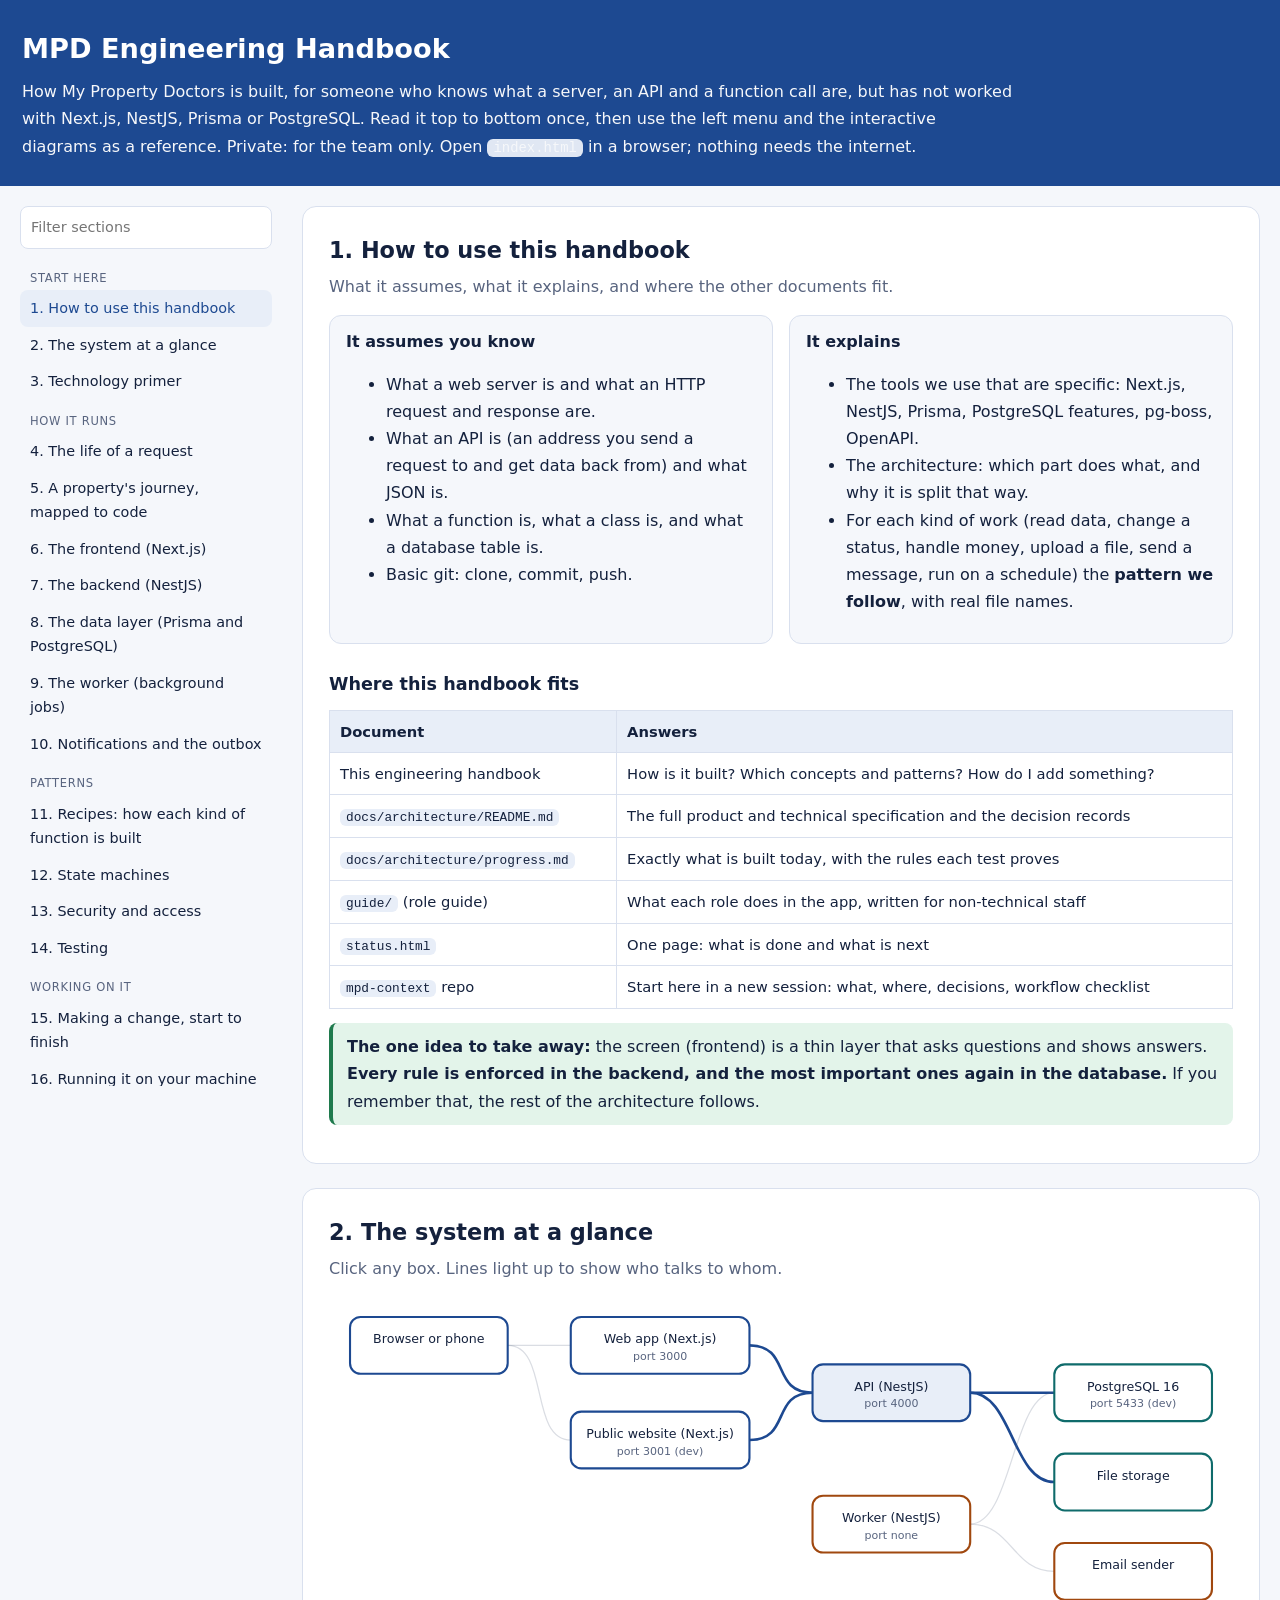
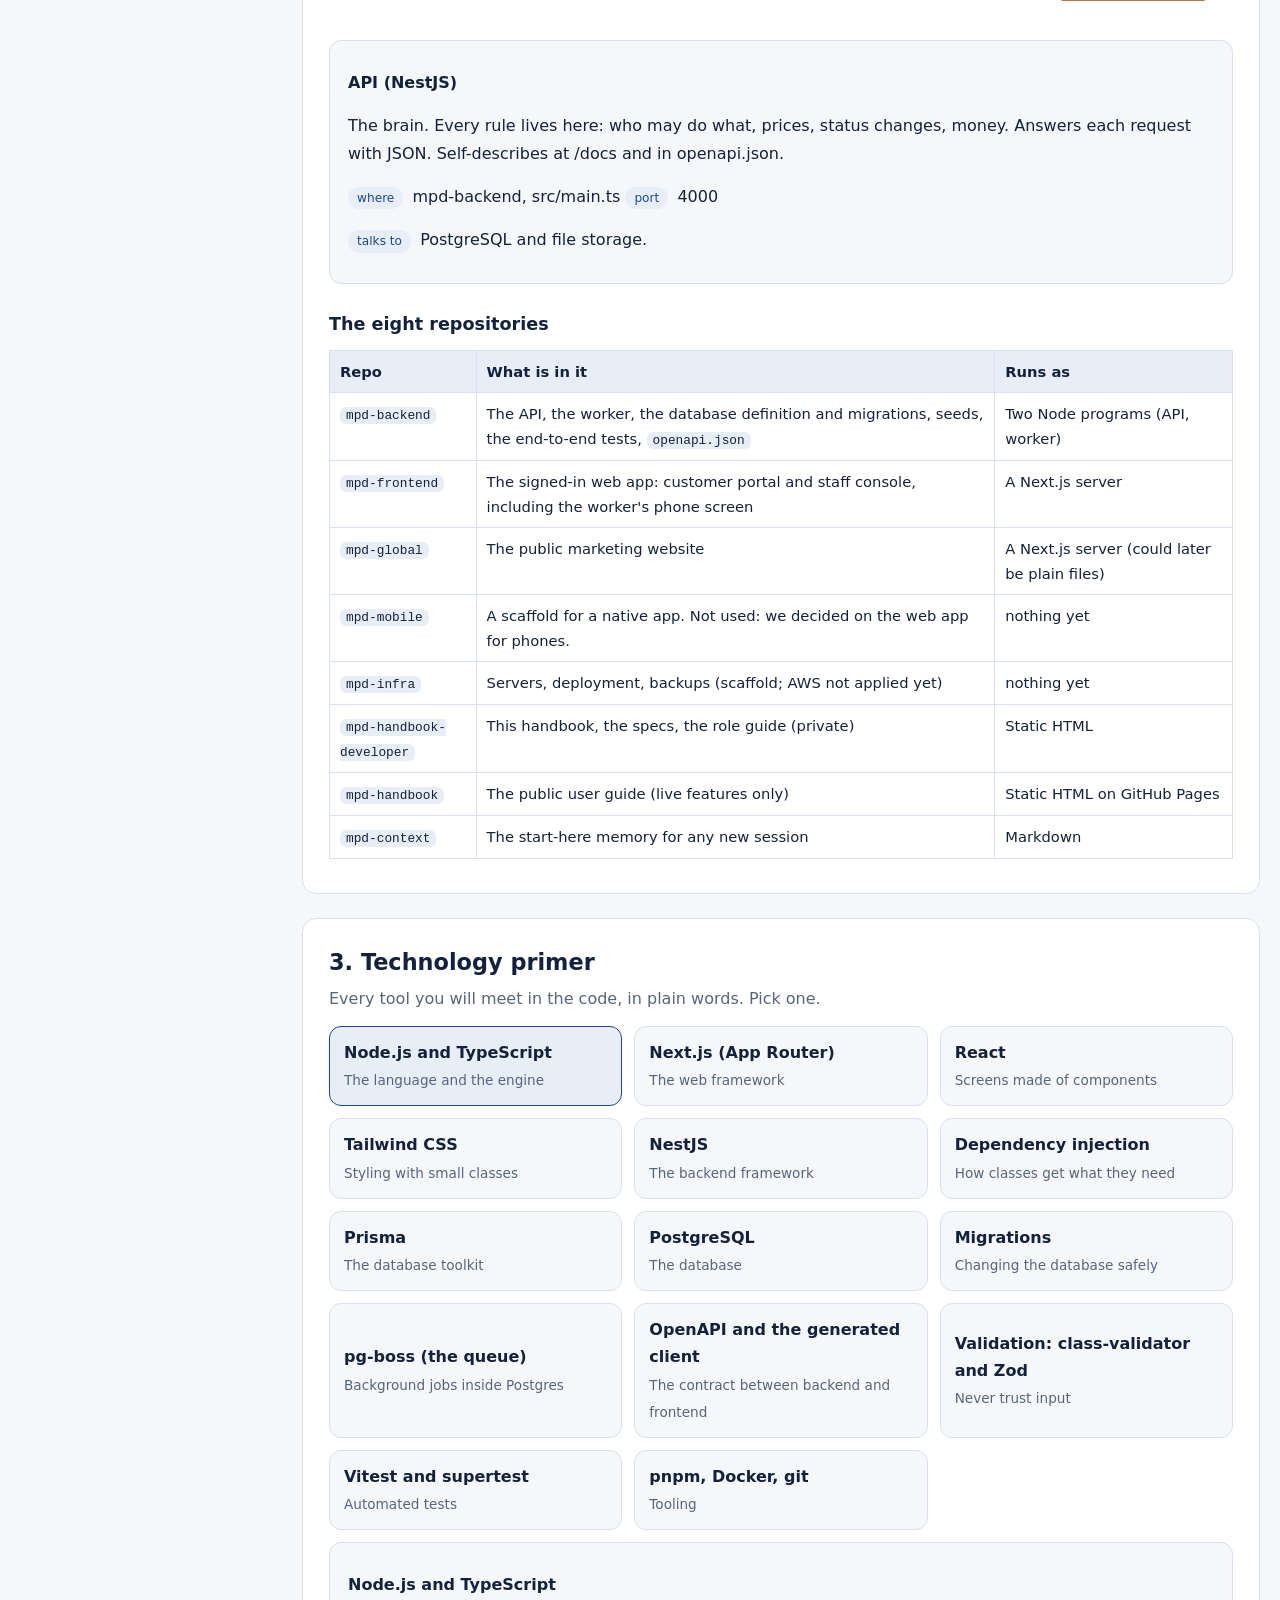
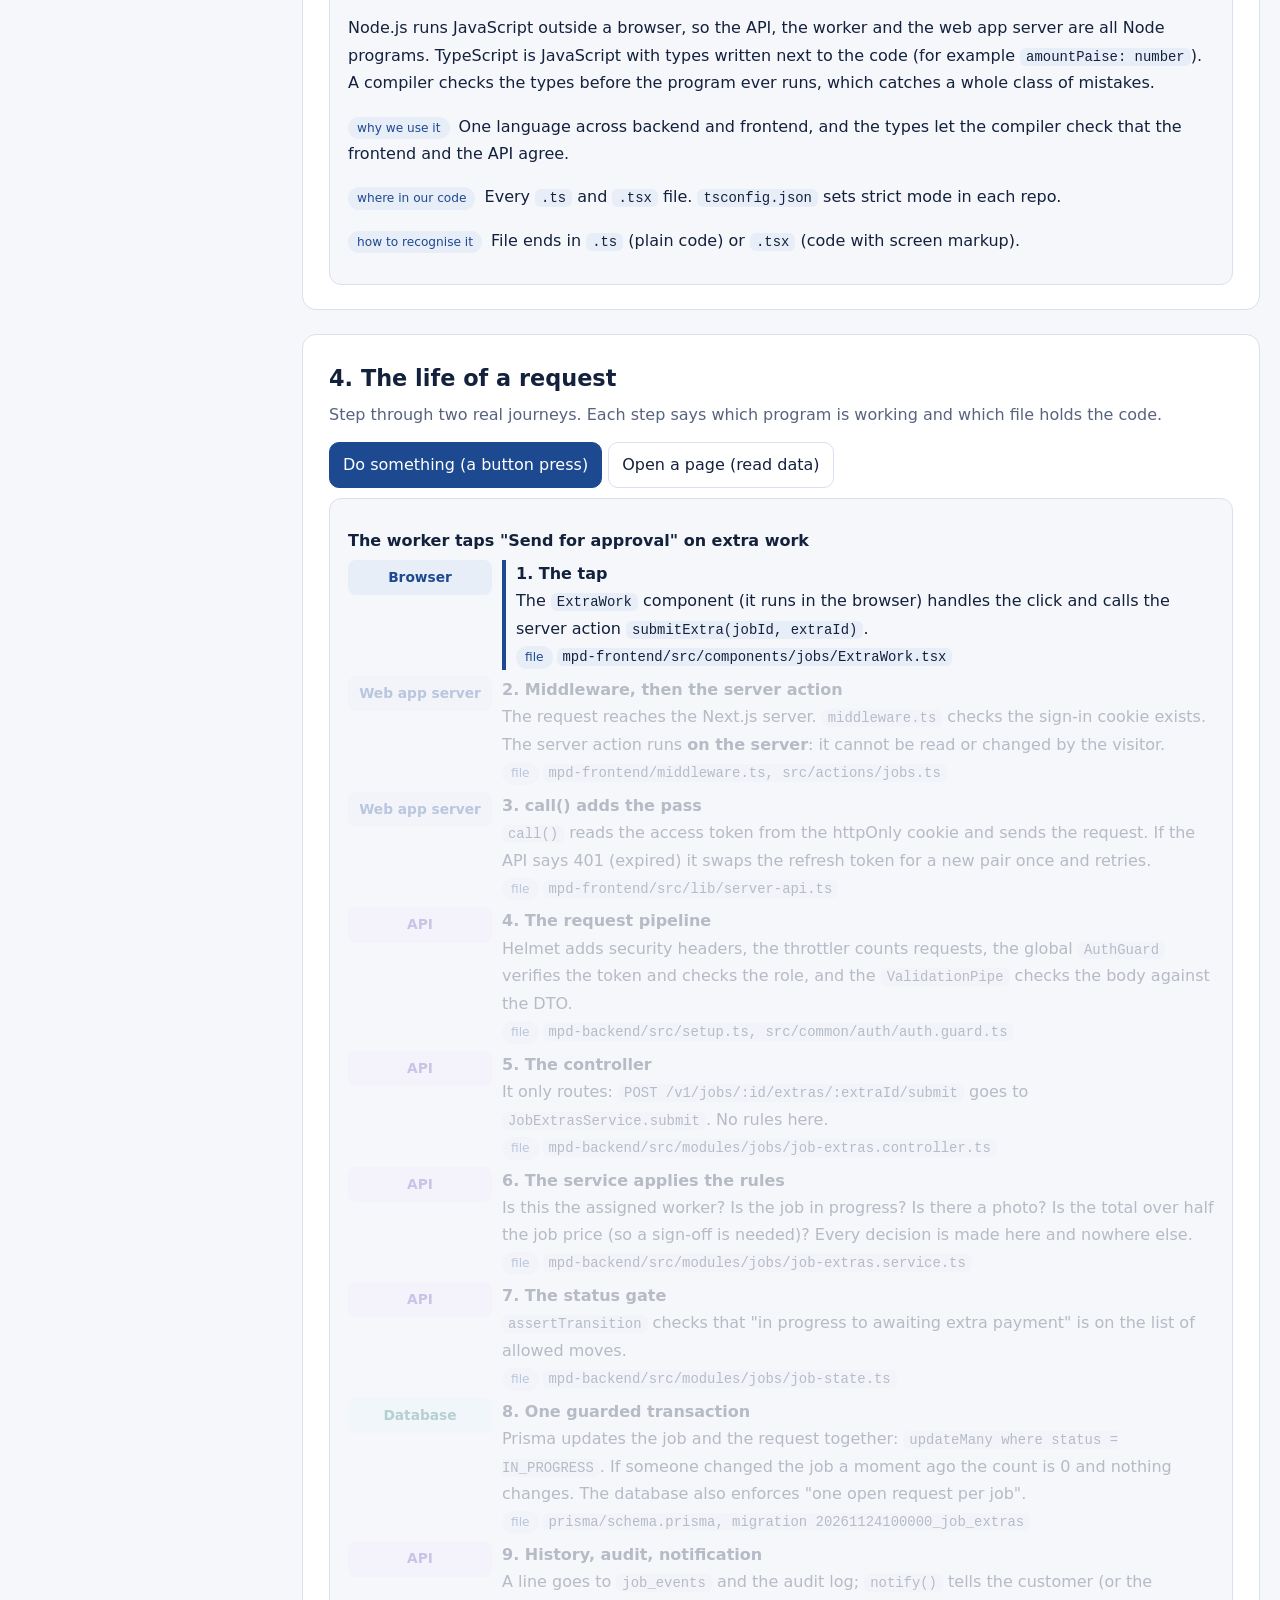
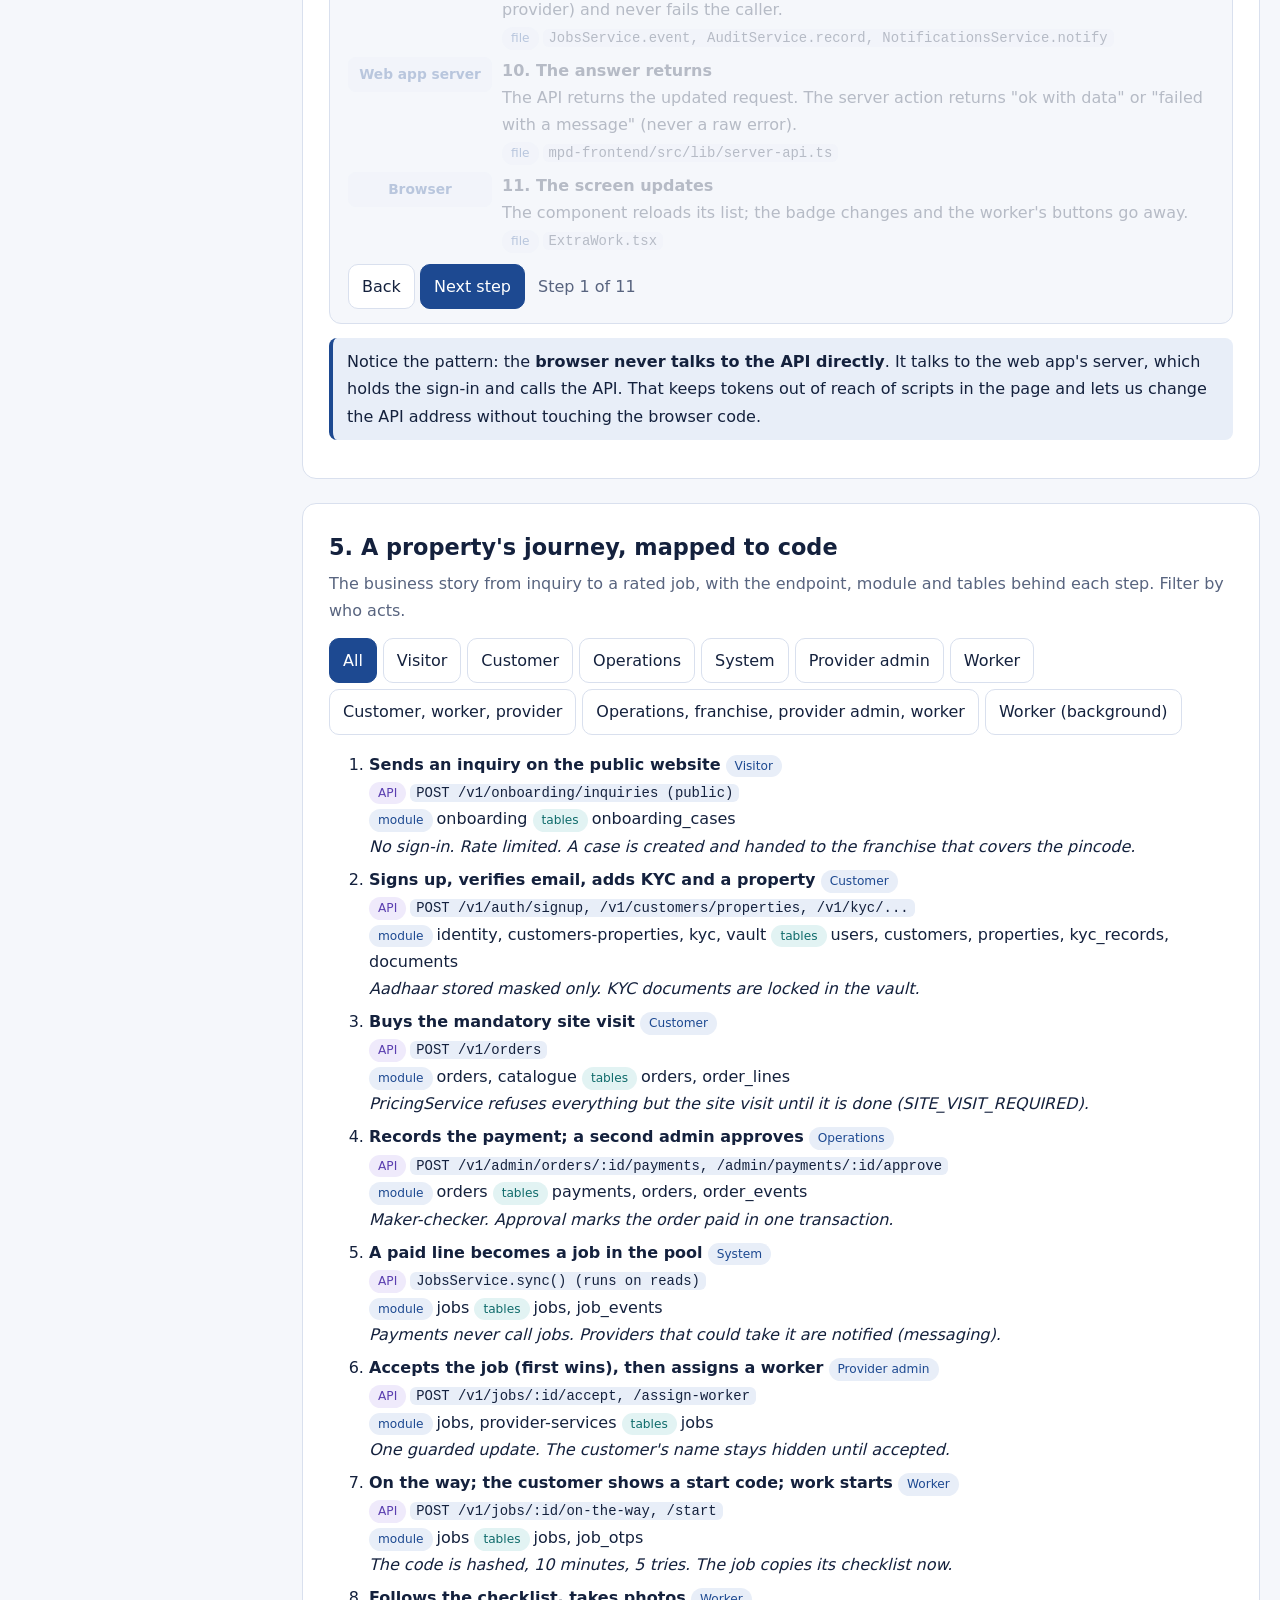
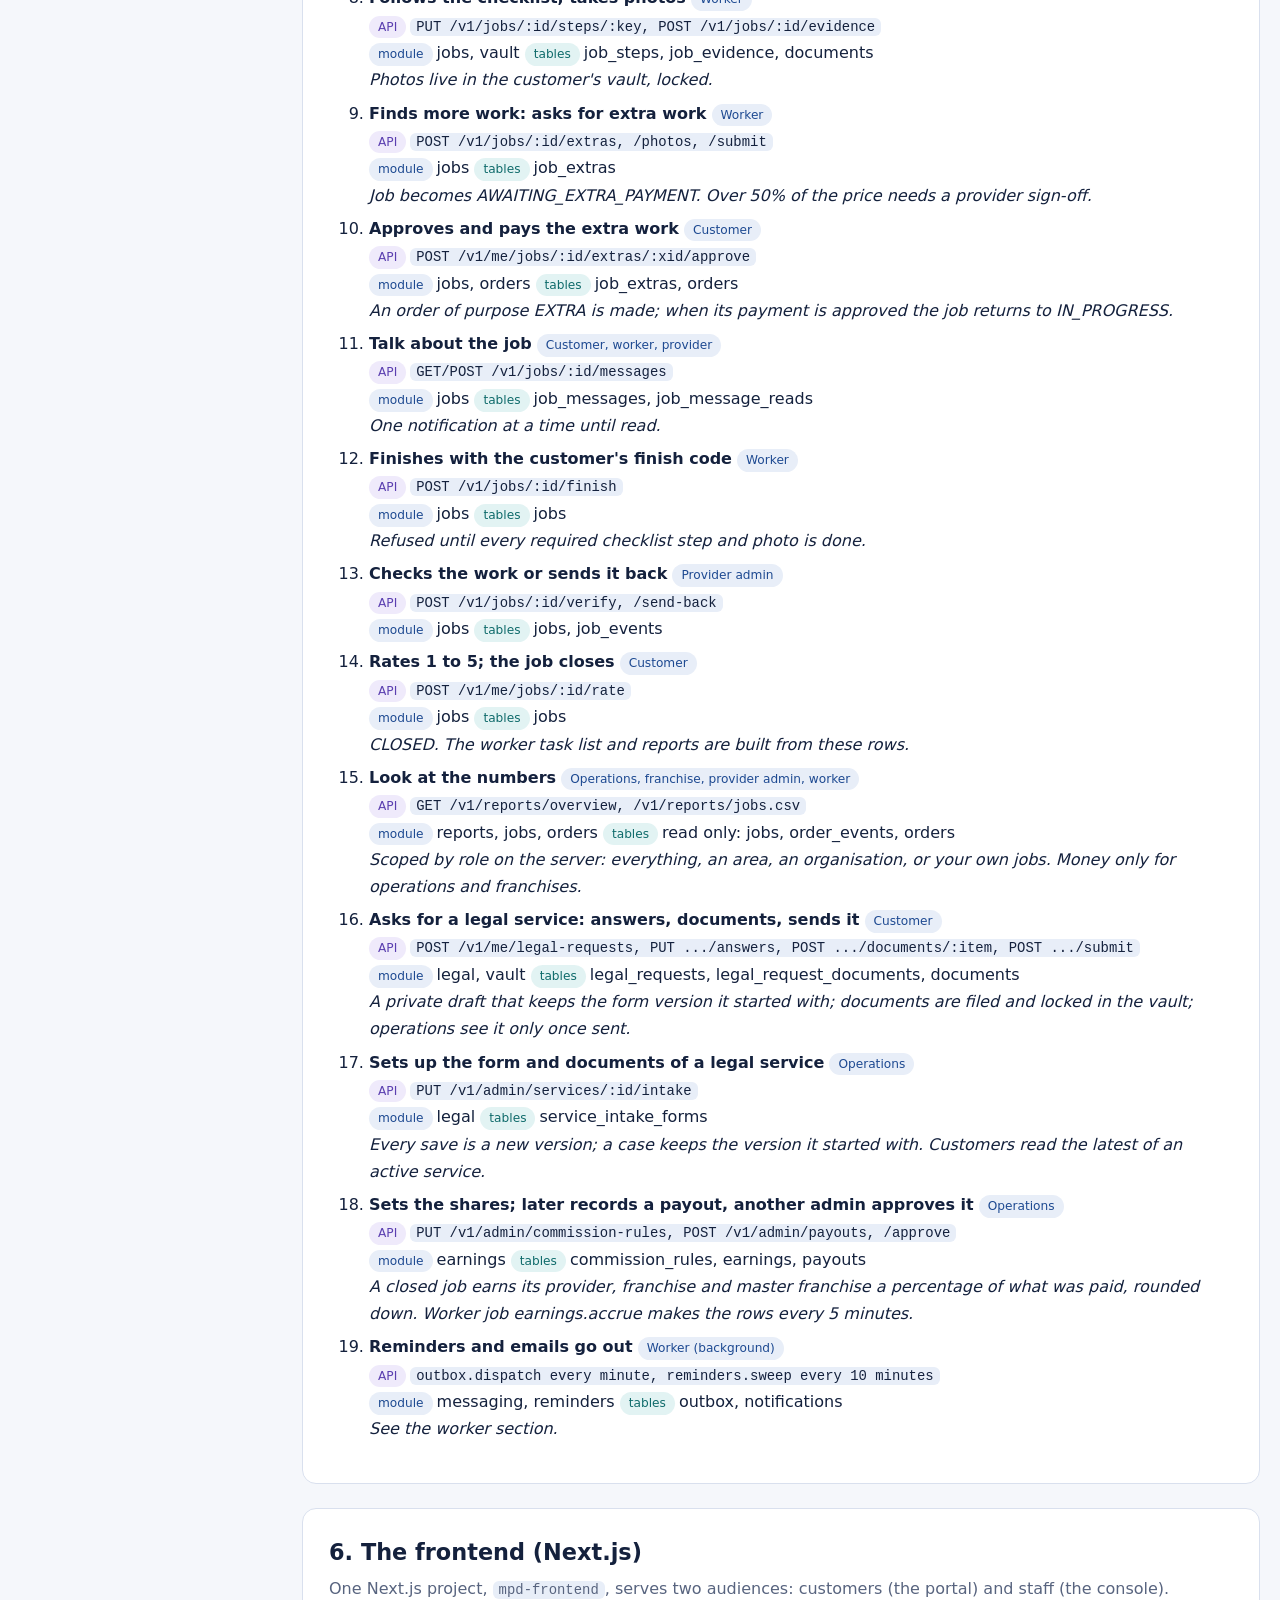
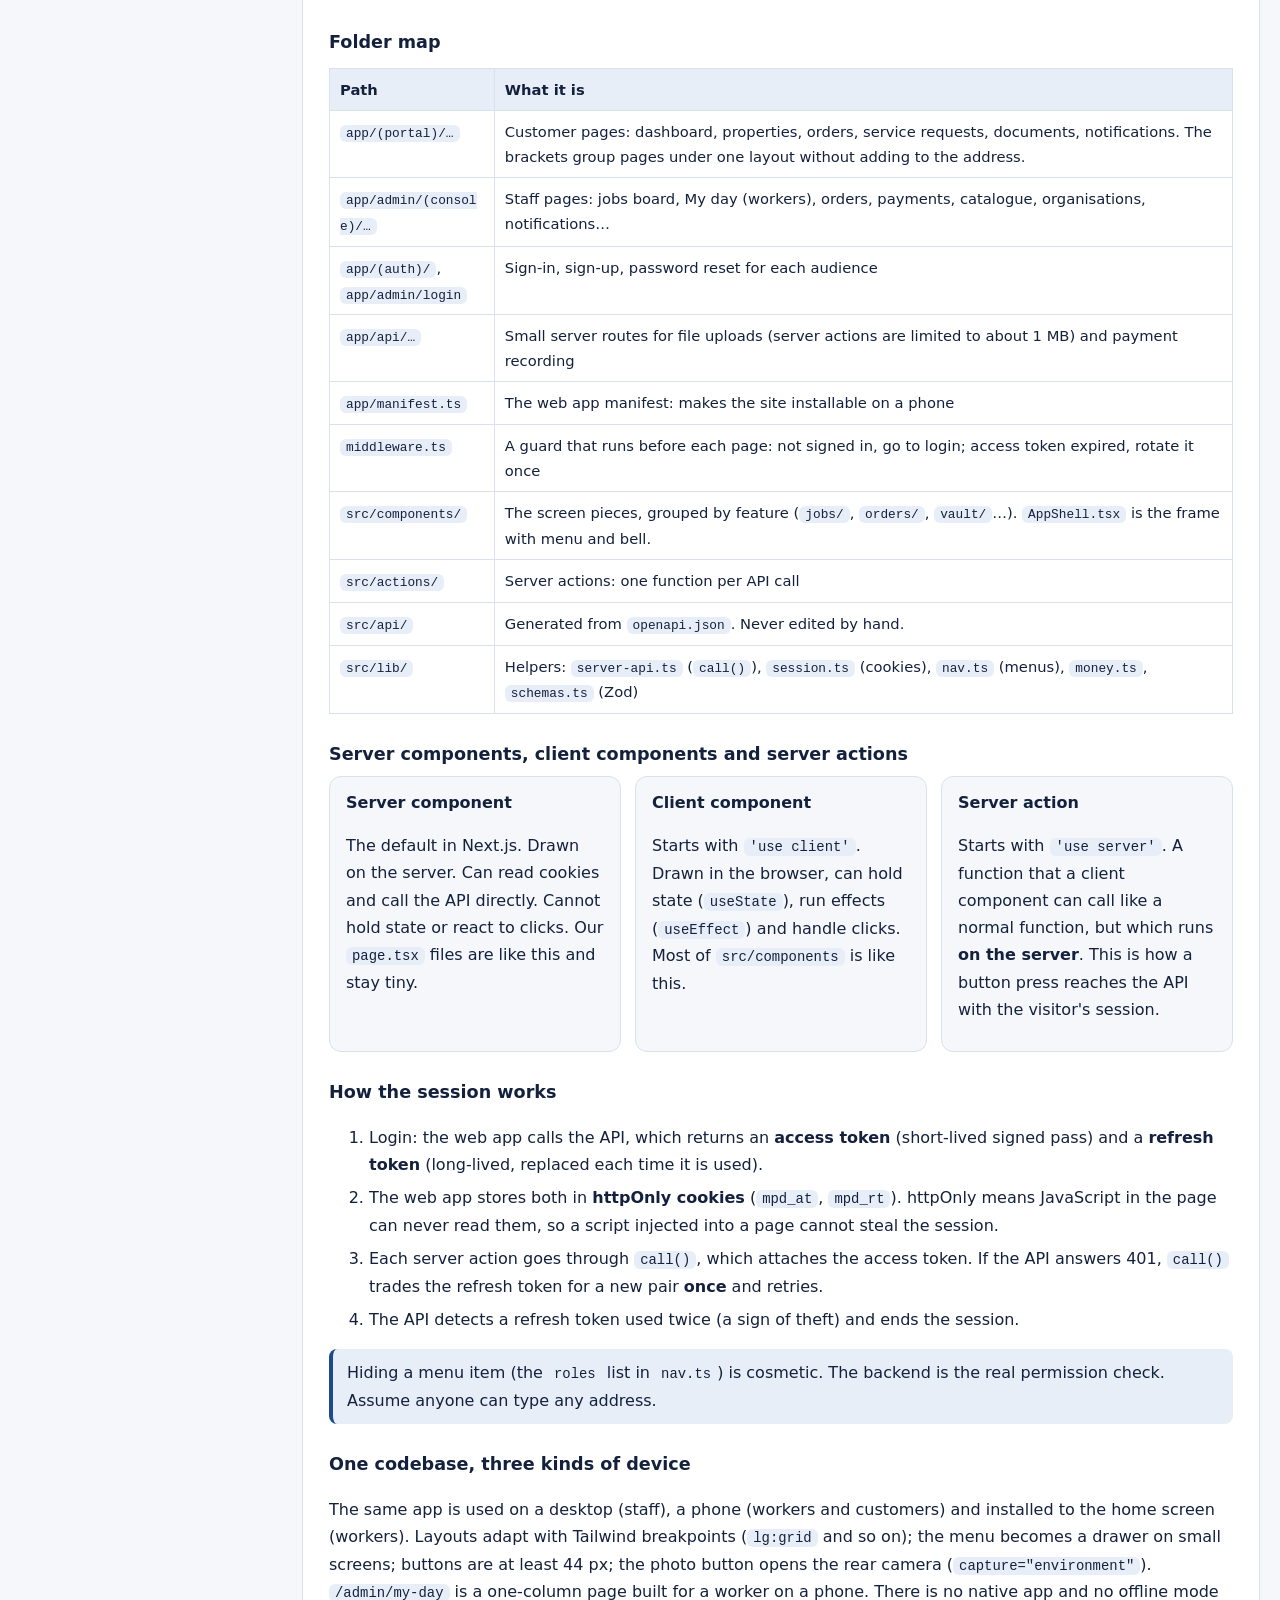
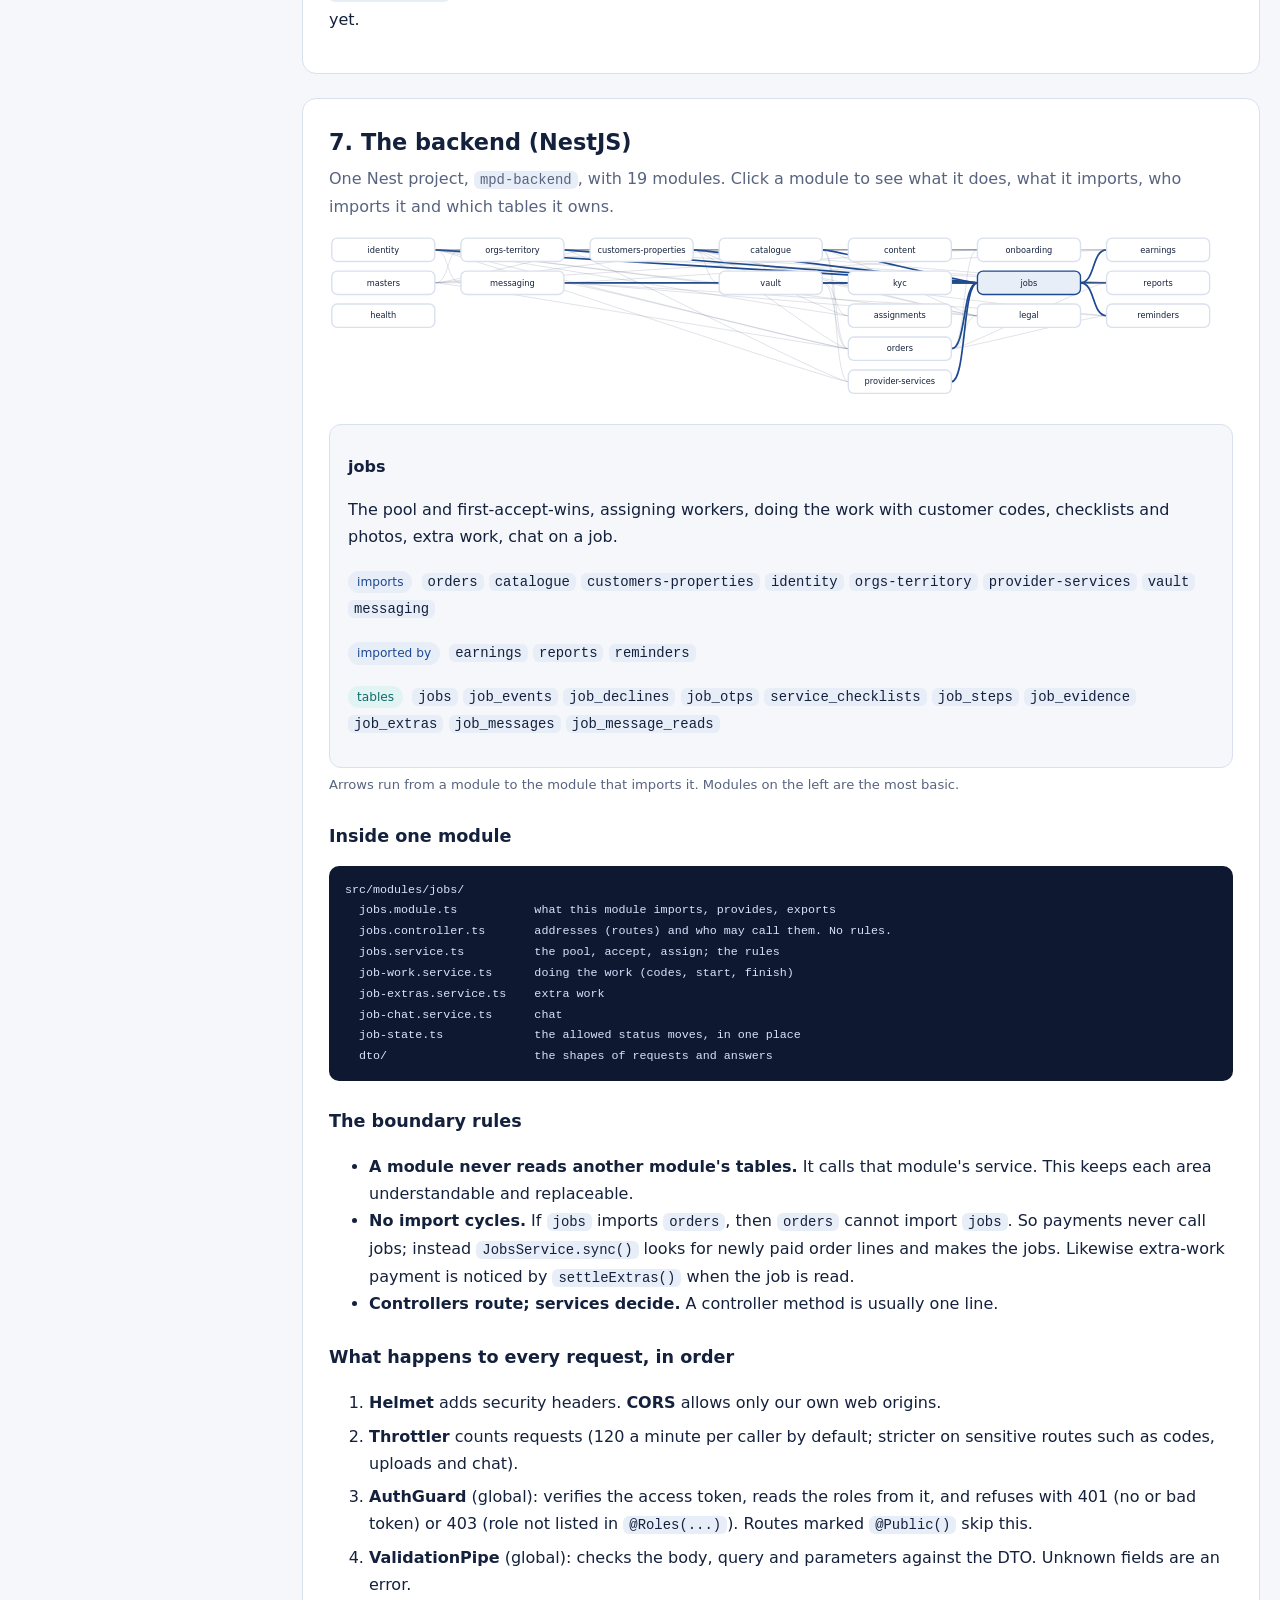
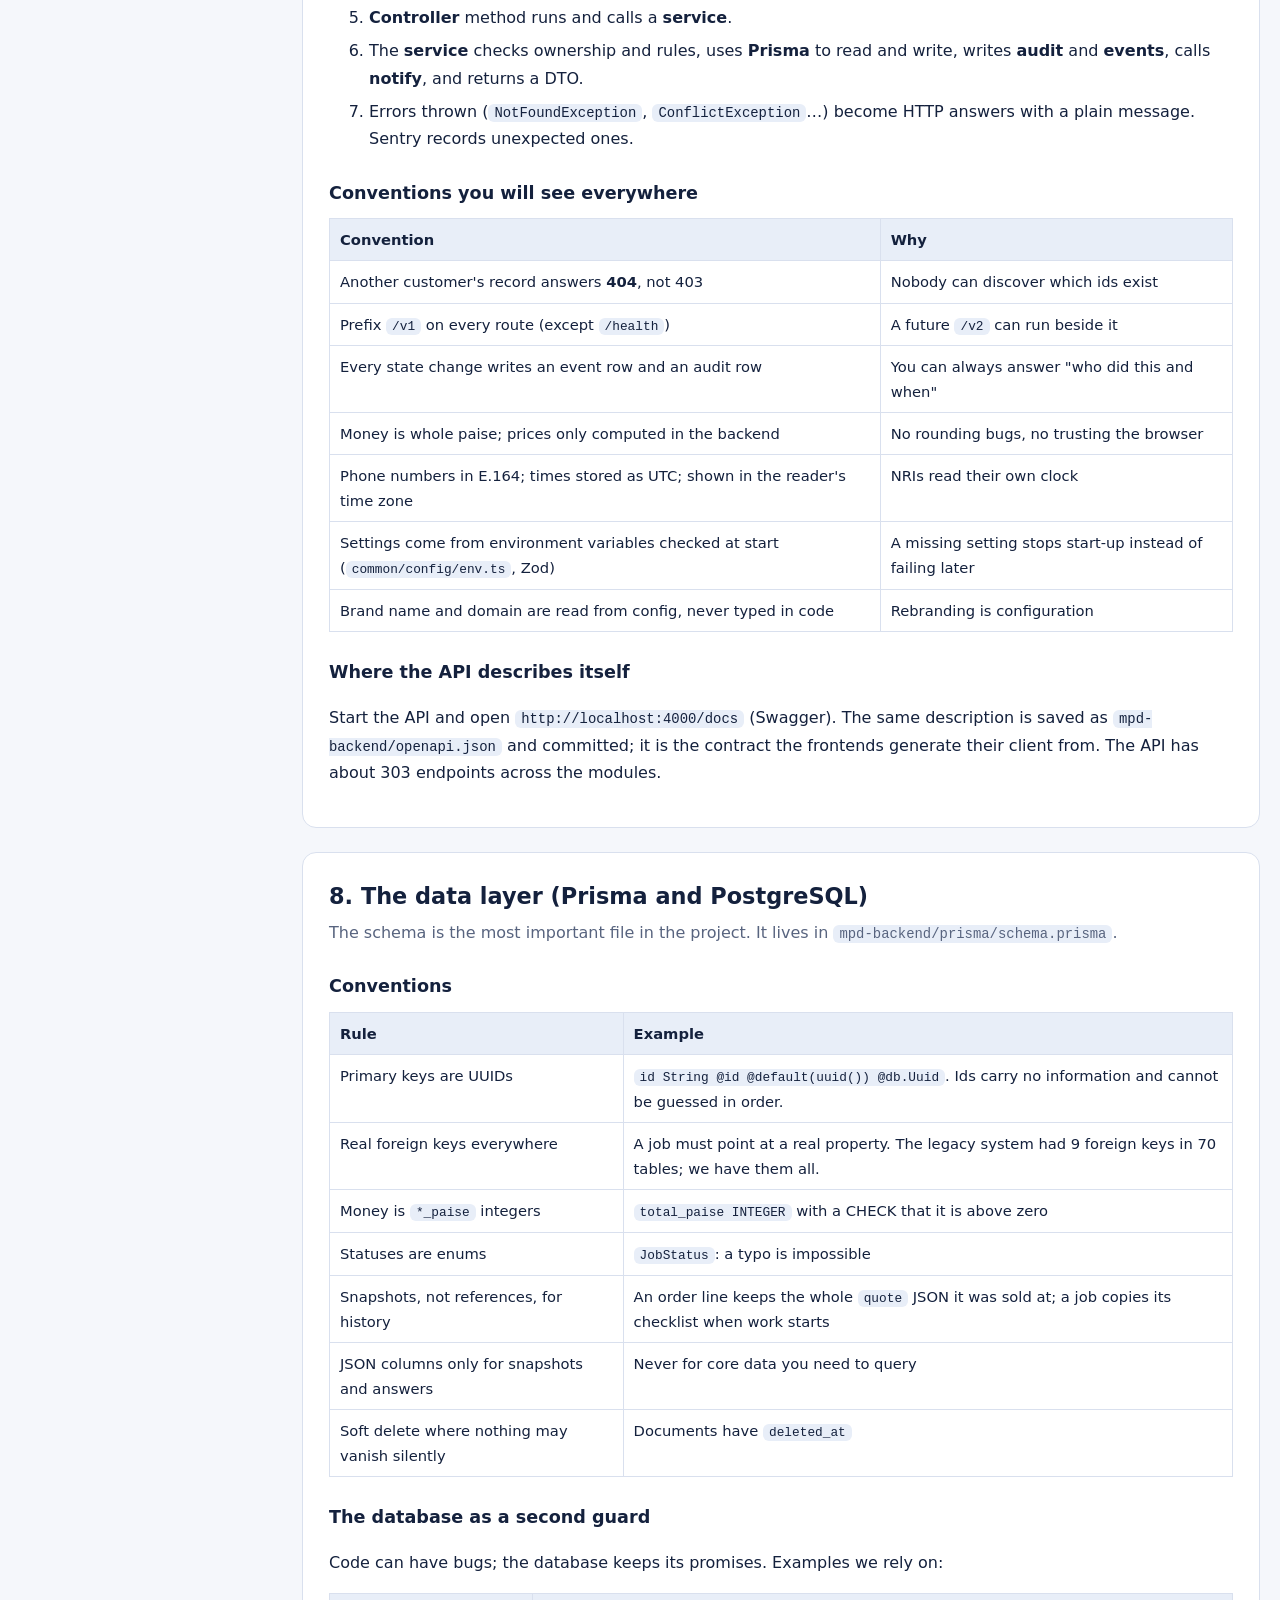
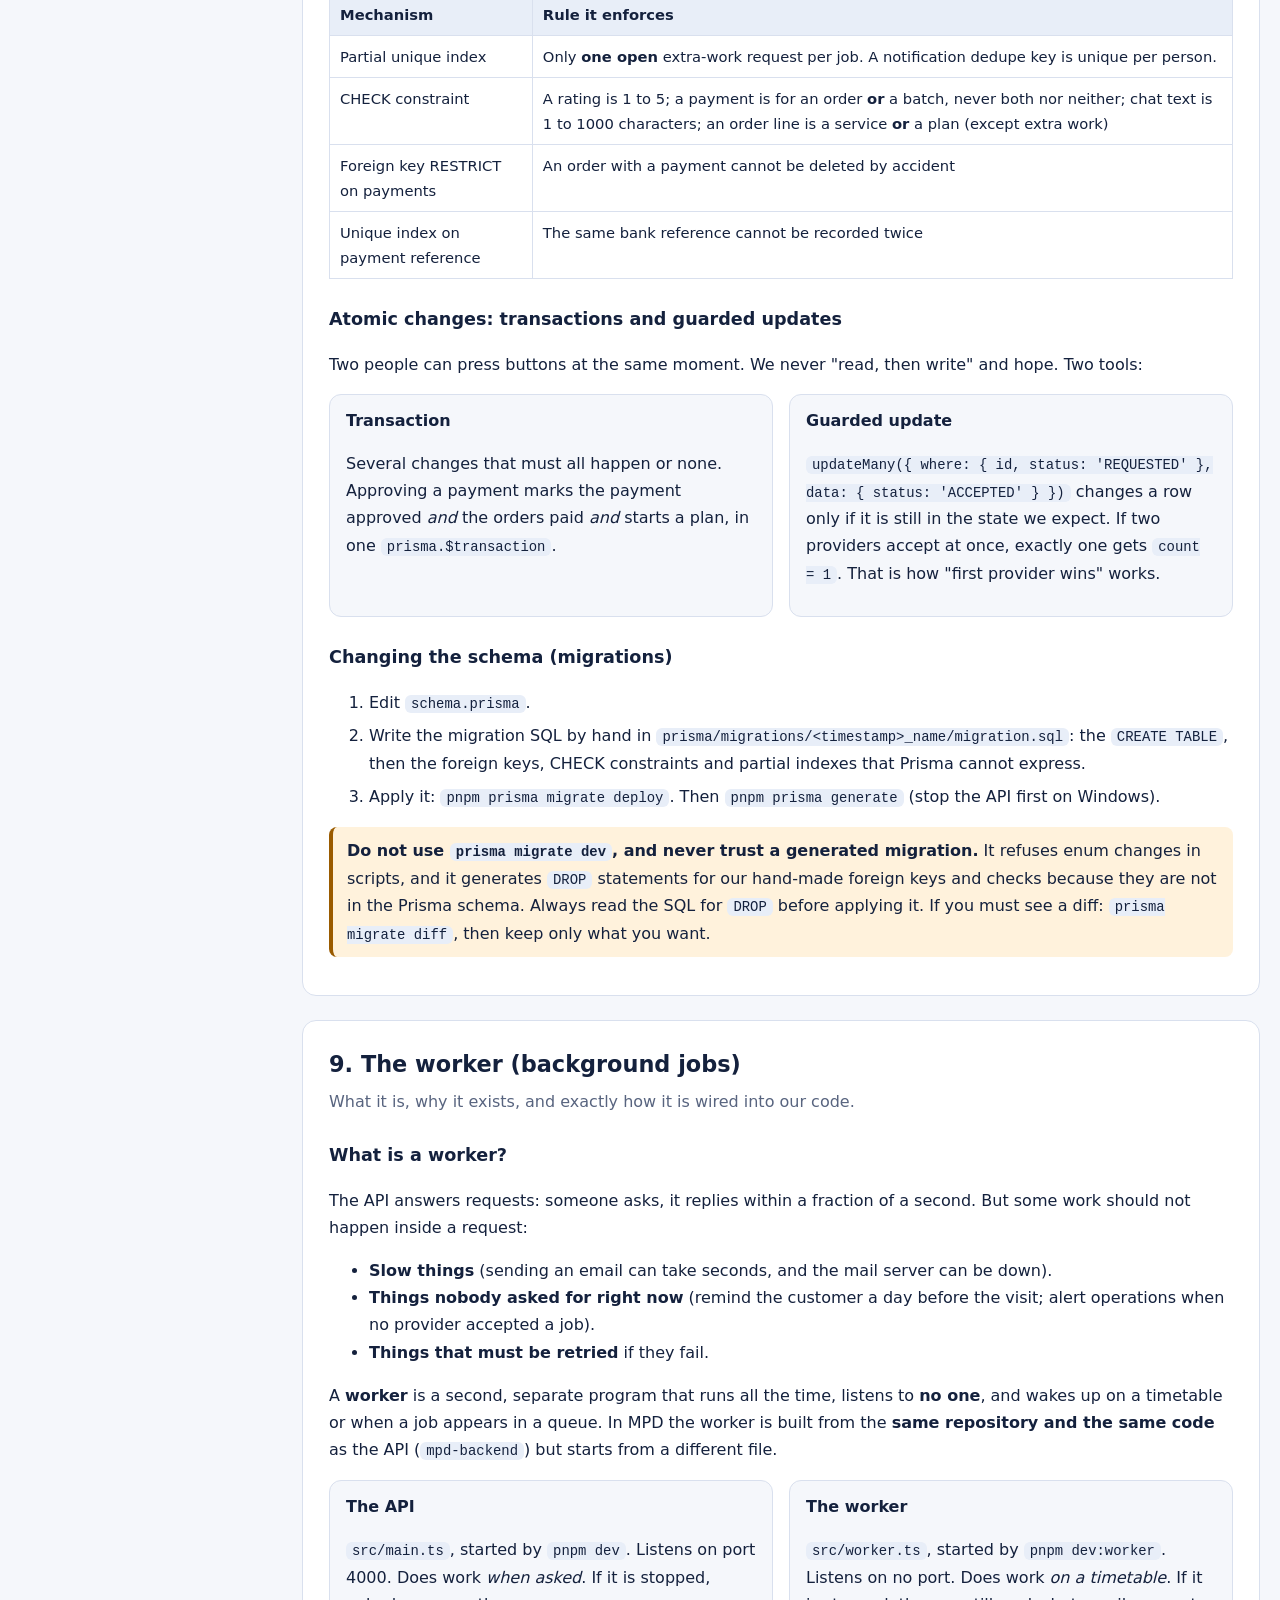
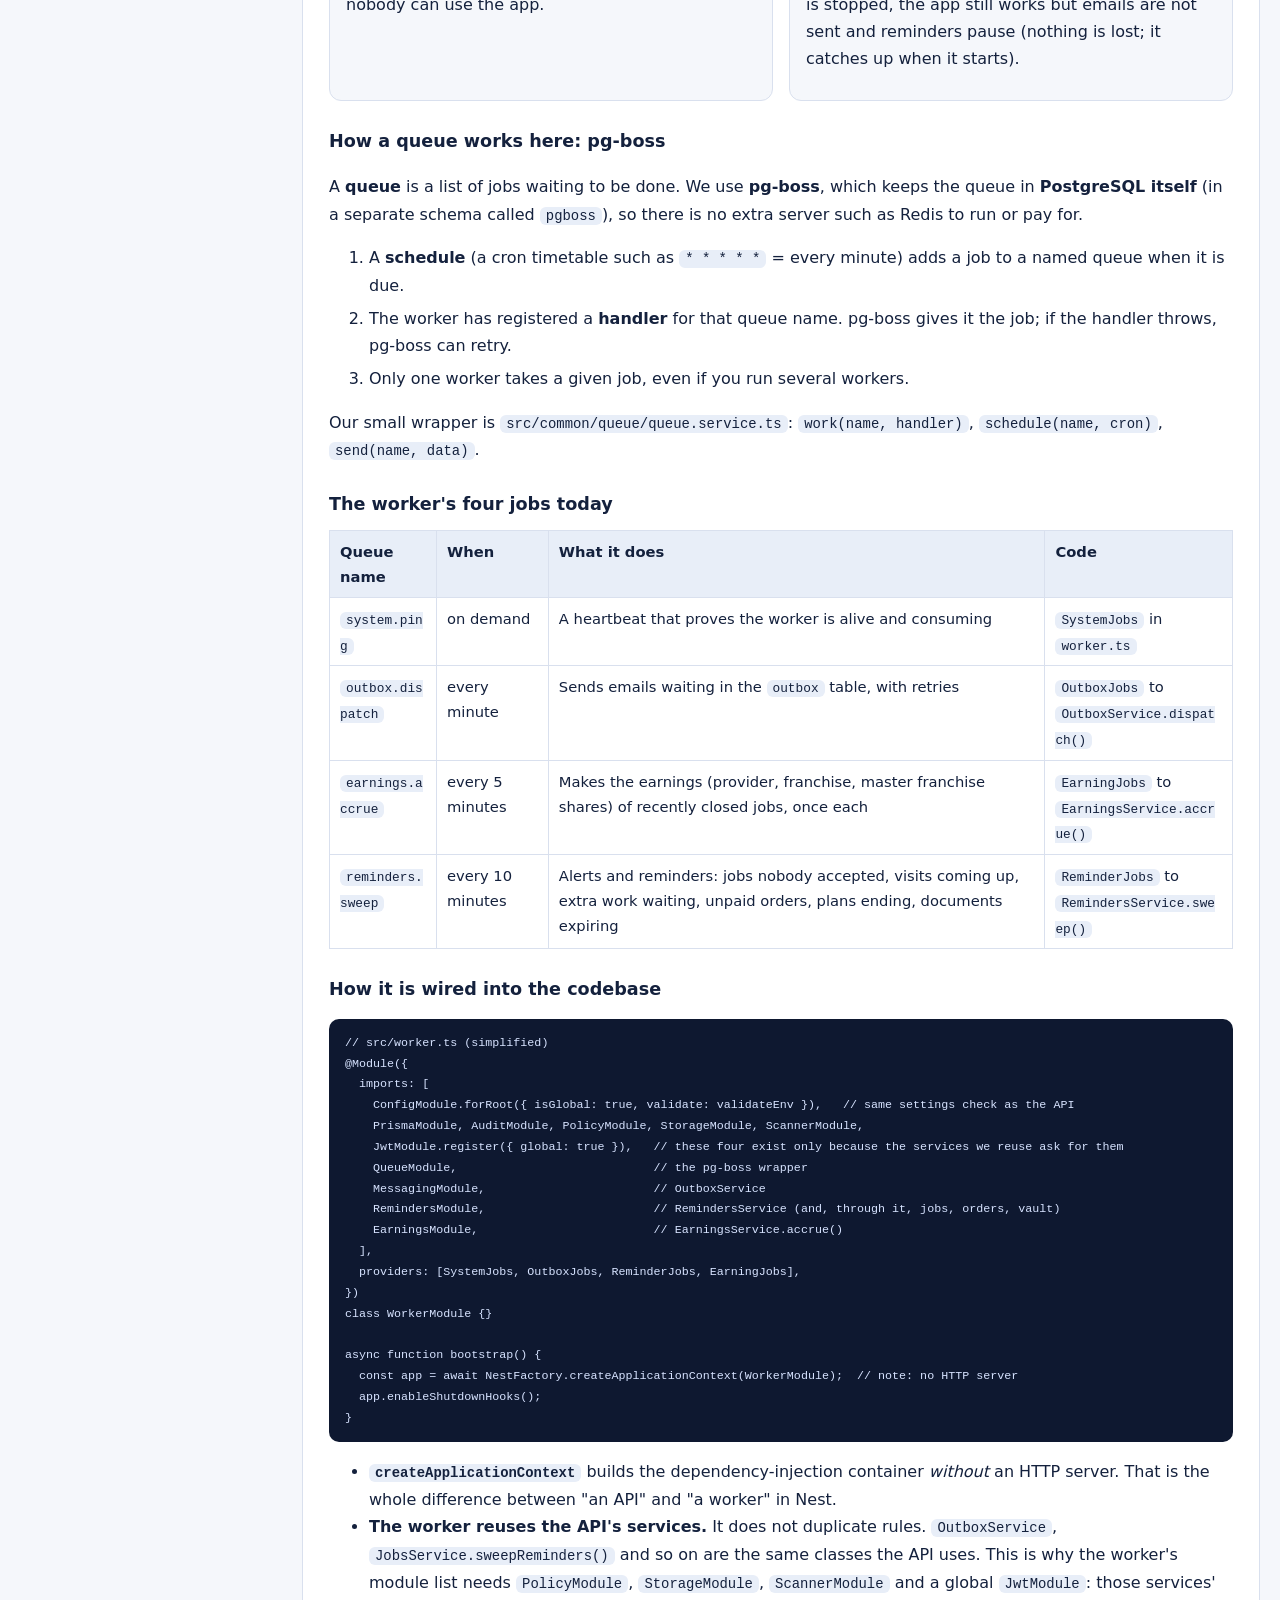
==== commit cec822f9: "feat: M7.2 review and a priced offer for legal requests Co-Authored-By: Claude Sonnet 5.5 <noreply@a" ====
--- a/engineering/index.html
+++ b/engineering/index.html
@@ -161,7 +161,7 @@
 <tr><td>Brand name and domain are read from config, never typed in code</td><td>Rebranding is configuration</td></tr>
 </table>
 <h3>Where the API describes itself</h3>
-<p>Start the API and open <code>http://localhost:4000/docs</code> (Swagger). The same description is saved as <code>mpd-backend/openapi.json</code> and committed; it is the contract the frontends generate their client from. The API has about 298 endpoints across the modules.</p>
+<p>Start the API and open <code>http://localhost:4000/docs</code> (Swagger). The same description is saved as <code>mpd-backend/openapi.json</code> and committed; it is the contract the frontends generate their client from. The API has about 303 endpoints across the modules.</p>
 </section>
 
 <section id="data" data-group="How it runs">
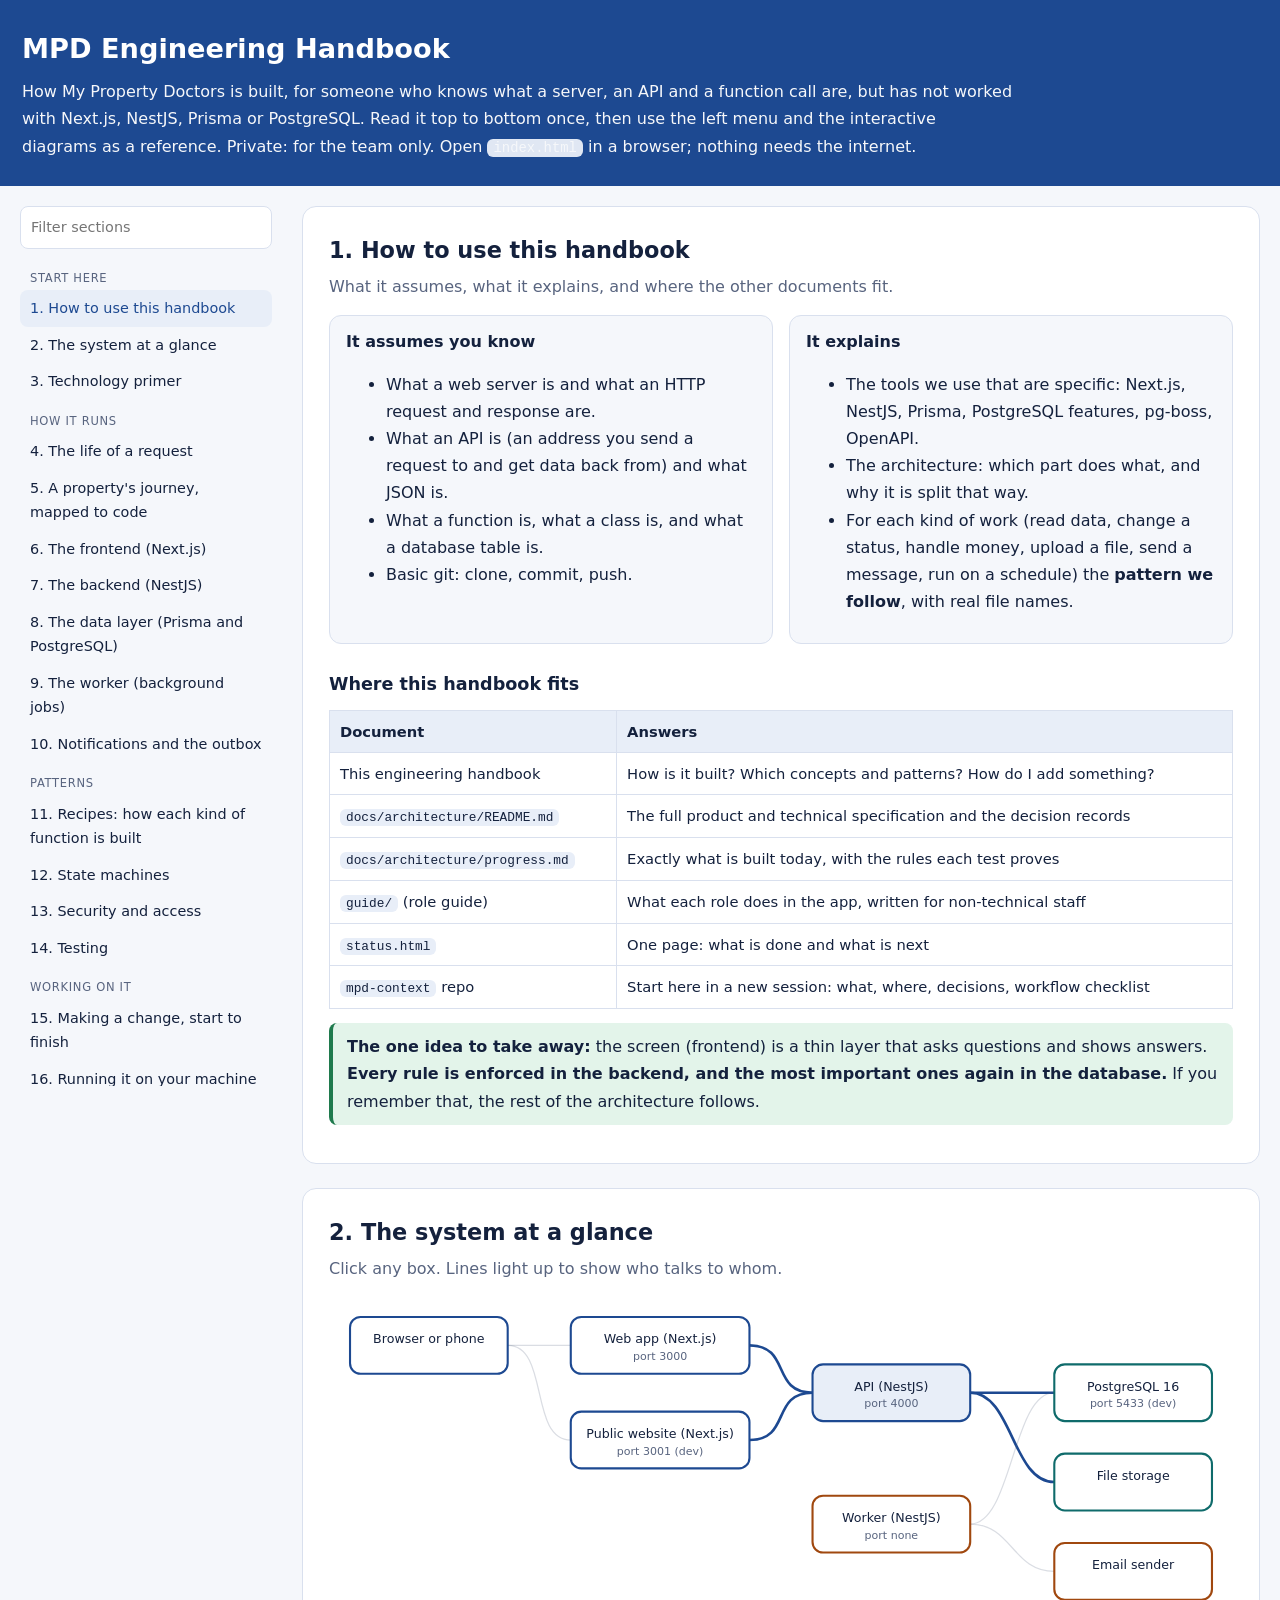
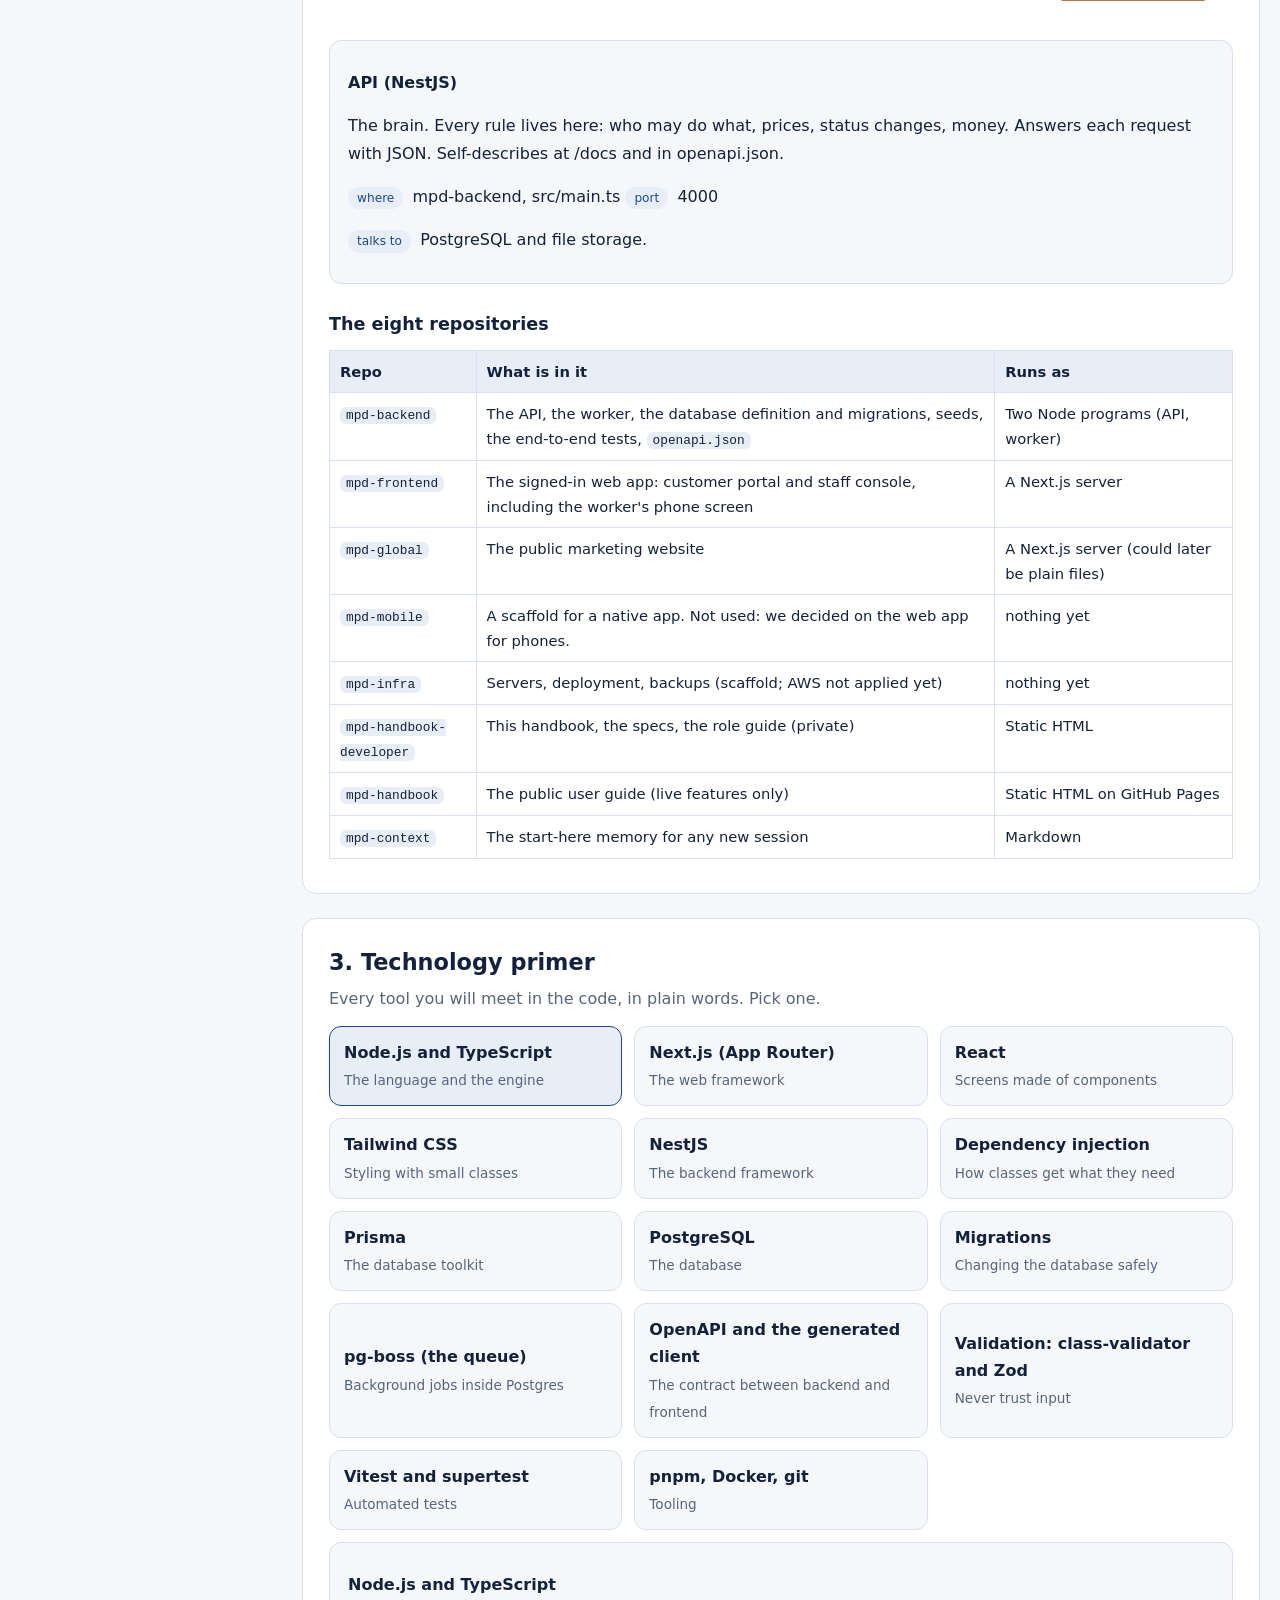
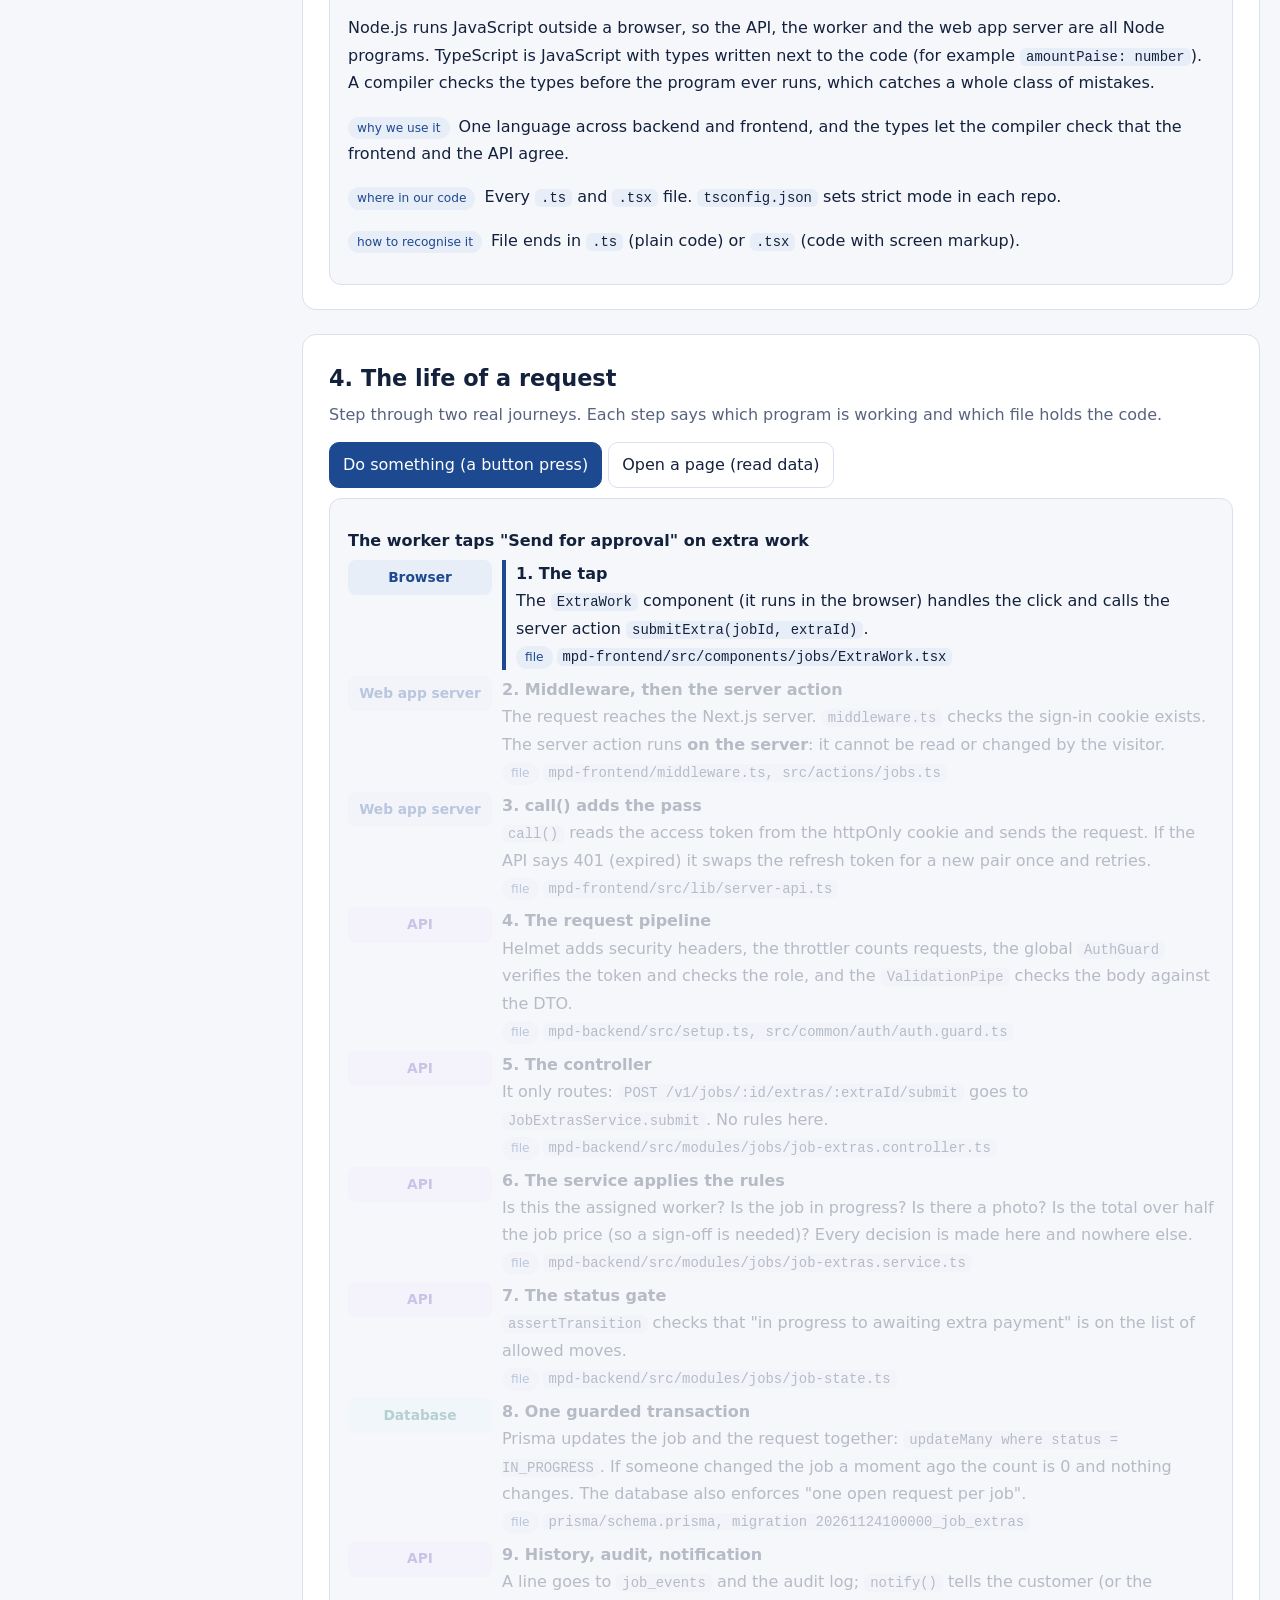
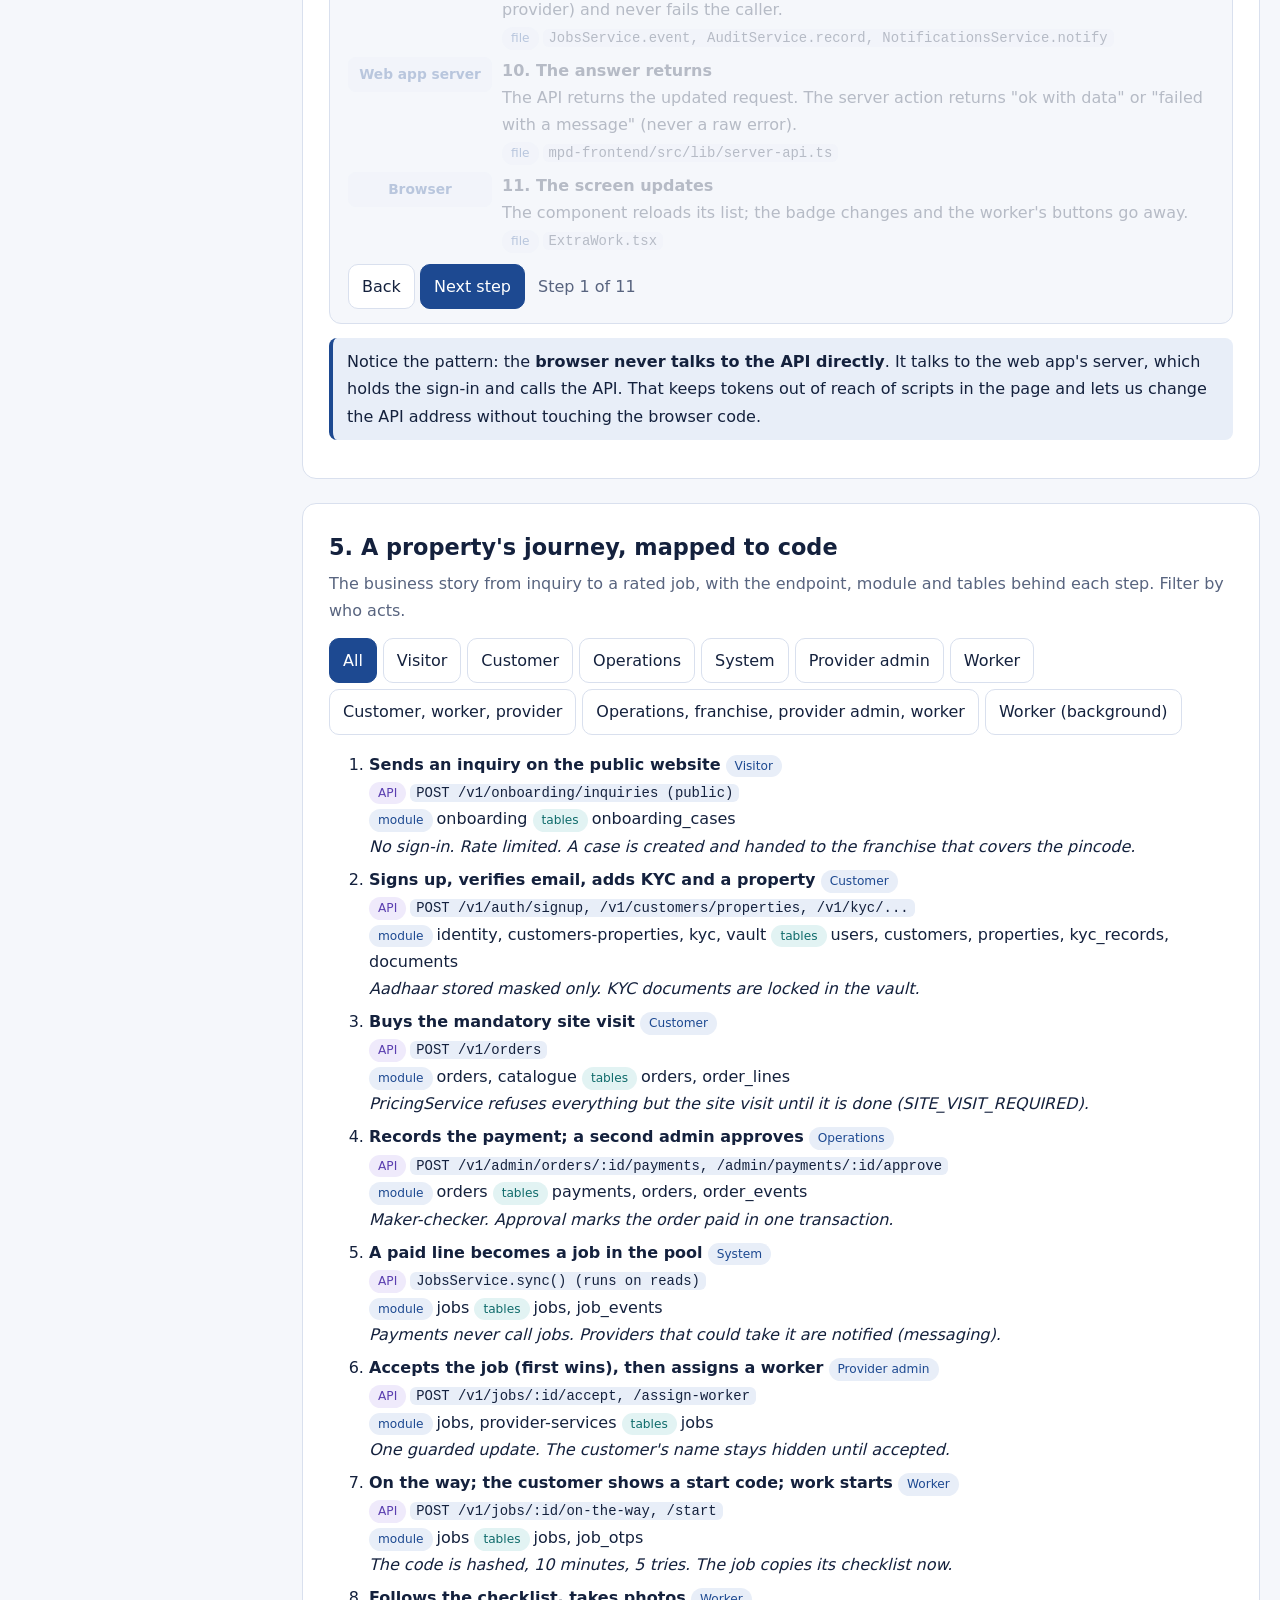
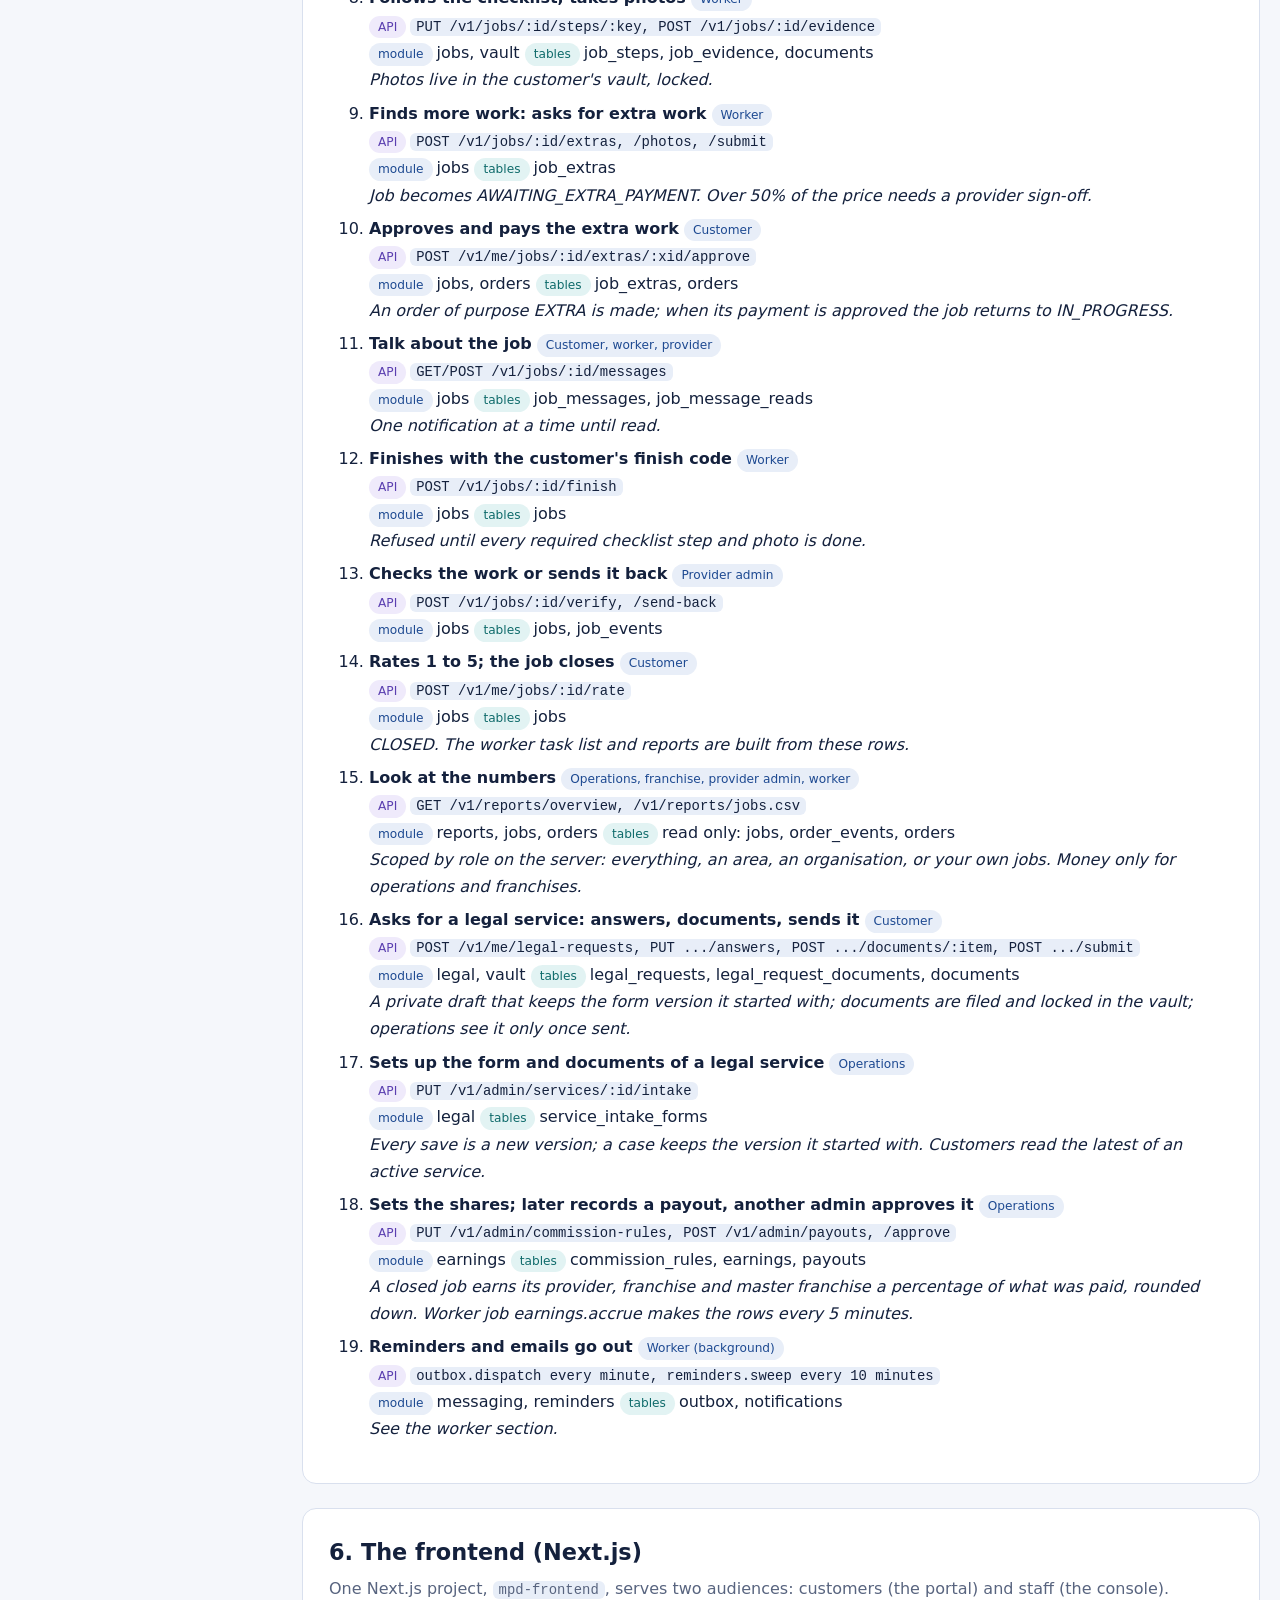
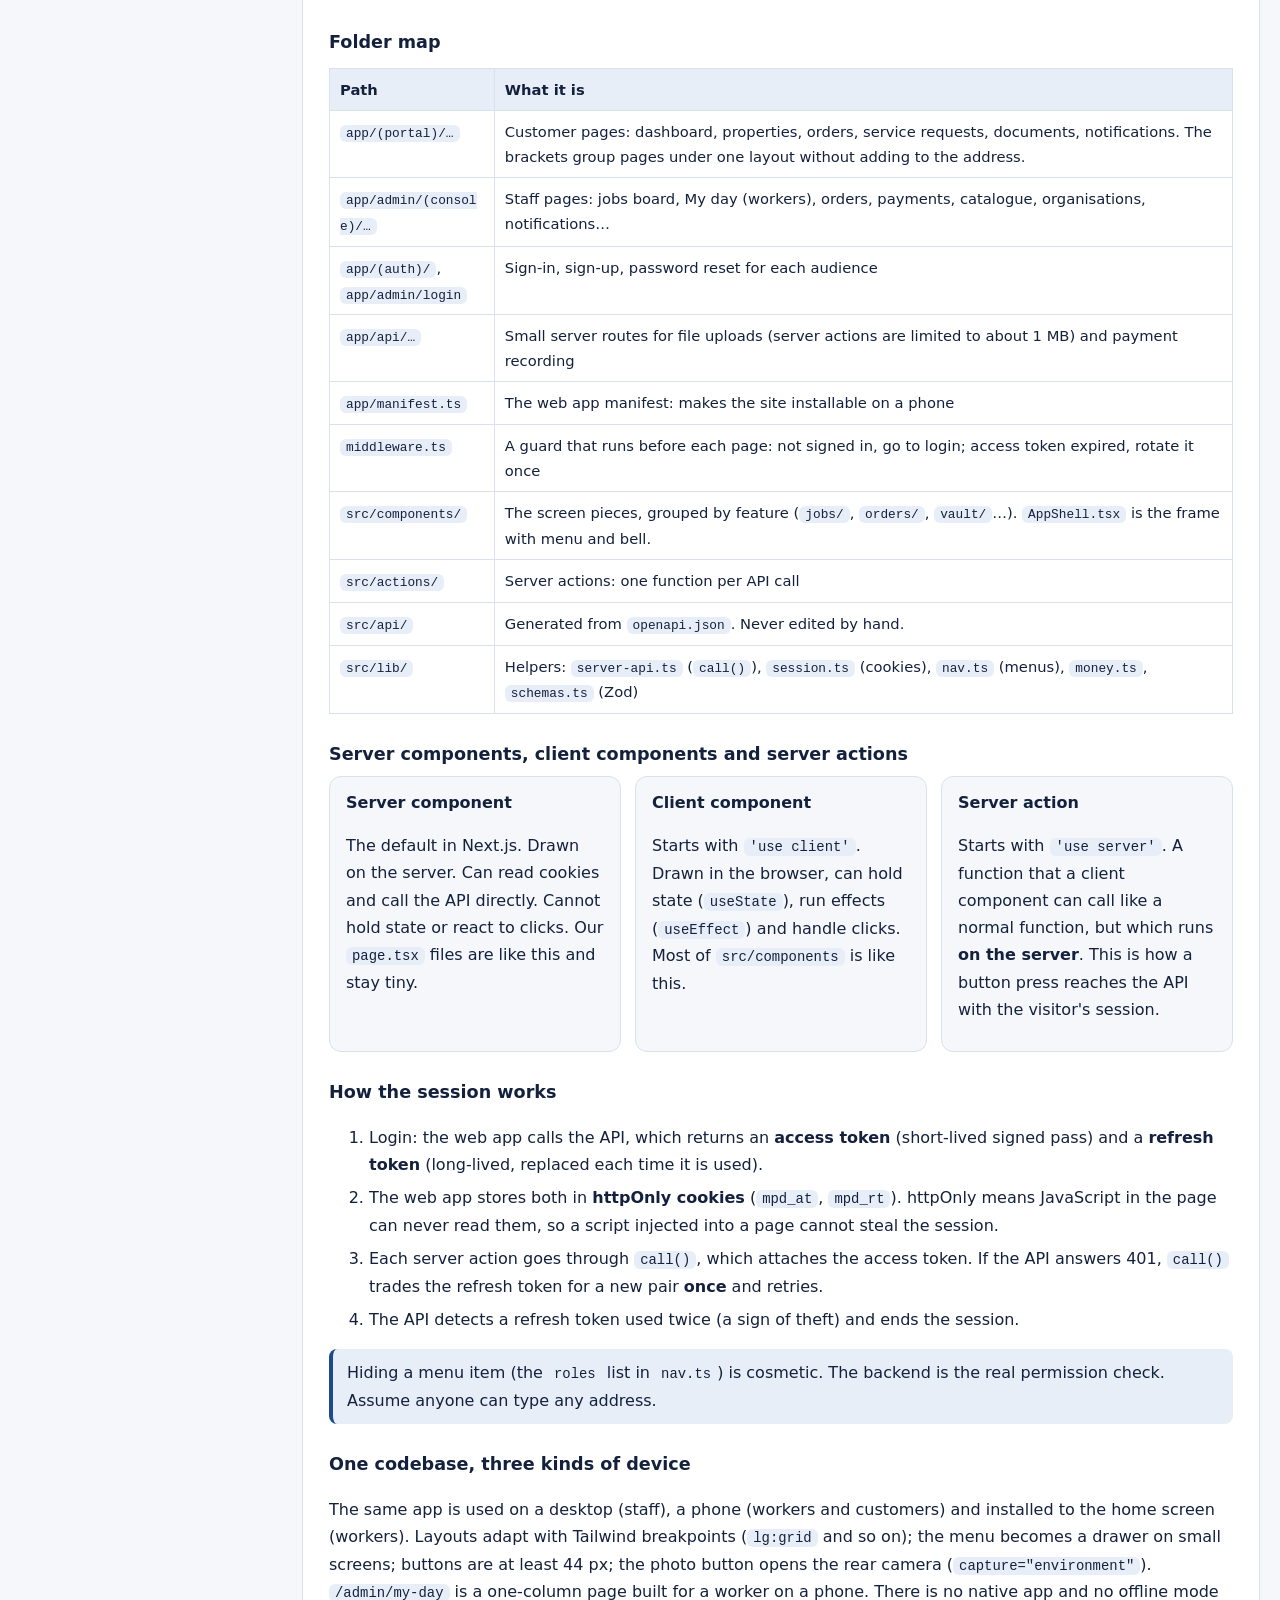
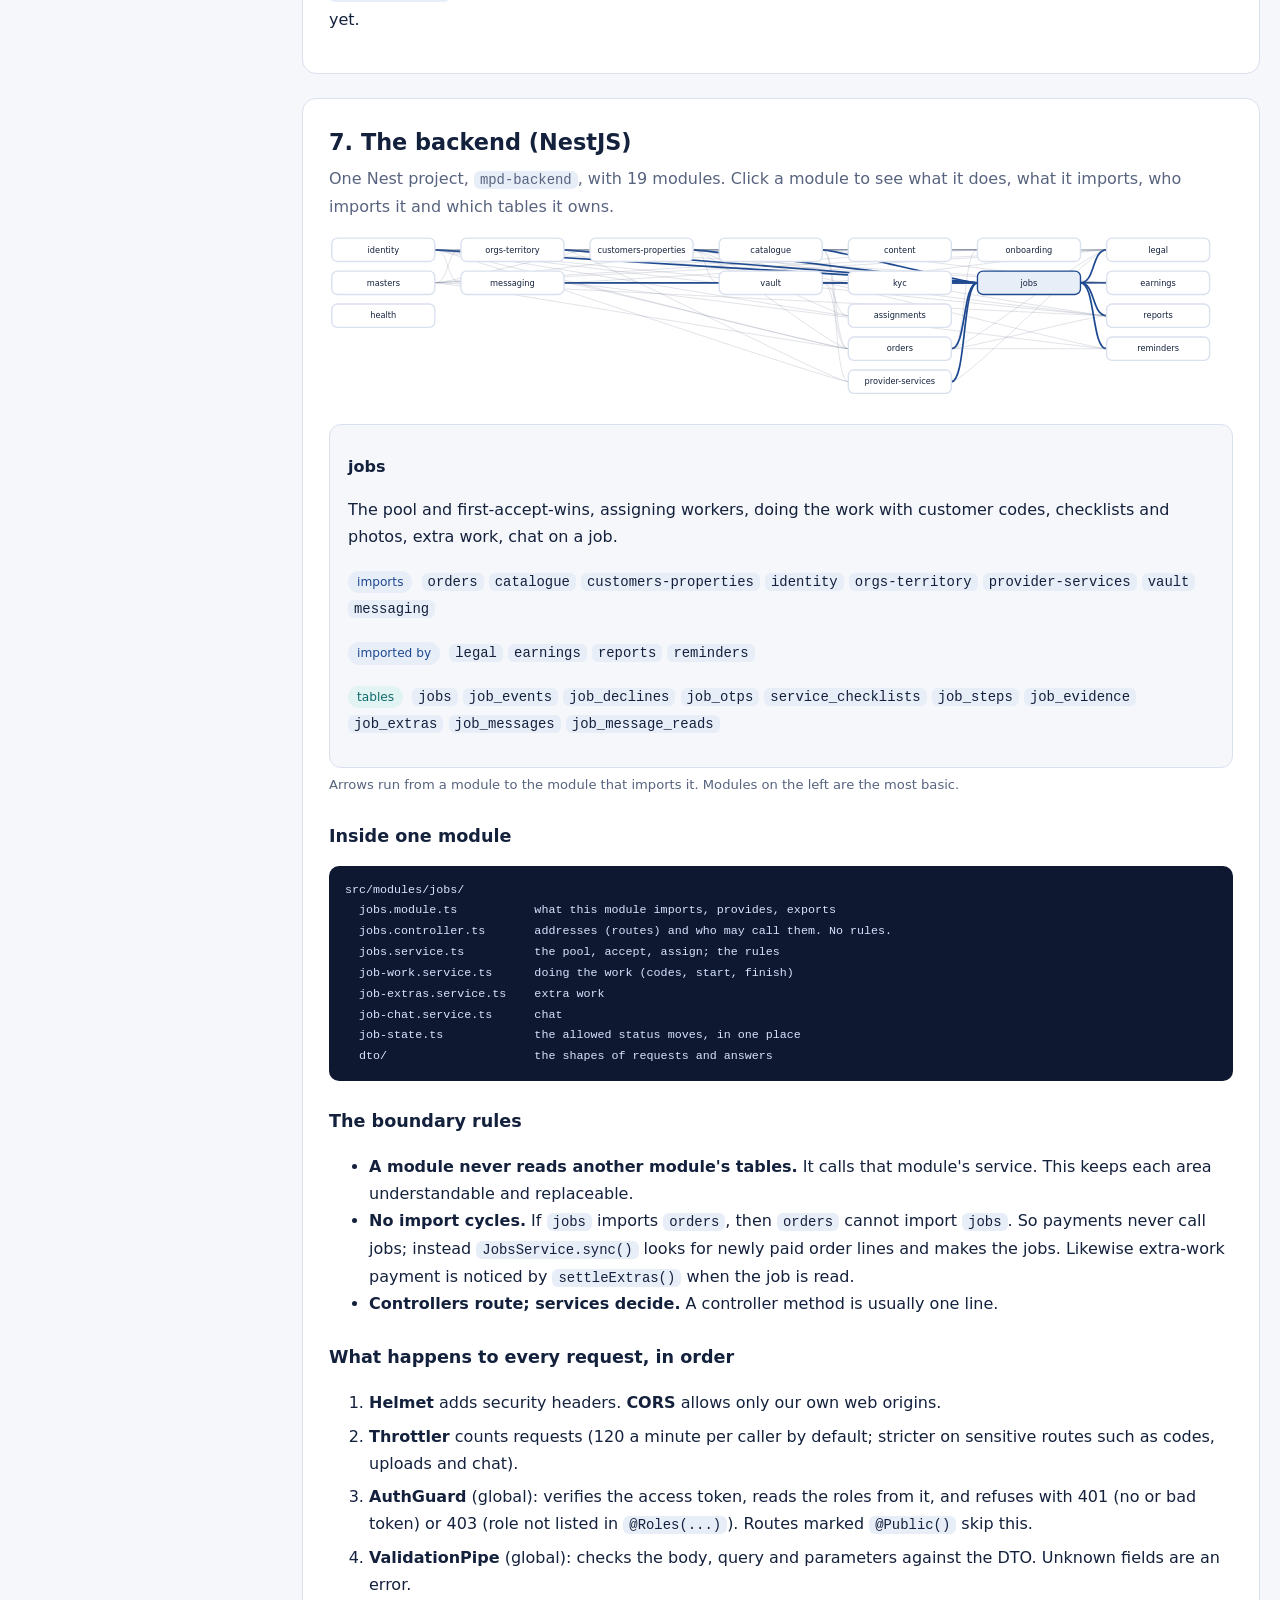
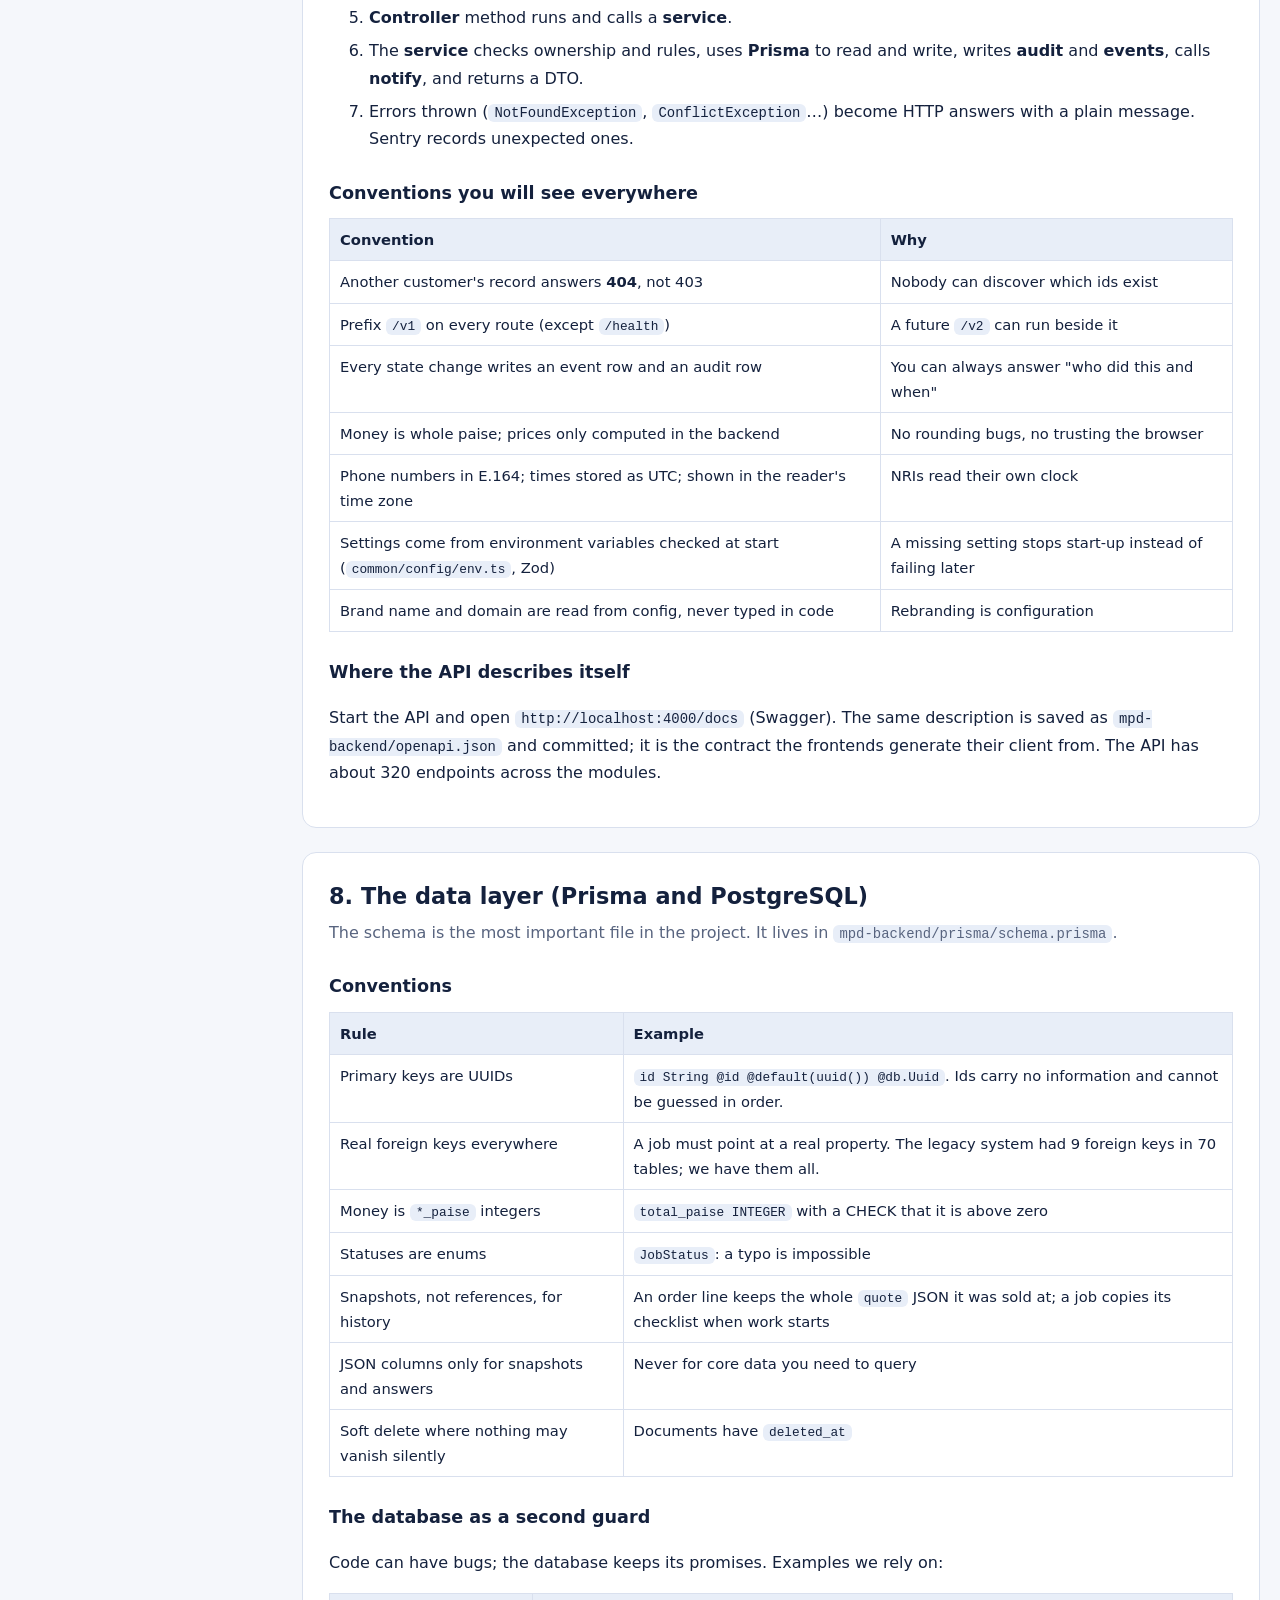
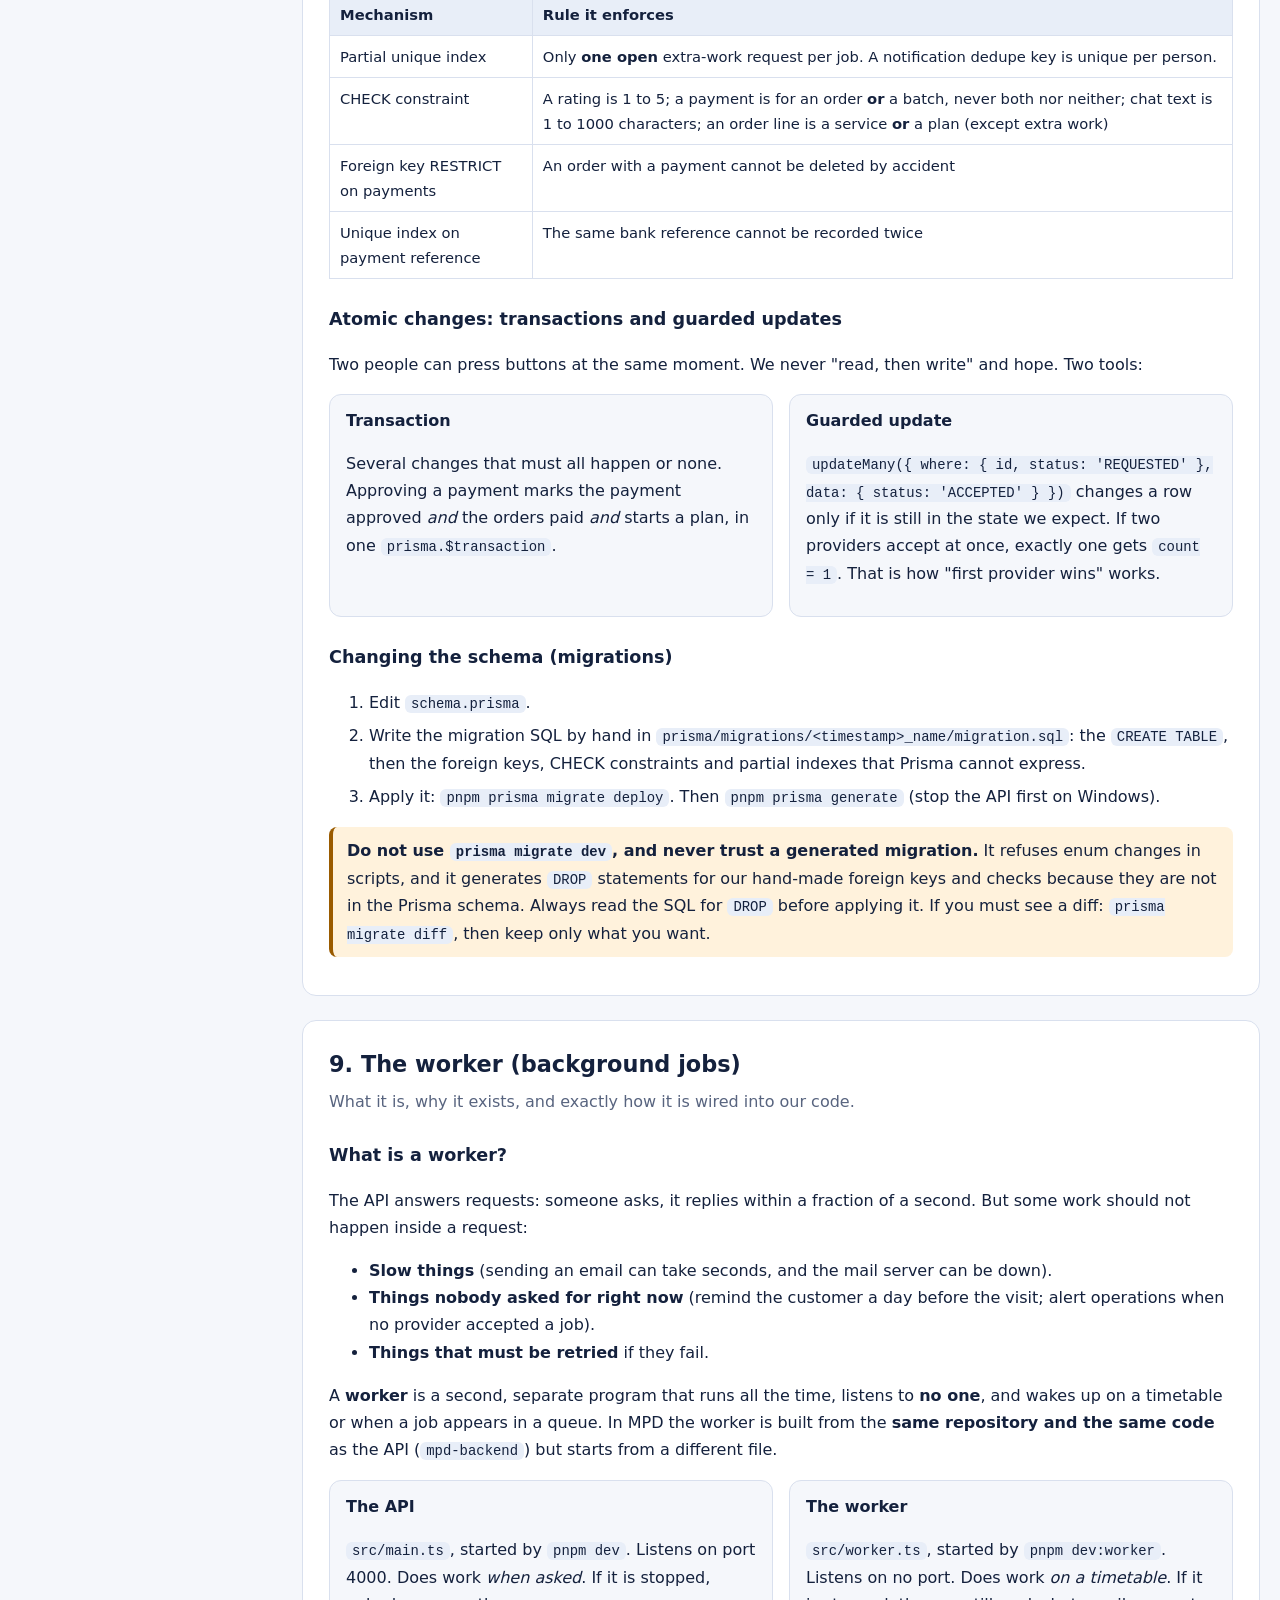
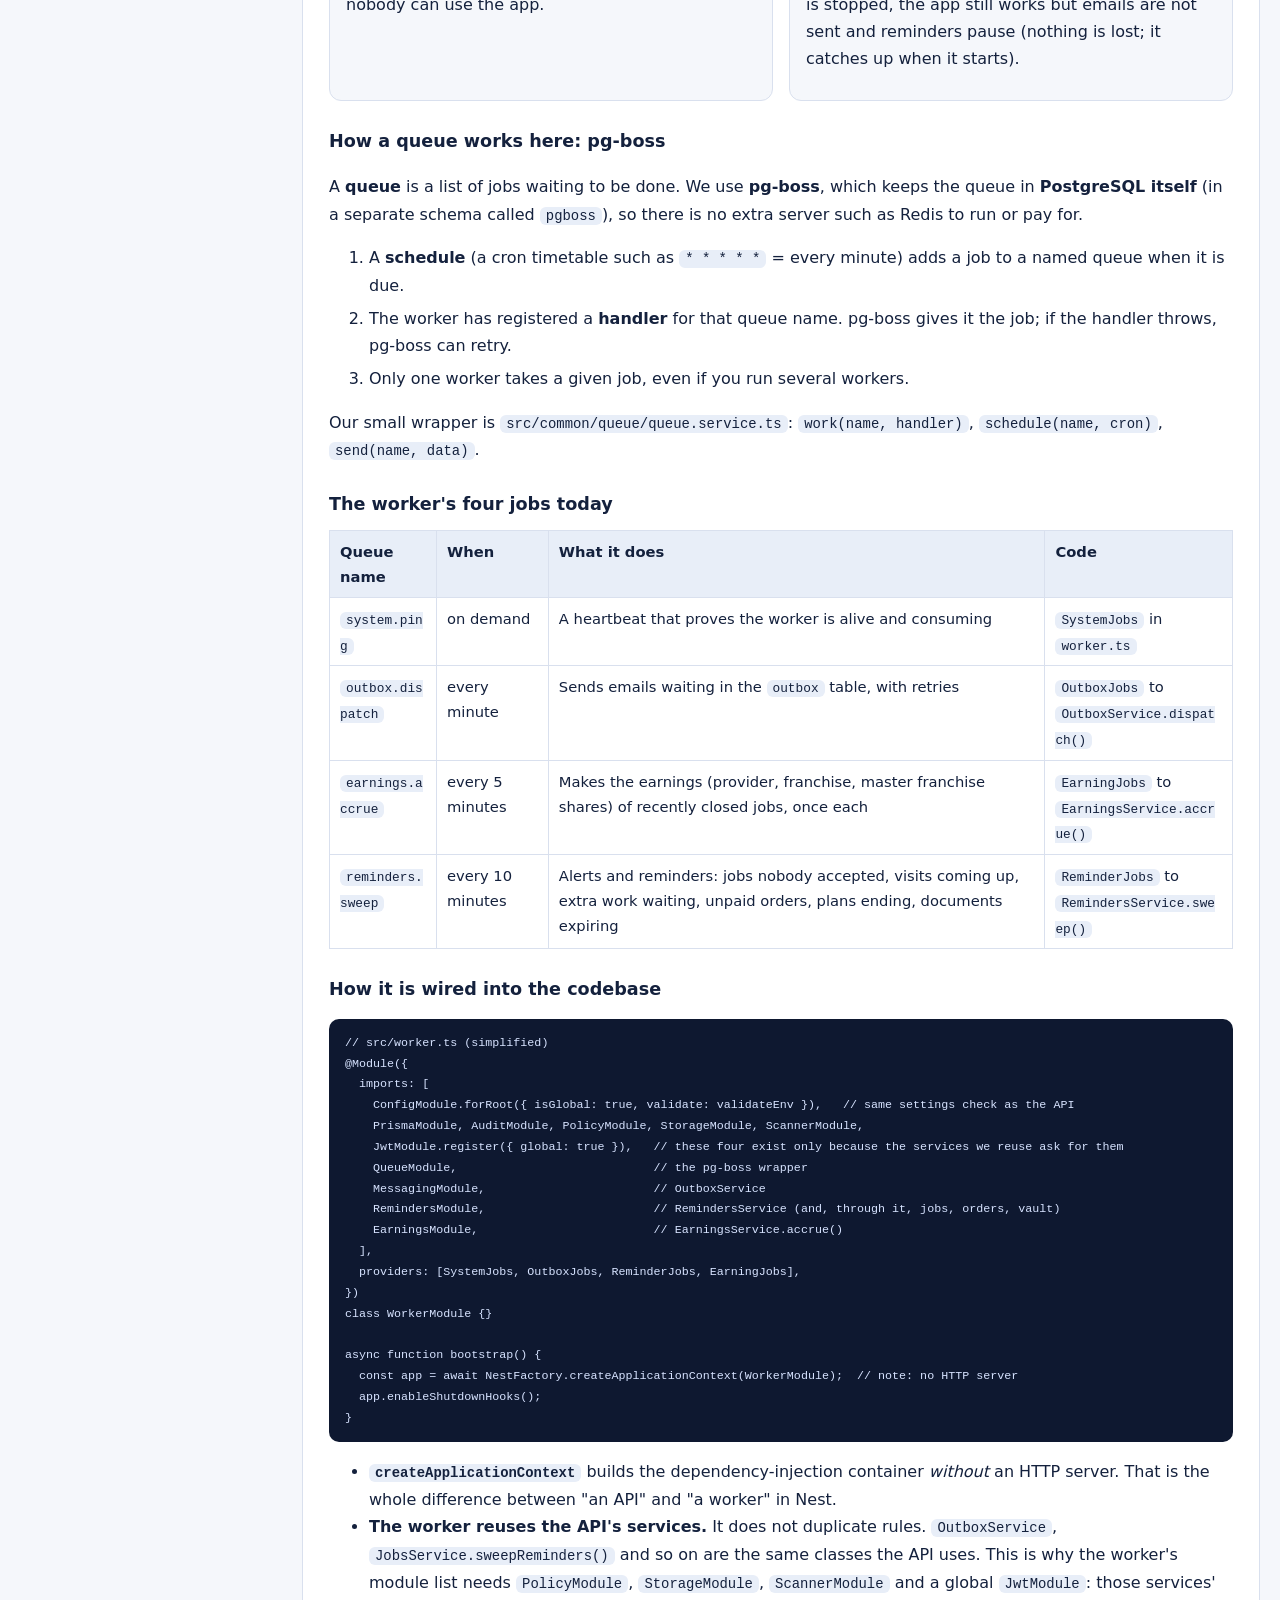
==== commit 90b670f6: "feat: M7.3 the legal case and its pool for legal providers Co-Authored-By: Claude Sonnet 5.5 <norepl" ====
--- a/engineering/index.html
+++ b/engineering/index.html
@@ -161,7 +161,7 @@
 <tr><td>Brand name and domain are read from config, never typed in code</td><td>Rebranding is configuration</td></tr>
 </table>
 <h3>Where the API describes itself</h3>
-<p>Start the API and open <code>http://localhost:4000/docs</code> (Swagger). The same description is saved as <code>mpd-backend/openapi.json</code> and committed; it is the contract the frontends generate their client from. The API has about 303 endpoints across the modules.</p>
+<p>Start the API and open <code>http://localhost:4000/docs</code> (Swagger). The same description is saved as <code>mpd-backend/openapi.json</code> and committed; it is the contract the frontends generate their client from. The API has about 320 endpoints across the modules.</p>
 </section>
 
 <section id="data" data-group="How it runs">
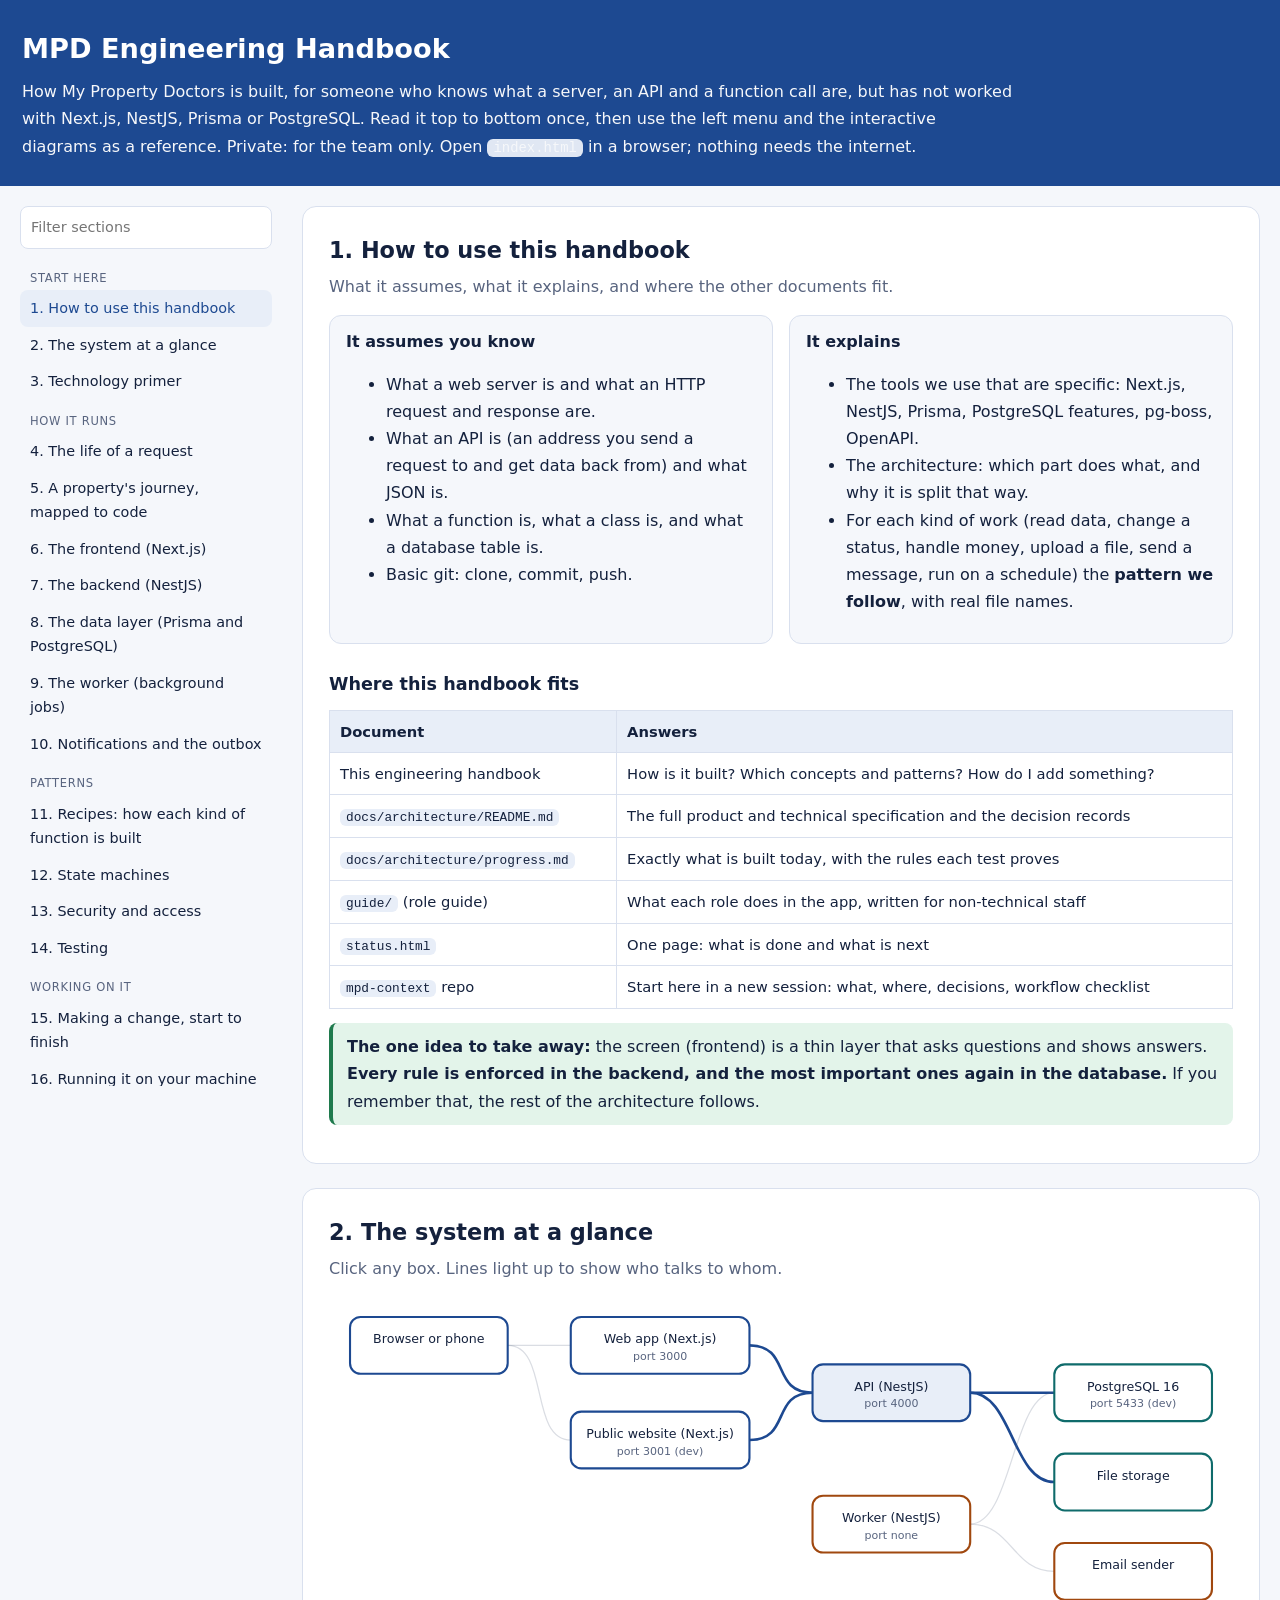
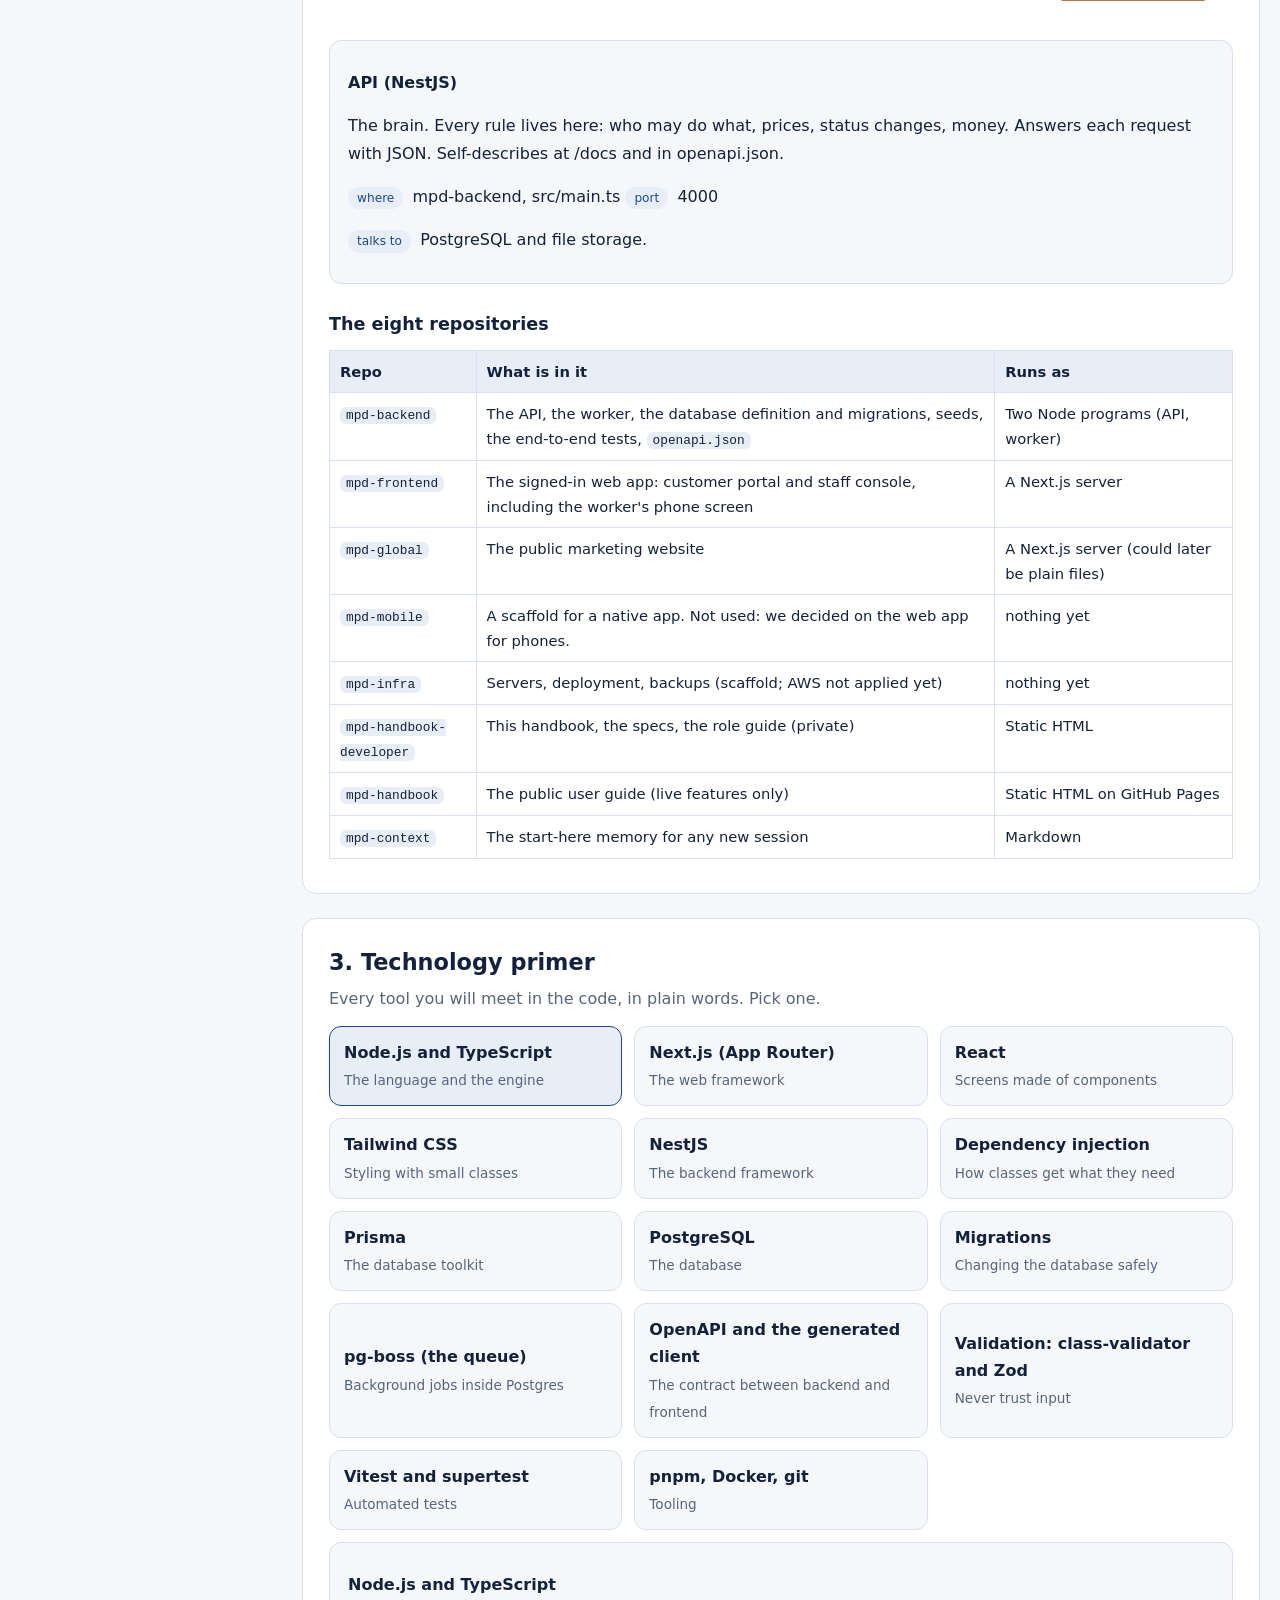
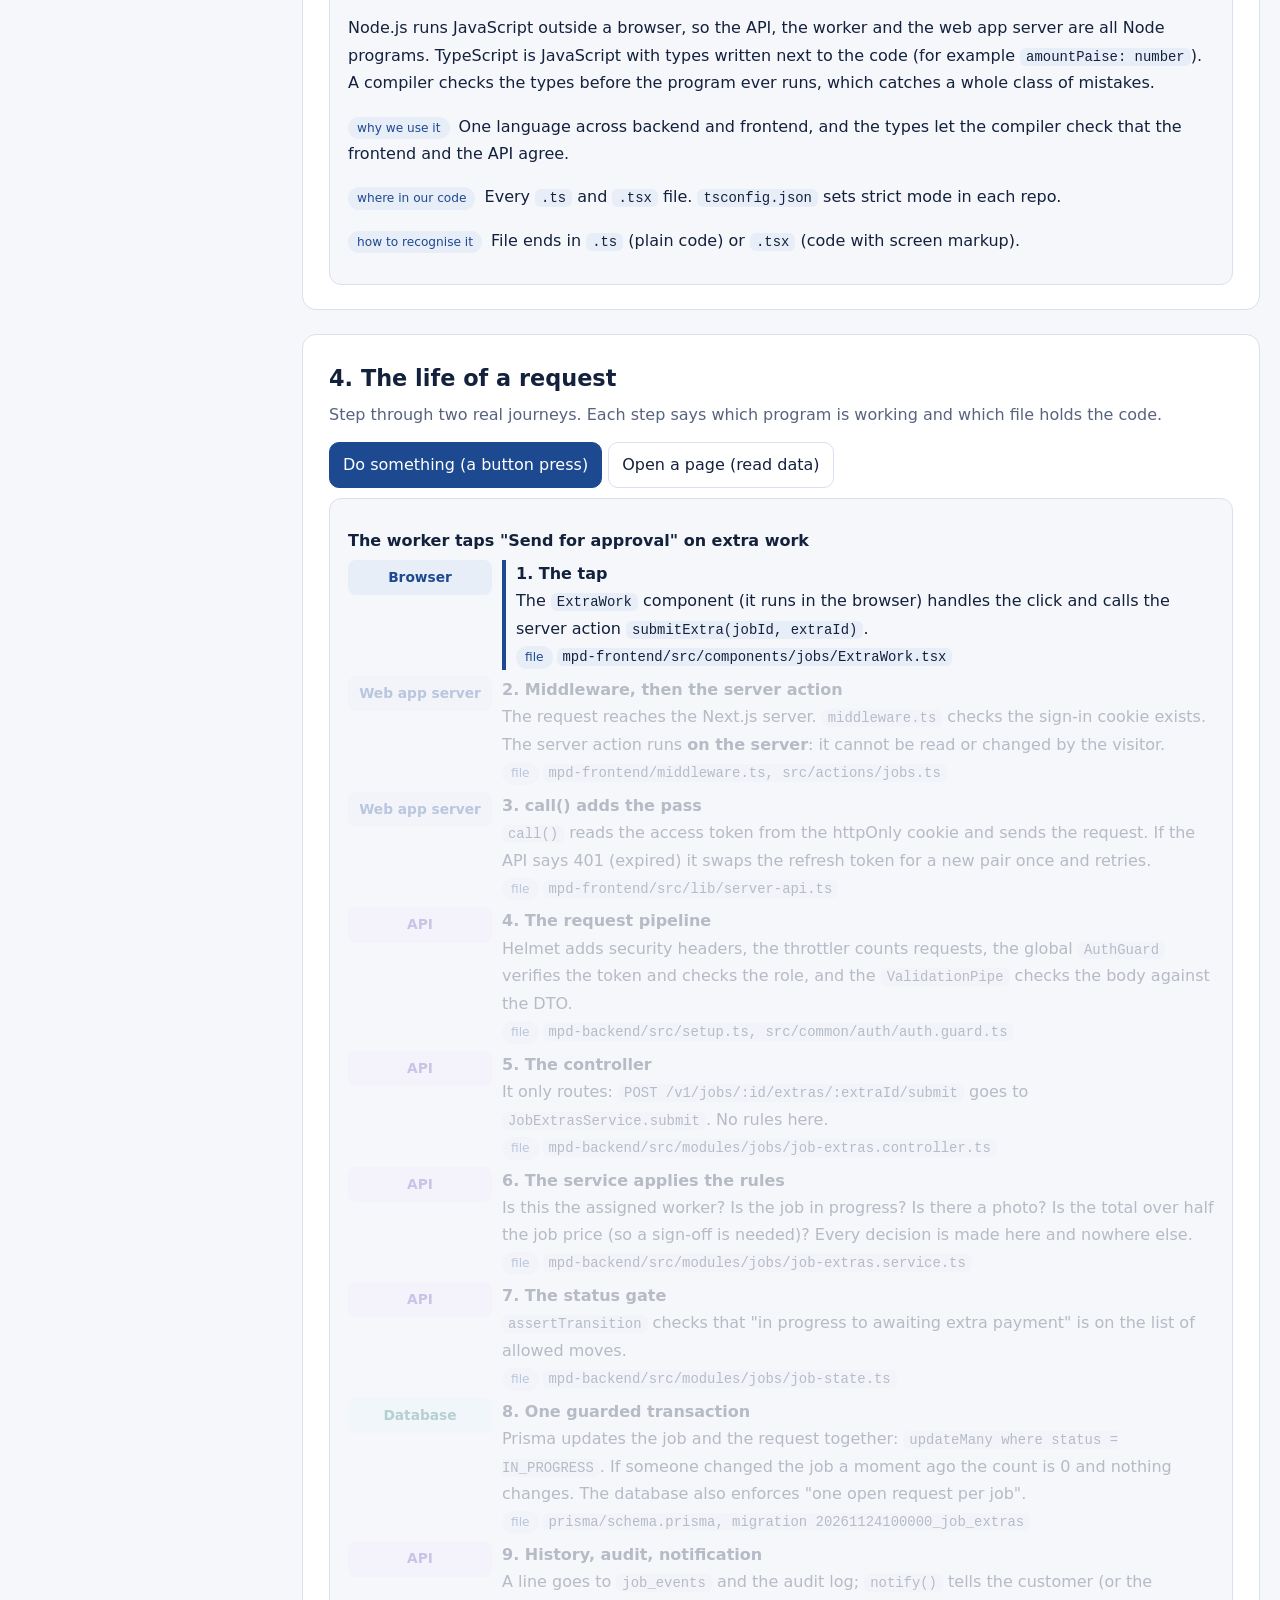
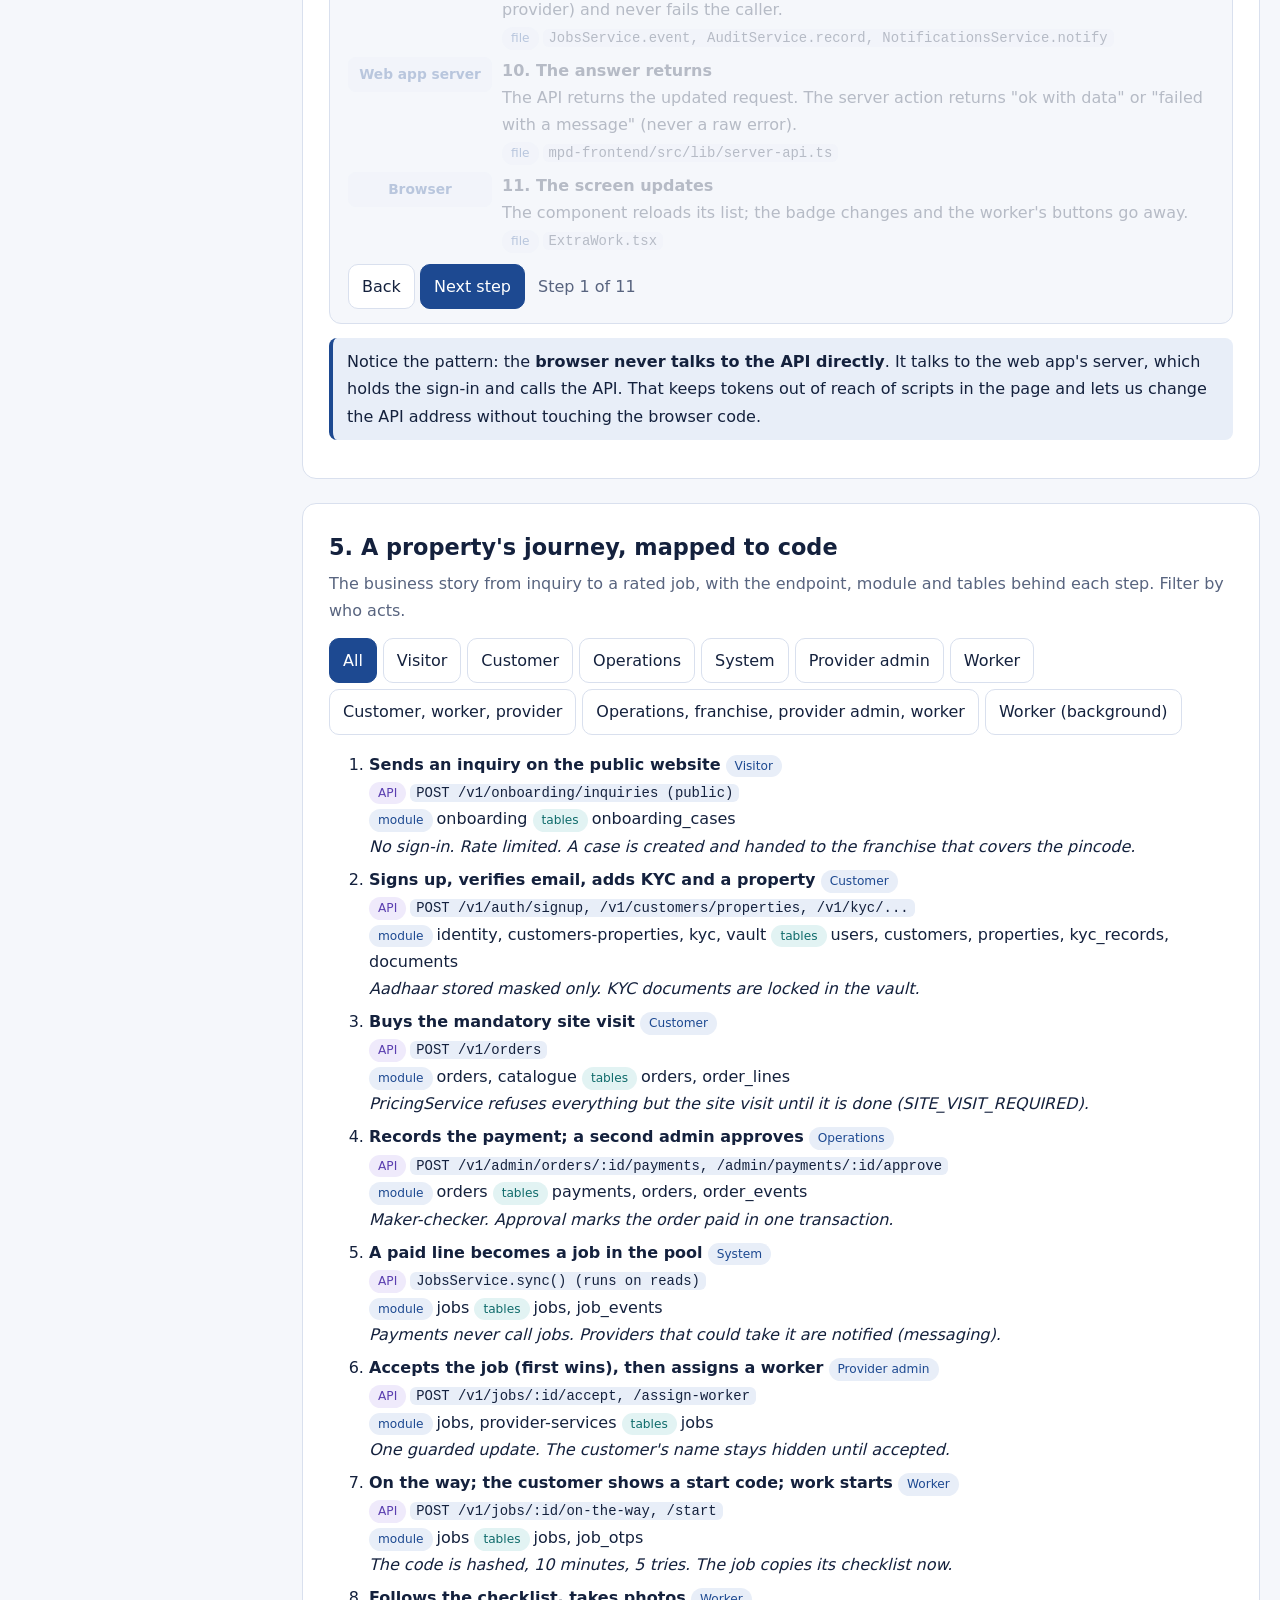
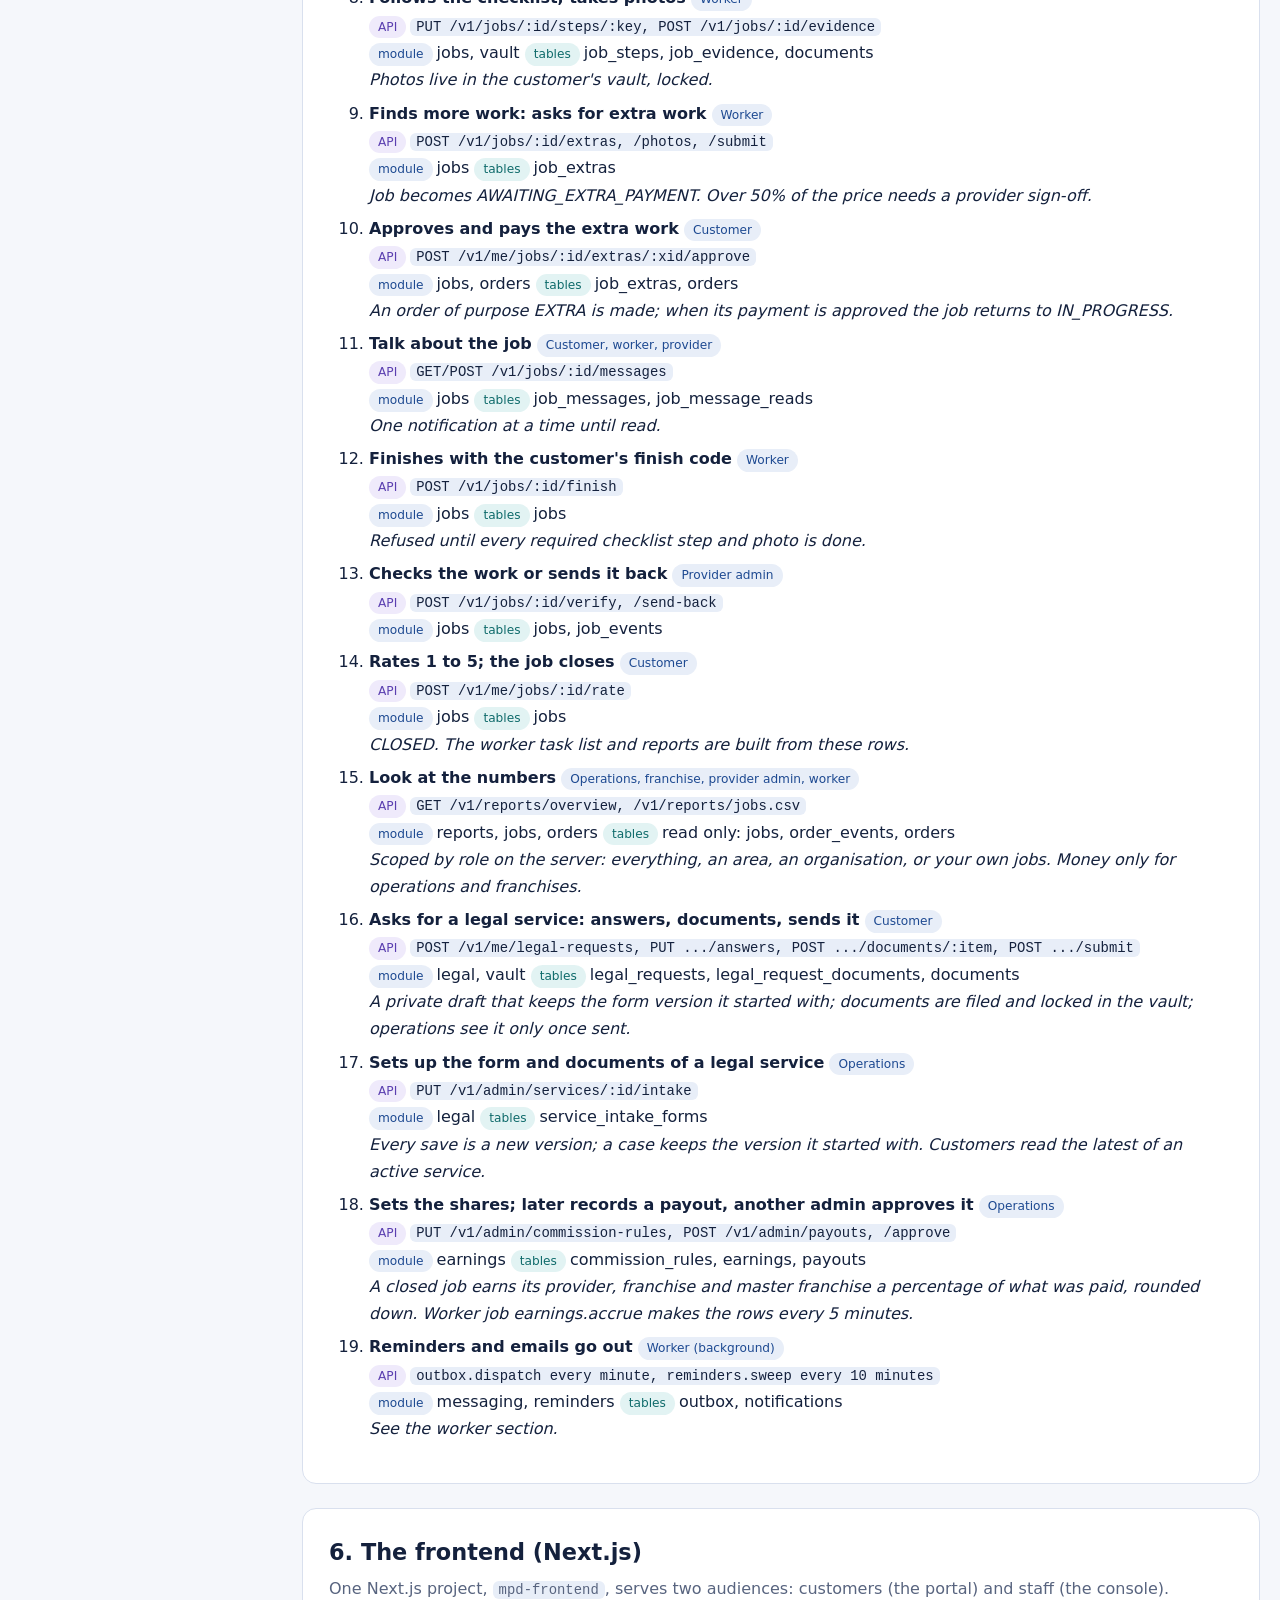
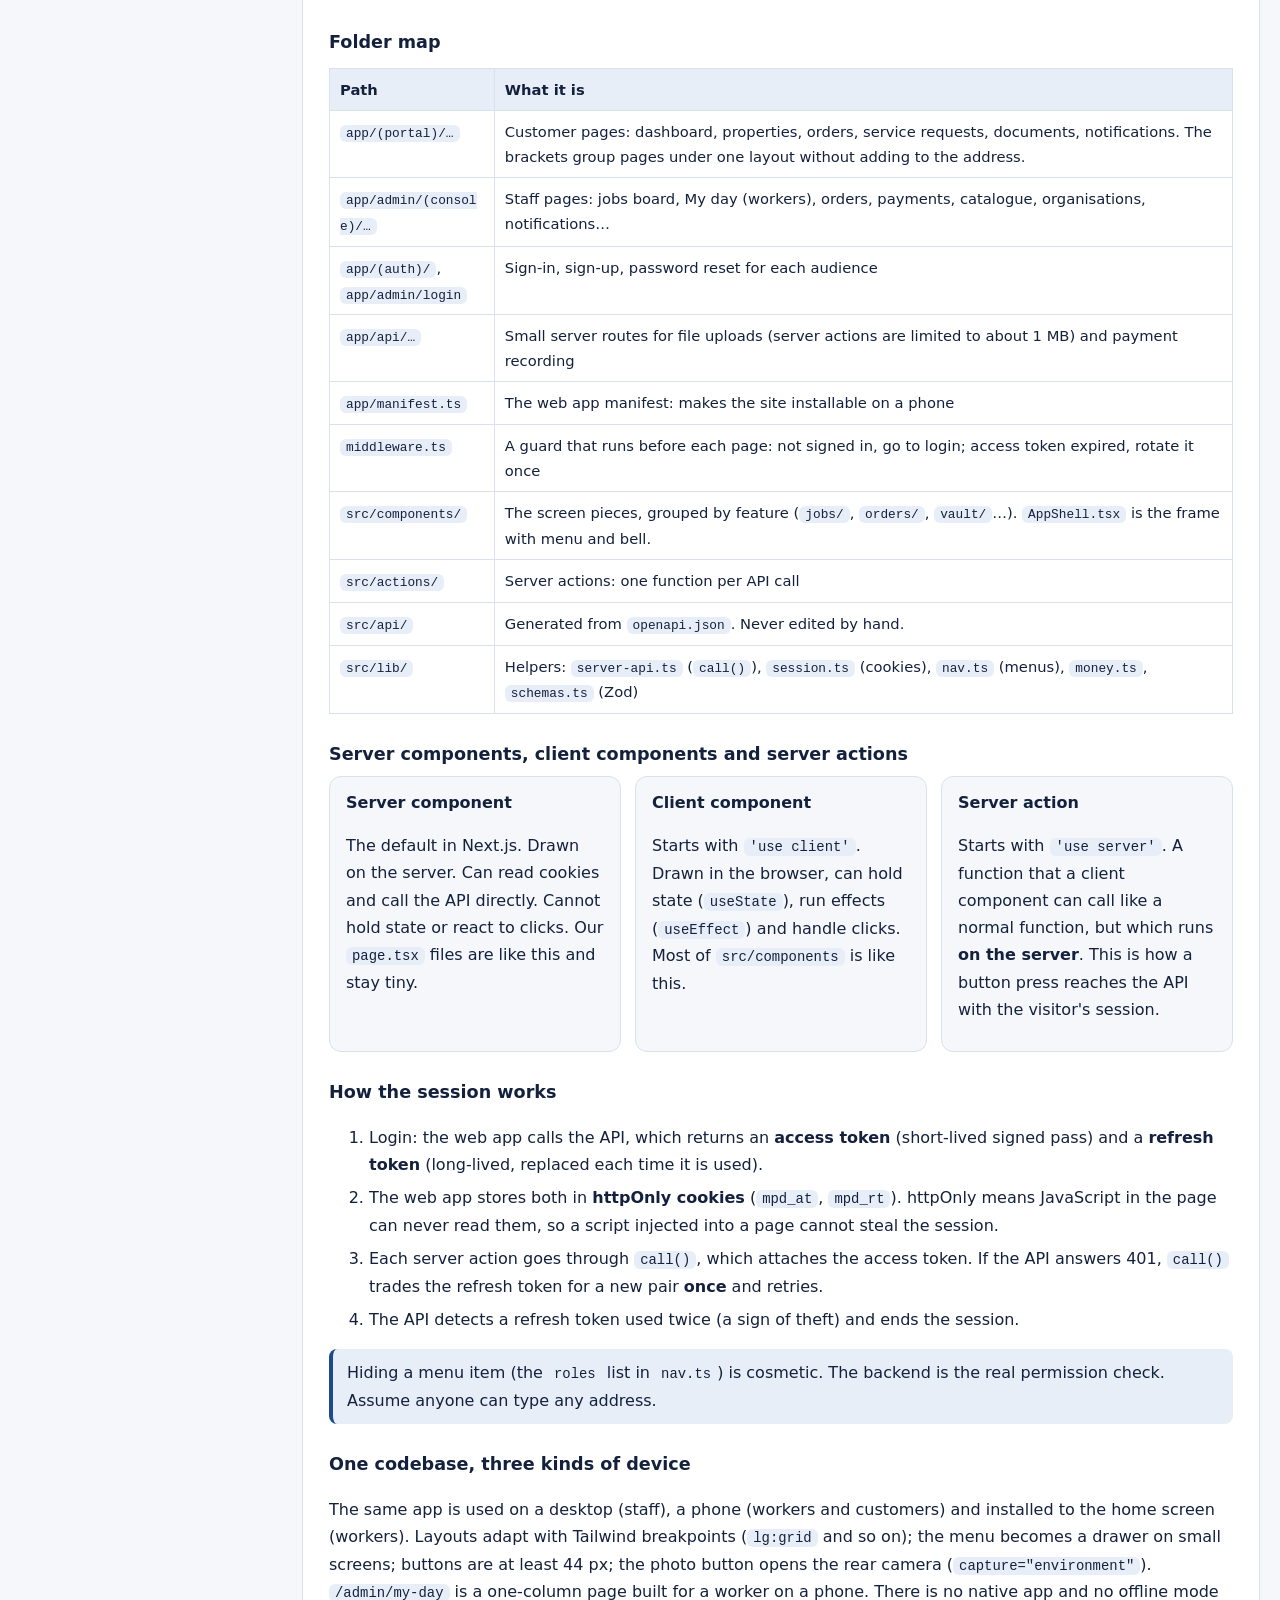
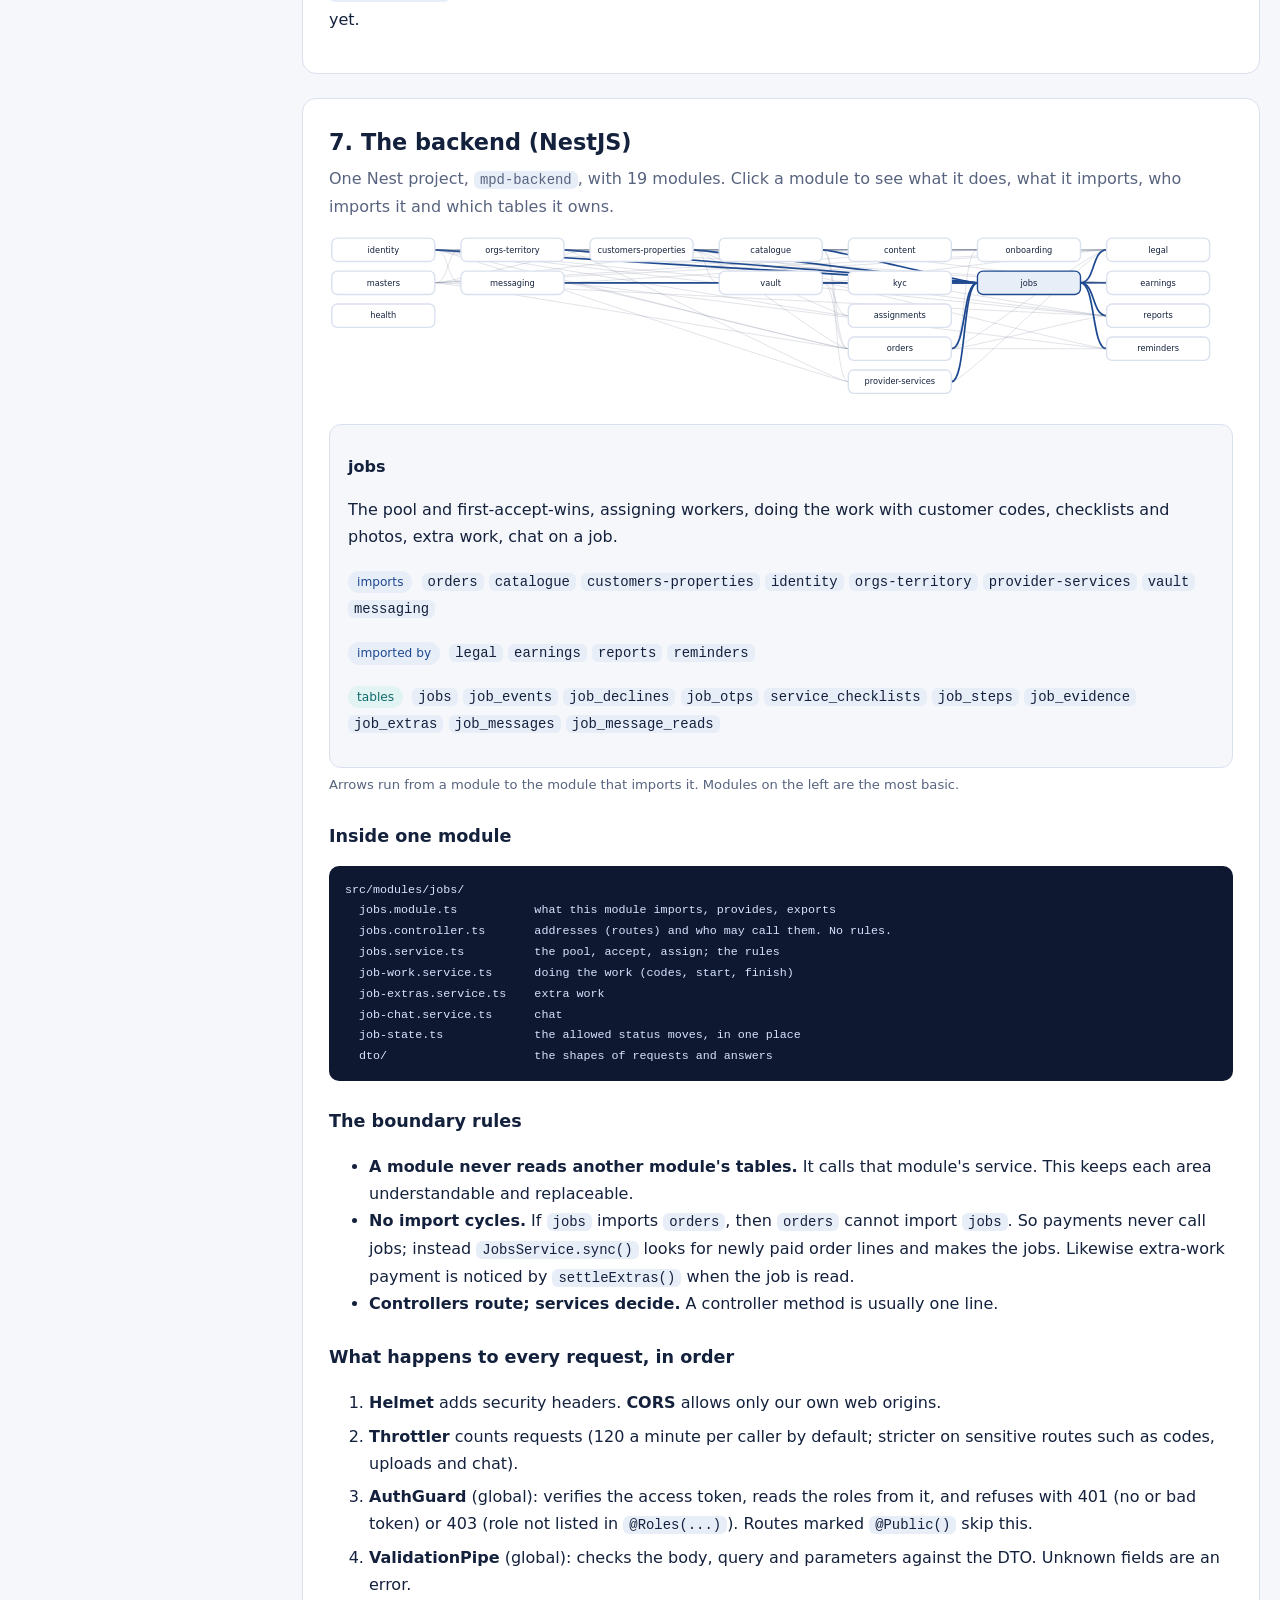
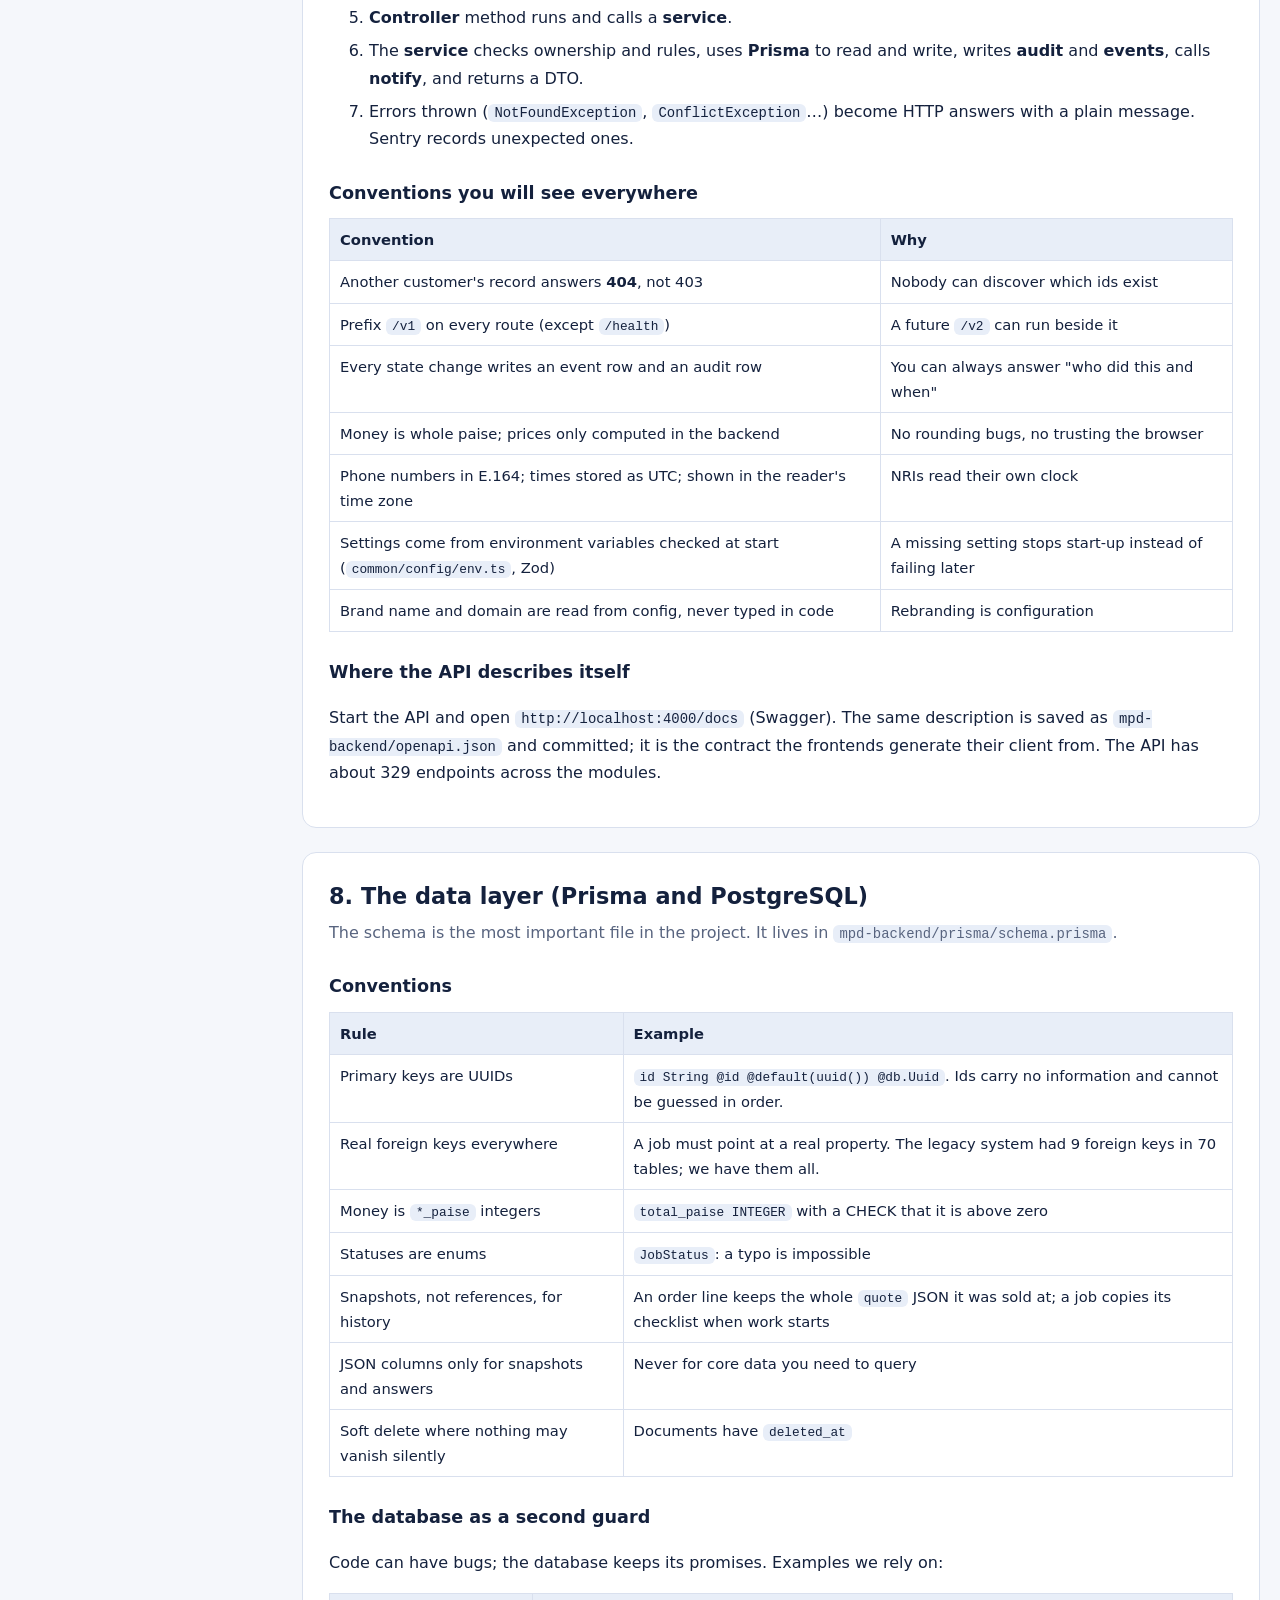
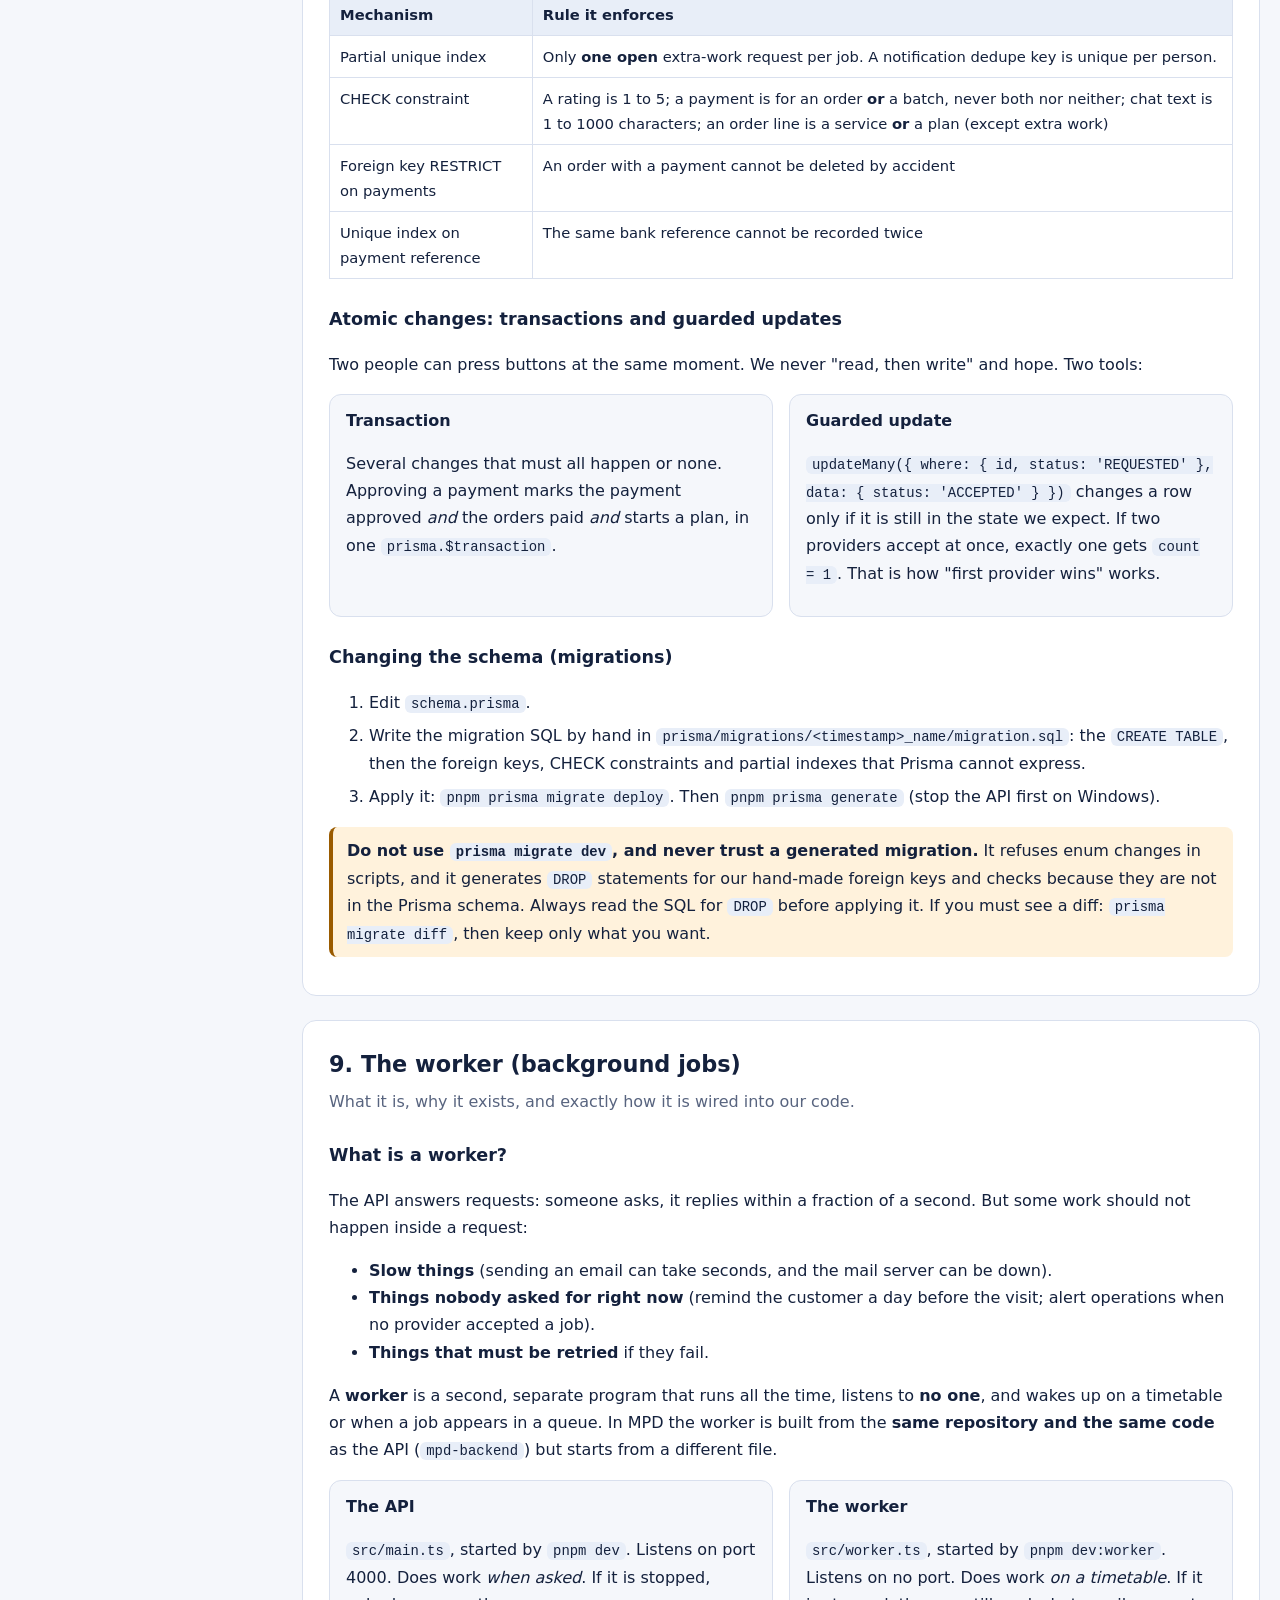
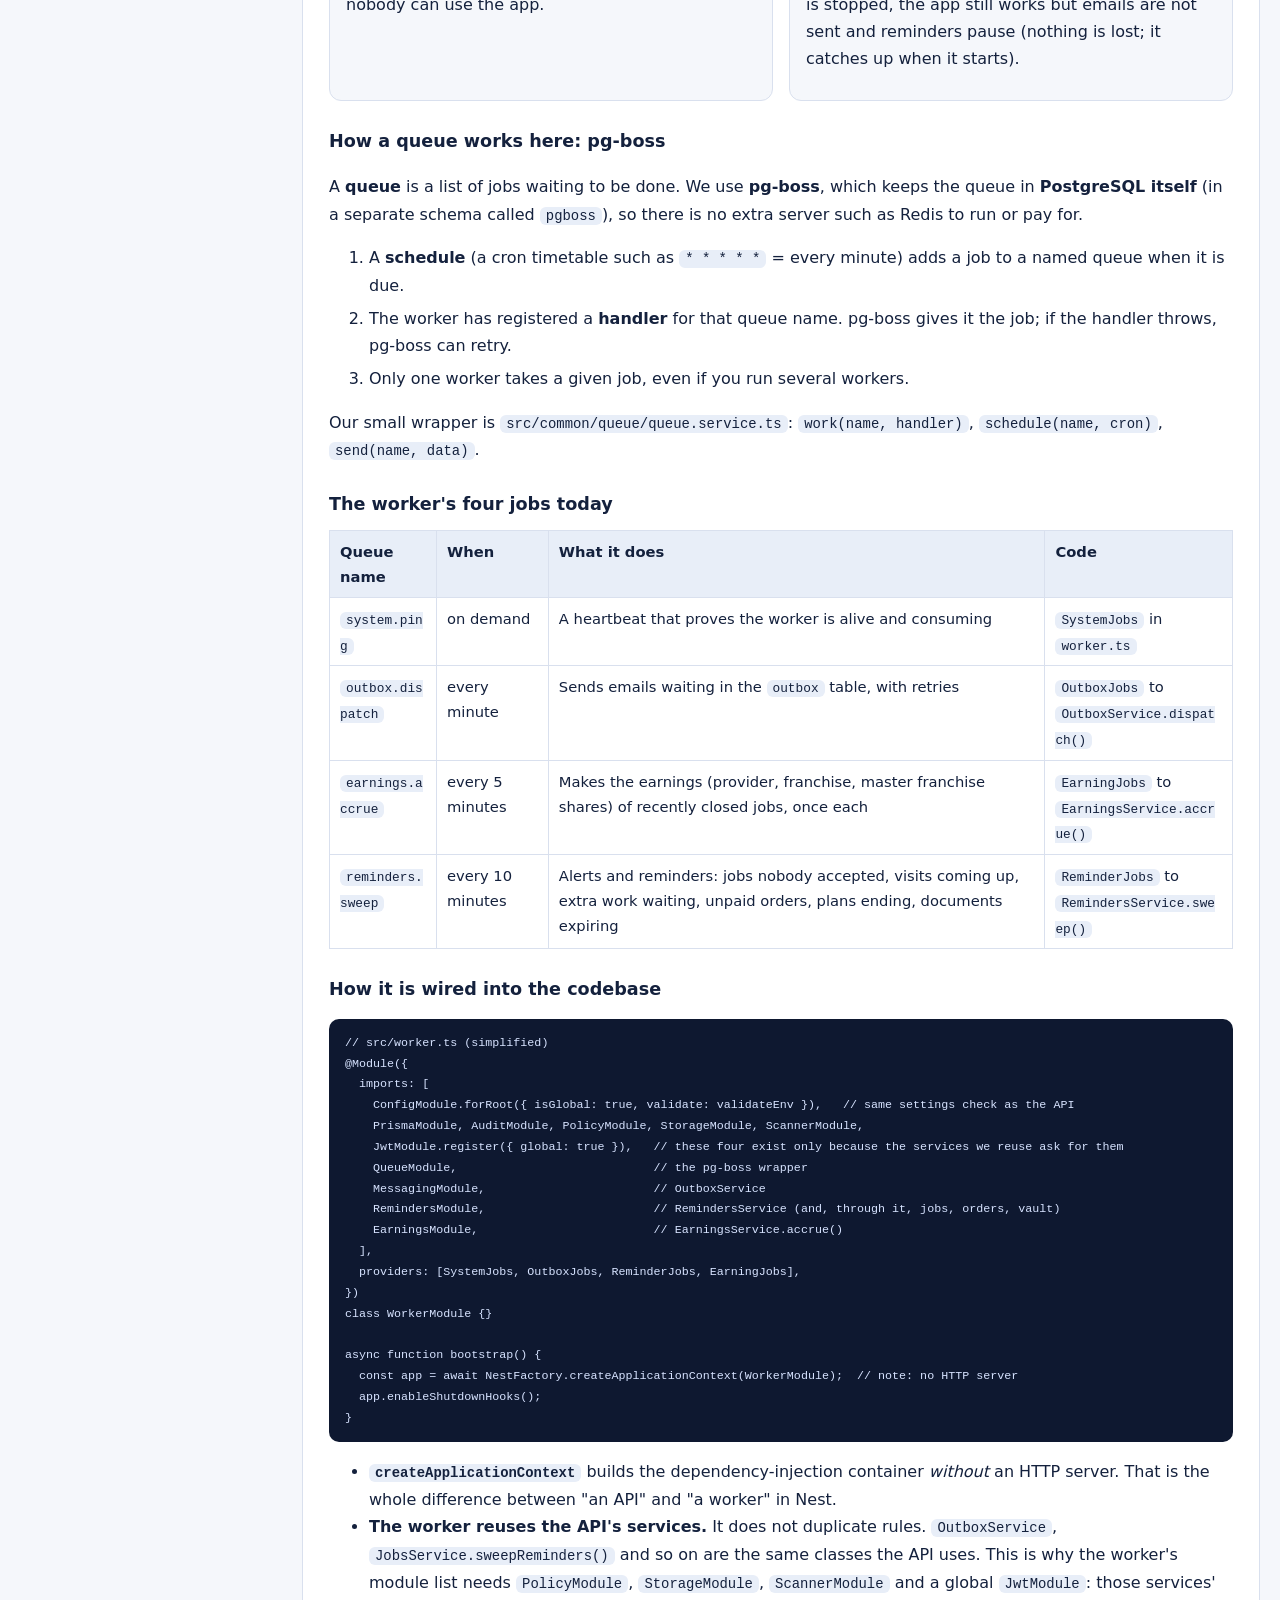
==== commit 474fffd1: "feat: M7.4 doing a legal case: steps, delivery to the vault, completion and rating Co-Authored-By: C" ====
--- a/engineering/index.html
+++ b/engineering/index.html
@@ -161,7 +161,7 @@
 <tr><td>Brand name and domain are read from config, never typed in code</td><td>Rebranding is configuration</td></tr>
 </table>
 <h3>Where the API describes itself</h3>
-<p>Start the API and open <code>http://localhost:4000/docs</code> (Swagger). The same description is saved as <code>mpd-backend/openapi.json</code> and committed; it is the contract the frontends generate their client from. The API has about 320 endpoints across the modules.</p>
+<p>Start the API and open <code>http://localhost:4000/docs</code> (Swagger). The same description is saved as <code>mpd-backend/openapi.json</code> and committed; it is the contract the frontends generate their client from. The API has about 329 endpoints across the modules.</p>
 </section>
 
 <section id="data" data-group="How it runs">
